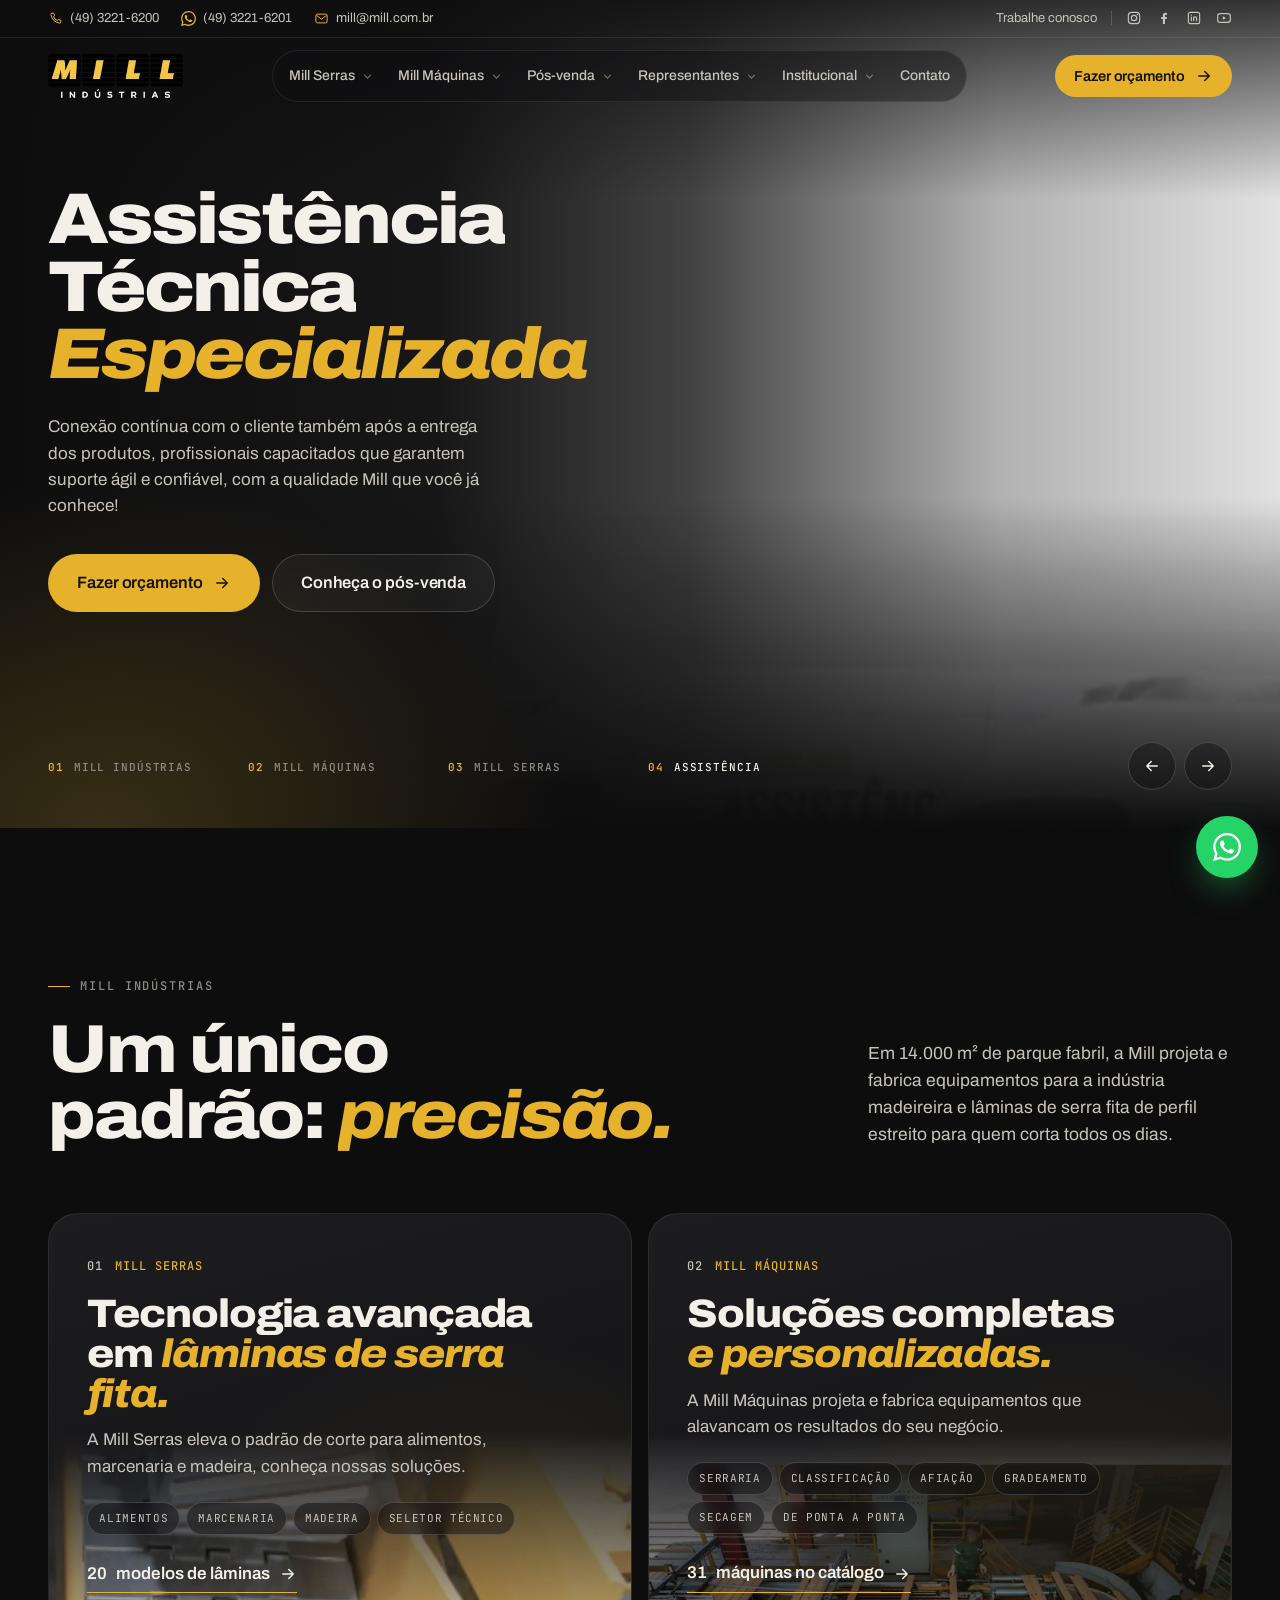
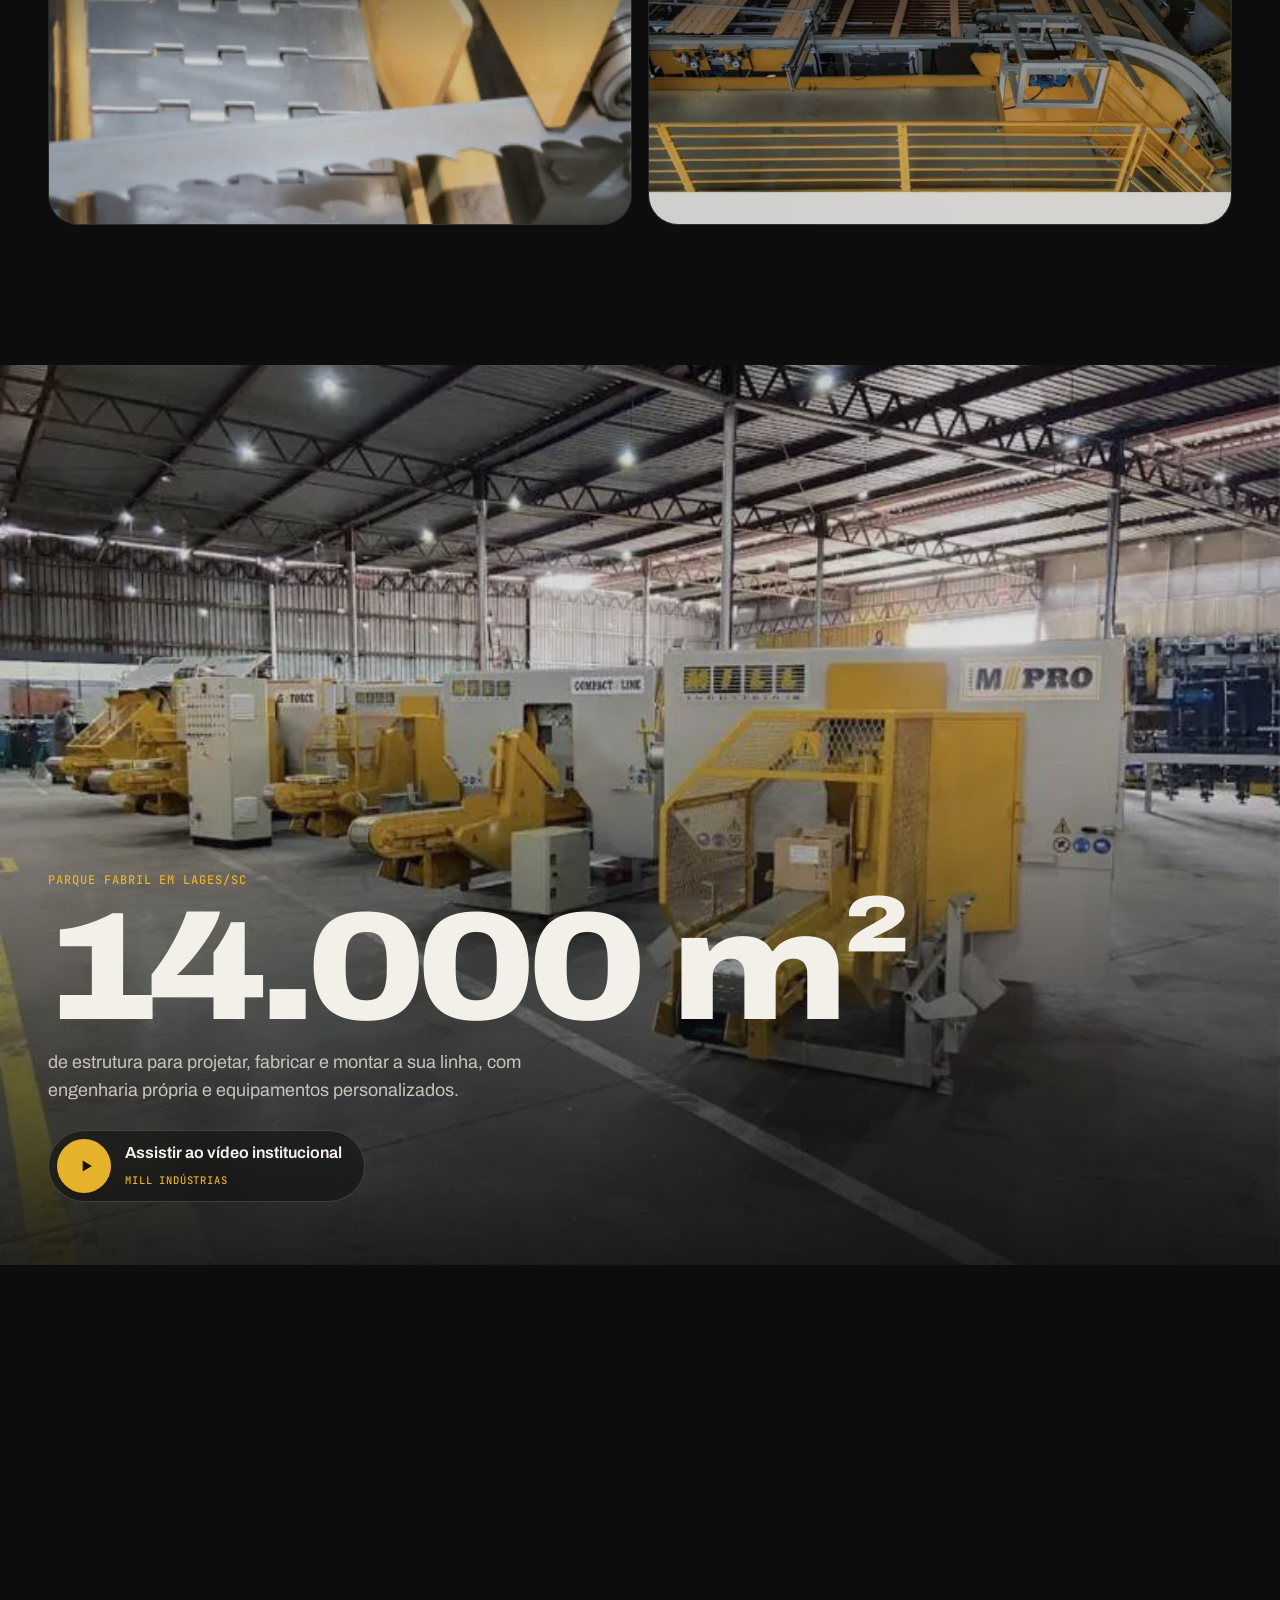
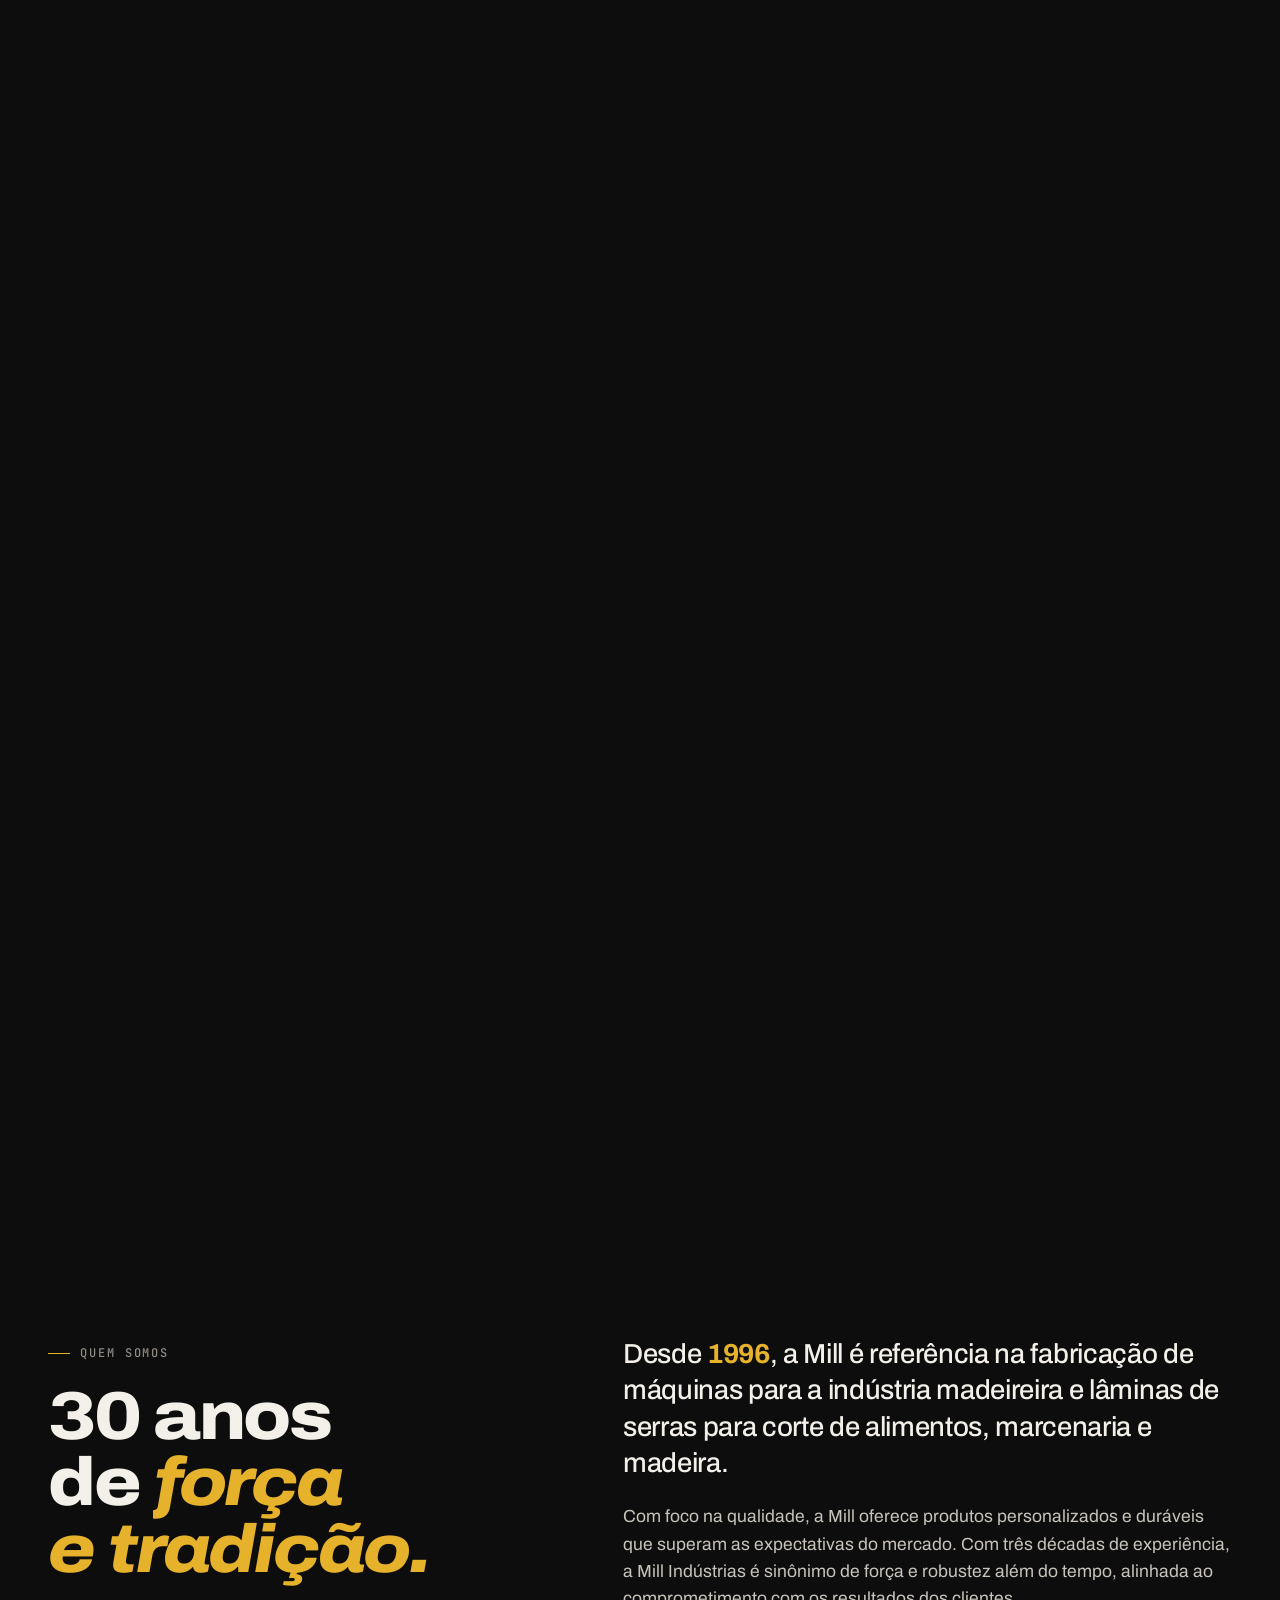
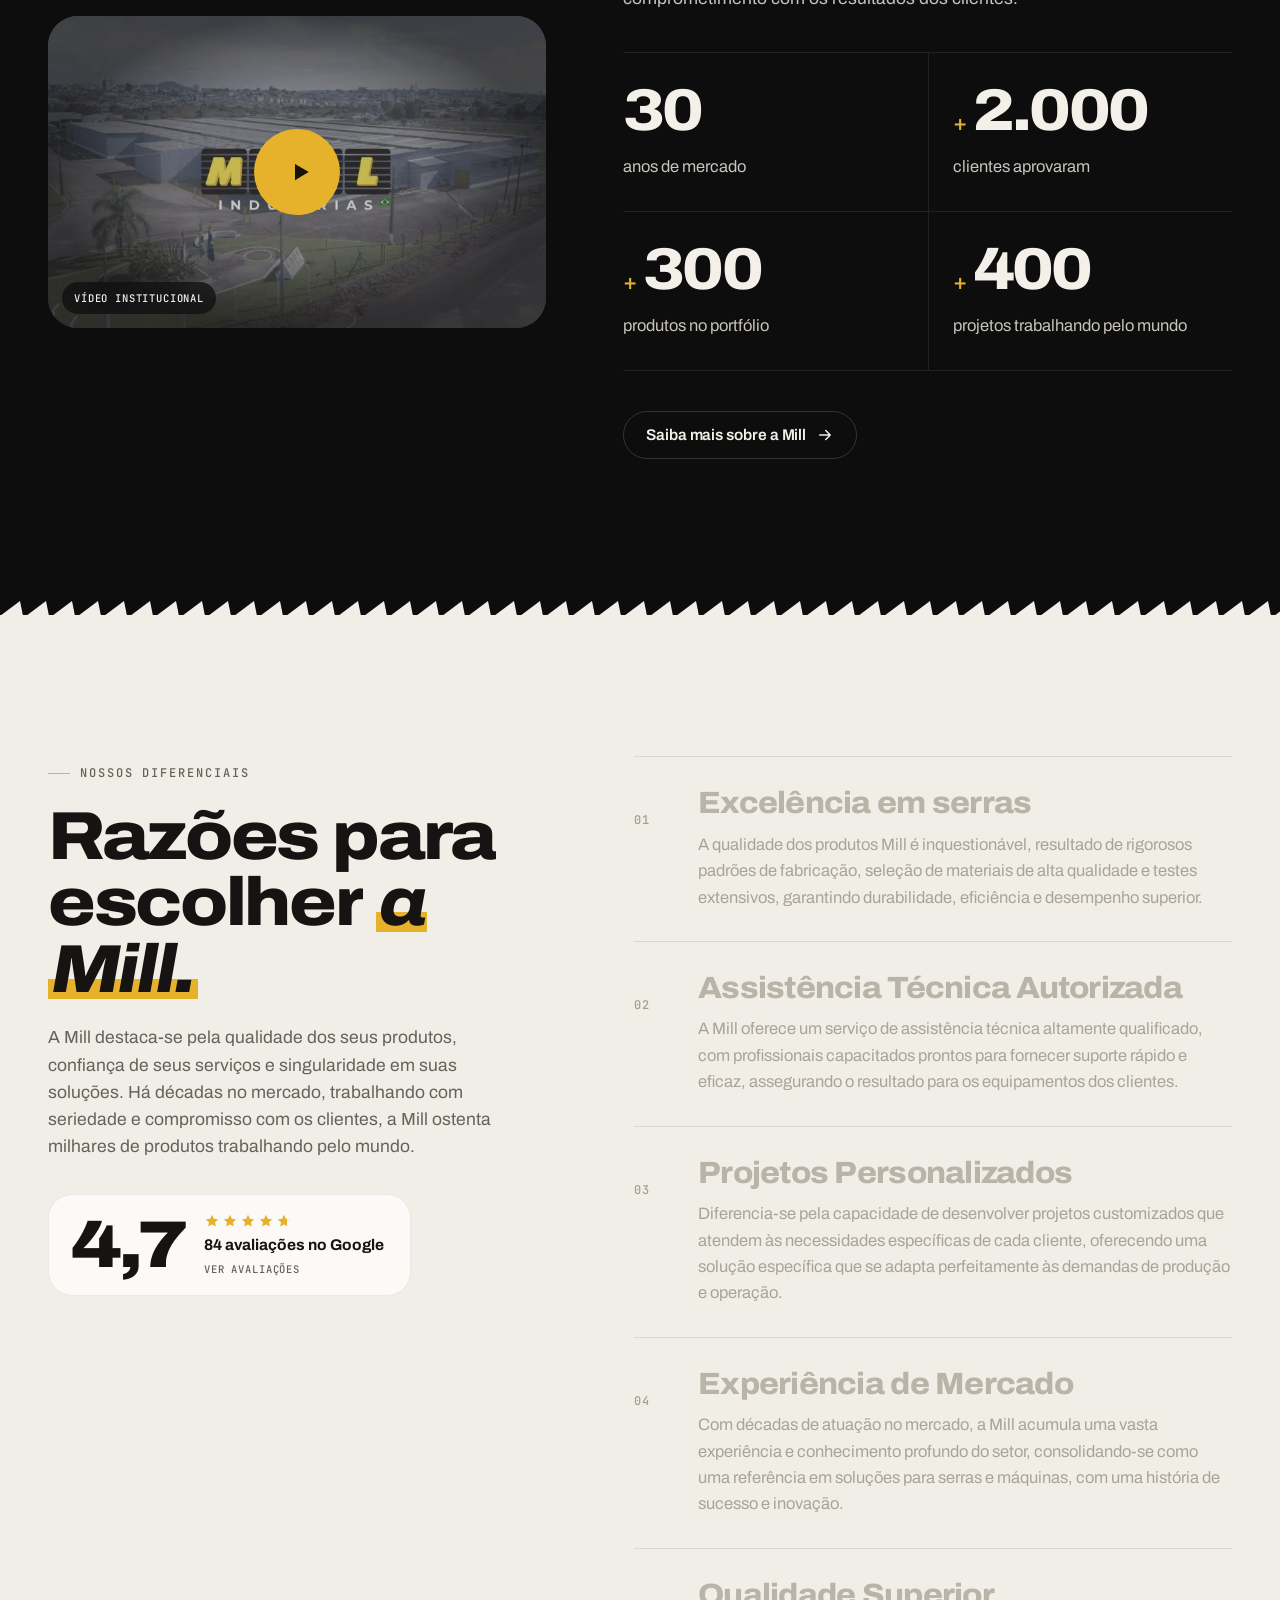
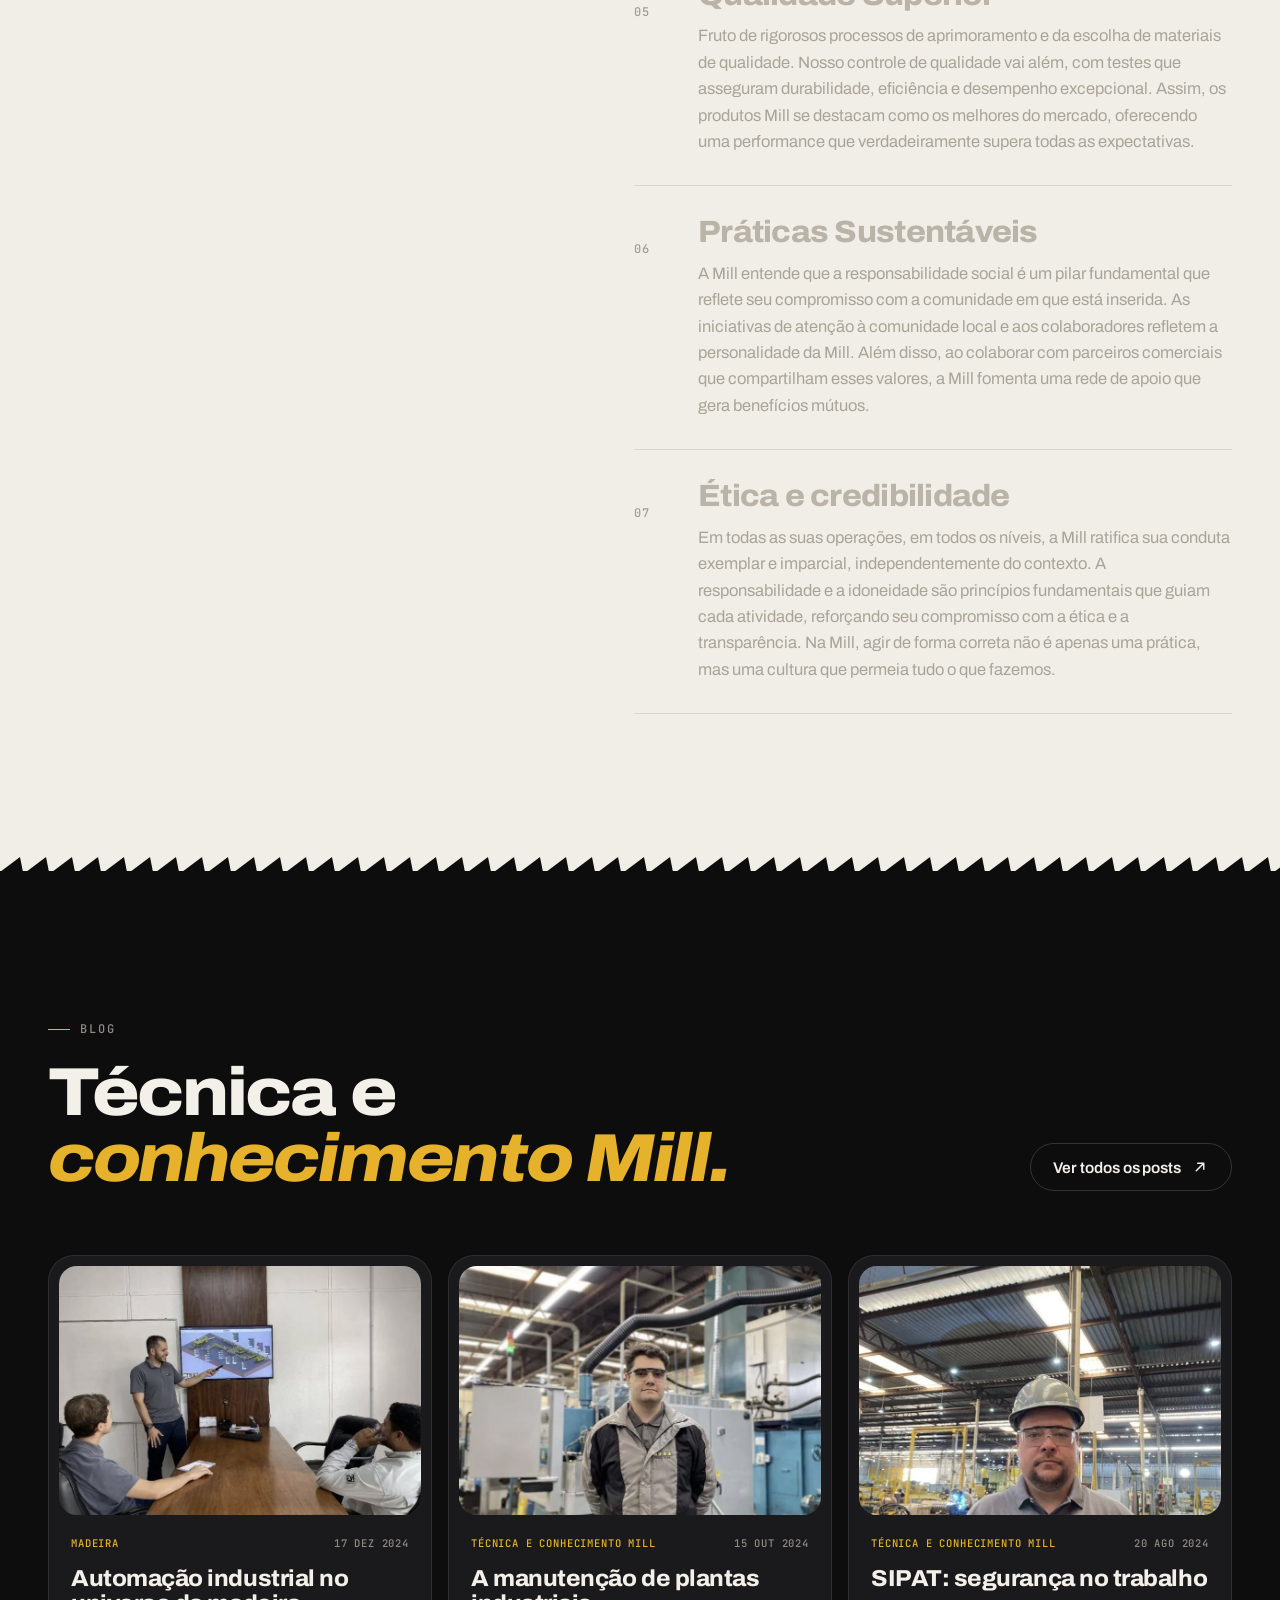
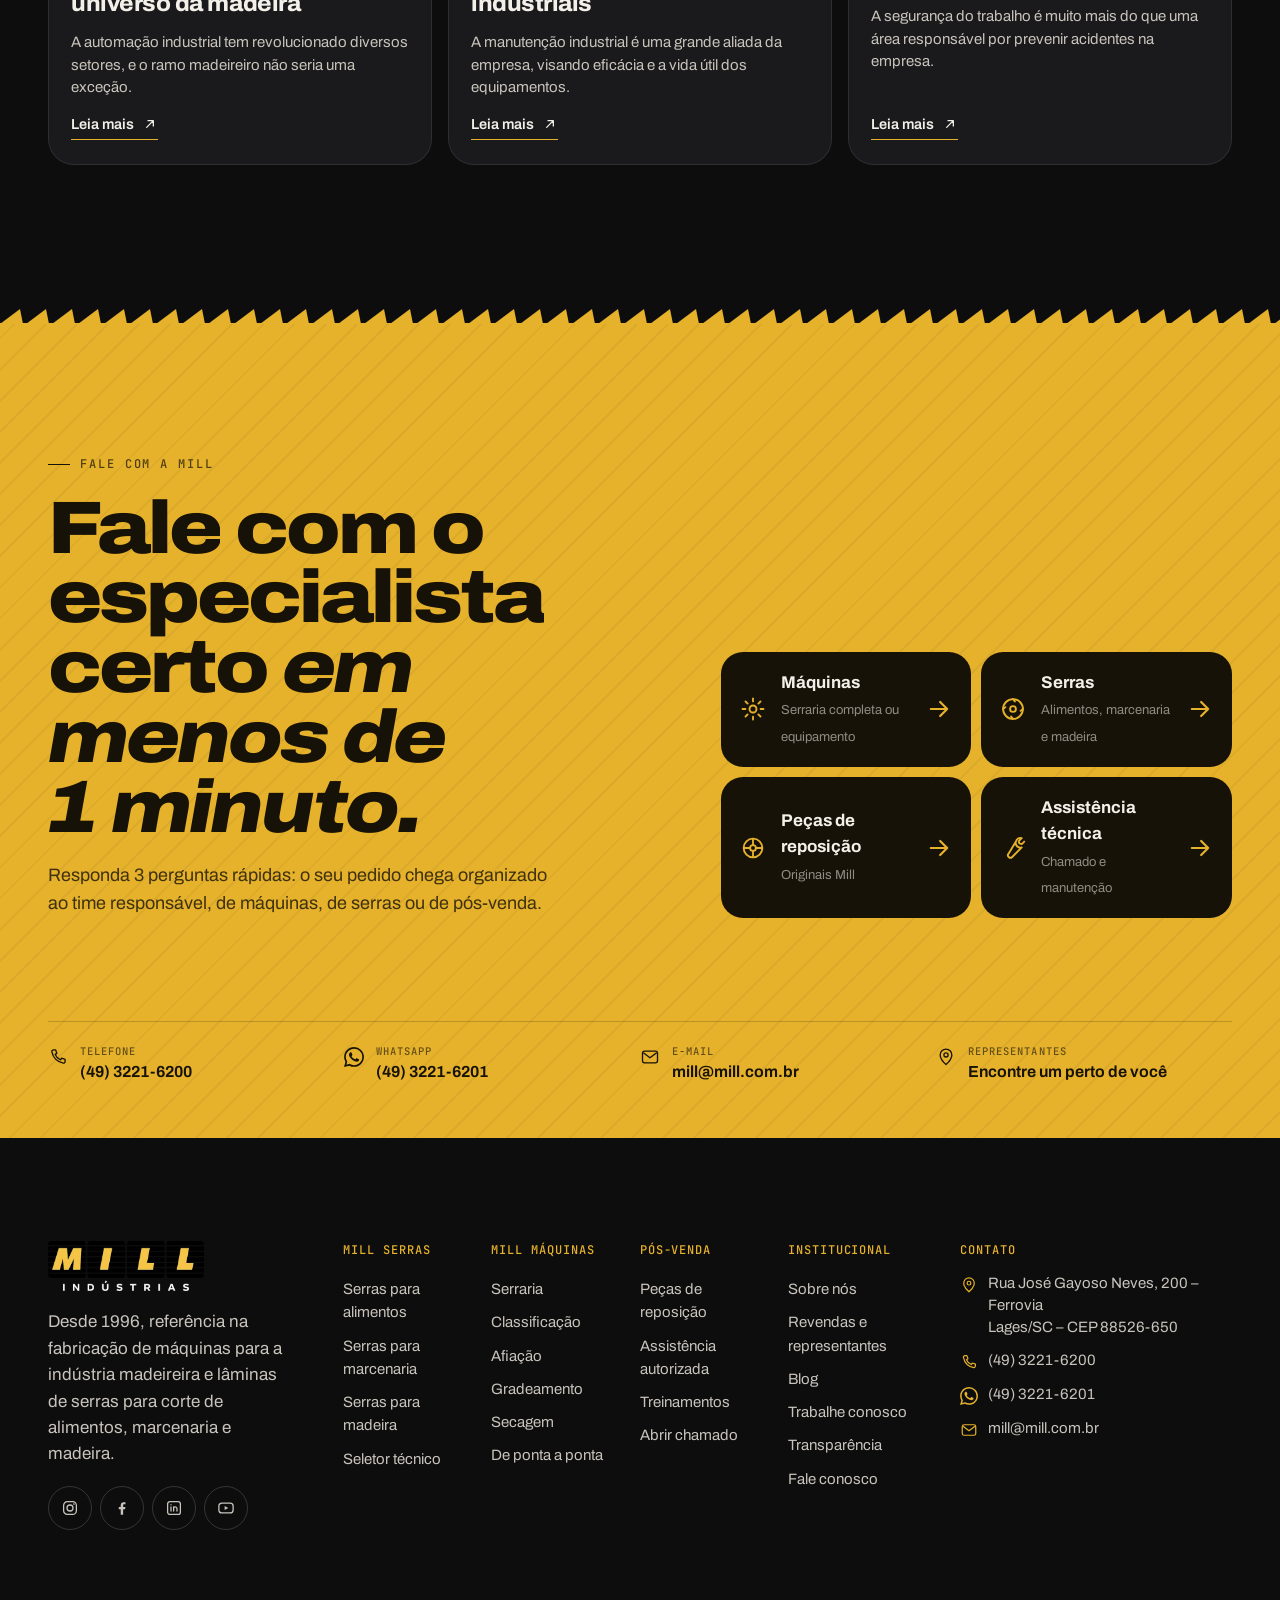
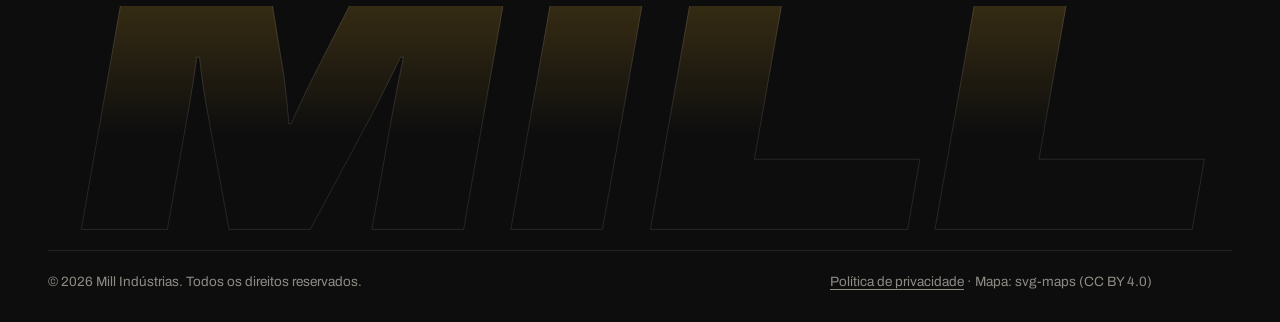
==== index.html @ fd24c1f3 "Site Mill Indústrias v3 Página única com Mill Serras, Mill Máquinas, pós-venda, representantes, inst" ====
<!doctype html>
<html lang="pt-BR">
<head>
<meta charset="utf-8">
<meta name="viewport" content="width=device-width, initial-scale=1, viewport-fit=cover">
<title>Mill Indústrias | Máquinas para serraria e lâminas de serra fita | Lages/SC</title>
<meta name="description" content="Máquinas para a indústria madeireira, de ponta a ponta, e lâminas de serra fita para alimentos, marcenaria e madeira. Assistência técnica autorizada, peças de reposição e treinamentos. Desde 1996 em Lages/SC.">
<link rel="canonical" href="https://mill.com.br/">
<meta name="theme-color" content="#0d0d0e">
<meta property="og:type" content="website">
<meta property="og:locale" content="pt_BR">
<meta property="og:site_name" content="Mill Indústrias">
<meta property="og:title" content="Mill Indústrias | Força e Tradição">
<meta property="og:description" content="Máquinas para serrarias e lâminas de serra fita para alimentos, marcenaria e madeira. Desde 1996 em Lages/SC.">
<meta property="og:image" content="https://mill.com.br/wp-content/uploads/2025/04/IMG_4962.webp">
<meta name="twitter:card" content="summary_large_image">
<link rel="icon" type="image/png" href="assets/favicon.png">
<!--
  Google Tag Manager: cole aqui o snippet do contêiner (GTM-XXXXXXX).
  O site já envia para window.dataLayer: page_view_virtual, generate_lead, lead_form_open,
  whatsapp_click, phone_click, email_click, product_view, finder_result, video_play, rep_state_select.
-->
<script>document.documentElement.classList.add('js');window.dataLayer = window.dataLayer || [];</script>
<script type="application/ld+json">
{
  "@context": "https://schema.org",
  "@graph": [
    {
      "@type": ["Organization", "LocalBusiness"],
      "@id": "https://mill.com.br/#org",
      "name": "Mill Indústrias",
      "url": "https://mill.com.br/",
      "logo": "https://mill.com.br/wp-content/uploads/2024/05/logomill.webp",
      "image": "https://mill.com.br/wp-content/uploads/2025/04/IMG_4962.webp",
      "foundingDate": "1996",
      "description": "Fabricante de máquinas para a indústria madeireira e de lâminas de serra fita para alimentos, marcenaria e madeira.",
      "telephone": "+55 49 3221-6200",
      "email": "mill@mill.com.br",
      "address": {"@type": "PostalAddress", "streetAddress": "Rua José Gayoso Neves, 200 – Ferrovia", "addressLocality": "Lages", "addressRegion": "SC", "postalCode": "88526-650", "addressCountry": "BR"},
      "contactPoint": [
        {"@type": "ContactPoint", "contactType": "sales", "telephone": "+55 49 3221-6201", "availableLanguage": ["Portuguese", "Spanish"]},
        {"@type": "ContactPoint", "contactType": "technical support", "telephone": "+55 49 99971-0668", "areaServed": "BR"}
      ],
      "sameAs": ["https://www.instagram.com/millindustrias/", "https://www.facebook.com/millindustrias", "https://www.linkedin.com/company/millindustrias", "https://www.youtube.com/@millindustrias2673"]
    },
    {"@type": "WebSite", "@id": "https://mill.com.br/#site", "url": "https://mill.com.br/", "name": "Mill Indústrias", "inLanguage": "pt-BR", "publisher": {"@id": "https://mill.com.br/#org"}}
  ]
}
</script>
<style>
/* =========================================================================
   MILL INDÚSTRIAS — estilos
   Paleta: grafite + amarelo Mill (#E6B22C) + papel quente
   Tipografia: Archivo (variável: peso e largura) + JetBrains Mono
   ========================================================================= */
@font-face { font-family: 'Archivo'; font-style: normal; font-weight: 100 900; font-stretch: 62% 125%; font-display: swap; src: url(fonts/archivo.woff2) format('woff2'); }
@font-face { font-family: 'Archivo'; font-style: italic; font-weight: 100 900; font-stretch: 62% 125%; font-display: swap; src: url(fonts/archivo-italic.woff2) format('woff2'); }
@font-face { font-family: 'JetBrains Mono'; font-style: normal; font-weight: 100 800; font-display: swap; src: url(fonts/jetbrains-mono.woff2) format('woff2'); }
:root {
  --ink: #0d0d0e; --ink-2: #141415; --ink-3: #1a1a1c; --ink-4: #232326;
  --line: rgba(255,255,255,.085); --line-2: rgba(255,255,255,.16);
  --fg: #f3f0e9; --fg-2: #c8c4bc; --muted: #8f8b84;
  --paper: #f1eee7; --paper-2: #e8e4db; --plate: #ebe7de; --card: #fbfaf7;
  --on-paper: #151413; --muted-on-paper: #66625b;
  --y: #e6b22c; --y-2: #f4c745; --y-3: #b98712; --y-ink: #171207;
  --ok: #3ecf72; --danger: #ef5b5b; --wa: #25d366;
  --r: 16px; --r-lg: 24px; --r-xl: 30px;
  --ff: 'Archivo', system-ui, -apple-system, 'Segoe UI', Roboto, Helvetica, Arial, sans-serif;
  --fm: 'JetBrains Mono', ui-monospace, SFMono-Regular, Menlo, Consolas, monospace;
  --ease: cubic-bezier(.2,.7,.1,1); --ease-out: cubic-bezier(.16,1,.3,1);
  --container: 1320px; --pad: clamp(20px, 4vw, 48px);
  --nav-h: 76px; --top-h: 38px;
}

/* ---------- base ---------- */
*, *::before, *::after { box-sizing: border-box; }
* { margin: 0; padding: 0; }
html { -webkit-text-size-adjust: 100%; scroll-behavior: smooth; scroll-padding-top: 96px; }
body { background: var(--ink); color: var(--fg); font-family: var(--ff); font-size: 17px; line-height: 1.55; -webkit-font-smoothing: antialiased; -moz-osx-font-smoothing: grayscale; text-rendering: optimizeLegibility; overflow-x: hidden; }
img, svg, video, canvas { display: block; max-width: 100%; }
img { height: auto; }
a { color: inherit; text-decoration: none; }
button { font: inherit; color: inherit; background: none; border: 0; cursor: pointer; }
input, select, textarea { font: inherit; color: inherit; }
ul, ol { list-style: none; }
fieldset { border: 0; min-width: 0; }
legend { padding: 0; }
::selection { background: var(--y); color: #000; }
:focus-visible { outline: 2px solid var(--y); outline-offset: 3px; border-radius: 8px; }
.ic { width: 18px; height: 18px; flex: none; }
.container { width: 100%; max-width: var(--container); margin-inline: auto; padding-inline: var(--pad); }
.mono { font-family: var(--fm); font-size: 12px; font-weight: 500; letter-spacing: .08em; text-transform: uppercase; }
.skip { position: absolute; left: -9999px; top: 12px; z-index: 300; background: var(--y); color: #000; padding: 10px 16px; border-radius: 10px; font-weight: 600; }
.skip:focus { left: 16px; }
.linklike { text-decoration: underline; text-underline-offset: 3px; color: inherit; font-size: inherit; }
[hidden] { display: none !important; }

.progress { position: fixed; inset: 0 0 auto 0; height: 2px; z-index: 120; pointer-events: none; }
.progress span { display: block; height: 100%; background: var(--y); transform-origin: left; transform: scaleX(var(--sp, 0)); }

/* ---------- tipografia ---------- */
.h2 { font-size: clamp(38px, 5.3vw, 78px); line-height: .98; letter-spacing: -.034em; font-weight: 820; font-stretch: 112%; text-wrap: balance; }
.h2 em, .hero__title em, .cta__t em, .dcard__t em { font-style: italic; }
.h2 em, .hero__title em { color: var(--y); }
.paper .h2 em { color: var(--on-paper); background: linear-gradient(transparent 64%, var(--y) 64%, var(--y) 90%, transparent 90%) no-repeat 0 0 / var(--mk, 0%) 100%; transition: background-size 1.1s var(--ease-out) .35s; padding-inline: .04em; -webkit-box-decoration-break: clone; box-decoration-break: clone; }
.paper .h2.is-in em, html:not(.js) .paper .h2 em { --mk: 100%; }
.eyebrow { display: inline-flex; align-items: center; gap: 10px; font-family: var(--fm); font-size: 12px; font-weight: 500; letter-spacing: .16em; text-transform: uppercase; color: var(--muted); margin-bottom: 20px; }
.eyebrow::before { content: ""; width: 22px; height: 1px; background: var(--y); }
.hero .eyebrow::before { display: none; }
.eyebrow__dot { width: 8px; height: 8px; border-radius: 50%; background: var(--y); box-shadow: 0 0 0 0 rgba(230,178,44,.6); animation: ping 2.4s infinite; }
.paper .eyebrow { color: var(--muted-on-paper); }
.eyebrow--dark { color: rgba(23,18,7,.72); }
.eyebrow--dark::before { background: var(--y-ink); }
@keyframes ping { 0% { box-shadow: 0 0 0 0 rgba(230,178,44,.55); } 70%, 100% { box-shadow: 0 0 0 12px rgba(230,178,44,0); } }

/* ---------- reveal ---------- */
.js [data-reveal] { opacity: 0; transform: translateY(28px); transition: opacity 1s var(--ease-out) var(--d, 0s), transform 1s var(--ease-out) var(--d, 0s); }
.js [data-reveal].is-in { opacity: 1; transform: none; }
.js .reveal-up { opacity: 0; transform: translateY(22px); transition: opacity 1s var(--ease-out) var(--d, 0s), transform 1s var(--ease-out) var(--d, 0s); }
.js .reveal-fade { opacity: 0; transition: opacity 1.6s var(--ease-out) var(--d, 0s); }
.is-loaded .reveal-up, .is-loaded .reveal-fade { opacity: 1; transform: none; }
.sw { display: inline-block; overflow: hidden; vertical-align: top; padding-bottom: .12em; margin-bottom: -.12em; }
.sw > span { display: inline-block; transform: translateY(108%); transition: transform 1.05s var(--ease-out); transition-delay: calc(var(--i, 0) * 38ms + var(--d, 0s)); }
.is-in .sw > span, .is-loaded .hero__title .sw > span { transform: none; }
em .sw { padding-right: .12em; margin-right: -.12em; }

/* ---------- botões ---------- */
.btn { --h: 48px; position: relative; display: inline-flex; align-items: center; justify-content: center; gap: 10px; height: var(--h); padding: 0 22px; border-radius: 999px; border: 1px solid transparent; font: 600 15.5px/1 var(--ff); letter-spacing: -.005em; white-space: nowrap; cursor: pointer; transition: background .3s, color .3s, border-color .3s, box-shadow .4s, transform .35s var(--ease-out); }
.btn .ic { transition: transform .35s var(--ease-out); }
.btn:hover .ic { transform: translateX(3px); }
.btn--sm { --h: 42px; padding: 0 18px; font-size: 14.5px; }
.btn--lg { --h: 58px; padding: 0 28px; font-size: 16.5px; }
.btn--primary { background: var(--y); color: var(--y-ink); }
.btn--primary:hover { background: var(--y-2); box-shadow: 0 14px 44px -12px rgba(230,178,44,.65); }
.btn--ghost { background: rgba(255,255,255,.035); border-color: var(--line-2); color: var(--fg); backdrop-filter: blur(8px); }
.btn--ghost:hover { background: rgba(255,255,255,.08); border-color: rgba(255,255,255,.3); }
.btn--line { border-color: var(--line-2); color: var(--fg); }
.btn--line:hover { border-color: var(--y); color: var(--y); }
.btn--dark { background: var(--ink); color: var(--fg); }
.btn--dark:hover { background: #000; }
.btn--wa { background: var(--wa); color: #05210f; }
.btn--wa:hover { filter: brightness(1.06); box-shadow: 0 14px 40px -12px rgba(37,211,102,.6); }
.paper .btn--ghost { background: transparent; color: var(--on-paper); border-color: rgba(0,0,0,.16); }
.paper .btn--ghost:hover { border-color: var(--on-paper); }
.magnetic { will-change: transform; }

/* ---------- chips ---------- */
.chips { display: flex; flex-wrap: wrap; gap: 6px; }
.chips li { font-family: var(--fm); font-size: 11px; letter-spacing: .06em; text-transform: uppercase; padding: 6px 10px; border: 1px solid var(--line-2); border-radius: 999px; color: var(--fg-2); }

/* =========================================================== NAV */
.nav { position: fixed; inset: 0 0 auto 0; z-index: 60; transition: transform .55s var(--ease-out), background .35s, border-color .35s; border-bottom: 1px solid transparent; }
.topbar { height: var(--top-h); border-bottom: 1px solid var(--line); font-size: 13px; color: var(--fg-2); }
.topbar__in { height: 100%; display: flex; align-items: center; justify-content: space-between; gap: 16px; }
.topbar__links { display: flex; align-items: center; gap: 22px; }
.topbar__links a { display: inline-flex; align-items: center; gap: 7px; transition: color .2s; }
.topbar__links a:hover { color: var(--fg); }
.topbar__links .ic { width: 15px; height: 15px; color: var(--y); }
.nav__bar { height: var(--nav-h); display: flex; align-items: center; justify-content: space-between; gap: 24px; }
.nav__logo img { height: 42px; width: auto; }
/* sem backdrop-filter aqui: ele prenderia o mega menu (position: absolute) dentro da pílula */
.nav__links { display: flex; align-items: center; gap: 2px; padding: 5px; border-radius: 999px; background: rgba(16,16,18,.42); border: 1px solid var(--line); }
.nav__cta { display: flex; align-items: center; gap: 10px; }
.nav.is-scrolled { background: rgba(13,13,14,.78); backdrop-filter: blur(16px) saturate(140%); -webkit-backdrop-filter: blur(16px) saturate(140%); border-bottom-color: var(--line); transform: translateY(calc(var(--top-h) * -1)); }
.nav.is-scrolled .nav__links { background: transparent; border-color: transparent; }
.nav.is-hidden { transform: translateY(-100%); }
.burger { display: none; width: 46px; height: 46px; border-radius: 50%; border: 1px solid var(--line-2); flex-direction: column; align-items: center; justify-content: center; gap: 6px; }
.burger span { width: 18px; height: 1.6px; background: var(--fg); border-radius: 2px; transition: transform .4s var(--ease-out); }
.burger[aria-expanded="true"] span:first-child { transform: translateY(3.8px) rotate(45deg); }
.burger[aria-expanded="true"] span:last-child { transform: translateY(-3.8px) rotate(-45deg); }

.mnav { position: fixed; inset: 0; z-index: 55; background: var(--ink); padding: calc(var(--nav-h) + var(--top-h) + 20px) var(--pad) calc(28px + env(safe-area-inset-bottom)); display: flex; flex-direction: column; justify-content: space-between; clip-path: circle(0% at calc(100% - 44px) 56px); transition: clip-path .7s var(--ease-out); visibility: hidden; }
.mnav.is-open { clip-path: circle(150% at calc(100% - 44px) 56px); visibility: visible; }
.mnav__links a { display: flex; align-items: baseline; gap: 16px; padding: 12px 0; font-size: clamp(30px, 8vw, 44px); font-weight: 800; font-stretch: 110%; letter-spacing: -.03em; border-bottom: 1px solid var(--line); }
.mnav__links span { font-family: var(--fm); font-size: 12px; color: var(--y); font-weight: 500; letter-spacing: .08em; }
.mnav__foot { display: grid; gap: 10px; }

/* =========================================================== SEÇÕES */
.section { position: relative; padding-block: clamp(92px, 11vw, 168px); }
.paper { background: var(--paper); color: var(--on-paper); }
.sec-head { margin-bottom: clamp(40px, 5vw, 76px); }
.sec-head--split { display: grid; grid-template-columns: 1.35fr .65fr; gap: 28px 64px; align-items: end; }
.sec-head__p { color: var(--fg-2); font-size: 17.5px; max-width: 440px; justify-self: end; }
.paper .sec-head__p { color: var(--muted-on-paper); }

/* serrilhado entre seções (dente de serra fita) */
.teeth { position: relative; z-index: 3; height: 18px; margin-block: -1px; background-repeat: repeat-x; background-size: 26px 18px; background-position: calc(var(--sx, 0) * 1px) 100%; }
.teeth--paper { background-color: var(--ink); background-image: url("data:image/svg+xml,%3Csvg xmlns='http://www.w3.org/2000/svg' width='26' height='18'%3E%3Cpath d='M0 18 20 3 23 18Z' fill='%23f1eee7'/%3E%3Crect y='17' width='26' height='1' fill='%23f1eee7'/%3E%3C/svg%3E"); }
.teeth--ink { background-color: var(--paper); background-image: url("data:image/svg+xml,%3Csvg xmlns='http://www.w3.org/2000/svg' width='26' height='18'%3E%3Cpath d='M0 18 20 3 23 18Z' fill='%230d0d0e'/%3E%3Crect y='17' width='26' height='1' fill='%230d0d0e'/%3E%3C/svg%3E"); }
.teeth--ink2 { background-color: var(--paper); background-image: url("data:image/svg+xml,%3Csvg xmlns='http://www.w3.org/2000/svg' width='26' height='18'%3E%3Cpath d='M0 18 20 3 23 18Z' fill='%23141415'/%3E%3Crect y='17' width='26' height='1' fill='%23141415'/%3E%3C/svg%3E"); }

/* =========================================================== DIVISÕES */
.dcards { display: flex; gap: 16px; min-height: clamp(540px, 68vh, 660px); }
.dcard { position: relative; flex: 1 1 0; display: flex; flex-direction: column; padding: clamp(28px, 3vw, 46px); border-radius: var(--r-xl); background: linear-gradient(165deg, #1d1d20 0%, #121213 70%); border: 1px solid var(--line); overflow: hidden; isolation: isolate; transition: flex-grow .9s var(--ease-out), border-color .5s; }
.dcard:hover { border-color: rgba(230,178,44,.38); }
@media (hover: hover) and (min-width: 901px) { .dcard:hover { flex-grow: 1.45; } }
.dcard__glow { position: absolute; inset: 0; z-index: -1; background: radial-gradient(640px circle at var(--mx, 75%) var(--my, 85%), rgba(230,178,44,.17), transparent 62%); transition: opacity .5s; }
.dcard__body { position: relative; z-index: 2; max-width: 450px; }
.dcard__k { color: var(--y); }
.dcard__t { font-size: clamp(30px, 3.1vw, 46px); line-height: 1; letter-spacing: -.028em; font-weight: 820; font-stretch: 110%; margin: 16px 0 14px; }
.dcard__p { color: var(--fg-2); margin-bottom: 22px; max-width: 400px; }
.dcard__link { display: inline-flex; align-items: center; gap: 9px; margin-top: 26px; padding-bottom: 5px; border-bottom: 1px solid var(--y); font-weight: 600; }
.dcard:hover .dcard__link .ic { transform: translateX(4px); }
.dcard__link .ic { transition: transform .35s var(--ease-out); }
.dcard__img { position: absolute; z-index: 1; right: -5%; bottom: -3%; width: 80%; max-width: 760px; filter: drop-shadow(0 34px 44px rgba(0,0,0,.55)); transition: transform 1.1s var(--ease-out); pointer-events: none; }
.dcard__img--blade { width: min(52%, 400px); right: 4%; bottom: 4%; border-radius: 12px; }
.dcard:hover .dcard__img { transform: translate(-2%, -2%) scale(1.04); }

/* =========================================================== ZOOM REVEAL */
.rz { position: relative; height: 270vh; background: var(--ink); }
.rz__sticky { position: sticky; top: 0; height: 100vh; height: 100svh; overflow: hidden; display: grid; place-items: center; }
.rz__media { position: absolute; inset: 0; clip-path: inset(var(--ct, 42%) var(--cl, 40%) var(--ct, 42%) var(--cl, 40%) round var(--cr, 200px)); will-change: clip-path; background: #222; }
.rz__media img { width: 100%; height: 100%; object-fit: cover; transform: scale(var(--sc, 1.3)); will-change: transform; }
.rz__shade { position: absolute; inset: 0; background: linear-gradient(180deg, rgba(13,13,14,.2), rgba(13,13,14,.1) 40%, rgba(13,13,14,.88)); opacity: var(--sh, 0); }
.rz__words { position: relative; z-index: 2; display: flex; align-items: center; gap: var(--gap, 22vw); font-size: clamp(34px, 5.4vw, 92px); font-weight: 860; font-stretch: 116%; letter-spacing: -.045em; line-height: 1; white-space: nowrap; pointer-events: none; opacity: var(--wo, 1); }
.rz__w--l { transform: translateX(calc(var(--wx, 0px) * -1)); }
.rz__w--r { transform: translateX(var(--wx, 0px)); color: var(--y); font-style: italic; }
.rz__cap { position: absolute; z-index: 3; left: 0; right: 0; bottom: clamp(36px, 7vh, 84px); max-width: var(--container); margin-inline: auto; padding-inline: var(--pad); opacity: var(--co, 0); transform: translateY(calc((1 - var(--co, 0)) * 40px)); }
.rz__cap .mono { color: var(--y); }
.rz__big { font-size: clamp(72px, 12vw, 190px); font-weight: 860; font-stretch: 120%; letter-spacing: -.05em; line-height: .88; margin: 10px 0 14px; }
.rz__txt { max-width: 520px; font-size: clamp(17px, 1.4vw, 21px); color: var(--fg-2); }

/* =========================================================== STATS */
.stats { padding-block: clamp(72px, 9vw, 128px); }
.stats__grid { display: grid; grid-template-columns: repeat(3, minmax(0, 1fr)); border-top: 1px solid var(--line); }
.stats__grid li { padding: 38px 28px 42px; border-bottom: 1px solid var(--line); }
.stats__grid li:nth-child(3n+1) { padding-left: 0; }
.stats__grid li:not(:nth-child(3n+1)) { border-left: 1px solid var(--line); }
.stats__n { display: flex; align-items: baseline; gap: 6px; font-size: clamp(50px, 5.6vw, 92px); font-weight: 820; font-stretch: 112%; letter-spacing: -.045em; line-height: .95; font-variant-numeric: tabular-nums; }
.stats__n small { font-size: .36em; color: var(--y); font-weight: 600; letter-spacing: 0; }
.stats__l { display: block; margin-top: 16px; color: var(--fg-2); font-size: 16.5px; line-height: 1.45; }
.stats__l .mono { color: var(--muted); font-size: 11px; }

/* =========================================================== CATÁLOGO */
.cat-ui { display: flex; align-items: center; justify-content: space-between; flex-wrap: wrap; gap: 14px; }
.seg { display: inline-flex; gap: 2px; padding: 5px; border-radius: 999px; background: var(--paper-2); border: 1px solid rgba(0,0,0,.05); }
.seg button { height: 46px; padding: 0 22px; border-radius: 999px; font-weight: 600; font-size: 15.5px; color: #57534b; transition: background .35s, color .35s; }
.seg button:hover { color: var(--on-paper); }
.seg button[aria-selected="true"] { background: var(--ink); color: var(--fg); }
.seg sup { font-family: var(--fm); font-size: 10.5px; opacity: .6; margin-left: 3px; }
.search { display: flex; align-items: center; gap: 10px; height: 54px; padding: 0 18px; min-width: min(400px, 100%); border-radius: 999px; background: var(--card); border: 1px solid rgba(0,0,0,.08); transition: border-color .25s, box-shadow .25s; }
.search .ic { color: #8a857b; }
.search input { flex: 1; border: 0; outline: 0; background: transparent; font-size: 15.5px; min-width: 0; }
.search:focus-within { border-color: var(--on-paper); box-shadow: 0 0 0 4px rgba(230,178,44,.28); }
.cat-filters { display: flex; flex-wrap: wrap; gap: 8px; margin: 20px 0 6px; }
.fchip { height: 40px; padding: 0 16px; border-radius: 999px; border: 1px solid rgba(0,0,0,.13); font-size: 14.5px; font-weight: 500; color: #3d3a34; transition: all .25s; }
.fchip:hover { border-color: var(--on-paper); }
.fchip[aria-pressed="true"] { background: var(--y); border-color: var(--y); color: var(--y-ink); font-weight: 600; }
.fchip span { font-family: var(--fm); font-size: 11px; opacity: .55; margin-left: 6px; }
.cat-count { color: var(--muted-on-paper); margin: 14px 0 22px; font-size: 11.5px; }
.cat-grid { display: grid; grid-template-columns: repeat(auto-fill, minmax(272px, 1fr)); gap: 16px; }
.pcard { position: relative; display: flex; flex-direction: column; padding: 10px; border-radius: 24px; background: var(--card); border: 1px solid rgba(0,0,0,.06); cursor: pointer; transition: transform .55s var(--ease-out), box-shadow .55s var(--ease-out), border-color .3s; animation: cardIn .7s var(--ease-out) both; animation-delay: calc(var(--i, 0) * 32ms); }
@keyframes cardIn { from { opacity: 0; transform: translateY(18px) scale(.985); } to { opacity: 1; transform: none; } }
.pcard:hover { transform: translateY(-5px); box-shadow: 0 30px 60px -30px rgba(30,22,4,.38); border-color: rgba(0,0,0,.1); }
.pcard__plate { position: relative; aspect-ratio: 4 / 3; border-radius: 16px; background: var(--plate); overflow: hidden; display: grid; place-items: center; }
.pcard__plate img { width: 90%; height: 88%; object-fit: contain; mix-blend-mode: multiply; transition: transform .9s var(--ease-out); }
.pcard__plate--t img { mix-blend-mode: normal; filter: drop-shadow(0 16px 18px rgba(0,0,0,.18)); }
.pcard__plate--p img { width: 100%; height: 100%; object-fit: cover; mix-blend-mode: normal; }
.pcard:hover .pcard__plate img { transform: scale(1.05); }
.pcard__tag { position: absolute; top: 10px; left: 10px; font-family: var(--fm); font-size: 10.5px; letter-spacing: .08em; text-transform: uppercase; padding: 5px 9px; border-radius: 999px; background: rgba(251,250,247,.86); backdrop-filter: blur(6px); color: #48443d; }
.pcard__star { position: absolute; top: 10px; right: 10px; font-family: var(--fm); font-size: 10px; letter-spacing: .08em; text-transform: uppercase; padding: 5px 9px; border-radius: 999px; background: var(--ink); color: var(--y); }
.pcard__body { display: flex; flex-direction: column; gap: 10px; flex: 1; padding: 16px 10px 6px; }
.pcard__name { font-size: 19px; font-weight: 720; font-stretch: 104%; letter-spacing: -.015em; line-height: 1.15; }
.pcard__size { font-family: var(--fm); font-size: 12.5px; color: #6c675e; margin-top: -4px; }
.pcard__lines { display: flex; flex-wrap: wrap; gap: 5px; }
.pcard__lines span { font-family: var(--fm); font-size: 10.5px; padding: 4px 7px; border-radius: 6px; background: #efebe3; color: #4a463e; }
.pcard__desc { font-size: 14.5px; color: #5e5a53; line-height: 1.45; display: -webkit-box; -webkit-line-clamp: 3; -webkit-box-orient: vertical; overflow: hidden; }
.pcard__key { display: grid; grid-template-columns: 1fr 1fr; gap: 8px; margin-top: auto; padding-top: 12px; border-top: 1px dashed rgba(0,0,0,.13); }
.pcard__key dt { font-family: var(--fm); font-size: 9.5px; letter-spacing: .07em; text-transform: uppercase; color: #8b867c; }
.pcard__key dd { font-weight: 650; font-size: 14px; }
.pcard__actions { display: flex; gap: 8px; padding: 10px 4px 4px; }
.pcard__btn { flex: 1; height: 42px; border-radius: 999px; font-weight: 600; font-size: 14px; display: inline-flex; align-items: center; justify-content: center; gap: 6px; transition: background .25s, color .25s, border-color .25s; }
.pcard__btn--more { border: 1px solid rgba(0,0,0,.14); }
.pcard__btn--more:hover { border-color: var(--on-paper); }
.pcard__btn--quote { background: var(--ink); color: var(--fg); }
.pcard__btn--quote:hover { background: var(--y); color: var(--y-ink); }
.cat-empty { text-align: center; padding: 56px 20px; border: 1px dashed rgba(0,0,0,.15); border-radius: var(--r-xl); display: grid; justify-items: center; gap: 18px; color: var(--muted-on-paper); }

/* =========================================================== LINHA (steps) */
.line__grid { display: grid; grid-template-columns: .95fr 1.05fr; gap: clamp(40px, 6vw, 104px); }
.line__sticky { position: sticky; top: calc(var(--nav-h) + 28px); align-self: start; }
.line .h2 { font-size: clamp(34px, 4.1vw, 62px); }
.line__p { color: var(--fg-2); font-size: 17.5px; max-width: 520px; margin-top: 20px; }
.line__fig { position: relative; margin: 26px 0 24px; padding: 14px; border-radius: var(--r-lg); background: var(--plate); }
.line__fig img { width: 100%; max-height: 30vh; object-fit: contain; mix-blend-mode: multiply; }
.line__fig figcaption { position: absolute; left: 14px; bottom: 14px; padding: 7px 12px; border-radius: 999px; background: var(--ink); color: var(--fg); font-size: 11px; }
.line__fig figcaption span:first-child { color: var(--y); }
.steps { position: relative; padding-left: 64px; }
.steps__track { position: absolute; left: 19px; top: 10px; bottom: 30px; width: 2px; background: var(--line-2); border-radius: 2px; }
.steps__fill { position: absolute; inset: 0; border-radius: 2px; background: linear-gradient(var(--y), var(--y-2)); transform-origin: top; transform: scaleY(var(--lp, 0)); box-shadow: 0 0 18px rgba(230,178,44,.5); }
.step { position: relative; padding: 2px 0 64px; }
.step:last-child { padding-bottom: 0; }
.step__n { position: absolute; left: -64px; top: 0; width: 40px; height: 40px; border-radius: 50%; display: grid; place-items: center; font-family: var(--fm); font-size: 12px; background: var(--ink-3); border: 1px solid var(--line-2); color: var(--muted); transition: all .45s var(--ease-out); }
.step.is-on .step__n { background: var(--y); border-color: var(--y); color: var(--y-ink); box-shadow: 0 0 0 7px rgba(230,178,44,.14); }
.step__t { font-size: clamp(24px, 2.3vw, 32px); font-weight: 760; font-stretch: 106%; letter-spacing: -.022em; line-height: 1.08; color: var(--muted); transition: color .5s; }
.step.is-on .step__t { color: var(--fg); }
.step__p { color: var(--muted); margin: 10px 0 18px; max-width: 540px; transition: color .5s; }
.step.is-on .step__p { color: var(--fg-2); }
.step__m { display: flex; flex-wrap: wrap; gap: 8px; }
.mchip { display: inline-flex; align-items: center; gap: 8px; height: 38px; padding: 0 14px 0 6px; border-radius: 999px; border: 1px solid var(--line-2); background: rgba(255,255,255,.02); font-size: 14px; color: var(--fg-2); transition: border-color .25s, color .25s, background .25s; }
.mchip img { width: 28px; height: 28px; border-radius: 50%; object-fit: contain; background: var(--plate); padding: 2px; }
.mchip:hover { border-color: var(--y); color: var(--fg); background: rgba(230,178,44,.07); }

/* =========================================================== SELETOR */
.finder__box { display: grid; grid-template-columns: 1fr 1fr; border-radius: var(--r-xl); overflow: hidden; background: var(--card); border: 1px solid rgba(0,0,0,.07); box-shadow: 0 50px 90px -60px rgba(30,22,4,.45); }
.finder__q { padding: clamp(24px, 3.2vw, 48px); }
.finder__n { color: #8b867c; margin-bottom: 14px; }
.finder__opts { display: flex; flex-wrap: wrap; gap: 8px; margin-bottom: 30px; }
.finder__opts:last-child { margin-bottom: 0; }
.fopt { min-height: 46px; padding: 10px 16px; border-radius: 14px; border: 1px solid rgba(0,0,0,.13); font-size: 15px; text-align: left; line-height: 1.3; transition: background .25s, color .25s, border-color .25s, transform .25s; }
.fopt:hover { border-color: var(--on-paper); }
.fopt[aria-checked="true"] { background: var(--ink); color: var(--fg); border-color: var(--ink); }
.fopt--big { font-weight: 650; font-size: 16px; padding: 12px 18px; }
.finder__res { position: relative; display: flex; flex-direction: column; gap: 14px; min-height: 460px; padding: clamp(24px, 3.2vw, 48px); background: var(--ink); color: var(--fg); overflow: hidden; isolation: isolate; }
.finder__res::before { content: ""; position: absolute; inset: auto -20% -40% auto; width: 420px; height: 420px; background: radial-gradient(closest-side, rgba(230,178,44,.22), transparent); z-index: -1; }
.fres__k { color: var(--y); }
.fres__name { font-size: clamp(28px, 2.8vw, 40px); font-weight: 820; font-stretch: 108%; letter-spacing: -.03em; line-height: 1; }
.fres__size { font-family: var(--fm); font-size: 14px; color: var(--fg-2); }
.fres__img { width: 100%; height: 170px; object-fit: cover; border-radius: 16px; background: var(--ink-3); }
.fres__why { color: var(--fg-2); font-size: 15.5px; }
.fres__teeth { display: grid; gap: 8px; }
.fres__teeth li { display: grid; grid-template-columns: auto 1fr; gap: 12px; align-items: baseline; font-size: 14.5px; color: var(--fg-2); }
.fres__teeth b { font-family: var(--fm); font-size: 11.5px; font-weight: 600; color: var(--y-ink); background: var(--y); padding: 3px 7px; border-radius: 6px; white-space: nowrap; }
.fres__actions { display: flex; flex-wrap: wrap; gap: 10px; margin-top: auto; padding-top: 6px; }
.fres__alt { font-size: 13.5px; color: var(--muted); }
.fres__alt button { color: var(--fg); text-decoration: underline; text-underline-offset: 3px; }
.finder__res .btn--ghost { color: var(--fg); border-color: var(--line-2); background: rgba(255,255,255,.04); }
.finder__res .btn--ghost:hover { border-color: rgba(255,255,255,.35); background: rgba(255,255,255,.08); }
.fres__empty { margin: auto; text-align: center; color: var(--muted); display: grid; justify-items: center; gap: 14px; max-width: 300px; }
.fres__empty svg { width: 120px; height: 46px; color: var(--y); }
.saw-anim path { stroke-dasharray: 6 4; animation: dash 1s linear infinite; }
@keyframes dash { to { stroke-dashoffset: -20; } }
.tech { margin-top: clamp(56px, 7vw, 104px); }
.tech__head { display: flex; justify-content: space-between; align-items: end; gap: 24px; flex-wrap: wrap; padding-bottom: 22px; border-bottom: 1px solid rgba(0,0,0,.12); }
.tech__head .mono { color: var(--muted-on-paper); }
.tech__claim { font-size: clamp(24px, 2.4vw, 34px); font-weight: 760; letter-spacing: -.02em; line-height: 1.1; max-width: 640px; }
.tech__claim b { background: linear-gradient(transparent 62%, var(--y) 62%, var(--y) 92%, transparent 92%); padding-inline: .05em; }
.tech__list { display: grid; grid-template-columns: repeat(5, 1fr); }
.tech__list li { padding: 24px 22px 6px 0; }
.tech__list li + li { padding-left: 22px; border-left: 1px solid rgba(0,0,0,.1); }
.tech__list svg { width: 64px; height: 30px; color: var(--on-paper); margin-bottom: 18px; }
.tech__list b { display: block; font-size: 17px; font-weight: 700; letter-spacing: -.01em; margin-bottom: 6px; }
.tech__list p { font-size: 14.5px; color: var(--muted-on-paper); line-height: 1.45; }

/* =========================================================== PÓS-VENDA */
.after { background: var(--ink); }
.bento { display: grid; grid-template-columns: repeat(12, 1fr); gap: 16px; }
.tile { position: relative; display: flex; flex-direction: column; gap: 12px; padding: clamp(24px, 2.6vw, 36px); border-radius: var(--r-xl); background: var(--ink-3); border: 1px solid var(--line); overflow: hidden; }
.tile h3 { font-size: clamp(23px, 2.1vw, 30px); font-weight: 760; font-stretch: 105%; letter-spacing: -.022em; line-height: 1.08; }
.tile p { color: var(--fg-2); }
.tile__ic { width: 46px; height: 46px; border-radius: 14px; display: grid; place-items: center; background: rgba(230,178,44,.12); color: var(--y); margin-bottom: 4px; }
.tile__ic .ic { width: 22px; height: 22px; }
.tile--assist { grid-column: span 7; grid-row: span 2; padding: 0; background: var(--ink-3); }
.tile--assist .tile__bg { width: 100%; flex: 1 1 auto; height: 0; min-height: clamp(220px, 24vw, 300px); object-fit: cover; object-position: 92% 62%; background: #e9e9e8; }
.tile--assist .tile__in { display: flex; flex-direction: column; gap: 12px; padding: clamp(24px, 2.6vw, 36px); flex: 0 0 auto; }
.tile__actions { display: flex; flex-wrap: wrap; gap: 10px; margin-top: 10px; }
.tile--parts, .tile--train { grid-column: span 5; }
.tile--parts .btn, .tile--train .btn { align-self: flex-start; margin-top: auto; }
.parts-list { display: flex; flex-wrap: wrap; gap: 6px; margin: 4px 0 8px; }
.parts-list button { padding: 7px 12px; border-radius: 999px; border: 1px solid var(--line-2); font-size: 13.5px; color: var(--fg-2); transition: all .25s; }
.parts-list button:hover { border-color: var(--y); color: var(--fg); background: rgba(230,178,44,.08); }
.services { grid-column: 1 / -1; display: grid; grid-template-columns: repeat(4, 1fr); gap: 16px; }
.svc { padding: 24px; border-radius: 22px; border: 1px solid var(--line); background: linear-gradient(180deg, rgba(255,255,255,.035), rgba(255,255,255,0)); transition: border-color .3s, transform .45s var(--ease-out); }
.svc:hover { border-color: rgba(230,178,44,.35); transform: translateY(-3px); }
.svc .mono { color: var(--y); font-size: 11px; }
.svc h4 { font-size: 19px; font-weight: 720; letter-spacing: -.01em; margin: 12px 0 6px; }
.svc p { color: var(--muted); font-size: 15px; line-height: 1.45; }
.ticket { margin-top: 16px; display: grid; grid-template-columns: 1.3fr auto auto; gap: 28px; align-items: center; padding: 24px 28px; border-radius: var(--r-xl); background: linear-gradient(100deg, rgba(230,178,44,.14), rgba(230,178,44,.02) 70%); border: 1px solid rgba(230,178,44,.26); }
.ticket .mono { color: var(--y); }
.ticket__t { font-size: 18px; font-weight: 560; margin-top: 6px; max-width: 520px; }
.ticket__steps { display: flex; gap: 16px; color: var(--fg-2); font-size: 11.5px; }
.ticket__steps li { display: flex; align-items: center; gap: 8px; }
.ticket__steps span { width: 24px; height: 24px; border-radius: 50%; display: grid; place-items: center; border: 1px solid rgba(230,178,44,.5); color: var(--y); }

/* =========================================================== REPRESENTANTES */
.reps { background: var(--ink-2); }
.reps__grid { display: grid; grid-template-columns: 1.05fr .95fr; gap: clamp(24px, 4vw, 60px); align-items: start; }
.reps__map { position: sticky; top: calc(var(--nav-h) + 24px); }
.reps__map svg { width: 100%; height: auto; max-height: 76vh; overflow: visible; }
.reps__map path { fill: #222226; stroke: var(--ink-2); stroke-width: 1.2; cursor: pointer; transition: fill .3s; outline: none; }
.reps__map path.is-on { fill: #3b3322; }
.reps__map path:hover, .reps__map path:focus-visible { fill: #6a5422; }
.reps__map path.is-sel { fill: var(--y); }
.reps__map text { font-family: var(--fm); font-size: 9.5px; fill: rgba(243,240,233,.55); pointer-events: none; text-anchor: middle; dominant-baseline: middle; letter-spacing: .04em; }
.reps__map text.is-sel { fill: var(--y-ink); font-weight: 600; }
.reps__legend { display: flex; align-items: center; gap: 8px; color: var(--muted); font-size: 10.5px; margin-top: 10px; }
.lg { width: 12px; height: 12px; border-radius: 3px; display: inline-block; }
.lg--on { background: #3b3322; } .lg--sel { background: var(--y); }
.reps__panel { padding: 22px; border-radius: var(--r-xl); background: var(--ink-3); border: 1px solid var(--line); }
.reps__ctrl { display: grid; gap: 14px; padding-bottom: 18px; border-bottom: 1px solid var(--line); }
.reps__lines { display: flex; flex-wrap: wrap; gap: 6px; }
.lchip { height: 36px; padding: 0 13px; border-radius: 999px; border: 1px solid var(--line-2); font-size: 13.5px; color: var(--fg-2); transition: all .25s; }
.lchip:hover { border-color: rgba(255,255,255,.35); color: var(--fg); }
.lchip[aria-pressed="true"] { background: var(--y); border-color: var(--y); color: var(--y-ink); font-weight: 600; }
.reps__list { display: grid; gap: 10px; margin-top: 18px; max-height: 620px; overflow: auto; padding-right: 4px; scrollbar-width: thin; scrollbar-color: #3a3a3e transparent; }
.reps__head { display: flex; justify-content: space-between; align-items: baseline; gap: 10px; }
.reps__head b { font-size: 22px; font-weight: 760; letter-spacing: -.02em; }
.reps__head .mono { color: var(--muted); font-size: 11px; }
.rcard { padding: 16px 18px; border-radius: 18px; border: 1px solid var(--line); background: rgba(255,255,255,.02); animation: cardIn .55s var(--ease-out) both; animation-delay: calc(var(--i, 0) * 45ms); }
.rcard__top { display: flex; justify-content: space-between; gap: 10px; align-items: flex-start; }
.rcard__n { font-weight: 720; font-size: 17px; line-height: 1.25; }
.rcard__c { color: var(--muted); font-size: 14px; margin-top: 2px; }
.rcard__role { font-family: var(--fm); font-size: 9.5px; letter-spacing: .07em; text-transform: uppercase; color: var(--y); border: 1px solid rgba(230,178,44,.35); padding: 4px 7px; border-radius: 999px; white-space: nowrap; }
.rcard__l { display: flex; flex-wrap: wrap; gap: 5px; margin: 10px 0 12px; }
.rcard__l span { font-family: var(--fm); font-size: 10px; letter-spacing: .04em; padding: 4px 7px; border-radius: 6px; background: rgba(255,255,255,.06); color: var(--fg-2); }
.rcard__area { font-size: 13px; color: var(--muted); margin: -6px 0 10px; }
.rcard__a { display: flex; flex-wrap: wrap; gap: 6px; }
.rcard__a a { display: inline-flex; align-items: center; gap: 6px; height: 36px; padding: 0 12px; border-radius: 999px; font-size: 13.5px; border: 1px solid var(--line-2); color: var(--fg-2); transition: all .25s; }
.rcard__a a:hover { border-color: rgba(255,255,255,.4); color: var(--fg); }
.rcard__a a.is-wa { background: var(--wa); border-color: var(--wa); color: #05210f; font-weight: 600; }
.rcard__a .ic { width: 15px; height: 15px; }
.reps__note { font-size: 14px; color: var(--muted); padding: 6px 2px; }
.intl { margin-top: 56px; padding-top: 34px; border-top: 1px solid var(--line); display: grid; grid-template-columns: auto 1fr; gap: 18px 36px; align-items: center; }
.intl__k { color: var(--y); }
.intl__chips { display: flex; flex-wrap: wrap; gap: 8px; }
.intl__card { grid-column: 1 / -1; }
.intl__card .rcard { max-width: 640px; }
.partner { margin-top: 44px; display: flex; align-items: center; justify-content: space-between; gap: 24px; flex-wrap: wrap; padding: 26px 30px; border-radius: var(--r-xl); border: 1px dashed var(--line-2); }
.partner__t { font-size: 22px; font-weight: 720; letter-spacing: -.015em; }
.partner__p { color: var(--muted); }

/* =========================================================== FORM FIELDS */
.field { display: flex; flex-direction: column; gap: 7px; }
.field__l { font-family: var(--fm); font-size: 11px; letter-spacing: .08em; text-transform: uppercase; color: var(--muted); }
.field input, .field select, .field textarea { width: 100%; height: 52px; padding: 0 15px; border-radius: 14px; border: 1px solid var(--line-2); background: rgba(255,255,255,.03); color: var(--fg); font-size: 16px; outline: none; transition: border-color .2s, box-shadow .2s, background .2s; }
.field textarea { height: 96px; padding: 12px 15px; resize: vertical; }
.field select { appearance: none; -webkit-appearance: none; padding-right: 40px; background-image: url("data:image/svg+xml,%3Csvg xmlns='http://www.w3.org/2000/svg' width='12' height='8'%3E%3Cpath d='M1 1l5 5 5-5' fill='none' stroke='%23e6b22c' stroke-width='1.6'/%3E%3C/svg%3E"); background-repeat: no-repeat; background-position: right 15px center; }
.field select option { background: var(--ink-2); color: var(--fg); }
.field input:focus, .field select:focus, .field textarea:focus { border-color: var(--y); box-shadow: 0 0 0 4px rgba(230,178,44,.16); background: rgba(255,255,255,.05); }
.field.is-invalid input, .field.is-invalid select { border-color: var(--danger); }

/* =========================================================== PROVA SOCIAL */
.proof { overflow: hidden; }
.proof__grid { display: grid; grid-template-columns: .5fr 1.5fr; gap: 56px; align-items: center; }
.proof__score { font-size: clamp(104px, 12vw, 184px); font-weight: 860; font-stretch: 120%; letter-spacing: -.055em; line-height: .84; }
.stars--lg svg { width: 26px; height: 26px; }
.stars__part { -webkit-mask: linear-gradient(90deg, #000 70%, rgba(0,0,0,.18) 70%); mask: linear-gradient(90deg, #000 70%, rgba(0,0,0,.18) 70%); }
.proof__rating .stars { margin: 30px 0 8px; }
.proof__count { font-weight: 650; margin-bottom: 24px; }
.marquee { overflow: hidden; -webkit-mask-image: linear-gradient(90deg, transparent, #000 7%, #000 93%, transparent); mask-image: linear-gradient(90deg, transparent, #000 7%, #000 93%, transparent); }
.marquee__track { display: flex; gap: 16px; width: max-content; animation: marquee var(--dur, 46s) linear infinite; }
.marquee:hover .marquee__track { animation-play-state: paused; }
@keyframes marquee { to { transform: translateX(-50%); } }
.review { width: 360px; flex: none; display: flex; flex-direction: column; gap: 18px; padding: 26px; border-radius: 24px; background: var(--card); border: 1px solid rgba(0,0,0,.07); }
.review q { font-size: 18.5px; line-height: 1.45; font-weight: 520; letter-spacing: -.01em; quotes: "“" "”"; }
.review__by { display: flex; align-items: center; gap: 12px; margin-top: auto; }
.review__av { width: 40px; height: 40px; border-radius: 50%; display: grid; place-items: center; background: var(--ink); color: var(--y); font-weight: 750; font-size: 15px; }
.review__by b { display: block; font-size: 15px; }
.review__by small { font-family: var(--fm); font-size: 10.5px; letter-spacing: .05em; color: #8b867c; text-transform: uppercase; }
.review .stars svg { width: 14px; height: 14px; }
.fairs { margin-top: clamp(64px, 8vw, 112px); }
.fairs__k { color: var(--muted-on-paper); margin-bottom: 22px; }
.marquee--fairs .marquee__track { gap: 0; --dur: 38s; }
.fair { display: flex; align-items: center; gap: 48px; padding-right: 48px; white-space: nowrap; font-size: clamp(34px, 4.4vw, 64px); font-weight: 840; font-stretch: 122%; letter-spacing: -.035em; color: transparent; -webkit-text-stroke: 1.2px #a8a297; }
.fair::after { content: ""; width: 12px; height: 12px; background: var(--y); transform: rotate(45deg); }

/* =========================================================== SOBRE */
.about__grid { display: grid; grid-template-columns: .9fr 1.1fr; gap: clamp(40px, 6vw, 104px); }
.about__head { position: sticky; top: calc(var(--nav-h) + 28px); align-self: start; }
.about__fig { position: relative; margin-top: 34px; border-radius: var(--r-xl); overflow: hidden; }
.about__fig img { width: 100%; aspect-ratio: 4 / 3; object-fit: cover; filter: saturate(.85) contrast(1.04); }
.about__fig figcaption { position: absolute; left: 14px; bottom: 14px; padding: 8px 12px; border-radius: 999px; background: rgba(13,13,14,.72); backdrop-filter: blur(8px); font-size: 10.5px; }
.about__lead { font-size: clamp(22px, 2.15vw, 31px); line-height: 1.32; font-weight: 480; letter-spacing: -.012em; }
.about__lead b { color: var(--y); font-weight: 700; }
.about__cols { display: grid; grid-template-columns: 1fr 1fr; gap: 28px; margin: 44px 0; padding-top: 30px; border-top: 1px solid var(--line); }
.about__cols h3 { color: var(--y); margin-bottom: 10px; }
.about__cols p { color: var(--fg-2); }
.timeline { display: grid; grid-template-columns: repeat(3, 1fr); border-top: 1px solid var(--line); }
.timeline li { position: relative; padding: 24px 22px 0 0; }
.timeline li::before { content: ""; position: absolute; top: -5px; left: 0; width: 9px; height: 9px; border-radius: 50%; background: var(--y); box-shadow: 0 0 0 4px var(--ink); }
.timeline .mono { color: var(--y); font-size: 13px; }
.timeline p { color: var(--fg-2); font-size: 15px; margin-top: 8px; }
.values { display: flex; flex-wrap: wrap; gap: 8px; margin-top: 40px; }
.values li { padding: 10px 17px; border-radius: 999px; border: 1px solid var(--line-2); font-weight: 600; font-size: 15px; transition: all .3s; cursor: default; }
.values li:hover { background: var(--y); border-color: var(--y); color: var(--y-ink); }
.inst { display: grid; grid-template-columns: repeat(3, 1fr); gap: 16px; margin-top: clamp(72px, 9vw, 128px); }
.inst__card { display: flex; flex-direction: column; gap: 10px; padding: 28px; border-radius: var(--r-xl); border: 1px solid var(--line); background: var(--ink-2); }
.inst__card .mono { color: var(--y); }
.inst__card h3 { font-size: 24px; font-weight: 740; letter-spacing: -.02em; line-height: 1.15; }
.inst__card p { color: var(--fg-2); font-size: 15.5px; }
.inst__links { display: flex; flex-wrap: wrap; gap: 8px; margin-top: auto; padding-top: 10px; }
.inst__links--col { flex-direction: column; align-items: stretch; }
.inst__links a { display: inline-flex; align-items: center; justify-content: space-between; gap: 8px; min-height: 42px; padding: 0 14px; border-radius: 999px; border: 1px solid var(--line-2); font-size: 14.5px; color: var(--fg-2); transition: all .25s; }
.inst__links a:hover { border-color: var(--y); color: var(--fg); }
.inst__links .ic { width: 16px; height: 16px; }

/* =========================================================== CTA */
.cta { position: relative; background: var(--y); color: var(--y-ink); padding: clamp(96px, 11vw, 160px) 0 clamp(36px, 4vw, 56px); overflow: hidden; isolation: isolate; }
.cta::before { content: ""; position: absolute; inset: 0 0 auto 0; height: 18px; background-color: var(--ink); background-image: url("data:image/svg+xml,%3Csvg xmlns='http://www.w3.org/2000/svg' width='26' height='18'%3E%3Cpath d='M0 18 20 3 23 18Z' fill='%23e6b22c'/%3E%3Crect y='17' width='26' height='1' fill='%23e6b22c'/%3E%3C/svg%3E"); background-size: 26px 18px; background-repeat: repeat-x; background-position: calc(var(--sx, 0) * -1px) 100%; }
.cta::after { content: ""; position: absolute; inset: 0; z-index: -1; opacity: .045; background: repeating-linear-gradient(135deg, #000 0 2px, transparent 2px 22px); }
.cta__grid { display: grid; grid-template-columns: 1.1fr .9fr; gap: 48px; align-items: end; }
.cta__t { font-size: clamp(42px, 5.8vw, 88px); font-weight: 860; font-stretch: 114%; letter-spacing: -.04em; line-height: .94; text-wrap: balance; }
.cta__t em { font-weight: 860; }
.cta__p { max-width: 520px; margin-top: 20px; font-size: 18px; color: rgba(23,18,7,.8); }
.cta__picks { display: grid; grid-template-columns: 1fr 1fr; gap: 10px; }
.pick { display: flex; align-items: center; gap: 14px; padding: 18px; border-radius: 22px; background: var(--y-ink); color: var(--fg); text-align: left; transition: transform .45s var(--ease-out), background .3s, box-shadow .45s; }
.pick:hover { transform: translateY(-4px); background: #000; box-shadow: 0 24px 40px -24px rgba(0,0,0,.6); }
.pick > .ic { width: 28px; height: 28px; color: var(--y); }
.pick b { display: block; font-size: 17px; font-weight: 700; }
.pick small { color: var(--muted); font-size: 13px; }
.pick__a { margin-left: auto; transition: transform .35s var(--ease-out); }
.pick:hover .pick__a { transform: translateX(4px); }
.cta__contacts { position: relative; display: grid; grid-template-columns: repeat(4, 1fr); margin-top: clamp(64px, 8vw, 104px); }
.cta__contacts::before { content: ""; position: absolute; top: 0; left: var(--pad); right: var(--pad); height: 1px; background: rgba(23,18,7,.2); }
.cta__contacts a { display: flex; gap: 12px; align-items: flex-start; padding: 24px 18px 4px 0; font-weight: 650; font-size: 16px; line-height: 1.3; transition: opacity .2s; }
.cta__contacts a:hover { opacity: .7; }
.cta__contacts .ic { width: 20px; height: 20px; margin-top: 2px; }
.cta__contacts small { display: block; font-family: var(--fm); font-size: 10.5px; letter-spacing: .1em; text-transform: uppercase; font-weight: 500; opacity: .62; margin-bottom: 4px; }

/* =========================================================== FOOTER */
.footer { position: relative; background: var(--ink); padding-top: clamp(72px, 8vw, 120px); overflow: hidden; }
.footer__top { display: grid; grid-template-columns: 1fr 2.3fr 1.1fr; gap: 48px; }
.footer__brand img { width: 156px; }
.footer__brand p { color: var(--fg-2); margin: 18px 0; max-width: 260px; }
.social { display: flex; gap: 8px; }
.social a { width: 44px; height: 44px; border-radius: 50%; border: 1px solid var(--line-2); display: grid; place-items: center; color: var(--fg-2); transition: all .25s; }
.social a:hover { border-color: var(--y); color: var(--y); }
.footer__cols { display: grid; grid-template-columns: repeat(4, 1fr); gap: 24px; }
.footer__cols .mono, .footer__contact .mono { color: var(--y); margin-bottom: 14px; }
.footer__cols a { display: block; padding: 5px 0; color: var(--fg-2); font-size: 15px; transition: color .2s; }
.footer__cols a:hover { color: var(--fg); }
.footer__contact p:not(.mono) { display: flex; gap: 10px; color: var(--fg-2); font-size: 15px; margin-bottom: 12px; line-height: 1.45; }
.footer__contact .ic { color: var(--y); margin-top: 3px; }
.footer__contact a:hover { color: var(--fg); }
.footer__mark { margin-top: clamp(48px, 6vw, 88px); height: clamp(96px, 19vw, 300px); overflow: hidden; display: flex; justify-content: center; }
.footer__mark span { display: block; font-size: clamp(150px, 29vw, 460px); font-weight: 900; font-stretch: 125%; font-style: italic; letter-spacing: -.02em; line-height: .8; color: transparent; -webkit-text-stroke: 1px rgba(255,255,255,.1); background: linear-gradient(180deg, rgba(230,178,44,.22) 10%, rgba(230,178,44,0) 75%); -webkit-background-clip: text; background-clip: text; transform: translateY(calc(6% + var(--fm-y, 0px))); user-select: none; }
.footer__bottom { position: relative; display: flex; justify-content: space-between; flex-wrap: wrap; gap: 12px; padding-block: 22px 30px; color: var(--muted); font-size: 13.5px; }
.footer__bottom::before { content: ""; position: absolute; top: 0; left: var(--pad); right: var(--pad); height: 1px; background: var(--line); }
@media (min-width: 769px) { .footer__bottom { padding-right: calc(var(--pad) + 80px); } }

/* =========================================================== FAB + MOBILE BAR */
.fab { position: fixed; right: 22px; bottom: 22px; z-index: 65; }
.fab__btn { position: relative; width: 62px; height: 62px; border-radius: 50%; display: grid; place-items: center; background: var(--wa); color: #fff; box-shadow: 0 14px 34px -10px rgba(37,211,102,.6); transition: transform .35s var(--ease-out); }
.fab__btn:hover { transform: scale(1.06); }
.fab__btn .ic { width: 28px; height: 28px; }
.fab__ic-x { display: none; }
.fab.is-open .fab__ic-wa { display: none; }
.fab.is-open .fab__ic-x { display: block; }
.fab__pulse { position: absolute; top: 4px; right: 4px; width: 14px; height: 14px; border: 2px solid var(--ink); }
.fab__panel { position: absolute; right: 0; bottom: 76px; width: 336px; padding: 12px; border-radius: 24px; background: var(--ink-2); border: 1px solid var(--line-2); box-shadow: 0 40px 90px -24px rgba(0,0,0,.7); transform-origin: bottom right; transform: translateY(10px) scale(.92); opacity: 0; visibility: hidden; transition: all .4s var(--ease-out); }
.fab.is-open .fab__panel { transform: none; opacity: 1; visibility: visible; }
.fab__head { padding: 8px 10px 12px; }
.fab__head b { font-size: 17px; }
.fab__st { display: flex; align-items: center; gap: 8px; font-size: 13px; color: var(--muted); margin-top: 2px; }
.fab__opt { display: flex; align-items: center; gap: 12px; padding: 11px 10px; border-radius: 14px; transition: background .2s; }
.fab__opt:hover { background: rgba(255,255,255,.06); }
.fab__opt > .ic { width: 22px; height: 22px; color: var(--y); }
.fab__opt b { display: block; font-size: 15px; }
.fab__opt small { color: var(--muted); font-size: 12.5px; }
.fab__guided { width: 100%; display: flex; justify-content: space-between; align-items: center; margin-top: 6px; padding: 12px; border-radius: 14px; border: 1px dashed var(--line-2); font-size: 14px; color: var(--fg-2); transition: all .25s; }
.fab__guided:hover { border-color: var(--y); color: var(--fg); }
.mbar { display: none; }

/* =========================================================== DRAWER */
.scrim { position: fixed; inset: 0; z-index: 70; background: rgba(4,4,5,.62); backdrop-filter: blur(5px); opacity: 0; transition: opacity .4s; }
.scrim.is-on { opacity: 1; }
.drawer { position: fixed; top: 0; right: 0; bottom: 0; z-index: 71; width: min(780px, 100vw); display: flex; flex-direction: column; background: var(--ink-2); border-left: 1px solid var(--line); transform: translateX(104%); transition: transform .6s var(--ease-out); visibility: hidden; }
.drawer.is-open { transform: none; visibility: visible; }
.drawer__bar { display: flex; align-items: center; justify-content: space-between; gap: 12px; padding: 14px 16px 14px 24px; border-bottom: 1px solid var(--line); }
.drawer__crumb { color: var(--muted); font-size: 11px; white-space: nowrap; overflow: hidden; text-overflow: ellipsis; }
.drawer__nav { display: flex; gap: 6px; }
.iconbtn { width: 42px; height: 42px; border-radius: 50%; border: 1px solid var(--line-2); display: grid; place-items: center; color: var(--fg); flex: none; transition: background .2s, border-color .2s; }
.iconbtn:hover { background: rgba(255,255,255,.07); border-color: rgba(255,255,255,.3); }
.drawer__scroll { flex: 1; overflow: auto; overscroll-behavior: contain; padding: 22px 24px 36px; }
.dr__plate { position: relative; aspect-ratio: 16 / 10; border-radius: 22px; background: var(--plate); overflow: hidden; display: grid; place-items: center; }
.dr__plate img { width: 88%; height: 88%; object-fit: contain; mix-blend-mode: multiply; }
.dr__plate--t img { mix-blend-mode: normal; filter: drop-shadow(0 22px 22px rgba(0,0,0,.2)); }
.dr__plate--p img { width: 100%; height: 100%; object-fit: cover; mix-blend-mode: normal; }
.dr__head { margin: 26px 0 6px; }
.dr__cat { color: var(--y); }
.dr__name { font-size: clamp(30px, 3.6vw, 46px); font-weight: 830; font-stretch: 108%; letter-spacing: -.032em; line-height: 1; margin: 10px 0 10px; }
.dr__size { font-family: var(--fm); font-size: 14px; color: var(--fg-2); }
.dr__desc { color: var(--fg-2); font-size: 17.5px; margin-top: 14px; }
.dr__lines { display: flex; flex-wrap: wrap; gap: 6px; margin-top: 16px; }
.dr__lines span { font-family: var(--fm); font-size: 11.5px; padding: 6px 10px; border-radius: 8px; background: rgba(230,178,44,.12); color: var(--y); }
.dr__sec { margin-top: 30px; }
.dr__h { color: var(--muted); margin-bottom: 14px; display: flex; align-items: center; gap: 10px; }
.dr__h::after { content: ""; flex: 1; height: 1px; background: var(--line); }
.dr__feats { display: grid; grid-template-columns: 1fr 1fr; gap: 10px 18px; }
.dr__feats li { display: flex; gap: 10px; font-size: 15px; color: var(--fg-2); line-height: 1.4; }
.dr__feats .ic { width: 17px; height: 17px; color: var(--y); margin-top: 2px; }
.dr__opts { display: flex; flex-wrap: wrap; gap: 6px; }
.dr__opts span { padding: 7px 12px; border-radius: 999px; border: 1px dashed var(--line-2); font-size: 13.5px; color: var(--fg-2); }
.spec-wrap { overflow-x: auto; border: 1px solid var(--line); border-radius: 18px; }
.spec { width: 100%; border-collapse: collapse; font-size: 14px; min-width: 420px; }
.spec th, .spec td { text-align: left; padding: 12px 14px; border-bottom: 1px solid var(--line); vertical-align: top; }
.spec tr:last-child th, .spec tr:last-child td { border-bottom: 0; }
.spec thead th { font-family: var(--fm); font-size: 11px; letter-spacing: .08em; text-transform: uppercase; color: var(--y); font-weight: 600; background: rgba(230,178,44,.06); }
.spec tbody th { color: var(--muted); font-weight: 500; font-size: 14px; }
.spec td { font-family: var(--fm); font-size: 13px; color: var(--fg); }
.dr__note { font-size: 13px; color: var(--muted); margin-top: 10px; }
.yt { position: relative; aspect-ratio: 16 / 9; border-radius: 18px; overflow: hidden; background: #000; cursor: pointer; }
.yt img { width: 100%; height: 100%; object-fit: cover; opacity: .72; transition: opacity .3s, transform .8s var(--ease-out); }
.yt:hover img { opacity: .9; transform: scale(1.03); }
.yt__play { position: absolute; inset: 0; display: grid; place-items: center; }
.yt__play span { width: 76px; height: 76px; border-radius: 50%; display: grid; place-items: center; background: var(--y); color: var(--y-ink); box-shadow: 0 0 0 10px rgba(230,178,44,.2); }
.yt__play .ic { width: 28px; height: 28px; margin-left: 4px; }
.yt iframe { position: absolute; inset: 0; width: 100%; height: 100%; border: 0; }
.dr__teeth { display: grid; gap: 10px; }
.dr__teeth li { display: grid; grid-template-columns: 96px 1fr; gap: 14px; padding: 14px; border-radius: 14px; background: rgba(255,255,255,.03); border: 1px solid var(--line); color: var(--fg-2); font-size: 15px; }
.dr__teeth b { font-family: var(--fm); font-size: 12px; color: var(--y); }
.drawer__foot { display: flex; gap: 10px; padding: 14px 16px calc(14px + env(safe-area-inset-bottom)); border-top: 1px solid var(--line); background: var(--ink-2); }
.drawer__foot .btn { flex: 1; }
.drawer__foot .iconbtn { height: 48px; width: 48px; }

/* =========================================================== MODAL */
.modal { position: fixed; inset: 0; z-index: 90; display: grid; place-items: center; padding: 20px; background: rgba(4,4,5,.68); backdrop-filter: blur(7px); opacity: 0; visibility: hidden; transition: opacity .35s, visibility .35s; }
.modal.is-open { opacity: 1; visibility: visible; }
.modal__box { width: min(700px, 100%); max-height: calc(100vh - 40px); max-height: calc(100svh - 40px); overflow: auto; overscroll-behavior: contain; padding: 22px clamp(20px, 3vw, 36px) 28px; border-radius: 30px; background: var(--ink-2); border: 1px solid var(--line-2); box-shadow: 0 50px 140px -30px rgba(0,0,0,.85); transform: translateY(18px) scale(.98); transition: transform .5s var(--ease-out); }
.modal.is-open .modal__box { transform: none; }
.modal--sm .modal__box { width: min(580px, 100%); }
.modal__top { display: flex; align-items: center; gap: 14px; margin-bottom: 24px; }
.modal__top .mono { color: var(--muted); flex: 1; }
.modal__prog { flex: 1; height: 4px; border-radius: 4px; background: rgba(255,255,255,.08); overflow: hidden; }
.modal__prog span { display: block; height: 100%; width: 33%; background: var(--y); border-radius: 4px; transition: width .6s var(--ease-out); }
.modal__step { color: var(--muted); white-space: nowrap; font-size: 11px; }
.modal__t { display: block; font-size: clamp(26px, 3vw, 36px); font-weight: 820; font-stretch: 106%; letter-spacing: -.028em; line-height: 1.05; }
.modal__s { color: var(--muted); margin: 8px 0 22px; }
.opts { display: grid; grid-template-columns: 1fr 1fr; gap: 10px; }
.opt { position: relative; display: block; }
.opt input { position: absolute; opacity: 0; pointer-events: none; }
.opt > span { display: flex; align-items: center; gap: 13px; min-height: 66px; padding: 13px 16px; border-radius: 17px; border: 1px solid var(--line-2); background: rgba(255,255,255,.02); cursor: pointer; transition: border-color .2s, background .2s, transform .25s var(--ease-out); }
.opt > span:hover { border-color: rgba(255,255,255,.32); }
.opt input:checked + span { border-color: var(--y); background: rgba(230,178,44,.1); }
.opt input:focus-visible + span { outline: 2px solid var(--y); outline-offset: 2px; }
.opt .ic { width: 24px; height: 24px; color: var(--y); }
.opt b { display: block; font-size: 15.5px; font-weight: 650; line-height: 1.2; }
.opt small { display: block; color: var(--muted); font-size: 13px; margin-top: 2px; line-height: 1.3; }
.opts--sm { display: flex; flex-wrap: wrap; gap: 8px; }
.opts--sm .opt > span { min-height: 46px; padding: 10px 15px; border-radius: 14px; font-size: 15px; }
.q { margin-bottom: 22px; }
.q__l { display: block; font-weight: 620; font-size: 15.5px; margin-bottom: 10px; }
.q__l small { color: var(--muted); font-weight: 400; }
.fgrid { display: grid; grid-template-columns: 1fr 1fr; gap: 12px; }
.consent { display: flex; gap: 12px; align-items: flex-start; margin-top: 18px; font-size: 13.5px; color: var(--muted); line-height: 1.5; cursor: pointer; }
.consent input { width: 20px; height: 20px; margin-top: 1px; accent-color: var(--y); flex: none; }
.consent.is-invalid { color: var(--danger); }
.form-err { margin-top: 14px; color: #ff9b9b; font-size: 14px; }
.modal__foot { display: flex; justify-content: space-between; gap: 10px; margin-top: 26px; padding-top: 18px; border-top: 1px solid var(--line); }
.modal__foot .btn--primary { min-width: 170px; }
.lstep--done { text-align: center; padding: 18px 0 4px; display: grid; justify-items: center; }
.lstep--done .modal__s { max-width: 440px; }
.done__ic { width: 76px; height: 76px; border-radius: 50%; display: grid; place-items: center; background: rgba(62,207,114,.14); color: var(--ok); margin-bottom: 18px; animation: pop .6s var(--ease-out); }
.done__ic .ic { width: 36px; height: 36px; }
@keyframes pop { from { transform: scale(.4); opacity: 0; } to { transform: none; opacity: 1; } }
.done__alt { margin-top: 16px; color: var(--muted); font-size: 14px; }
.done__alt a { color: var(--fg); text-decoration: underline; text-underline-offset: 3px; }
.prose p { color: var(--fg-2); margin-top: 14px; font-size: 15.5px; }
.prose a { color: var(--y); }

/* =========================================================== RESPONSIVO */
@media (max-width: 1180px) {
  .nav__links { display: none; }
  .burger { display: flex; }
  .footer__top { grid-template-columns: 1fr 1fr; }
  .footer__cols { grid-column: 1 / -1; order: 3; }
  .tech__list { grid-template-columns: repeat(3, 1fr); row-gap: 8px; }
  .tech__list li:nth-child(4) { padding-left: 0; border-left: 0; }
}
@media (max-width: 1024px) {
  .sec-head--split { grid-template-columns: 1fr; }
  .sec-head__p { justify-self: start; }
  .line__grid { grid-template-columns: 1fr; }
  .line__sticky { position: relative; top: 0; }
  .reps__grid { grid-template-columns: 1fr; }
  .reps__map { position: relative; top: 0; max-width: 600px; margin-inline: auto; width: 100%; }
  .about__grid { grid-template-columns: 1fr; }
  .about__head { position: relative; top: 0; }
  .cta__grid { grid-template-columns: 1fr; }
  .proof__grid { grid-template-columns: 1fr; gap: 36px; }
  .ticket { grid-template-columns: 1fr; gap: 16px; }
}
@media (max-width: 900px) {
  .dcards { flex-direction: column; min-height: 0; }
  .dcard { min-height: 560px; }
  .bento { grid-template-columns: 1fr; }
  .tile--assist, .tile--parts, .tile--train { grid-column: auto; grid-row: auto; }
  .services { grid-template-columns: 1fr 1fr; }
  .finder__box { grid-template-columns: 1fr; }
  .finder__res { min-height: 0; }
  .stats__grid { grid-template-columns: repeat(2, minmax(0, 1fr)); }
  .stats__grid li, .stats__grid li:nth-child(3n+1) { padding: 30px 20px 32px; border-left: 0; }
  .stats__grid li:nth-child(odd) { padding-left: 0; }
  .stats__grid li:nth-child(even) { border-left: 1px solid var(--line); }
  .inst { grid-template-columns: 1fr; }
  .cta__contacts { grid-template-columns: 1fr 1fr; }
  .timeline { grid-template-columns: 1fr; border-top: 0; border-left: 1px solid var(--line); margin-left: 4px; }
  .timeline li { padding: 0 0 22px 22px; }
  .timeline li::before { top: 6px; left: -5px; }
  .intl { grid-template-columns: 1fr; }
}
@media (max-width: 768px) {
  :root { --nav-h: 64px; --top-h: 0px; }
  body { font-size: 16px; padding-bottom: calc(76px + env(safe-area-inset-bottom)); }
  .topbar { display: none; }
  .nav__logo img { height: 34px; }
  .nav__cta .btn { display: none; }
  .fab { display: none; }
  .mbar { display: grid; grid-template-columns: 1.25fr 1fr .8fr; gap: 6px; position: fixed; left: 10px; right: 10px; bottom: calc(10px + env(safe-area-inset-bottom)); z-index: 64; padding: 6px; border-radius: 20px; background: rgba(22,22,24,.9); backdrop-filter: blur(16px); -webkit-backdrop-filter: blur(16px); border: 1px solid var(--line-2); box-shadow: 0 20px 50px -20px rgba(0,0,0,.7); transition: transform .5s var(--ease-out); }
  .mbar.is-hidden { transform: translateY(140%); }
  .mbar__b { height: 48px; border-radius: 15px; display: flex; align-items: center; justify-content: center; gap: 7px; font-weight: 650; font-size: 14.5px; color: var(--fg); background: rgba(255,255,255,.06); }
  .mbar__b .ic { width: 17px; height: 17px; }
  .mbar__b--y { background: var(--y); color: var(--y-ink); }
  .mbar__b--g { background: var(--wa); color: #05210f; }
  .rz { height: 220vh; }
  .rz__words { flex-direction: column; gap: var(--gapv, 120px); font-size: clamp(34px, 10.5vw, 52px); }
  .rz__w--l { transform: translateY(calc(var(--wy, 0px) * -1)); }
  .rz__w--r { transform: translateY(var(--wy, 0px)); }
  .dcard { min-height: 520px; }
  .dcard__img { width: 100%; right: -14%; }
  .modal { padding: 0; place-items: end center; }
  .modal__box { width: 100%; max-height: 94vh; max-height: 94svh; border-radius: 26px 26px 0 0; padding-bottom: calc(22px + env(safe-area-inset-bottom)); transform: translateY(40px); }
  .opts { grid-template-columns: 1fr; }
  .fgrid { grid-template-columns: 1fr; }
  .drawer__foot .btn span.long { display: none; }
  .dr__feats { grid-template-columns: 1fr; }
  .partner { padding: 22px; }
}
@media (max-width: 560px) {
  .cat-ui { flex-direction: column; align-items: stretch; }
  .seg { display: grid; grid-template-columns: repeat(3, 1fr); }
  .seg button { padding: 0 8px; font-size: 14.5px; }
  .search { min-width: 0; }
  .cat-filters { flex-wrap: nowrap; overflow-x: auto; margin-inline: calc(var(--pad) * -1); padding-inline: var(--pad); scrollbar-width: none; }
  .cat-filters::-webkit-scrollbar { display: none; }
  .fchip { flex: none; }
  .cat-grid { grid-template-columns: 1fr 1fr; gap: 10px; }
  .pcard { padding: 7px; border-radius: 20px; }
  .pcard__plate { border-radius: 14px; }
  .pcard__body { padding: 12px 6px 4px; gap: 7px; }
  .pcard__name { font-size: 15.5px; }
  .pcard__desc, .pcard__key, .pcard__lines, .pcard__btn--more { display: none; }
  .pcard__actions { padding: 6px 0 0; }
  .pcard__btn { height: 38px; font-size: 13.5px; }
  .pcard__tag { font-size: 9px; padding: 4px 7px; top: 7px; left: 7px; }
  .pcard__star { display: none; }
  .services { grid-template-columns: 1fr; }
  .tech__list { grid-template-columns: 1fr 1fr; }
  .tech__list li, .tech__list li + li { padding: 20px 14px 4px 0; border-left: 0; }
  .stats__n { font-size: clamp(32px, 9vw, 44px); }
  .stats__grid li, .stats__grid li:nth-child(3n+1) { padding: 26px 12px 28px; }
  .stats__grid li:nth-child(odd) { padding-left: 0; }
  .eyebrow { letter-spacing: .1em; font-size: 11px; }
  .stats__l { font-size: 14.5px; }
  .cta__picks { grid-template-columns: 1fr; }
  .cta__contacts { grid-template-columns: 1fr; }
  .cta__contacts a { padding: 18px 0 2px; }
  .footer__top { grid-template-columns: 1fr; }
  .footer__cols { grid-template-columns: 1fr 1fr; }
  .review { width: 290px; }
  .review q { font-size: 16.5px; }
  .about__cols { grid-template-columns: 1fr; }
  .ticket__steps { display: none; }
  .reps__panel { padding: 16px; }
  .steps { padding-left: 54px; }
  .step__n { left: -54px; width: 36px; height: 36px; }
  .steps__track { left: 17px; }
}

/* =========================================================== MOVIMENTO REDUZIDO */
@media (prefers-reduced-motion: reduce) {
  html { scroll-behavior: auto; }
  *, *::before, *::after { animation-duration: .001ms !important; animation-iteration-count: 1 !important; transition-duration: .001ms !important; }
  .js [data-reveal], .js .reveal-up, .js .reveal-fade { opacity: 1; transform: none; }
  .sw > span { transform: none; }
  .rz { height: auto; }
  .rz__sticky { position: relative; height: 82vh; }
  .rz__media { clip-path: none; }
  .rz__media img { transform: none; }
  .rz__words { display: none; }
  .rz__cap { opacity: 1; transform: none; }
  .rz__shade { opacity: 1; }
  .marquee__track { animation: none; flex-wrap: wrap; width: auto; }
}


/* =========================================================================
   MILL INDÚSTRIAS v3: páginas, menu com filtros, banners e novas seções
   (complementa base.css, o sistema visual do site)
   ========================================================================= */
html { scroll-padding-top: 88px; }
.flip { transform: scaleX(-1); }
.view.is-entering { animation: viewin .7s var(--ease-out); }
@keyframes viewin { from { opacity: 0; } }

/* ---------------------------------------------------------------- topo */
.topbar__links--r { gap: 14px; }
.topbar__links--r .ic { width: 16px; height: 16px; color: var(--fg-2); }
.topbar__links--r a:hover .ic { color: var(--fg); }
.topbar__sep { width: 1px; height: 14px; background: var(--line-2); }
.nav__logo img { height: 44px; }
.nav__bar { position: relative; }
.nav__links { padding: 5px; }
.nav__list { display: flex; align-items: center; gap: 2px; margin: 0; padding: 0; list-style: none; }
.nav__item { position: static; display: flex; }
.nav__link { display: inline-flex; align-items: center; gap: 6px; padding: 9px 14px; border-radius: 999px; font-size: 14.5px; font-weight: 500; color: var(--fg-2); white-space: nowrap; transition: color .25s, background .25s; }
.nav__link .ic { width: 13px; height: 13px; opacity: .55; transition: transform .35s var(--ease-out), opacity .25s; }
.nav__link:hover, .nav__item.is-open > .nav__link, .nav__link.is-active { color: var(--fg); background: rgba(255,255,255,.08); }
.nav__link.is-active::before { content: ""; width: 6px; height: 6px; border-radius: 50%; background: var(--y); box-shadow: 0 0 10px rgba(230,178,44,.8); }
.nav__item.is-open > .nav__link .ic { transform: rotate(180deg); opacity: 1; }
.nav.has-mega { background: rgba(13,13,14,.94); backdrop-filter: blur(16px); -webkit-backdrop-filter: blur(16px); }

/* mega menu */
.mega { position: absolute; top: calc(100% - 2px); left: var(--pad); right: var(--pad); padding: 24px; border-radius: 26px; background: #141416; border: 1px solid var(--line-2); box-shadow: 0 50px 120px -30px rgba(0,0,0,.9); opacity: 0; visibility: hidden; transform: translateY(-10px) scale(.985); transform-origin: top center; transition: opacity .25s, transform .4s var(--ease-out), visibility 0s .4s; }
.nav__item.is-open .mega { opacity: 1; visibility: visible; transform: none; transition: opacity .25s, transform .4s var(--ease-out); }
.mega::before { content: ""; position: absolute; left: 0; right: 0; top: -14px; height: 14px; }
.mega__in { display: grid; grid-template-columns: repeat(var(--cols, 2), minmax(0, 1fr)) 300px; gap: 24px; }
.mega__group--2 { grid-column: span 2; }
.mega__group--2 .mega__links { display: grid; grid-template-columns: 1fr 1fr; gap: 0 8px; }
.mega__h { margin: 4px 0 10px 12px; color: var(--muted); font-size: 11px; }
.mega__link { display: flex; align-items: flex-start; gap: 14px; padding: 11px 12px; border-radius: 16px; transition: background .25s; }
.mega__link:hover { background: rgba(255,255,255,.05); }
.mega__ic { width: 40px; height: 40px; flex: none; display: grid; place-items: center; border-radius: 12px; background: rgba(230,178,44,.1); color: var(--y); transition: background .25s, color .25s, transform .35s var(--ease-out); }
.mega__link:hover .mega__ic { background: var(--y); color: var(--y-ink); transform: rotate(-6deg); }
.mega__link b { display: block; font-size: 15px; font-weight: 650; line-height: 1.25; color: var(--fg); }
.mega__link small { display: block; margin-top: 3px; font-size: 13px; line-height: 1.35; color: var(--muted); }
.mega__promo { position: relative; isolation: isolate; display: flex; flex-direction: column; justify-content: flex-end; min-height: 230px; padding: 18px; overflow: hidden; border-radius: 20px; border: 1px solid var(--line); }
.mega__promo img { position: absolute; inset: 0; z-index: -2; width: 100%; height: 100%; object-fit: cover; transition: transform 1.1s var(--ease-out); }
.mega__promo:hover img { transform: scale(1.06); }
.mega__promo::before { content: ""; position: absolute; inset: 0; z-index: -1; background: linear-gradient(180deg, rgba(13,13,14,0) 35%, rgba(13,13,14,.92)); }
.mega__promo small { font-size: 10.5px; color: var(--y); }
.mega__promo b { display: flex; align-items: center; justify-content: space-between; gap: 10px; margin-top: 6px; font-size: 18px; font-weight: 760; letter-spacing: -.015em; line-height: 1.2; }
.mega__promo b .ic { transition: transform .35s var(--ease-out); }
.mega__promo:hover b .ic { transform: translateX(4px); }
.mega__promo--plate { background: var(--plate); }
.mega__promo--plate img { object-fit: contain; padding: 14px 14px 64px; mix-blend-mode: multiply; }
.mega__promo--plate::before { background: linear-gradient(180deg, rgba(235,231,222,0) 55%, rgba(235,231,222,.96) 80%); }
.mega__promo--plate small { color: #8b867c; }
.mega__promo--plate b { color: var(--on-paper); }
.mega__promo--text { justify-content: space-between; background: radial-gradient(120% 90% at 100% 100%, rgba(230,178,44,.22), transparent 60%), linear-gradient(165deg, #1d1d20, #121213); }
.mega__promo--text::before { display: none; }
.mega__promo--text .big { width: 40px; height: 40px; color: var(--y); }

/* menu do celular: grupos */
.mnav { overflow-y: auto; justify-content: flex-start; gap: 28px; }
.mgroup { border-bottom: 1px solid var(--line); }
.mgroup__row { display: flex; align-items: center; justify-content: space-between; gap: 12px; }
.mgroup__link { display: flex; align-items: baseline; gap: 14px; padding: 12px 0; font-size: clamp(27px, 7.4vw, 40px); font-weight: 800; font-stretch: 110%; letter-spacing: -.03em; line-height: 1.05; }
.mgroup__link span { font-family: var(--fm); font-size: 12px; font-weight: 500; letter-spacing: .08em; color: var(--y); }
.mgroup__tog { width: 42px; height: 42px; flex: none; display: grid; place-items: center; border-radius: 50%; border: 1px solid var(--line-2); color: var(--fg); transition: transform .45s var(--ease-out), background .3s, color .3s, border-color .3s; }
.mgroup__tog .ic { width: 16px; height: 16px; }
.mgroup__tog[aria-expanded="true"] { transform: rotate(45deg); background: var(--y); border-color: var(--y); color: var(--y-ink); }
.mgroup__sub { display: grid; grid-template-rows: 0fr; transition: grid-template-rows .5s var(--ease-out); }
.mgroup.is-open .mgroup__sub { grid-template-rows: 1fr; }
.mgroup__sub > div { min-height: 0; overflow: hidden; display: flex; flex-wrap: wrap; gap: 8px; }
.mgroup__sub a { padding: 9px 14px; border-radius: 999px; border: 1px solid var(--line-2); font-size: 14.5px; color: var(--fg-2); }
.mgroup__sub a:first-child { border-color: rgba(230,178,44,.45); color: var(--y); }
.mgroup__sub > div::after { content: ""; flex-basis: 100%; height: 10px; }

/* ================================================================= HERO */
.hero { position: relative; isolation: isolate; overflow: hidden; background: var(--ink); }
.hero__stage { display: grid; touch-action: pan-y; }
.hs { grid-area: 1 / 1; position: relative; display: flex; align-items: center; min-height: clamp(640px, 92vh, 880px); padding: calc(var(--nav-h) + var(--top-h) + 24px) 0 168px; opacity: 0; visibility: hidden; transition: opacity 1.1s var(--ease-out), visibility 0s 1.1s; }
.hs.is-active { z-index: 1; opacity: 1; visibility: visible; transition: opacity 1.1s var(--ease-out); }
.hs__media { position: absolute; inset: 0; z-index: -1; overflow: hidden; background: var(--ink); }
.hs__img { width: 100%; height: 100%; object-fit: cover; object-position: right center; transform-origin: 72% 50%; filter: saturate(.92) contrast(1.05); }
.hs.is-active .hs__img { animation: kenburns 12s var(--ease-out) both; }
@keyframes kenburns { from { transform: scale(1.14) translateX(2%); } to { transform: scale(1.02); } }
.hs__media::after { content: ""; position: absolute; inset: 0; background: linear-gradient(90deg, var(--ink) 0%, rgba(13,13,14,.97) 28%, rgba(13,13,14,.66) 48%, rgba(13,13,14,.16) 72%, rgba(13,13,14,.08) 100%), linear-gradient(180deg, rgba(13,13,14,.82) 0%, rgba(13,13,14,0) 24%, rgba(13,13,14,0) 60%, var(--ink) 100%); }
.hs__media::before { content: ""; position: absolute; inset: 0; z-index: 1; background: radial-gradient(60% 70% at 8% 100%, rgba(230,178,44,.2), transparent 60%); pointer-events: none; }
.hs__body { position: relative; z-index: 2; }
.hs__t { max-width: 14.5ch; font-size: clamp(42px, 5.6vw, 94px); line-height: .94; letter-spacing: -.042em; font-weight: 860; font-stretch: 112%; text-wrap: balance; }
.hs__t em { font-style: italic; color: var(--y); }
.hs .sw > span { transform: translateY(110%); transition: transform .9s var(--ease-out); transition-delay: calc(var(--i, 0) * 45ms + .15s); }
.hero.is-ready .hs.is-active .sw > span, html:not(.js) .hs .sw > span { transform: none; }
.hs__p { max-width: 580px; margin-top: 26px; color: var(--fg-2); font-size: clamp(17px, 1.3vw, 20px); line-height: 1.55; }
.hs__cta { display: flex; flex-wrap: wrap; gap: 12px; margin-top: 34px; }
.hs__p, .hs__cta { opacity: 0; transform: translateY(18px); transition: opacity .8s var(--ease-out), transform .8s var(--ease-out); }
.hero.is-ready .hs.is-active .hs__p { opacity: 1; transform: none; transition-delay: .45s; }
.hero.is-ready .hs.is-active .hs__cta { opacity: 1; transform: none; transition-delay: .58s; }
html:not(.js) .hs__p, html:not(.js) .hs__cta { opacity: 1; transform: none; }
.hero__ctrl { position: absolute; left: 0; right: 0; bottom: 38px; z-index: 3; display: flex; align-items: flex-end; justify-content: space-between; gap: 24px; pointer-events: none; }
.hero__ctrl > * { pointer-events: auto; }
.hero__tabs { display: flex; flex: 1; gap: 20px; max-width: 780px; }
.hero__tabs button { flex: 1; display: flex; flex-direction: column; gap: 12px; padding-top: 8px; text-align: left; color: var(--muted); transition: color .3s; }
.hero__tabs button:hover, .hero__tabs button[aria-selected="true"] { color: var(--fg); }
.hero__lbl { display: flex; gap: 10px; font-size: 11px; }
.hero__lbl b { color: var(--y); font-weight: 600; }
.hero__bar { display: block; height: 2px; overflow: hidden; border-radius: 2px; background: var(--line-2); }
.hero__bar i { display: block; height: 100%; background: var(--y); transform: scaleX(0); transform-origin: left; box-shadow: 0 0 12px rgba(230,178,44,.7); }
.hero__tabs button.is-done .hero__bar i { transform: scaleX(1); background: rgba(243,240,233,.32); box-shadow: none; }
.hero__tabs button[aria-selected="true"] .hero__bar i { animation: heroprog 7.5s linear forwards; }
.hero.is-paused .hero__tabs button[aria-selected="true"] .hero__bar i { animation-play-state: paused; }
@keyframes heroprog { to { transform: scaleX(1); } }
.hero__arrows { display: flex; gap: 8px; }
.hero__arrows .iconbtn { width: 48px; height: 48px; background: rgba(13,13,14,.4); backdrop-filter: blur(8px); }

/* ==================================================== CABEÇALHO DAS PÁGINAS */
.phero { position: relative; isolation: isolate; overflow: hidden; padding: calc(var(--nav-h) + var(--top-h) + clamp(40px, 6vw, 84px)) 0 clamp(56px, 7vw, 100px); background: var(--ink); }
.phero__img { position: absolute; inset: 0; z-index: -2; width: 100%; height: 100%; object-fit: cover; object-position: right center; filter: saturate(.9) contrast(1.04); animation: kenburns 14s var(--ease-out) both; }
.phero::before { content: ""; position: absolute; inset: 0; z-index: -1; background: linear-gradient(90deg, var(--ink) 0%, rgba(13,13,14,.95) 34%, rgba(13,13,14,.58) 58%, rgba(13,13,14,.2) 100%), linear-gradient(180deg, rgba(13,13,14,.8) 0%, rgba(13,13,14,0) 30%, rgba(13,13,14,0) 72%, var(--ink) 100%); }
.phero--plain::before { background: radial-gradient(60% 90% at 88% 110%, rgba(230,178,44,.22), transparent 60%), radial-gradient(50% 60% at 6% 0%, rgba(140,146,156,.1), transparent 60%); }
.phero--plain::after { content: ""; position: absolute; right: -6vw; top: 50%; z-index: -1; width: min(560px, 60vw); aspect-ratio: 1; transform: translateY(-46%); border-radius: 50%; border: 1px dashed rgba(230,178,44,.28); animation: spin 60s linear infinite; }
@keyframes spin { to { transform: translateY(-46%) rotate(360deg); } }
.crumbs { display: flex; flex-wrap: wrap; align-items: center; gap: 10px; margin-bottom: 26px; font-size: 11px; color: var(--muted); }
.crumbs a { transition: color .2s; }
.crumbs a:hover { color: var(--fg); }
.crumbs [aria-current] { color: var(--y); }
.phero__t { max-width: 15ch; font-size: clamp(40px, 5.4vw, 88px); line-height: .94; letter-spacing: -.042em; font-weight: 860; font-stretch: 112%; text-wrap: balance; }
.phero__t em { font-style: italic; color: var(--y); }
.phero__p { max-width: 600px; margin-top: 24px; color: var(--fg-2); font-size: clamp(16.5px, 1.25vw, 19px); }
.phero__cta { display: flex; flex-wrap: wrap; gap: 12px; margin-top: 32px; }
.phero__jump { display: flex; flex-wrap: wrap; gap: 8px; margin-top: 42px; padding-top: 24px; border-top: 1px solid var(--line); max-width: 860px; }
.phero__jump a { display: inline-flex; align-items: center; height: 36px; padding: 0 14px; border-radius: 999px; border: 1px solid var(--line-2); font-size: 11px; color: var(--fg-2); background: rgba(13,13,14,.35); backdrop-filter: blur(6px); transition: border-color .25s, color .25s, background .25s; }
.phero__jump a:hover { border-color: var(--y); color: var(--fg); background: rgba(230,178,44,.1); }

/* ============================================================== DIVISÕES */
.dcard__over { position: absolute; inset: 0; z-index: 1; border-radius: inherit; }
.dcard__photo { position: absolute; z-index: 0; left: 0; right: 0; bottom: 0; width: 100%; height: 64%; object-fit: cover; opacity: .8; filter: saturate(.95) contrast(1.05); -webkit-mask-image: linear-gradient(180deg, transparent 0%, #000 58%); mask-image: linear-gradient(180deg, transparent 0%, #000 58%); transition: transform 1.3s var(--ease-out), opacity .6s; pointer-events: none; }
.dcard:hover .dcard__photo { transform: scale(1.06); opacity: 1; }
.dcard__body { pointer-events: none; }
.dcard__body a { pointer-events: auto; }
.dcard__k b { margin-right: 12px; color: var(--fg-2); font-weight: 500; }
.dcard__t em { color: var(--y); }
.chips--links li { padding: 0; border: 0; }
.chips--links a { display: inline-block; padding: 7px 11px; border-radius: 999px; border: 1px solid var(--line-2); background: rgba(13,13,14,.45); backdrop-filter: blur(6px); -webkit-backdrop-filter: blur(6px); font-family: var(--fm); font-size: 11px; letter-spacing: .06em; text-transform: uppercase; color: var(--fg-2); transition: background .25s, border-color .25s, color .25s; }
.chips--links a:hover { background: var(--y); border-color: var(--y); color: var(--y-ink); }

/* zoom: vídeo */
.rz__play { visibility: hidden; display: inline-flex; align-items: center; gap: 14px; margin-top: 26px; padding: 8px 22px 8px 8px; border-radius: 999px; border: 1px solid var(--line-2); background: rgba(13,13,14,.55); backdrop-filter: blur(10px); -webkit-backdrop-filter: blur(10px); text-align: left; transition: border-color .3s, background .3s; }
.rz.is-cap .rz__play { visibility: visible; }
.rz__play:hover { border-color: var(--y); background: rgba(13,13,14,.75); }
.rz__play-ic { width: 54px; height: 54px; flex: none; display: grid; place-items: center; border-radius: 50%; background: var(--y); color: var(--y-ink); animation: ping 2.4s infinite; }
.rz__play-ic .ic { width: 20px; height: 20px; margin-left: 3px; }
.rz__play b { display: block; font-size: 16px; font-weight: 650; }
.rz__play small { font-size: 10.5px; color: var(--muted); }

/* ============================================================ QUEM SOMOS */
.vcard { position: relative; isolation: isolate; display: block; width: 100%; margin-top: 34px; overflow: hidden; aspect-ratio: 16 / 10; border-radius: var(--r-xl); background: #000; cursor: pointer; }
.vcard img { width: 100%; height: 100%; object-fit: cover; opacity: .8; filter: saturate(.9); transition: transform 1.2s var(--ease-out), opacity .4s; }
.vcard:hover img { transform: scale(1.05); opacity: .95; }
.vcard::after { content: ""; position: absolute; inset: 0; background: radial-gradient(closest-side, transparent 50%, rgba(0,0,0,.5)); pointer-events: none; }
.vcard__play { position: absolute; left: 50%; top: 50%; z-index: 2; width: 86px; height: 86px; margin: -43px 0 0 -43px; display: grid; place-items: center; border-radius: 50%; background: var(--y); color: var(--y-ink); animation: ping 2.4s infinite; transition: transform .45s var(--ease-out); }
.vcard:hover .vcard__play { transform: scale(1.08); }
.vcard__play .ic { width: 30px; height: 30px; margin-left: 5px; }
.vcard__cap { position: absolute; left: 14px; bottom: 14px; z-index: 2; padding: 8px 12px; border-radius: 999px; background: rgba(13,13,14,.72); backdrop-filter: blur(8px); font-size: 10.5px; color: var(--fg); }
.vcard--lg { aspect-ratio: 16 / 9; margin-top: 0; }
.vcard--lg .vcard__play { width: 110px; height: 110px; margin: -55px 0 0 -55px; }
.about__txt { margin-top: 22px; color: var(--fg-2); font-size: 17.5px; }
.about__body > .btn { margin-top: 6px; }
.stats__grid--2 { grid-template-columns: repeat(2, minmax(0, 1fr)); margin: 40px 0 34px; }
.stats__grid--2 li { padding: 30px 24px 32px; }
.stats__grid--2 li:nth-child(odd) { padding-left: 0; border-left: 0; }
.stats__grid--2 li:nth-child(even) { padding-left: 24px; border-left: 1px solid var(--line); }
.stats__grid--2 .stats__n { font-size: clamp(44px, 4.6vw, 76px); }

/* ================================================================ RAZÕES */
.reasons__grid { display: grid; grid-template-columns: .92fr 1.08fr; gap: clamp(40px, 6vw, 104px); }
.reasons__head { position: sticky; top: calc(var(--nav-h) + 28px); align-self: start; }
.reasons__p { max-width: 480px; margin-top: 22px; color: var(--muted-on-paper); font-size: 17.5px; }
.score { display: inline-flex; align-items: center; gap: 20px; margin-top: 34px; padding: 18px 26px 18px 22px; border-radius: 24px; background: var(--card); border: 1px solid rgba(0,0,0,.07); transition: transform .45s var(--ease-out), box-shadow .45s var(--ease-out); }
.score:hover { transform: translateY(-3px); box-shadow: 0 30px 60px -30px rgba(30,22,4,.38); }
.score__n { font-size: 66px; font-weight: 860; font-stretch: 120%; letter-spacing: -.05em; line-height: .9; }
.score__s { display: grid; gap: 4px; }
.score__s b { font-size: 15.5px; }
.score__s small { font-size: 10.5px; color: var(--muted-on-paper); }
.score .stars svg { width: 16px; height: 16px; }
.rlist { margin: 0; padding: 0; }
.ritem { display: grid; grid-template-columns: 64px 1fr; padding: 30px 0; border-top: 1px solid rgba(0,0,0,.1); }
.ritem:last-child { border-bottom: 1px solid rgba(0,0,0,.1); }
.ritem__n { padding-top: 12px; font-size: 12px; color: #a39d92; transition: color .5s; }
.ritem__n::before { content: ""; display: block; width: 0; height: 2px; margin-bottom: 10px; background: var(--y); transition: width .7s var(--ease-out); }
.ritem__t { font-size: clamp(24px, 2.4vw, 34px); font-weight: 780; font-stretch: 106%; letter-spacing: -.024em; line-height: 1.06; color: #b9b3a8; transition: color .6s var(--ease-out); }
.ritem__p { max-width: 620px; margin-top: 12px; color: #aaa498; font-size: 16.5px; line-height: 1.6; transition: color .6s var(--ease-out); }
.ritem.is-on .ritem__n { color: var(--y-3); }
.ritem.is-on .ritem__n::before { width: 28px; }
.ritem.is-on .ritem__t { color: var(--on-paper); }
.ritem.is-on .ritem__p { color: var(--muted-on-paper); }

/* ================================================================== BLOG */
.sec-head__a { justify-self: end; align-self: end; }
.posts { display: grid; grid-template-columns: repeat(3, 1fr); gap: 16px; }
.post { display: flex; flex-direction: column; gap: 14px; padding: 10px 10px 24px; border-radius: 26px; background: var(--ink-3); border: 1px solid var(--line); transition: transform .55s var(--ease-out), border-color .4s, box-shadow .55s var(--ease-out); }
.post:hover { transform: translateY(-6px); border-color: rgba(230,178,44,.35); box-shadow: 0 40px 80px -40px rgba(0,0,0,.85); }
.post__img { display: block; aspect-ratio: 16 / 11; overflow: hidden; border-radius: 18px; background: #222; }
.post__img img { width: 100%; height: 100%; object-fit: cover; filter: saturate(.9); transition: transform 1.1s var(--ease-out); }
.post:hover .post__img img { transform: scale(1.06); }
.post__meta { display: flex; justify-content: space-between; gap: 10px; padding: 6px 12px 0; font-size: 10.5px; color: var(--muted); }
.post__meta span { color: var(--y); }
.post__t { padding: 0 12px; font-size: clamp(21px, 1.8vw, 25px); font-weight: 760; font-stretch: 104%; letter-spacing: -.02em; line-height: 1.12; }
.post__p { padding: 0 12px; color: var(--fg-2); font-size: 15px; line-height: 1.5; }
.post__more { align-self: flex-start; display: inline-flex; align-items: center; gap: 8px; margin: auto 12px 0; padding-bottom: 4px; border-bottom: 1px solid var(--y); font-weight: 600; font-size: 14.5px; }
.post__more .ic { width: 16px; height: 16px; transition: transform .35s var(--ease-out); }
.post:hover .post__more .ic { transform: translate(3px, -3px); }

/* =========================================================== CATÁLOGO */
.cat-ui .cat-filters { margin: 0; }
.catalog + .finder { padding-top: 0; }
.tile--assist .tile__bg { object-position: 50% 30%; background: #222; }
.parts-list button { cursor: pointer; }

/* ============================================================ DESTAQUE */
.statement { background: var(--ink); }
.statement--train { background: var(--ink-2); }
.statement__grid { display: grid; grid-template-columns: 1.08fr .92fr; gap: clamp(40px, 6vw, 96px); align-items: center; }
.statement__p { max-width: 560px; margin-top: 24px; color: var(--fg-2); font-size: 18px; }
.statement__cta { display: flex; flex-wrap: wrap; gap: 12px; margin-top: 34px; }
.statement__fig { position: relative; overflow: hidden; aspect-ratio: 4 / 3.3; border-radius: var(--r-xl); border: 1px solid var(--line); }
.statement__fig img { width: 100%; height: 115%; object-fit: cover; transform: translateY(var(--py, 0px)); will-change: transform; filter: saturate(.92); }
.statement__fig::after { content: ""; position: absolute; inset: 0; background: linear-gradient(180deg, transparent 55%, rgba(13,13,14,.55)); }

/* ================================================================= SOBRE */
.video-sec { background: var(--ink-2); }
.inst-sec .inst { margin-top: 0; }

/* =============================================================== CONTATO */
.contact__grid { display: grid; grid-template-columns: 1fr 1.05fr; gap: clamp(36px, 5vw, 80px); align-items: start; }
.clist { border-top: 1px solid var(--line); }
.clist a { display: grid; grid-template-columns: 1fr auto; gap: 6px 16px; padding: 22px 0; border-bottom: 1px solid var(--line); transition: padding .45s var(--ease-out); }
.clist small { grid-column: 1; font-size: 10.5px; color: var(--y); }
.clist b { grid-column: 1; font-size: clamp(20px, 2vw, 28px); font-weight: 760; font-stretch: 106%; letter-spacing: -.02em; line-height: 1.18; }
.clist .ic { grid-column: 2; grid-row: 1 / span 2; align-self: center; width: 22px; height: 22px; color: var(--muted); transition: color .3s, transform .35s var(--ease-out); }
.clist a:hover { padding-left: 10px; }
.clist a:hover .ic { color: var(--y); transform: translate(3px, -3px); }
.contact__k { margin: 38px 0 14px; color: var(--muted); }
.depts { display: grid; gap: 10px; }
.depts a { display: flex; align-items: center; gap: 14px; padding: 16px 18px; border-radius: 18px; border: 1px solid var(--line); background: rgba(255,255,255,.02); transition: border-color .3s, background .3s; }
.depts a:hover { border-color: rgba(37,211,102,.55); background: rgba(37,211,102,.05); }
.depts .ic { width: 22px; height: 22px; color: var(--y); }
.depts b { display: block; font-size: 16px; }
.depts small { font-family: var(--fm); font-size: 12px; color: var(--muted); }
.cform { padding: clamp(24px, 3vw, 40px); border-radius: var(--r-xl); background: var(--ink-3); border: 1px solid var(--line); }
.cform__t { margin-bottom: 22px; font-size: clamp(24px, 2.2vw, 32px); font-weight: 800; font-stretch: 108%; letter-spacing: -.025em; }
.field--full { grid-column: 1 / -1; }
.cform__actions { display: flex; flex-wrap: wrap; gap: 10px; margin-top: 22px; }
.form-ok { color: #8be0a9 !important; }

/* ============================================================ VÍDEO */
.vmodal { position: fixed; inset: 0; z-index: 95; display: grid; place-items: center; padding: 24px; background: rgba(4,4,5,.88); backdrop-filter: blur(10px); -webkit-backdrop-filter: blur(10px); opacity: 0; visibility: hidden; transition: opacity .4s, visibility .4s; }
.vmodal.is-open { opacity: 1; visibility: visible; }
.vmodal__box { position: relative; width: min(1100px, 100%); transform: scale(.94); transition: transform .55s var(--ease-out); }
.vmodal.is-open .vmodal__box { transform: none; }
.vmodal__frame { aspect-ratio: 16 / 9; overflow: hidden; border-radius: 22px; background: #000; box-shadow: 0 60px 120px -30px rgba(0,0,0,.9); }
.vmodal__frame iframe { display: block; width: 100%; height: 100%; border: 0; }
.vmodal__x { position: absolute; top: -58px; right: 0; background: rgba(13,13,14,.6); }
.vmodal__yt { display: inline-flex; align-items: center; gap: 8px; margin-top: 14px; font-size: 11px; color: var(--fg-2); transition: color .2s; }
.vmodal__yt:hover { color: var(--y); }
.vmodal__yt .ic { width: 14px; height: 14px; }

/* =========================================================== RESPONSIVO */
@media (max-width: 1280px) {
  .nav__link { padding: 9px 11px; font-size: 14px; }
  .mega__in { grid-template-columns: repeat(var(--cols, 2), minmax(0, 1fr)) 250px; }
}
@media (max-width: 1024px) {
  .reasons__grid, .statement__grid, .contact__grid { grid-template-columns: 1fr; }
  .reasons__head { position: relative; top: 0; }
  .posts { grid-template-columns: 1fr 1fr; }
  .posts .post:last-child { display: none; }
  .sec-head__a { justify-self: start; }
}
@media (max-width: 768px) {
  .nav__logo img { height: 34px; }
  .hs { flex-direction: column; align-items: stretch; min-height: 0; padding: calc(var(--nav-h) + 28px) 0 0; }
  .hs__media { position: relative; inset: auto; order: 2; z-index: 0; margin-top: auto; aspect-ratio: 500 / 400; }
  .hs__img { object-position: center bottom; }
  .hs__media::after { background: linear-gradient(180deg, var(--ink) 0%, rgba(13,13,14,.55) 26%, rgba(13,13,14,0) 52%, rgba(13,13,14,.45) 100%); }
  .hs__body { order: 1; padding-bottom: 8px; }
  .hs__t { font-size: clamp(38px, 11vw, 52px); }
  .hs__p { margin-top: 16px; font-size: 16.5px; }
  .hs__cta { margin-top: 24px; }
  .hs__cta .btn { flex: 1 1 auto; }
  .hero__ctrl { position: relative; bottom: auto; padding-block: 16px 22px; }
  .hero__tabs { gap: 8px; }
  .hero__lbl, .hero__arrows { display: none; }
  .phero__img { opacity: .55; object-position: 80% center; }
  .phero::before { background: linear-gradient(180deg, rgba(13,13,14,.82) 0%, rgba(13,13,14,.55) 45%, var(--ink) 100%); }
  .phero__jump { margin-top: 30px; }
  .phero__cta .btn { flex: 1 1 auto; }
  .dcard__photo { height: 56%; }
  .posts { grid-template-columns: 1fr; }
  .posts .post:last-child { display: flex; }
  .stats__grid--2 li { padding: 24px 14px 26px; }
  .statement__fig { aspect-ratio: 16 / 11; }
  .vmodal { padding: 12px; }
  .vmodal__x { top: -54px; }
}
@media (max-width: 560px) {
  .ritem { grid-template-columns: 44px 1fr; padding: 24px 0; }
  .score { gap: 14px; padding: 14px 18px; }
  .score__n { font-size: 52px; }
  .clist b { font-size: 19px; }
}
@media (prefers-reduced-motion: reduce) {
  .hs .sw > span, .hs__p, .hs__cta { transform: none; opacity: 1; }
  .hero__tabs button[aria-selected="true"] .hero__bar i { animation: none; transform: scaleX(1); }
  .phero__img, .hs.is-active .hs__img { animation: none; }
  .phero--plain::after { animation: none; }
}

/* estrelas (avaliações) */
.stars { display: inline-flex; gap: 2px; color: var(--y); }
.stars svg { width: 14px; height: 14px; }
.score .stars svg { width: 16px; height: 16px; }

/* catálogo no celular: filtros numa linha que rola, sem alargar a página */
@media (max-width: 560px) {
  .cat-ui { flex-wrap: nowrap; }
  .cat-ui .cat-filters { margin-inline: calc(var(--pad) * -1); min-width: 0; }
}
.rz__big { white-space: nowrap; }
@media (max-width: 560px) { .rz__big { font-size: 15.5vw; } }

/* hero em notebooks e tablets: texto sempre sobre a área escura do banner */
@media (min-width: 769px) and (max-width: 1280px) {
  .hs__media::after { background: linear-gradient(90deg, var(--ink) 0%, rgba(13,13,14,.96) 34%, rgba(13,13,14,.78) 54%, rgba(13,13,14,.32) 78%, rgba(13,13,14,.12) 100%), linear-gradient(180deg, rgba(13,13,14,.82) 0%, rgba(13,13,14,0) 24%, rgba(13,13,14,0) 60%, var(--ink) 100%); }
  .hs__p { max-width: 460px; }
}

/* representantes em telas estreitas: o select de estados não alarga a coluna */
.reps__grid > * { min-width: 0; }
.field select { min-width: 0; max-width: 100%; }
@media (max-width: 1024px) { .reps__grid { grid-template-columns: minmax(0, 1fr); } }

</style>
</head>
<body>
<a class="skip" href="#main">Pular para o conteúdo</a>
<svg width="0" height="0" style="position:absolute" aria-hidden="true" focusable="false">
  <defs>
    <symbol id="i-arrow" viewBox="0 0 24 24"><path d="M5 12h14M13 6l6 6-6 6" fill="none" stroke="currentColor" stroke-width="1.9" stroke-linecap="round" stroke-linejoin="round"/></symbol>
    <symbol id="i-arrow-ur" viewBox="0 0 24 24"><path d="M7 17 17 7M9 7h8v8" fill="none" stroke="currentColor" stroke-width="1.9" stroke-linecap="round" stroke-linejoin="round"/></symbol>
    <symbol id="i-chev" viewBox="0 0 24 24"><path d="m6.5 9.5 5.5 5.5 5.5-5.5" fill="none" stroke="currentColor" stroke-width="2" stroke-linecap="round" stroke-linejoin="round"/></symbol>
    <symbol id="i-wa" viewBox="0 0 24 24"><path fill="currentColor" d="M17.47 14.38c-.3-.15-1.76-.87-2.03-.97-.27-.1-.47-.15-.67.15-.2.3-.77.97-.94 1.16-.17.2-.35.22-.64.07-.3-.15-1.26-.46-2.39-1.47-.88-.79-1.48-1.76-1.65-2.06-.17-.3-.02-.46.13-.6.13-.14.3-.35.45-.52.15-.17.2-.3.3-.5.1-.2.05-.37-.03-.52-.07-.15-.67-1.61-.92-2.2-.24-.58-.49-.5-.67-.51h-.57c-.2 0-.52.07-.79.37-.27.3-1.04 1.02-1.04 2.48 0 1.46 1.07 2.88 1.21 3.07.15.2 2.1 3.2 5.08 4.49.71.3 1.26.49 1.7.63.71.22 1.36.19 1.87.12.57-.09 1.76-.72 2.01-1.41.25-.7.25-1.29.17-1.41-.07-.13-.27-.2-.57-.35m-5.42 7.4h-.01a9.87 9.87 0 0 1-5.03-1.38l-.36-.21-3.74.98 1-3.65-.24-.37a9.86 9.86 0 0 1-1.51-5.26c0-5.45 4.44-9.88 9.89-9.88 2.64 0 5.12 1.03 6.99 2.9a9.83 9.83 0 0 1 2.89 6.99c0 5.45-4.44 9.88-9.88 9.88m8.41-18.3A11.82 11.82 0 0 0 12.05 0C5.5 0 .16 5.34.16 11.89c0 2.1.55 4.14 1.59 5.95L.06 24l6.3-1.65a11.88 11.88 0 0 0 5.69 1.45h.01c6.55 0 11.89-5.34 11.89-11.89 0-3.18-1.24-6.17-3.48-8.41"/></symbol>
    <symbol id="i-phone" viewBox="0 0 24 24"><path d="M6.6 3.5h2.6l1.4 4.1-2 1.3a12 12 0 0 0 6.5 6.5l1.3-2 4.1 1.4v2.6a2 2 0 0 1-2.2 2A17.5 17.5 0 0 1 4.6 5.7a2 2 0 0 1 2-2.2Z" fill="none" stroke="currentColor" stroke-width="1.6" stroke-linejoin="round"/></symbol>
    <symbol id="i-mail" viewBox="0 0 24 24"><g fill="none" stroke="currentColor" stroke-width="1.6" stroke-linejoin="round"><rect x="3" y="5" width="18" height="14" rx="2.5"/><path d="m4 7 8 6 8-6"/></g></symbol>
    <symbol id="i-pin" viewBox="0 0 24 24"><g fill="none" stroke="currentColor" stroke-width="1.6"><path d="M12 21s-7-6.2-7-11.5A7 7 0 0 1 19 9.5C19 14.8 12 21 12 21Z"/><circle cx="12" cy="9.5" r="2.5"/></g></symbol>
    <symbol id="i-close" viewBox="0 0 24 24"><path d="M6 6l12 12M18 6 6 18" fill="none" stroke="currentColor" stroke-width="1.9" stroke-linecap="round"/></symbol>
    <symbol id="i-search" viewBox="0 0 24 24"><g fill="none" stroke="currentColor" stroke-width="1.8" stroke-linecap="round"><circle cx="11" cy="11" r="6.5"/><path d="m16 16 4 4"/></g></symbol>
    <symbol id="i-play" viewBox="0 0 24 24"><path d="M8 5.5v13l11-6.5Z" fill="currentColor"/></symbol>
    <symbol id="i-check" viewBox="0 0 24 24"><path d="m5 12.5 4.2 4.2L19 7" fill="none" stroke="currentColor" stroke-width="2" stroke-linecap="round" stroke-linejoin="round"/></symbol>
    <symbol id="i-star" viewBox="0 0 24 24"><path d="m12 2.8 2.8 5.9 6.4.8-4.7 4.4 1.2 6.4L12 17.2l-5.7 3.1 1.2-6.4-4.7-4.4 6.4-.8Z" fill="currentColor"/></symbol>
    <symbol id="i-link" viewBox="0 0 24 24"><path d="M10 14a4 4 0 0 0 5.7 0l3-3a4 4 0 0 0-5.7-5.7l-1 1M14 10a4 4 0 0 0-5.7 0l-3 3a4 4 0 0 0 5.7 5.7l1-1" fill="none" stroke="currentColor" stroke-width="1.7" stroke-linecap="round"/></symbol>
    <symbol id="i-saw" viewBox="0 0 24 24"><path d="M3 15h18v3H3zM3 15l2-3 2 3 2-3 2 3 2-3 2 3 2-3 2 3 2-3v3" fill="none" stroke="currentColor" stroke-width="1.5" stroke-linejoin="round"/></symbol>
    <symbol id="i-gear" viewBox="0 0 24 24"><g fill="none" stroke="currentColor" stroke-width="1.6" stroke-linecap="round"><circle cx="12" cy="12" r="3"/><path d="M12 3v2.5M12 18.5V21M3 12h2.5M18.5 12H21M5.6 5.6l1.8 1.8M16.6 16.6l1.8 1.8M5.6 18.4l1.8-1.8M16.6 7.4l1.8-1.8"/></g></symbol>
    <symbol id="i-wrench" viewBox="0 0 24 24"><path d="M14.5 6.5a4 4 0 0 0 5 5l-8.2 8.2a2.1 2.1 0 0 1-3-3Zm0 0a4 4 0 0 1 5-3l-2.6 2.6.6 2 2 .6 2.6-2.6" fill="none" stroke="currentColor" stroke-width="1.6" stroke-linejoin="round"/></symbol>
    <symbol id="i-part" viewBox="0 0 24 24"><g fill="none" stroke="currentColor" stroke-width="1.6"><circle cx="12" cy="12" r="8"/><circle cx="12" cy="12" r="2.5"/><path d="M12 4v5.5M12 14.5V20M4 12h5.5M14.5 12H20"/></g></symbol>
    <symbol id="i-cap" viewBox="0 0 24 24"><path d="m2.5 9.5 9.5-4.5 9.5 4.5-9.5 4.5Z M6.5 11.5v4.2c1.6 1.6 3.4 2.3 5.5 2.3s3.9-.7 5.5-2.3v-4.2M21.5 9.5v5" fill="none" stroke="currentColor" stroke-width="1.6" stroke-linejoin="round"/></symbol>
    <symbol id="i-shield" viewBox="0 0 24 24"><g fill="none" stroke="currentColor" stroke-width="1.6" stroke-linecap="round" stroke-linejoin="round"><path d="M12 3 4.5 6v5.5c0 4.6 3.2 8 7.5 9.5 4.3-1.5 7.5-4.9 7.5-9.5V6Z"/><path d="m8.8 12 2.2 2.2 4.4-4.4"/></g></symbol>
    <symbol id="i-handshake" viewBox="0 0 24 24"><path d="M3 12.5 7.5 8l3 1 2.5-2 7.5 6M7 14l2.6 2.6a1.4 1.4 0 0 0 2-2M10 12.6l3 3a1.4 1.4 0 0 0 2-2M12.8 11.4l2.6 2.6a1.4 1.4 0 0 0 2-2l-1.4-1.4" fill="none" stroke="currentColor" stroke-width="1.5" stroke-linecap="round" stroke-linejoin="round"/></symbol>
    <symbol id="i-blade" viewBox="0 0 24 24"><g fill="none" stroke="currentColor" stroke-width="1.6" stroke-linecap="round"><circle cx="12" cy="12" r="8.5"/><circle cx="12" cy="12" r="2.5"/><path d="M12 3.5l1.6 2M20.5 12l-2 1.6M12 20.5l-1.6-2M3.5 12l2-1.6"/></g></symbol>
    <symbol id="i-meat" viewBox="0 0 24 24"><g fill="none" stroke="currentColor" stroke-width="1.6" stroke-linejoin="round"><path d="M14.6 4c3.2 0 5.4 2.4 5.4 5.2 0 3.9-3.6 6.3-7.2 6.3-1.2 0-2.2.4-3 1.2l-1.5 1.5a1.9 1.9 0 1 1-2.6 1.4 1.9 1.9 0 1 1 1.4-2.6l1.5-1.5c.8-.8 1.2-1.8 1.2-3C9.8 8 11.4 4 14.6 4Z"/><path d="M14.4 7.6c1.6 0 2.6 1 2.6 2.2"/></g></symbol>
    <symbol id="i-log" viewBox="0 0 24 24"><g fill="none" stroke="currentColor" stroke-width="1.6"><ellipse cx="7.5" cy="12" rx="4" ry="6.5"/><path d="M7.5 5.5h9.5a4 6.5 0 0 1 0 13H7.5"/><ellipse cx="7.5" cy="12" rx="1.5" ry="2.6"/></g></symbol>
    <symbol id="i-target" viewBox="0 0 24 24"><g fill="none" stroke="currentColor" stroke-width="1.6" stroke-linecap="round"><circle cx="12" cy="12" r="8"/><circle cx="12" cy="12" r="4"/><path d="M12 1.8v3.4M12 18.8v3.4M1.8 12h3.4M18.8 12h3.4"/></g></symbol>
    <symbol id="i-grid" viewBox="0 0 24 24"><g fill="none" stroke="currentColor" stroke-width="1.6" stroke-linejoin="round"><rect x="3" y="4.5" width="18" height="3.4" rx=".6"/><rect x="3" y="10.3" width="18" height="3.4" rx=".6"/><rect x="3" y="16.1" width="18" height="3.4" rx=".6"/></g></symbol>
    <symbol id="i-heat" viewBox="0 0 24 24"><path d="M7.5 20c-2-2.6 2-4.4 0-7s2-4.4 0-7M12 20c-2-2.6 2-4.4 0-7s2-4.4 0-7M16.5 20c-2-2.6 2-4.4 0-7s2-4.4 0-7" fill="none" stroke="currentColor" stroke-width="1.6" stroke-linecap="round"/></symbol>
    <symbol id="i-layers" viewBox="0 0 24 24"><g fill="none" stroke="currentColor" stroke-width="1.6" stroke-linejoin="round"><path d="m12 3.5 9 4.8-9 4.8-9-4.8Z"/><path d="m3 12.3 9 4.8 9-4.8M3 16.3l9 4.8 9-4.8"/></g></symbol>
    <symbol id="i-route" viewBox="0 0 24 24"><g fill="none" stroke="currentColor" stroke-width="1.6" stroke-linecap="round"><circle cx="5.5" cy="18" r="2"/><circle cx="18.5" cy="6" r="2"/><path d="M7.5 18H15a3 3 0 0 0 0-6H9a3 3 0 0 1 0-6h7.5"/></g></symbol>
    <symbol id="i-chat" viewBox="0 0 24 24"><g fill="none" stroke="currentColor" stroke-width="1.6" stroke-linejoin="round" stroke-linecap="round"><path d="M4 5h16v10.5H10L5.5 19v-3.5H4Z"/><path d="M8 9h8M8 12h5"/></g></symbol>
    <symbol id="i-globe" viewBox="0 0 24 24"><g fill="none" stroke="currentColor" stroke-width="1.6"><circle cx="12" cy="12" r="8.5"/><path d="M3.5 12h17M12 3.5c2.4 2.5 3.5 5.4 3.5 8.5s-1.1 6-3.5 8.5c-2.4-2.5-3.5-5.4-3.5-8.5s1.1-6 3.5-8.5Z"/></g></symbol>
    <symbol id="i-factory" viewBox="0 0 24 24"><g fill="none" stroke="currentColor" stroke-width="1.6" stroke-linejoin="round"><path d="M3 20.5V10l5 3v-3l5 3v-3l5 3V3.5h3v17Z"/><path d="M7 17h2M11.5 17h2"/></g></symbol>
    <symbol id="i-doc" viewBox="0 0 24 24"><g fill="none" stroke="currentColor" stroke-width="1.6" stroke-linejoin="round" stroke-linecap="round"><path d="M6 3.5h8l4 4v13H6Z"/><path d="M14 3.5v4h4M9 12h6M9 15.5h6"/></g></symbol>
    <symbol id="i-user" viewBox="0 0 24 24"><g fill="none" stroke="currentColor" stroke-width="1.6" stroke-linecap="round"><circle cx="12" cy="8.5" r="3.6"/><path d="M5 20c.8-3.6 3.6-5.6 7-5.6s6.2 2 7 5.6"/></g></symbol>
    <symbol id="i-ig" viewBox="0 0 24 24"><g fill="none" stroke="currentColor" stroke-width="1.7"><rect x="3.5" y="3.5" width="17" height="17" rx="5"/><circle cx="12" cy="12" r="4"/></g><circle cx="17.2" cy="6.8" r="1.1" fill="currentColor"/></symbol>
    <symbol id="i-fb" viewBox="0 0 24 24"><path d="M13.5 21v-7.5h2.6l.4-3h-3V8.6c0-.9.3-1.5 1.5-1.5h1.6V4.4a21 21 0 0 0-2.4-.1c-2.3 0-3.9 1.4-3.9 4v2.2H7.7v3h2.6V21" fill="currentColor"/></symbol>
    <symbol id="i-in" viewBox="0 0 24 24"><g fill="none" stroke="currentColor" stroke-width="1.7" stroke-linecap="round"><rect x="3.5" y="3.5" width="17" height="17" rx="3"/><path d="M8 10.5V16M8 7.6v.1M11.5 16v-5.5M11.5 13c0-1.7 1-2.6 2.3-2.6s2.2.9 2.2 2.6V16"/></g></symbol>
    <symbol id="i-yt" viewBox="0 0 24 24"><rect x="2.5" y="5.5" width="19" height="13" rx="4" fill="none" stroke="currentColor" stroke-width="1.7"/><path d="m10.2 9.3 4.8 2.7-4.8 2.7Z" fill="currentColor"/></symbol>
    <symbol id="i-van" viewBox="0 0 24 24"><path d="M2.5 16.5V7.5a1 1 0 0 1 1-1H14v10M14 9.5h4l3.5 3.5v3.5H14" fill="none" stroke="currentColor" stroke-width="1.6" stroke-linejoin="round"/><circle cx="7" cy="17" r="1.8" fill="none" stroke="currentColor" stroke-width="1.6"/><circle cx="17.5" cy="17" r="1.8" fill="none" stroke="currentColor" stroke-width="1.6"/></symbol>
    <symbol id="i-plus" viewBox="0 0 24 24"><path d="M12 5v14M5 12h14" fill="none" stroke="currentColor" stroke-width="1.9" stroke-linecap="round"/></symbol>
  </defs>
</svg>

<div class="progress" aria-hidden="true"><span></span></div>

<!-- =============================================================== TOPO -->
<header class="nav" id="nav">
  <div class="topbar">
    <div class="container topbar__in">
      <div class="topbar__links">
        <a href="tel:+554932216200" data-track="phone_click"><svg class="ic"><use href="#i-phone"/></svg>(49) 3221-6200</a>
        <a class="js-wa" data-dept="geral" href="#"><svg class="ic"><use href="#i-wa"/></svg>(49) 3221-6201</a>
        <a href="mailto:mill@mill.com.br" data-track="email_click"><svg class="ic"><use href="#i-mail"/></svg>mill@mill.com.br</a>
      </div>
      <div class="topbar__links topbar__links--r">
        <a href="#/sobre/trabalhe-conosco">Trabalhe conosco</a>
        <span class="topbar__sep" aria-hidden="true"></span>
        <a href="https://www.instagram.com/millindustrias/" target="_blank" rel="noopener" aria-label="Instagram da Mill"><svg class="ic"><use href="#i-ig"/></svg></a>
        <a href="https://www.facebook.com/millindustrias" target="_blank" rel="noopener" aria-label="Facebook da Mill"><svg class="ic"><use href="#i-fb"/></svg></a>
        <a href="https://www.linkedin.com/company/millindustrias" target="_blank" rel="noopener" aria-label="LinkedIn da Mill"><svg class="ic"><use href="#i-in"/></svg></a>
        <a href="https://www.youtube.com/@millindustrias2673" target="_blank" rel="noopener" aria-label="YouTube da Mill"><svg class="ic"><use href="#i-yt"/></svg></a>
      </div>
    </div>
  </div>
  <div class="container nav__bar">
    <a class="nav__logo" href="#/" aria-label="Mill Indústrias, página inicial"><img src="assets/logo-mill.webp" data-key="logo-mill.webp" alt="Mill Indústrias" width="500" height="163"></a>
    <nav class="nav__links" aria-label="Principal"><ul class="nav__list" id="navList"></ul></nav>
    <div class="nav__cta">
      <button class="btn btn--primary btn--sm magnetic" data-lead><span>Fazer orçamento</span><svg class="ic"><use href="#i-arrow"/></svg></button>
      <button class="burger" id="burger" aria-label="Abrir menu" aria-expanded="false" aria-controls="mnav"><span></span><span></span></button>
    </div>
  </div>
</header>

<div class="mnav" id="mnav" aria-hidden="true">
  <nav class="mnav__links" id="mnavLinks" aria-label="Menu"></nav>
  <div class="mnav__foot">
    <button class="btn btn--primary btn--lg" data-lead><span>Fazer orçamento</span><svg class="ic"><use href="#i-arrow"/></svg></button>
    <a class="btn btn--ghost btn--lg" href="tel:+554932216200" data-track="phone_click"><svg class="ic"><use href="#i-phone"/></svg>(49) 3221-6200</a>
  </div>
</div>

<main id="main" tabindex="-1">

<!-- ================================================================= INÍCIO -->
<div class="view" data-view="home">

  <section class="hero" id="inicio" aria-roledescription="carrossel" aria-label="Destaques da Mill">
    <div class="hero__stage">
      <article class="hs is-active" aria-roledescription="slide" aria-label="1 de 4">
        <picture class="hs__media">
          <source media="(max-width: 720px)" srcset="assets/hero-1m.webp">
          <img class="hs__img" src="assets/hero-1.webp" data-key="hero-1.webp" alt="Vista aérea do parque fabril da Mill em Lages/SC" width="1600" height="500" fetchpriority="high" decoding="async">
        </picture>
        <div class="container hs__body">
          <h1 class="hs__t" data-split>Força <em>e Tradição</em></h1>
          <p class="hs__p">Conheça as soluções completas que a Mill proporciona para o seu negócio!</p>
          <div class="hs__cta">
            <button class="btn btn--primary btn--lg magnetic" data-lead><span>Fazer orçamento</span><svg class="ic"><use href="#i-arrow"/></svg></button>
            <a class="btn btn--ghost btn--lg" href="#/sobre">Conheça a Mill</a>
          </div>
        </div>
      </article>
      <article class="hs" aria-roledescription="slide" aria-label="2 de 4" aria-hidden="true">
        <picture class="hs__media">
          <source media="(max-width: 720px)" srcset="assets/hero-2m.webp">
          <img class="hs__img" src="assets/hero-2.webp" data-key="hero-2.webp" alt="Equipamento Mill transportado por empilhadeira na fábrica" width="1600" height="498" decoding="async">
        </picture>
        <div class="container hs__body">
          <h2 class="hs__t" data-split>Experiência inigualável <em>em projetos personalizados</em></h2>
          <p class="hs__p">Equipamentos de alta performance que otimizam seus resultados.</p>
          <div class="hs__cta">
            <button class="btn btn--primary btn--lg" data-lead="maquinas" tabindex="-1"><span>Fazer orçamento</span><svg class="ic"><use href="#i-arrow"/></svg></button>
            <a class="btn btn--ghost btn--lg" href="#/mill-maquinas" tabindex="-1">Ver máquinas</a>
          </div>
        </div>
      </article>
      <article class="hs" aria-roledescription="slide" aria-label="3 de 4" aria-hidden="true">
        <picture class="hs__media">
          <source media="(max-width: 720px)" srcset="assets/hero-3m.webp">
          <img class="hs__img" src="assets/hero-3.webp" data-key="hero-3.webp" alt="Lâminas de serra fita Mill" width="1500" height="467" decoding="async">
        </picture>
        <div class="container hs__body">
          <h2 class="hs__t" data-split>Qualidade e <em>durabilidade comprovada</em></h2>
          <p class="hs__p">Conheça as lâminas de serras com o corte do mais fino do mercado e aumente a sua rentabilidade com os produtos Mill.</p>
          <div class="hs__cta">
            <button class="btn btn--primary btn--lg" data-lead="serras" tabindex="-1"><span>Fazer orçamento</span><svg class="ic"><use href="#i-arrow"/></svg></button>
            <a class="btn btn--ghost btn--lg" href="#/mill-serras" tabindex="-1">Ver serras</a>
          </div>
        </div>
      </article>
      <article class="hs" aria-roledescription="slide" aria-label="4 de 4" aria-hidden="true">
        <picture class="hs__media">
          <source media="(max-width: 720px)" srcset="assets/hero-4m.webp">
          <img class="hs__img" src="assets/hero-4.webp" data-key="hero-4.webp" alt="Vans da assistência técnica Mill" width="1600" height="500" decoding="async">
        </picture>
        <div class="container hs__body">
          <h2 class="hs__t" data-split>Assistência Técnica <em>Especializada</em></h2>
          <p class="hs__p">Conexão contínua com o cliente também após a entrega dos produtos, profissionais capacitados que garantem suporte ágil e confiável, com a qualidade Mill que você já conhece!</p>
          <div class="hs__cta">
            <button class="btn btn--primary btn--lg" data-lead="assistencia" tabindex="-1"><span>Fazer orçamento</span><svg class="ic"><use href="#i-arrow"/></svg></button>
            <a class="btn btn--ghost btn--lg" href="#/pos-venda" tabindex="-1">Conheça o pós-venda</a>
          </div>
        </div>
      </article>
    </div>
    <div class="container hero__ctrl">
      <div class="hero__tabs" role="tablist" aria-label="Escolher destaque">
        <button role="tab" aria-selected="true" data-slide="0"><span class="mono hero__lbl"><b>01</b>Mill Indústrias</span><span class="hero__bar"><i></i></span></button>
        <button role="tab" aria-selected="false" data-slide="1"><span class="mono hero__lbl"><b>02</b>Mill Máquinas</span><span class="hero__bar"><i></i></span></button>
        <button role="tab" aria-selected="false" data-slide="2"><span class="mono hero__lbl"><b>03</b>Mill Serras</span><span class="hero__bar"><i></i></span></button>
        <button role="tab" aria-selected="false" data-slide="3"><span class="mono hero__lbl"><b>04</b>Assistência</span><span class="hero__bar"><i></i></span></button>
      </div>
      <div class="hero__arrows">
        <button class="iconbtn" data-hero="prev" aria-label="Destaque anterior"><svg class="ic flip"><use href="#i-arrow"/></svg></button>
        <button class="iconbtn" data-hero="next" aria-label="Próximo destaque"><svg class="ic"><use href="#i-arrow"/></svg></button>
      </div>
    </div>
  </section>

  <section class="section divisions" id="divisoes">
    <div class="container">
      <header class="sec-head sec-head--split">
        <div>
          <p class="eyebrow" data-reveal>Mill Indústrias</p>
          <h2 class="h2" data-split>Um único padrão: <em>precisão.</em></h2>
        </div>
        <p class="sec-head__p" data-reveal>Em 14.000 m² de parque fabril, a Mill projeta e fabrica equipamentos para a indústria madeireira e lâminas de serra fita de perfil estreito para quem corta todos os dias.</p>
      </header>
      <div class="dcards">
        <article class="dcard" data-reveal>
          <a class="dcard__over" href="#/mill-serras" aria-label="Mill Serras: ver as lâminas"></a>
          <div class="dcard__glow" aria-hidden="true"></div>
          <img class="dcard__photo" data-asset="p-202405-bimetalica01.webp" alt="" width="786" height="590" loading="lazy" decoding="async">
          <div class="dcard__body">
            <span class="mono dcard__k"><b>01</b>Mill Serras</span>
            <h3 class="dcard__t">Tecnologia avançada em <em>lâminas de serra fita.</em></h3>
            <p class="dcard__p">A Mill Serras eleva o padrão de corte para alimentos, marcenaria e madeira, conheça nossas soluções.</p>
            <ul class="chips chips--links">
              <li><a href="#/mill-serras/alimentos">Alimentos</a></li>
              <li><a href="#/mill-serras/marcenaria">Marcenaria</a></li>
              <li><a href="#/mill-serras/madeira">Madeira</a></li>
              <li><a href="#/mill-serras/seletor">Seletor técnico</a></li>
            </ul>
            <span class="dcard__link"><span class="js-count-ser">20</span> modelos de lâminas<svg class="ic"><use href="#i-arrow"/></svg></span>
          </div>
        </article>
        <article class="dcard" data-reveal style="--d:.08s">
          <a class="dcard__over" href="#/mill-maquinas" aria-label="Mill Máquinas: ver as máquinas"></a>
          <div class="dcard__glow" aria-hidden="true"></div>
          <img class="dcard__photo" data-asset="p-202406-0cf91262-f1e1-4397-ab99-8d577874e284.webp" alt="" width="786" height="590" loading="lazy" decoding="async">
          <div class="dcard__body">
            <span class="mono dcard__k"><b>02</b>Mill Máquinas</span>
            <h3 class="dcard__t">Soluções completas <em>e personalizadas.</em></h3>
            <p class="dcard__p">A Mill Máquinas projeta e fabrica equipamentos que alavancam os resultados do seu negócio.</p>
            <ul class="chips chips--links">
              <li><a href="#/mill-maquinas/serraria">Serraria</a></li>
              <li><a href="#/mill-maquinas/classificador">Classificação</a></li>
              <li><a href="#/mill-maquinas/afiacao">Afiação</a></li>
              <li><a href="#/mill-maquinas/gradeamento">Gradeamento</a></li>
              <li><a href="#/mill-maquinas/secagem">Secagem</a></li>
              <li><a href="#/mill-maquinas/ponta-a-ponta">De ponta a ponta</a></li>
            </ul>
            <span class="dcard__link"><span class="js-count-maq">31</span> máquinas no catálogo<svg class="ic"><use href="#i-arrow"/></svg></span>
          </div>
        </article>
      </div>
    </div>
  </section>

  <section class="rz" id="fabrica" aria-label="Parque fabril Mill">
    <div class="rz__sticky">
      <div class="rz__media">
        <img src="assets/fabrica.webp" data-key="fabrica.webp" alt="Linha de máquinas amarelas Mill no parque fabril em Lages/SC" width="786" height="590" loading="lazy" decoding="async">
        <div class="rz__shade"></div>
      </div>
      <p class="rz__words" aria-hidden="true"><span class="rz__w rz__w--l">Do projeto</span><span class="rz__w rz__w--r">à operação.</span></p>
      <div class="rz__cap">
        <p class="mono">Parque fabril em Lages/SC</p>
        <p class="rz__big">14.000 m²</p>
        <p class="rz__txt">de estrutura para projetar, fabricar e montar a sua linha, com engenharia própria e equipamentos personalizados.</p>
        <button class="rz__play" data-video="P-NwIe_NeiM"><span class="rz__play-ic"><svg class="ic"><use href="#i-play"/></svg></span><span><b>Assistir ao vídeo institucional</b><small class="mono">Mill Indústrias</small></span></button>
      </div>
    </div>
  </section>

  <section class="section about" id="quem-somos">
    <div class="container about__grid">
      <div class="about__head">
        <p class="eyebrow" data-reveal>Quem somos</p>
        <h2 class="h2" data-split><span class="js-years">30</span> anos de <em>força e tradição.</em></h2>
        <button class="vcard" data-video="P-NwIe_NeiM" data-reveal aria-label="Assistir ao vídeo institucional da Mill Indústrias">
          <img src="assets/video.webp" data-key="video.webp" alt="Vista aérea da fábrica da Mill Indústrias" width="786" height="442" loading="lazy" decoding="async">
          <span class="vcard__play"><svg class="ic"><use href="#i-play"/></svg></span>
          <span class="mono vcard__cap">Vídeo institucional</span>
        </button>
      </div>
      <div class="about__body">
        <p class="about__lead" data-reveal>Desde <b>1996</b>, a Mill é referência na fabricação de máquinas para a indústria madeireira e lâminas de serras para corte de alimentos, marcenaria e madeira.</p>
        <p class="about__txt" data-reveal>Com foco na qualidade, a Mill oferece produtos personalizados e duráveis que superam as expectativas do mercado. Com três décadas de experiência, a Mill Indústrias é sinônimo de força e robustez além do tempo, alinhada ao comprometimento com os resultados dos clientes.</p>
        <ul class="stats__grid stats__grid--2">
          <li data-reveal><span class="stats__n"><span class="js-years" data-count="30">30</span></span><span class="stats__l">anos de mercado</span></li>
          <li data-reveal style="--d:.05s"><span class="stats__n"><small>+</small><span data-count="2000" data-fmt="dot">2.000</span></span><span class="stats__l">clientes aprovaram</span></li>
          <li data-reveal style="--d:.1s"><span class="stats__n"><small>+</small><span data-count="300">300</span></span><span class="stats__l">produtos no portfólio</span></li>
          <li data-reveal style="--d:.15s"><span class="stats__n"><small>+</small><span data-count="400">400</span></span><span class="stats__l">projetos trabalhando pelo mundo</span></li>
        </ul>
        <a class="btn btn--line" href="#/sobre" data-reveal><span>Saiba mais sobre a Mill</span><svg class="ic"><use href="#i-arrow"/></svg></a>
      </div>
    </div>
  </section>

  <div class="teeth teeth--paper" aria-hidden="true"></div>
  <section class="section paper reasons" id="razoes">
    <div class="container reasons__grid">
      <div class="reasons__head">
        <p class="eyebrow" data-reveal>Nossos diferenciais</p>
        <h2 class="h2" data-split>Razões para escolher <em>a Mill.</em></h2>
        <p class="reasons__p" data-reveal>A Mill destaca-se pela qualidade dos seus produtos, confiança de seus serviços e singularidade em suas soluções. Há décadas no mercado, trabalhando com seriedade e compromisso com os clientes, a Mill ostenta milhares de produtos trabalhando pelo mundo.</p>
        <a class="score" href="https://www.google.com/search?q=mill+industrias#lrd=0x94e01ee501a88e0d:0x3645053b221cf076,1,,,," target="_blank" rel="noopener" data-reveal>
          <span class="score__n">4,7</span>
          <span class="score__s"><span class="stars" aria-hidden="true"><svg><use href="#i-star"/></svg><svg><use href="#i-star"/></svg><svg><use href="#i-star"/></svg><svg><use href="#i-star"/></svg><svg class="stars__part"><use href="#i-star"/></svg></span><b>84 avaliações no Google</b><small class="mono">Ver avaliações</small></span>
        </a>
      </div>
      <ol class="rlist" id="reasons">
        <li class="ritem"><span class="ritem__n mono">01</span><div><h3 class="ritem__t">Excelência em serras</h3><p class="ritem__p">A qualidade dos produtos Mill é inquestionável, resultado de rigorosos padrões de fabricação, seleção de materiais de alta qualidade e testes extensivos, garantindo durabilidade, eficiência e desempenho superior.</p></div></li>
        <li class="ritem"><span class="ritem__n mono">02</span><div><h3 class="ritem__t">Assistência Técnica Autorizada</h3><p class="ritem__p">A Mill oferece um serviço de assistência técnica altamente qualificado, com profissionais capacitados prontos para fornecer suporte rápido e eficaz, assegurando o resultado para os equipamentos dos clientes.</p></div></li>
        <li class="ritem"><span class="ritem__n mono">03</span><div><h3 class="ritem__t">Projetos Personalizados</h3><p class="ritem__p">Diferencia-se pela capacidade de desenvolver projetos customizados que atendem às necessidades específicas de cada cliente, oferecendo uma solução específica que se adapta perfeitamente às demandas de produção e operação.</p></div></li>
        <li class="ritem"><span class="ritem__n mono">04</span><div><h3 class="ritem__t">Experiência de Mercado</h3><p class="ritem__p">Com décadas de atuação no mercado, a Mill acumula uma vasta experiência e conhecimento profundo do setor, consolidando-se como uma referência em soluções para serras e máquinas, com uma história de sucesso e inovação.</p></div></li>
        <li class="ritem"><span class="ritem__n mono">05</span><div><h3 class="ritem__t">Qualidade Superior</h3><p class="ritem__p">Fruto de rigorosos processos de aprimoramento e da escolha de materiais de qualidade. Nosso controle de qualidade vai além, com testes que asseguram durabilidade, eficiência e desempenho excepcional. Assim, os produtos Mill se destacam como os melhores do mercado, oferecendo uma performance que verdadeiramente supera todas as expectativas.</p></div></li>
        <li class="ritem"><span class="ritem__n mono">06</span><div><h3 class="ritem__t">Práticas Sustentáveis</h3><p class="ritem__p">A Mill entende que a responsabilidade social é um pilar fundamental que reflete seu compromisso com a comunidade em que está inserida. As iniciativas de atenção à comunidade local e aos colaboradores refletem a personalidade da Mill. Além disso, ao colaborar com parceiros comerciais que compartilham esses valores, a Mill fomenta uma rede de apoio que gera benefícios mútuos.</p></div></li>
        <li class="ritem"><span class="ritem__n mono">07</span><div><h3 class="ritem__t">Ética e credibilidade</h3><p class="ritem__p">Em todas as suas operações, em todos os níveis, a Mill ratifica sua conduta exemplar e imparcial, independentemente do contexto. A responsabilidade e a idoneidade são princípios fundamentais que guiam cada atividade, reforçando seu compromisso com a ética e a transparência. Na Mill, agir de forma correta não é apenas uma prática, mas uma cultura que permeia tudo o que fazemos.</p></div></li>
      </ol>
    </div>
  </section>
  <div class="teeth teeth--ink" aria-hidden="true"></div>

  <section class="section blog" id="blog">
    <div class="container">
      <header class="sec-head sec-head--split">
        <div>
          <p class="eyebrow" data-reveal>Blog</p>
          <h2 class="h2" data-split>Técnica e <em>conhecimento Mill.</em></h2>
        </div>
        <a class="btn btn--line sec-head__a" href="https://mill.com.br/blog/" target="_blank" rel="noopener" data-reveal><span>Ver todos os posts</span><svg class="ic"><use href="#i-arrow-ur"/></svg></a>
      </header>
      <div class="posts">
        <a class="post" href="https://mill.com.br/automacao-industrial-no-universo-da-madeira/" target="_blank" rel="noopener" data-reveal>
          <span class="post__img"><img src="assets/reuniao.webp" data-key="reuniao.webp" alt="Equipe Mill apresentando o projeto 3D de uma serraria" width="786" height="590" loading="lazy" decoding="async"></span>
          <span class="post__meta mono"><span>Madeira</span><time datetime="2024-12-17">17 dez 2024</time></span>
          <span class="post__t">Automação industrial no universo da madeira</span>
          <span class="post__p">A automação industrial tem revolucionado diversos setores, e o ramo madeireiro não seria uma exceção.</span>
          <span class="post__more">Leia mais<svg class="ic"><use href="#i-arrow-ur"/></svg></span>
        </a>
        <a class="post" href="https://mill.com.br/a-manutencao-de-plantas-industriais/" target="_blank" rel="noopener" data-reveal style="--d:.06s">
          <span class="post__img"><img src="assets/blog-2.webp" data-key="blog-2.webp" alt="Colaborador da Mill no parque fabril" width="786" height="590" loading="lazy" decoding="async"></span>
          <span class="post__meta mono"><span>Técnica e conhecimento Mill</span><time datetime="2024-10-15">15 out 2024</time></span>
          <span class="post__t">A manutenção de plantas industriais</span>
          <span class="post__p">A manutenção industrial é uma grande aliada da empresa, visando eficácia e a vida útil dos equipamentos.</span>
          <span class="post__more">Leia mais<svg class="ic"><use href="#i-arrow-ur"/></svg></span>
        </a>
        <a class="post" href="https://mill.com.br/sipat-seguranca-no-trabalho/" target="_blank" rel="noopener" data-reveal style="--d:.12s">
          <span class="post__img"><img src="assets/blog-3.webp" data-key="blog-3.webp" alt="Colaborador da Mill com equipamentos de proteção na fábrica" width="786" height="590" loading="lazy" decoding="async"></span>
          <span class="post__meta mono"><span>Técnica e conhecimento Mill</span><time datetime="2024-08-20">20 ago 2024</time></span>
          <span class="post__t">SIPAT: segurança no trabalho</span>
          <span class="post__p">A segurança do trabalho é muito mais do que uma área responsável por prevenir acidentes na empresa.</span>
          <span class="post__more">Leia mais<svg class="ic"><use href="#i-arrow-ur"/></svg></span>
        </a>
      </div>
    </div>
  </section>
</div>

<!-- ============================================================= MILL SERRAS -->
<div class="view" data-view="serras" hidden>
  <header class="phero">
    <img class="phero__img" data-asset="hero-3.webp" alt="" width="1500" height="467" decoding="async">
    <div class="container phero__body">
      <nav class="crumbs mono" aria-label="Você está em"><a href="#/">Início</a><span aria-hidden="true">/</span><span aria-current="page">Mill Serras</span></nav>
      <h1 class="phero__t" data-split>Precisão e economia em <em>cada corte</em></h1>
      <p class="phero__p">As serras Mill oferecem cortes excepcionais e altamente eficientes, elevando a qualidade do seu trabalho a um novo patamar. Com tecnologia de ponta, nossas serras garantem resultados impecáveis, tornando-se a escolha ideal para profissionais que buscam excelência.</p>
      <div class="phero__cta">
        <button class="btn btn--primary btn--lg magnetic" data-lead="serras"><span>Fazer orçamento</span><svg class="ic"><use href="#i-arrow"/></svg></button>
        <a class="btn btn--ghost btn--lg js-wa" data-dept="serras" data-msg="Olá! Vim pelo site e quero falar sobre lâminas de serra." href="#"><svg class="ic"><use href="#i-wa"/></svg>WhatsApp Mill Serras</a>
      </div>
      <ul class="phero__jump mono" aria-label="Atalhos">
        <li><a href="#/mill-serras/alimentos">Alimentos</a></li><li><a href="#/mill-serras/marcenaria">Marcenaria</a></li><li><a href="#/mill-serras/madeira">Madeira</a></li><li><a href="#/mill-serras/seletor">Seletor técnico</a></li><li><a href="#/mill-serras/tecnologia">Tecnologia</a></li>
      </ul>
    </div>
  </header>
  <div class="teeth teeth--paper" aria-hidden="true"></div>
  <section class="section paper catalog" id="serras-catalogo">
    <div class="container">
      <header class="sec-head sec-head--split">
        <div>
          <p class="eyebrow" data-reveal>Catálogo Mill Serras</p>
          <h2 class="h2" data-split>Linha completa de serras para alimentos, marcenaria <em>e madeira.</em></h2>
        </div>
        <p class="sec-head__p" data-reveal>Na Mill, oferecemos lâminas de serra fita de alta performance, projetadas para os setores de alimentos, marcenaria e madeira. Nossas lâminas garantem cortes precisos e eficientes, combinando durabilidade e desempenho.</p>
      </header>
      <div class="cat-ui">
        <div class="cat-filters" role="group" aria-label="Filtrar lâminas por aplicação" data-filters="serras"></div>
        <label class="search"><svg class="ic"><use href="#i-search"/></svg><input type="search" placeholder="Buscar: 1.1/4″, congelado, inox…" aria-label="Buscar lâminas" data-search="serras" autocomplete="off"></label>
      </div>
      <p class="cat-count mono" data-count-for="serras" aria-live="polite"></p>
      <div class="cat-grid" data-grid="serras"></div>
      <div class="cat-empty" data-empty="serras" hidden>
        <p>Não encontrou a medida? A Mill fabrica lâminas sob medida para a sua serra.</p>
        <button class="btn btn--dark" data-lead="serras"><span>Falar com um especialista</span><svg class="ic"><use href="#i-arrow"/></svg></button>
      </div>
    </div>
  </section>
  <section class="section paper finder" id="serras-seletor">
    <div class="container">
      <header class="sec-head sec-head--split">
        <div>
          <p class="eyebrow" data-reveal>Seletor técnico</p>
          <h2 class="h2" data-split>Qual lâmina é a certa <em>para o seu corte?</em></h2>
        </div>
        <p class="sec-head__p" data-reveal>Escolha o segmento e a aplicação para ver a lâmina e o dente indicados pela Mill. A confirmação final da medida é feita com o especialista.</p>
      </header>
      <div class="finder__box" data-reveal>
        <div class="finder__q">
          <p class="mono finder__n">1 · Segmento</p>
          <div class="finder__opts" id="fSeg" role="radiogroup" aria-label="Segmento"></div>
          <p class="mono finder__n">2 · O que você corta?</p>
          <div class="finder__opts" id="fUse" role="radiogroup" aria-label="Aplicação"></div>
        </div>
        <div class="finder__res" id="fRes" aria-live="polite"></div>
      </div>
      <div class="tech" id="serras-tecnologia">
        <div class="tech__head" data-reveal>
          <p class="mono">Tecnologia avançada</p>
          <p class="tech__claim">Inovação e qualidade <b>muito acima da média</b> de mercado.</p>
        </div>
        <ul class="tech__list" id="techList"></ul>
      </div>
    </div>
  </section>
  <div class="teeth teeth--ink" aria-hidden="true"></div>
  <section class="section statement">
    <div class="container statement__grid">
      <div>
        <p class="eyebrow" data-reveal>Mill Serras</p>
        <h2 class="h2" data-split>Durabilidade e <em>Desempenho.</em></h2>
        <p class="statement__p" data-reveal>Conheça as lâminas Mill, projetadas para proporcionar desempenho superior e qualidade perfeita. Cada lâmina é desenvolvida para suportar os desafios mais exigentes, garantindo cortes precisos e duradouros em qualquer aplicação.</p>
        <div class="statement__cta" data-reveal>
          <button class="btn btn--primary btn--lg magnetic" data-lead="serras"><span>Orçar lâminas</span><svg class="ic"><use href="#i-arrow"/></svg></button>
          <a class="btn btn--ghost btn--lg" href="#/representantes/alimentos">Encontrar uma revenda</a>
        </div>
      </div>
      <figure class="statement__fig" data-reveal style="--d:.08s"><img data-asset="p-202405-estileta.webp" alt="Detalhe dos dentes de uma lâmina de serra fita Mill" width="786" height="590" loading="lazy" decoding="async"></figure>
    </div>
  </section>
</div>

<!-- =========================================================== MILL MÁQUINAS -->
<div class="view" data-view="maquinas" hidden>
  <header class="phero">
    <img class="phero__img" data-asset="hero-2.webp" alt="" width="1600" height="498" decoding="async">
    <div class="container phero__body">
      <nav class="crumbs mono" aria-label="Você está em"><a href="#/">Início</a><span aria-hidden="true">/</span><span aria-current="page">Mill Máquinas</span></nav>
      <h1 class="phero__t" data-split>Máquinas de alta performance para a <em>Indústria Madeireira</em></h1>
      <p class="phero__p">Soluções robustas e eficientes que atendem às demandas específicas do seu negócio, com a tradicional qualidade Mill.</p>
      <div class="phero__cta">
        <button class="btn btn--primary btn--lg magnetic" data-lead="maquinas"><span>Fazer orçamento</span><svg class="ic"><use href="#i-arrow"/></svg></button>
        <a class="btn btn--ghost btn--lg js-wa" data-dept="maquinas" data-msg="Olá! Vim pelo site e quero falar sobre máquinas." href="#"><svg class="ic"><use href="#i-wa"/></svg>WhatsApp Mill Máquinas</a>
      </div>
      <ul class="phero__jump mono" aria-label="Atalhos">
        <li><a href="#/mill-maquinas/serraria">Serraria</a></li><li><a href="#/mill-maquinas/classificador">Classificação</a></li><li><a href="#/mill-maquinas/afiacao">Afiação</a></li><li><a href="#/mill-maquinas/gradeamento">Gradeamento</a></li><li><a href="#/mill-maquinas/secagem">Secagem</a></li><li><a href="#/mill-maquinas/ponta-a-ponta">De ponta a ponta</a></li>
      </ul>
    </div>
  </header>
  <div class="teeth teeth--paper" aria-hidden="true"></div>
  <section class="section paper catalog" id="maquinas-catalogo">
    <div class="container">
      <header class="sec-head sec-head--split">
        <div>
          <p class="eyebrow" data-reveal>Catálogo Mill Máquinas</p>
          <h2 class="h2" data-split>Linha completa de máquinas para sua serraria, <em>de ponta a ponta!</em></h2>
        </div>
        <p class="sec-head__p" data-reveal>Na Mill, oferecemos uma variedade de produtos que atendem às demandas mais específicas de cada cliente. Desde o processo de entrada de toras, passando por linhas principais ou secundárias de aproveitamento, indo até aos sistemas de empacotamento e secagem.</p>
      </header>
      <div class="cat-ui">
        <div class="cat-filters" role="group" aria-label="Filtrar máquinas por etapa" data-filters="maquinas"></div>
        <label class="search"><svg class="ic"><use href="#i-search"/></svg><input type="search" placeholder="Buscar: refilador, G/FORCE, secagem…" aria-label="Buscar máquinas" data-search="maquinas" autocomplete="off"></label>
      </div>
      <p class="cat-count mono" data-count-for="maquinas" aria-live="polite"></p>
      <div class="cat-grid" data-grid="maquinas"></div>
      <div class="cat-empty" data-empty="maquinas" hidden>
        <p>Não encontrou o que procura? A Mill desenvolve projetos e equipamentos personalizados.</p>
        <button class="btn btn--dark" data-lead="maquinas"><span>Falar com um especialista</span><svg class="ic"><use href="#i-arrow"/></svg></button>
      </div>
    </div>
  </section>
  <div class="teeth teeth--ink" aria-hidden="true"></div>
  <section class="section line" id="maquinas-ponta-a-ponta">
    <div class="container line__grid">
      <div class="line__sticky">
        <p class="eyebrow" data-reveal>Planejamento de ponta a ponta</p>
        <h2 class="h2" data-split>Projetamos, fabricamos e montamos <em>a sua serraria inteira.</em></h2>
        <p class="line__p" data-reveal>Da entrada das toras à secagem: cada etapa do fluxo da madeira com equipamentos pensados para trabalhar juntos, com a qualidade Mill do início ao fim.</p>
        <figure class="line__fig" data-reveal>
          <img data-asset="p-202503-isometrica-1-e1742473275466.webp" alt="Projeto isométrico de uma serraria completa Mill" width="786" height="590" loading="lazy" decoding="async">
          <figcaption class="mono"><span class="js-line-step">01</span> / 07 · <span class="js-line-name">Entrada e classificação</span></figcaption>
        </figure>
        <button class="btn btn--primary btn--lg magnetic" data-lead="maquinas" data-project="Serraria completa (nova)"><span>Planejar minha serraria</span><svg class="ic"><use href="#i-arrow"/></svg></button>
      </div>
      <ol class="steps" id="steps">
        <li class="steps__track" aria-hidden="true"><span class="steps__fill"></span></li>
      </ol>
    </div>
  </section>
</div>

<!-- =============================================================== PÓS-VENDA -->
<div class="view" data-view="posvenda" hidden>
  <header class="phero">
    <img class="phero__img" data-asset="hero-4.webp" alt="" width="1600" height="500" decoding="async">
    <div class="container phero__body">
      <nav class="crumbs mono" aria-label="Você está em"><a href="#/">Início</a><span aria-hidden="true">/</span><span aria-current="page">Pós-venda</span></nav>
      <h1 class="phero__t" data-split>Assistência Técnica <em>Especializada</em></h1>
      <p class="phero__p">Conexão contínua com o cliente também após a entrega dos produtos, profissionais capacitados que garantem suporte ágil e confiável, com a qualidade Mill que você já conhece!</p>
      <div class="phero__cta">
        <button class="btn btn--primary btn--lg magnetic" data-lead="assistencia"><span>Abrir chamado técnico</span><svg class="ic"><use href="#i-arrow"/></svg></button>
        <a class="btn btn--ghost btn--lg js-wa" data-dept="posvenda" data-msg="Olá! Vim pelo site e preciso de peças ou assistência técnica." href="#"><svg class="ic"><use href="#i-wa"/></svg>WhatsApp pós-venda</a>
      </div>
      <ul class="phero__jump mono" aria-label="Atalhos">
        <li><a href="#/pos-venda/pecas">Peças de reposição</a></li><li><a href="#/pos-venda/assistencia">Assistência autorizada</a></li><li><a href="#/pos-venda/treinamentos">Treinamentos</a></li>
      </ul>
    </div>
  </header>
  <section class="section after" id="pos-venda-servicos">
    <div class="container">
      <header class="sec-head sec-head--split">
        <div>
          <p class="eyebrow" data-reveal>Pós-venda Mill</p>
          <h2 class="h2" data-split>Nosso compromisso continua <em>depois da entrega.</em></h2>
        </div>
        <p class="sec-head__p" data-reveal>A Mill mantém canais de atendimento e suporte técnico para auxiliar em dúvidas, necessidades de manutenção, peças e serviços, proporcionando maior segurança e confiabilidade durante toda a vida útil do equipamento.</p>
      </header>
      <div class="bento">
        <article class="tile tile--assist" id="pv-assistencia" data-reveal>
          <img class="tile__bg" data-asset="blog-2.webp" alt="Colaborador da Mill no parque fabril" width="786" height="590" loading="lazy" decoding="async">
          <div class="tile__in">
            <span class="tile__ic"><svg class="ic"><use href="#i-van"/></svg></span>
            <h3>Assistência autorizada</h3>
            <p>A Mill conta com assistência técnica autorizada para oferecer suporte especializado aos seus equipamentos, garantindo orientação, manutenção e atendimento de acordo com os padrões de qualidade da fabricante.</p>
            <div class="tile__actions">
              <button class="btn btn--primary" data-lead="assistencia"><span>Abrir chamado técnico</span><svg class="ic"><use href="#i-arrow"/></svg></button>
              <a class="btn btn--ghost js-wa" data-dept="posvenda" data-msg="Olá! Vim pelo site e preciso de assistência técnica." href="#"><svg class="ic"><use href="#i-wa"/></svg>(49) 99971-0668</a>
            </div>
          </div>
        </article>
        <article class="tile tile--parts" data-reveal style="--d:.05s">
          <span class="tile__ic"><svg class="ic"><use href="#i-part"/></svg></span>
          <h3>Peças de reposição</h3>
          <p>A Mill fornece peças de reposição de alta qualidade, desenvolvidas para preservar o desempenho, a confiabilidade e a eficiência dos equipamentos.</p>
          <ul class="parts-list" id="partsList"></ul>
          <a class="btn btn--line" href="#/pos-venda/pecas"><span>Ver todas as peças</span><svg class="ic"><use href="#i-arrow"/></svg></a>
        </article>
        <article class="tile tile--train" id="pv-treinamentos" data-reveal style="--d:.1s">
          <span class="tile__ic"><svg class="ic"><use href="#i-cap"/></svg></span>
          <h3>Treinamentos</h3>
          <p>A Mill oferece treinamento e capacitação para operadores e equipes técnicas, compartilhando seu know-how para garantir o melhor aproveitamento dos equipamentos, segurança na operação e eficiência nos processos.</p>
          <button class="btn btn--line" data-lead="treinamento"><span>Solicitar treinamento</span><svg class="ic"><use href="#i-arrow"/></svg></button>
        </article>
        <div class="services" id="services"></div>
      </div>
      <div class="ticket" data-reveal>
        <div class="ticket__l">
          <p class="mono">Máquina parada?</p>
          <p class="ticket__t">Abra o chamado com a situação “máquina parada”: o pedido chega ao pós-venda identificado como prioridade.</p>
        </div>
        <ol class="ticket__steps mono"><li><span>1</span>Situação</li><li><span>2</span>Equipamento</li><li><span>3</span>Contato</li></ol>
        <button class="btn btn--primary btn--lg magnetic" data-lead="assistencia" data-situacao="Máquina parada"><span>Abrir chamado</span><svg class="ic"><use href="#i-arrow"/></svg></button>
      </div>
    </div>
  </section>
  <div class="teeth teeth--paper" aria-hidden="true"></div>
  <section class="section paper catalog" id="pv-pecas">
    <div class="container">
      <header class="sec-head sec-head--split">
        <div>
          <p class="eyebrow" data-reveal>Peças de reposição</p>
          <h2 class="h2" data-split>Peças originais <em>Mill.</em></h2>
        </div>
        <p class="sec-head__p" data-reveal>Com componentes que atendem às exigências das operações industriais, a Mill contribui para manter as máquinas em pleno funcionamento, reduzir as paradas não programadas para manutenção e minimizar os reflexos na produção.</p>
      </header>
      <p class="cat-count mono" data-count-for="pecas" aria-live="polite"></p>
      <div class="cat-grid" data-grid="pecas"></div>
    </div>
  </section>
  <div class="teeth teeth--ink" aria-hidden="true"></div>
  <section class="section statement statement--train">
    <div class="container statement__grid">
      <div>
        <p class="eyebrow" data-reveal>Treinamentos</p>
        <h2 class="h2" data-split>O conhecimento da fábrica <em>no dia a dia da sua equipe.</em></h2>
        <p class="statement__p" data-reveal>Sempre que necessário, o cliente pode contar com o suporte da Mill para orientar, capacitar e aperfeiçoar sua equipe, com treinamentos personalizados de acordo com as necessidades de cada operação. Um atendimento especializado que aproxima o conhecimento da fábrica da realidade de quem está no dia a dia com o equipamento.</p>
        <div class="statement__cta" data-reveal><button class="btn btn--primary btn--lg magnetic" data-lead="treinamento"><span>Solicitar treinamento</span><svg class="ic"><use href="#i-arrow"/></svg></button></div>
      </div>
      <figure class="statement__fig" data-reveal style="--d:.08s"><img data-asset="reuniao.webp" alt="Equipe Mill apresentando o projeto 3D de uma serraria" width="786" height="590" loading="lazy" decoding="async"></figure>
    </div>
  </section>
</div>

<!-- ========================================================== REPRESENTANTES -->
<div class="view" data-view="reps" hidden>
  <header class="phero phero--plain">
    <div class="container phero__body">
      <nav class="crumbs mono" aria-label="Você está em"><a href="#/">Início</a><span aria-hidden="true">/</span><span aria-current="page">Revendas e representantes</span></nav>
      <h1 class="phero__t" data-split>Um especialista Mill <em>perto de você.</em></h1>
      <p class="phero__p">Encontre um representante Mill perto de você! Acesso direto aos nossos especialistas para soluções personalizadas e suporte dedicado.</p>
      <ul class="phero__jump mono" aria-label="Linhas">
        <li><a href="#/representantes/alimentos">Serras para alimentos</a></li><li><a href="#/representantes/marcenaria">Serras para marcenaria</a></li><li><a href="#/representantes/madeira">Serras para madeira</a></li><li><a href="#/representantes/maquinas">Máquinas e equipamentos</a></li><li><a href="#/representantes/internacional">Internacional</a></li>
      </ul>
    </div>
  </header>
  <section class="section reps" id="reps-mapa">
    <div class="container">
      <div class="reps__grid">
        <div class="reps__map" data-reveal>
          <svg id="brMap" role="group" aria-label="Mapa do Brasil por estado"></svg>
          <p class="reps__legend mono"><span class="lg lg--on"></span>com representante · <span class="lg lg--sel"></span>selecionado</p>
        </div>
        <div class="reps__panel" data-reveal style="--d:.06s">
          <div class="reps__ctrl">
            <label class="field field--select"><span class="field__l">Estado</span><select id="ufSelect" aria-label="Selecione o estado"></select></label>
            <div class="reps__lines" id="repLines" role="group" aria-label="Linha de produto"></div>
          </div>
          <div class="reps__list" id="repList" aria-live="polite"></div>
        </div>
      </div>
      <div class="intl" id="reps-internacional" data-reveal>
        <p class="mono intl__k">Fora do Brasil</p>
        <div class="intl__chips" id="intlChips" role="group" aria-label="Países"></div>
        <div class="intl__card" id="intlCard" aria-live="polite"></div>
      </div>
      <div class="partner" data-reveal>
        <div>
          <p class="partner__t">Quer representar a Mill na sua região?</p>
          <p class="partner__p">Parcerias comerciais para máquinas e serras no Brasil e no exterior.</p>
        </div>
        <button class="btn btn--line" data-lead="representante"><svg class="ic"><use href="#i-handshake"/></svg><span>Quero ser representante</span></button>
      </div>
    </div>
  </section>
</div>

<!-- ================================================================== SOBRE -->
<div class="view" data-view="sobre" hidden>
  <header class="phero">
    <img class="phero__img" data-asset="hero-1.webp" alt="" width="1600" height="500" decoding="async">
    <div class="container phero__body">
      <nav class="crumbs mono" aria-label="Você está em"><a href="#/">Início</a><span aria-hidden="true">/</span><span aria-current="page">Sobre nós</span></nav>
      <h1 class="phero__t" data-split>Uma trajetória marcada por <em>força e tradição.</em></h1>
      <p class="phero__p">Desde 1996, a Mill fabrica máquinas e lâminas de serra para a indústria madeireira, hoje com um parque fabril de 14.000 m² e duas divisões: Mill Máquinas e Mill Serras.</p>
      <div class="phero__cta">
        <button class="btn btn--primary btn--lg magnetic" data-video="P-NwIe_NeiM"><svg class="ic"><use href="#i-play"/></svg><span>Assistir ao vídeo</span></button>
        <button class="btn btn--ghost btn--lg" data-lead>Fazer orçamento</button>
      </div>
    </div>
  </header>
  <section class="section about" id="sobre-historia">
    <div class="container about__grid">
      <div class="about__head">
        <p class="eyebrow" data-reveal>Conheça mais sobre a Mill</p>
        <h2 class="h2" data-split><span class="js-years">30</span> anos de <em>força e tradição.</em></h2>
        <figure class="about__fig" data-reveal>
          <img data-asset="fabrica.webp" alt="Linha de montagem de máquinas no parque fabril da Mill" width="786" height="590" loading="lazy" decoding="async">
          <figcaption class="mono">Parque fabril · Lages/SC</figcaption>
        </figure>
      </div>
      <div class="about__body">
        <p class="about__lead" data-reveal>A Mill tem sua trajetória marcada por força e tradição. Desde <b>1996</b>, quando iniciamos a fabricação de máquinas e lâminas de serra para a indústria madeireira, temos evoluído constantemente. Hoje, contamos com um parque fabril de <b>14.000 m²</b> e duas divisões distintas, que refletem nossa expertise e capacidade de inovação.</p>
        <div class="about__cols" data-reveal>
          <div><h3 class="mono">Mill Máquinas</h3><p>É sinônimo de força e destaca-se no desenvolvimento de soluções personalizadas para o setor madeireiro, oferecendo produtos que atendem às necessidades específicas de cada cliente. Com um compromisso firme com o desenvolvimento técnico e projetos completos, a Mill Máquinas é reconhecida pela qualidade de suas soluções, sendo uma escolha confiável para profissionais exigentes.</p></div>
          <div><h3 class="mono">Mill Serras</h3><p>Eleva conceitos de durabilidade a outro nível ao utilizar tecnologia de ponta para produzir lâminas de serra de perfil estreito. Com equipamentos modernos, garantimos a fabricação de serras para diversos segmentos, como corte de alimentos, marcenaria e madeira, consolidando nossa tradição e liderança no mercado.</p></div>
        </div>
        <p class="about__txt" data-reveal>Juntas como Mill Indústrias, oferecemos produtos de alta qualidade que combinam inovação com durabilidade. Nosso foco no aprimoramento contínuo e no suporte técnico especializado, aliado a um atendimento pós-venda dedicado, garante o sucesso de nossos clientes. Nossa história é construída sobre uma base sólida de excelência, posicionando-nos como referência no setor para que juntos sigamos focados no presente, mas olhando para o futuro.</p>
        <ol class="timeline" data-reveal>
          <li><span class="mono">1996</span><p>Início da fabricação de máquinas e lâminas de serra para a indústria madeireira, em Lages/SC.</p></li>
          <li><span class="mono">Hoje</span><p>Parque fabril de 14.000 m² e duas divisões: Mill Máquinas e Mill Serras.</p></li>
          <li><span class="mono">2026</span><p><span class="js-years">30</span> anos de força e tradição.</p></li>
        </ol>
        <ul class="values" data-reveal aria-label="O que move a Mill">
          <li>Força</li><li>Tradição</li><li>Qualidade</li><li>Durabilidade</li><li>Inovação</li><li>Ética</li><li>Credibilidade</li>
        </ul>
      </div>
    </div>
  </section>
  <section class="section video-sec" id="sobre-video">
    <div class="container">
      <header class="sec-head sec-head--split">
        <div>
          <p class="eyebrow" data-reveal>Vídeo institucional</p>
          <h2 class="h2" data-split>Conheça a fábrica <em>por dentro.</em></h2>
        </div>
        <a class="btn btn--line sec-head__a" href="https://www.youtube.com/@millindustrias2673" target="_blank" rel="noopener" data-reveal><svg class="ic"><use href="#i-yt"/></svg><span>Canal no YouTube</span></a>
      </header>
      <button class="vcard vcard--lg" data-video="P-NwIe_NeiM" data-reveal aria-label="Assistir ao vídeo institucional da Mill Indústrias">
        <img data-asset="video.webp" alt="Vista aérea da fábrica da Mill Indústrias" width="786" height="442" loading="lazy" decoding="async">
        <span class="vcard__play"><svg class="ic"><use href="#i-play"/></svg></span>
        <span class="mono vcard__cap">Mill Indústrias · institucional</span>
      </button>
    </div>
  </section>
  <div class="teeth teeth--paper" aria-hidden="true"></div>
  <section class="section paper proof" id="sobre-diferenciais">
    <div class="container proof__grid">
      <div class="proof__rating" data-reveal>
        <p class="eyebrow">Quem compra, recomenda</p>
        <p class="proof__score">4,7</p>
        <p class="stars stars--lg" aria-label="Nota 4,7 de 5"><svg><use href="#i-star"/></svg><svg><use href="#i-star"/></svg><svg><use href="#i-star"/></svg><svg><use href="#i-star"/></svg><svg class="stars__part"><use href="#i-star"/></svg></p>
        <p class="proof__count">84 avaliações no Google</p>
        <a class="btn btn--dark" href="https://www.google.com/search?q=mill+industrias#lrd=0x94e01ee501a88e0d:0x3645053b221cf076,1,,,," target="_blank" rel="noopener"><span>Ver avaliações no Google</span><svg class="ic"><use href="#i-arrow-ur"/></svg></a>
      </div>
      <div class="proof__reviews" data-reveal style="--d:.06s">
        <div class="marquee marquee--reviews"><div class="marquee__track" id="reviewsTrack"></div></div>
      </div>
    </div>
    <div class="fairs" aria-label="Feiras e eventos">
      <p class="container mono fairs__k">Presença nas principais feiras do setor</p>
      <div class="marquee marquee--fairs"><div class="marquee__track" id="fairsTrack"></div></div>
    </div>
  </section>
  <div class="teeth teeth--ink" aria-hidden="true"></div>
  <section class="section inst-sec" id="sobre-trabalhe-conosco">
    <div class="container inst">
      <article class="inst__card" data-reveal>
        <p class="mono">Trabalhe conosco</p>
        <h3>Venha fazer parte da Mill.</h3>
        <p>Oportunidades nas áreas administrativa e industrial. Envie o seu currículo em PDF indicando a área:</p>
        <div class="inst__links">
          <a class="js-cv" data-area="Área administrativa" href="#"><svg class="ic"><use href="#i-mail"/></svg>Área administrativa</a>
          <a class="js-cv" data-area="Área industrial" href="#"><svg class="ic"><use href="#i-mail"/></svg>Área industrial</a>
        </div>
      </article>
      <article class="inst__card" id="sobre-transparencia" data-reveal style="--d:.05s">
        <p class="mono">Transparência</p>
        <h3>Relatórios de igualdade salarial.</h3>
        <div class="inst__links inst__links--col">
          <a href="https://mill.com.br/wp-content/uploads/2025/11/RELATORIO-TRANSPARENCIA-08-2025.pdf" target="_blank" rel="noopener">2º semestre de 2025<svg class="ic"><use href="#i-arrow-ur"/></svg></a>
          <a href="https://mill.com.br/wp-content/uploads/2025/06/Relatorio-Igualdade-Salarial-1-Ciclo-2025-rel-igualdade-01307668000149-2025-1.pdf" target="_blank" rel="noopener">1º semestre de 2025<svg class="ic"><use href="#i-arrow-ur"/></svg></a>
        </div>
      </article>
      <article class="inst__card" data-reveal style="--d:.1s">
        <p class="mono">Conteúdo</p>
        <h3>Blog e canal no YouTube.</h3>
        <p>Automação, manutenção industrial, segurança no trabalho e os equipamentos Mill em operação.</p>
        <div class="inst__links">
          <a href="#/inicio/blog">Blog<svg class="ic"><use href="#i-arrow"/></svg></a>
          <a href="https://www.youtube.com/@millindustrias2673" target="_blank" rel="noopener"><svg class="ic"><use href="#i-yt"/></svg>YouTube</a>
        </div>
      </article>
    </div>
  </section>
</div>

<!-- ================================================================ CONTATO -->
<div class="view" data-view="contato" hidden>
  <header class="phero phero--plain">
    <div class="container phero__body">
      <nav class="crumbs mono" aria-label="Você está em"><a href="#/">Início</a><span aria-hidden="true">/</span><span aria-current="page">Fale conosco</span></nav>
      <h1 class="phero__t" data-split>Fale <em>conosco.</em></h1>
      <p class="phero__p">Escolha o canal ou envie sua mensagem. Para orçamentos, o atendimento guiado leva o seu pedido direto ao setor responsável.</p>
      <div class="phero__cta"><button class="btn btn--primary btn--lg magnetic" data-lead><span>Fazer orçamento</span><svg class="ic"><use href="#i-arrow"/></svg></button></div>
    </div>
  </header>
  <section class="section contact" id="contato-dados">
    <div class="container contact__grid">
      <div class="contact__info" data-reveal>
        <p class="eyebrow">Dados para contato</p>
        <ul class="clist">
          <li><a href="tel:+554932216200" data-track="phone_click"><small class="mono">Telefone</small><b>(49) 3221-6200</b><svg class="ic"><use href="#i-arrow-ur"/></svg></a></li>
          <li><a class="js-wa" data-dept="geral" href="#"><small class="mono">WhatsApp</small><b>(49) 3221-6201</b><svg class="ic"><use href="#i-arrow-ur"/></svg></a></li>
          <li><a href="mailto:mill@mill.com.br" data-track="email_click"><small class="mono">E-mail</small><b>mill@mill.com.br</b><svg class="ic"><use href="#i-arrow-ur"/></svg></a></li>
          <li><a href="https://www.google.com/maps/search/?api=1&query=Mill+Ind%C3%BAstrias+Lages" target="_blank" rel="noopener"><small class="mono">Endereço</small><b>Rua José Gayoso Neves, 200 – Ferrovia<br>Lages/SC – CEP 88526-650</b><svg class="ic"><use href="#i-arrow-ur"/></svg></a></li>
        </ul>
        <p class="mono contact__k">WhatsApp por setor</p>
        <div class="depts">
          <a class="js-wa" data-dept="maquinas" data-msg="Olá! Vim pelo site e quero falar sobre máquinas." href="#"><svg class="ic"><use href="#i-gear"/></svg><span><b>Mill Máquinas</b><small>(49) 99982-8888</small></span></a>
          <a class="js-wa" data-dept="serras" data-msg="Olá! Vim pelo site e quero falar sobre lâminas de serra." href="#"><svg class="ic"><use href="#i-blade"/></svg><span><b>Mill Serras</b><small>(49) 99971-0783</small></span></a>
          <a class="js-wa" data-dept="posvenda" data-msg="Olá! Vim pelo site e preciso de peças ou assistência técnica." href="#"><svg class="ic"><use href="#i-wrench"/></svg><span><b>Pós-venda</b><small>(49) 99971-0668</small></span></a>
        </div>
      </div>
      <form class="cform" id="contactForm" novalidate data-reveal style="--d:.06s">
        <p class="cform__t">Envie sua mensagem</p>
        <div class="fgrid">
          <label class="field"><span class="field__l">Nome *</span><input name="nome" autocomplete="name" required></label>
          <label class="field"><span class="field__l">E-mail *</span><input name="email" type="email" autocomplete="email" required></label>
          <label class="field"><span class="field__l">WhatsApp</span><input name="whatsapp" inputmode="tel" autocomplete="tel-national" placeholder="(00) 00000-0000"></label>
          <label class="field field--select"><span class="field__l">Assunto *</span>
            <select name="assunto" required>
              <option value="">Selecione</option>
              <option value="maquinas">Máquinas e equipamentos</option>
              <option value="serras">Lâminas de serra</option>
              <option value="posvenda">Peças, assistência ou treinamento</option>
              <option value="geral">Representação comercial</option>
              <option value="geral">Outros assuntos</option>
            </select>
          </label>
          <label class="field field--full"><span class="field__l">Mensagem *</span><textarea name="mensagem" rows="5" required></textarea></label>
        </div>
        <label class="consent"><input type="checkbox" name="lgpd" required><span>Concordo em ser contatado pela Mill sobre esta mensagem, conforme a <button type="button" class="linklike" data-open="privacy">política de privacidade</button>.</span></label>
        <p class="form-err" id="cErr" role="alert" hidden></p>
        <div class="cform__actions">
          <button type="submit" class="btn btn--primary" data-via="wa"><svg class="ic"><use href="#i-wa"/></svg><span>Enviar pelo WhatsApp</span></button>
          <button type="submit" class="btn btn--ghost" data-via="mail"><svg class="ic"><use href="#i-mail"/></svg><span>Enviar por e-mail</span></button>
        </div>
      </form>
    </div>
  </section>
</div>

<!-- ============================================================== CTA FINAL -->
<section class="cta" id="fale">
  <div class="container cta__grid">
    <div>
      <p class="eyebrow eyebrow--dark">Fale com a Mill</p>
      <h2 class="cta__t" data-split>Fale com o especialista certo <em>em menos de 1 minuto.</em></h2>
      <p class="cta__p">Responda 3 perguntas rápidas: o seu pedido chega organizado ao time responsável, de máquinas, de serras ou de pós-venda.</p>
    </div>
    <div class="cta__picks">
      <button class="pick" data-lead="maquinas"><svg class="ic"><use href="#i-gear"/></svg><span><b>Máquinas</b><small>Serraria completa ou equipamento</small></span><svg class="ic pick__a"><use href="#i-arrow"/></svg></button>
      <button class="pick" data-lead="serras"><svg class="ic"><use href="#i-blade"/></svg><span><b>Serras</b><small>Alimentos, marcenaria e madeira</small></span><svg class="ic pick__a"><use href="#i-arrow"/></svg></button>
      <button class="pick" data-lead="pecas"><svg class="ic"><use href="#i-part"/></svg><span><b>Peças de reposição</b><small>Originais Mill</small></span><svg class="ic pick__a"><use href="#i-arrow"/></svg></button>
      <button class="pick" data-lead="assistencia"><svg class="ic"><use href="#i-wrench"/></svg><span><b>Assistência técnica</b><small>Chamado e manutenção</small></span><svg class="ic pick__a"><use href="#i-arrow"/></svg></button>
    </div>
  </div>
  <div class="container cta__contacts">
    <a href="tel:+554932216200" data-track="phone_click"><svg class="ic"><use href="#i-phone"/></svg><span><small>Telefone</small>(49) 3221-6200</span></a>
    <a class="js-wa" data-dept="geral" href="#"><svg class="ic"><use href="#i-wa"/></svg><span><small>WhatsApp</small>(49) 3221-6201</span></a>
    <a href="mailto:mill@mill.com.br" data-track="email_click"><svg class="ic"><use href="#i-mail"/></svg><span><small>E-mail</small>mill@mill.com.br</span></a>
    <a href="#/representantes"><svg class="ic"><use href="#i-pin"/></svg><span><small>Representantes</small>Encontre um perto de você</span></a>
  </div>
</section>
</main>

<!-- ================================================================= RODAPÉ -->
<footer class="footer">
  <div class="container footer__top">
    <div class="footer__brand">
      <img data-asset="logo-mill.webp" alt="Mill Indústrias" width="500" height="163" loading="lazy">
      <p>Desde 1996, referência na fabricação de máquinas para a indústria madeireira e lâminas de serras para corte de alimentos, marcenaria e madeira.</p>
      <div class="social">
        <a href="https://www.instagram.com/millindustrias/" target="_blank" rel="noopener" aria-label="Instagram"><svg class="ic"><use href="#i-ig"/></svg></a>
        <a href="https://www.facebook.com/millindustrias" target="_blank" rel="noopener" aria-label="Facebook"><svg class="ic"><use href="#i-fb"/></svg></a>
        <a href="https://www.linkedin.com/company/millindustrias" target="_blank" rel="noopener" aria-label="LinkedIn"><svg class="ic"><use href="#i-in"/></svg></a>
        <a href="https://www.youtube.com/@millindustrias2673" target="_blank" rel="noopener" aria-label="YouTube"><svg class="ic"><use href="#i-yt"/></svg></a>
      </div>
    </div>
    <nav class="footer__cols" aria-label="Rodapé">
      <div><p class="mono">Mill Serras</p><a href="#/mill-serras/alimentos">Serras para alimentos</a><a href="#/mill-serras/marcenaria">Serras para marcenaria</a><a href="#/mill-serras/madeira">Serras para madeira</a><a href="#/mill-serras/seletor">Seletor técnico</a></div>
      <div><p class="mono">Mill Máquinas</p><a href="#/mill-maquinas/serraria">Serraria</a><a href="#/mill-maquinas/classificador">Classificação</a><a href="#/mill-maquinas/afiacao">Afiação</a><a href="#/mill-maquinas/gradeamento">Gradeamento</a><a href="#/mill-maquinas/secagem">Secagem</a><a href="#/mill-maquinas/ponta-a-ponta">De ponta a ponta</a></div>
      <div><p class="mono">Pós-venda</p><a href="#/pos-venda/pecas">Peças de reposição</a><a href="#/pos-venda/assistencia">Assistência autorizada</a><a href="#/pos-venda/treinamentos">Treinamentos</a><a href="#/orcamento/assistencia">Abrir chamado</a></div>
      <div><p class="mono">Institucional</p><a href="#/sobre">Sobre nós</a><a href="#/representantes">Revendas e representantes</a><a href="#/inicio/blog">Blog</a><a href="#/sobre/trabalhe-conosco">Trabalhe conosco</a><a href="#/sobre/transparencia">Transparência</a><a href="#/contato">Fale conosco</a></div>
    </nav>
    <div class="footer__contact">
      <p class="mono">Contato</p>
      <p><svg class="ic"><use href="#i-pin"/></svg><a href="https://www.google.com/maps/search/?api=1&query=Mill+Ind%C3%BAstrias+Lages" target="_blank" rel="noopener">Rua José Gayoso Neves, 200 – Ferrovia<br>Lages/SC – CEP 88526-650</a></p>
      <p><svg class="ic"><use href="#i-phone"/></svg><a href="tel:+554932216200" data-track="phone_click">(49) 3221-6200</a></p>
      <p><svg class="ic"><use href="#i-wa"/></svg><a class="js-wa" data-dept="geral" href="#">(49) 3221-6201</a></p>
      <p><svg class="ic"><use href="#i-mail"/></svg><a href="mailto:mill@mill.com.br" data-track="email_click">mill@mill.com.br</a></p>
    </div>
  </div>
  <div class="footer__mark" aria-hidden="true"><span>MILL</span></div>
  <div class="container footer__bottom">
    <p>© <span class="js-year">2026</span> Mill Indústrias. Todos os direitos reservados.</p>
    <p><button class="linklike" data-open="privacy">Política de privacidade</button> · Mapa: svg-maps (CC BY 4.0)</p>
  </div>
</footer>

<!-- ============================================================= FLUTUANTES -->
<div class="fab" id="fab">
  <div class="fab__panel" id="fabPanel" role="dialog" aria-label="Fale com a Mill pelo WhatsApp" aria-hidden="true">
    <div class="fab__head"><b>Fale com a Mill</b><p class="fab__st">Escolha o setor para ir direto ao especialista.</p></div>
    <a class="fab__opt js-wa" data-dept="maquinas" data-msg="Olá! Vim pelo site e quero falar sobre máquinas." href="#"><svg class="ic"><use href="#i-gear"/></svg><span><b>Mill Máquinas</b><small>Serrarias e equipamentos</small></span></a>
    <a class="fab__opt js-wa" data-dept="serras" data-msg="Olá! Vim pelo site e quero falar sobre lâminas de serra." href="#"><svg class="ic"><use href="#i-blade"/></svg><span><b>Mill Serras</b><small>Alimentos, marcenaria e madeira</small></span></a>
    <a class="fab__opt js-wa" data-dept="posvenda" data-msg="Olá! Vim pelo site e preciso de peças ou assistência técnica." href="#"><svg class="ic"><use href="#i-wrench"/></svg><span><b>Pós-venda</b><small>Peças e assistência técnica</small></span></a>
    <a class="fab__opt js-wa" data-dept="geral" href="#"><svg class="ic"><use href="#i-chat"/></svg><span><b>Outros assuntos</b><small>Central (49) 3221-6201</small></span></a>
    <button class="fab__guided" data-lead>Prefere o orçamento guiado?<svg class="ic"><use href="#i-arrow"/></svg></button>
  </div>
  <button class="fab__btn" id="fabBtn" aria-expanded="false" aria-controls="fabPanel" aria-label="Abrir atendimento por WhatsApp">
    <svg class="ic fab__ic-wa"><use href="#i-wa"/></svg><svg class="ic fab__ic-x"><use href="#i-close"/></svg>
  </button>
</div>

<nav class="mbar" aria-label="Ações rápidas">
  <button class="mbar__b mbar__b--y" data-lead><svg class="ic"><use href="#i-chat"/></svg>Orçamento</button>
  <button class="mbar__b mbar__b--g" data-fab><svg class="ic"><use href="#i-wa"/></svg>WhatsApp</button>
  <a class="mbar__b" href="tel:+554932216200" data-track="phone_click"><svg class="ic"><use href="#i-phone"/></svg>Ligar</a>
</nav>

<!-- ================================================================ PRODUTO -->
<div class="scrim" id="scrim" hidden></div>
<aside class="drawer" id="drawer" role="dialog" aria-modal="true" aria-labelledby="drTitle" aria-hidden="true">
  <div class="drawer__bar">
    <p class="mono drawer__crumb" id="drCrumb"></p>
    <div class="drawer__nav">
      <button class="iconbtn" id="drPrev" aria-label="Produto anterior"><svg class="ic flip"><use href="#i-arrow"/></svg></button>
      <button class="iconbtn" id="drNext" aria-label="Próximo produto"><svg class="ic"><use href="#i-arrow"/></svg></button>
      <button class="iconbtn" id="drClose" aria-label="Fechar"><svg class="ic"><use href="#i-close"/></svg></button>
    </div>
  </div>
  <div class="drawer__scroll" id="drBody"></div>
  <div class="drawer__foot" id="drFoot"></div>
</aside>

<!-- ============================================================== ORÇAMENTO -->
<div class="modal" id="lead" role="dialog" aria-modal="true" aria-labelledby="leadTitle" aria-hidden="true">
  <div class="modal__box">
    <div class="modal__top">
      <div class="modal__prog" aria-hidden="true"><span id="leadProg"></span></div>
      <p class="mono modal__step" id="leadStep">Etapa 1 de 3</p>
      <button class="iconbtn" data-close aria-label="Fechar"><svg class="ic"><use href="#i-close"/></svg></button>
    </div>
    <form id="leadForm" novalidate>
      <fieldset class="lstep" data-step="1">
        <legend class="modal__t" id="leadTitle">Como podemos ajudar?</legend>
        <p class="modal__s">Escolha uma opção para falar com o setor certo.</p>
        <div class="opts opts--types" id="leadTypes"></div>
      </fieldset>
      <fieldset class="lstep" data-step="2" hidden>
        <legend class="modal__t" id="lead2Title">Conte um pouco mais</legend>
        <p class="modal__s">Leva menos de 30 segundos.</p>
        <div id="lead2Fields"></div>
      </fieldset>
      <fieldset class="lstep" data-step="3" hidden>
        <legend class="modal__t">Para quem enviamos a resposta?</legend>
        <p class="modal__s">Seus dados vão direto para o time responsável.</p>
        <div class="fgrid">
          <label class="field"><span class="field__l">Nome *</span><input name="nome" autocomplete="name" required minlength="2"></label>
          <label class="field"><span class="field__l">Empresa</span><input name="empresa" autocomplete="organization"></label>
          <label class="field"><span class="field__l">WhatsApp *</span><input name="whatsapp" inputmode="tel" autocomplete="tel-national" placeholder="(00) 00000-0000" required></label>
          <label class="field"><span class="field__l">E-mail</span><input name="email" type="email" autocomplete="email"></label>
          <label class="field"><span class="field__l">Cidade *</span><input name="cidade" autocomplete="address-level2" required></label>
          <label class="field field--select"><span class="field__l">Estado *</span><select name="uf" required id="leadUf"></select></label>
        </div>
        <label class="consent"><input type="checkbox" name="lgpd" required><span>Concordo em ser contatado pela Mill sobre esta solicitação, conforme a <button type="button" class="linklike" data-open="privacy">política de privacidade</button>.</span></label>
      </fieldset>
      <div class="lstep lstep--done" data-step="4" hidden>
        <span class="done__ic"><svg class="ic"><use href="#i-check"/></svg></span>
        <p class="modal__t">Pedido pronto!</p>
        <p class="modal__s" id="doneText">Abrimos o WhatsApp do time responsável com o seu pedido organizado. É só tocar em enviar.</p>
        <a class="btn btn--wa btn--lg" id="doneWa" href="#" target="_blank" rel="noopener"><svg class="ic"><use href="#i-wa"/></svg>Abrir WhatsApp</a>
        <p class="done__alt">Prefere ligar? <a href="tel:+554932216200" data-track="phone_click">(49) 3221-6200</a></p>
      </div>
      <p class="form-err" id="leadErr" role="alert" hidden></p>
      <div class="modal__foot" id="leadFoot">
        <button type="button" class="btn btn--ghost" id="leadBack">Voltar</button>
        <button type="submit" class="btn btn--primary" id="leadNext"><span>Continuar</span><svg class="ic"><use href="#i-arrow"/></svg></button>
      </div>
    </form>
  </div>
</div>

<div class="modal modal--sm" id="privacy" role="dialog" aria-modal="true" aria-labelledby="privTitle" aria-hidden="true">
  <div class="modal__box">
    <div class="modal__top"><p class="mono">LGPD</p><button class="iconbtn" data-close aria-label="Fechar"><svg class="ic"><use href="#i-close"/></svg></button></div>
    <p class="modal__t" id="privTitle">Política de privacidade</p>
    <div class="prose">
      <p>Os dados enviados pelos formulários deste site (nome, empresa, telefone, e-mail, cidade e detalhes da solicitação) são usados apenas para responder ao seu contato, elaborar propostas e prestar atendimento técnico.</p>
      <p>A Mill não vende nem compartilha os seus dados com terceiros para fins de marketing. Podemos usar ferramentas de medição de audiência (como Google Analytics e Meta) para entender o uso do site.</p>
      <p>Você pode pedir acesso, correção ou exclusão dos seus dados a qualquer momento pelo e-mail <a href="mailto:mill@mill.com.br">mill@mill.com.br</a>.</p>
    </div>
  </div>
</div>

<div class="vmodal" id="vmodal" role="dialog" aria-modal="true" aria-label="Vídeo institucional Mill Indústrias" aria-hidden="true">
  <div class="vmodal__box">
    <button class="iconbtn vmodal__x" data-vclose aria-label="Fechar vídeo"><svg class="ic"><use href="#i-close"/></svg></button>
    <div class="vmodal__frame" id="vframe"></div>
    <a class="vmodal__yt mono" id="vlink" href="https://www.youtube.com/watch?v=P-NwIe_NeiM" target="_blank" rel="noopener">Abrir no YouTube<svg class="ic"><use href="#i-arrow-ur"/></svg></a>
  </div>
</div>

<script>
const ASSETS = null;
const PMAP = {"2024/06/62-1.webp": "p-202406-62-1.webp", "2024/06/123.webp": "p-202406-123.webp", "2024/06/FOM1125-ok.webp": "p-202406-fom1125-ok.webp", "2024/06/4.webp": "p-202406-4.webp", "2024/06/sfgtc.webp": "p-202406-sfgtc.webp", "2024/06/01-1.webp": "p-202406-01-1.webp", "2024/06/68d8ef3a-54e6-43ba-8e9e-9d02e5b1a616.webp": "p-202406-68d8ef3a-54e6-43ba-8e9e-9d02e5b1a616.webp", "2024/06/Isometrica-2-1-e1737049671395.webp": "p-202406-isometrica-2-1-e1737049671395.webp", "2024/06/7-1.webp": "p-202406-7-1.webp", "2024/06/2.webp": "p-202406-2.webp", "2024/06/5.webp": "p-202406-5.webp", "2024/06/85.webp": "p-202406-85.webp", "2024/06/2e08fae2-d89e-4d22-aa86-41f34e8babd5.webp": "p-202406-2e08fae2-d89e-4d22-aa86-41f34e8babd5.webp", "2024/06/dogueira1-px8j58u6amweumemv0quoku74qxk3mrrl8q8tbzzw0.jpg": "p-202406-dogueira1-px8j58u6amweumemv0quoku74qxk3.webp", "2024/06/7.webp": "p-202406-7.webp", "2024/06/Design-sem-nome.webp": "p-202406-design-sem-nome.webp", "2024/06/a2aebe2b-0a92-4108-910c-51b6f5c64577.webp": "p-202406-a2aebe2b-0a92-4108-910c-51b6f5c64577.webp", "2024/06/Imunizador-1024x576-1.jpg": "p-202406-imunizador-1024x576-1.webp", "2024/06/5c84f571-c4df-433b-9566-f1f18ccc1331.webp": "p-202406-5c84f571-c4df-433b-9566-f1f18ccc1331.webp", "2024/06/3.webp": "p-202406-3.webp", "2024/06/8-1.webp": "p-202406-8-1.webp", "2024/06/3d-travadeira.png": "p-202406-3d-travadeira.webp", "2024/06/Foto-Medidor-1024x608-1.jpg": "p-202406-foto-medidor-1024x608-1.webp", "2024/06/6.webp": "p-202406-6.webp", "2024/06/cd97c3d5-e000-40f3-bd08-85c8dceaadfa-1.webp": "p-202406-cd97c3d5-e000-40f3-bd08-85c8dceaadfa-1.webp", "2024/06/0cf91262-f1e1-4397-ab99-8d577874e284.webp": "p-202406-0cf91262-f1e1-4397-ab99-8d577874e284.webp", "2024/06/Gradeador-G21_00491.webp": "p-202406-gradeador-g21-00491.webp", "2024/06/Desgradeador-2.jpg": "p-202406-desgradeador-2.webp", "2025/03/Perspectiva-Estufa-1.webp": "p-202503-perspectiva-estufa-1.webp", "2025/03/Isometrica-1-e1742473275466.webp": "p-202503-isometrica-1-e1742473275466.webp", "2024/11/Volante-de-Serrras.webp": "p-202411-volante-de-serrras.webp", "2025/02/Sistema-Soft.webp": "p-202502-sistema-soft.webp", "2025/04/1.webp": "p-202504-1.webp", "2024/09/Rebolo-de-Borazon.webp": "p-202409-rebolo-de-borazon.webp", "2025/02/Corrente-de-Inox.webp": "p-202502-corrente-de-inox.webp", "2025/02/Polia.webp": "p-202502-polia.webp", "2025/02/Raspadores.webp": "p-202502-raspadores.webp", "2025/02/Reservatorio.webp": "p-202502-reservatorio.webp", "2025/02/Batente-Amortecedor-de-Borracha-com-Parafuso.webp": "p-202502-batente-amortecedor-de-borracha-com-par.webp", "2024/05/Corte-de-carne-em-mesa-de-corte-683x1024.webp": "p-202405-corte-de-carne-em-mesa-de-corte-683x102.webp", "2024/05/carne-02.jpg": "p-202405-carne-02.webp", "2024/05/63147da3-f942-41d7-af4d-4aa815e1a671.jpg": "p-202405-63147da3-f942-41d7-af4d-4aa815e1a671.webp", "2024/05/WhatsApp-Image-2026-02-25-at-16.34.32.webp": "p-202405-whatsapp-image-2026-02-25-at-16-34-32.webp", "2024/05/carne-06.jpg": "p-202405-carne-06.webp", "2024/05/600dab29-b8c2-42a7-956e-0090f9d8b1a1.jpg": "p-202405-600dab29-b8c2-42a7-956e-0090f9d8b1a1.webp", "2024/05/marcenaria02.jpg": "p-202405-marcenaria02.webp", "2024/05/marcenaria03.jpg": "p-202405-marcenaria03.webp", "2024/05/marcenaria04.jpg": "p-202405-marcenaria04.webp", "2024/05/marcenaria05.jpg": "p-202405-marcenaria05.webp", "2024/05/marcenaria08-515x1024-1.jpg": "p-202405-marcenaria08-515x1024-1.webp", "2024/05/blade.jpg": "p-202405-blade.webp", "2024/05/5.png": "p-202405-5.webp", "2024/05/4.png": "p-202405-4.webp", "2024/05/3.png": "p-202405-3.webp", "2024/05/bimetalica01.jpg": "p-202405-bimetalica01.webp", "2024/05/estileta.jpg": "p-202405-estileta.webp"};
/* =========================================================================
   MILL INDÚSTRIAS — Dados do site
   Fonte: conteúdo do site atual (mill.com.br), LinkedIn, Instagram e Google.
   Para editar textos, produtos, representantes ou números de WhatsApp,
   altere apenas este arquivo.
   ========================================================================= */

const CONFIG = {
  founded: 1996,
  phone: '(49) 3221-6200',
  phoneHref: 'tel:+554932216200',
  email: 'mill@mill.com.br',
  address: 'Rua José Gayoso Neves, 200, Ferrovia, Lages/SC, CEP 88526-650',
  mapsUrl: 'https://www.google.com/maps/search/?api=1&query=Mill+Ind%C3%BAstrias+Lages',
  reviewsUrl: 'https://www.google.com/search?q=mill+industrias#lrd=0x94e01ee501a88e0d:0x3645053b221cf076,1,,,,',
  rating: '4,7', reviewsCount: 84,
  // WhatsApp por setor: os mesmos números dos botões do site atual
  // (geral: topo e rodapé · máquinas: banner de Mill Máquinas · serras: banner de Mill Serras · pós-venda: banner de Peças de reposição)
  wa: {
    geral: '554932216201',
    maquinas: '554999828888',
    serras: '554999710783',
    posvenda: '554999710668'
  },
  waShow: { geral: '(49) 3221-6201', maquinas: '(49) 99982-8888', serras: '(49) 99971-0783', posvenda: '(49) 99971-0668' },
  // Currículos: o site atual recebe por formulário. Se houver e-mail do RH, troque aqui.
  rhEmail: 'mill@mill.com.br',
  // Opcional: URL que recebe os leads em JSON (RD Station, n8n, Make, Google Apps Script…)
  webhook: '',
  social: {
    instagram: 'https://www.instagram.com/millindustrias/',
    facebook: 'https://www.facebook.com/millindustrias',
    linkedin: 'https://www.linkedin.com/company/millindustrias',
    youtube: 'https://www.youtube.com/@millindustrias2673'
  }
};

/* ---------------------------------------------------------------- MÁQUINAS */
const MACHINE_CATS = {
  serraria: 'Serraria',
  classificador: 'Classificação',
  afiacao: 'Afiação',
  gradeamento: 'Gradeamento',
  secagem: 'Secagem',
  linhas: 'Linhas completas'
};

// bg: 'w' = render com fundo branco · 't' = fundo transparente · 'p' = foto
const MACHINES = [
  { id: 'serra-fita-horizontal', name: 'Serra Fita Horizontal', cat: 'serraria', img: '2024/06/62-1.webp', bg: 'w', star: true,
    desc: 'Recebe costaneiras, blocos ou semiblocos e os fatia em tábuas, com 1 a 12 cabeçotes em linha.',
    lines: ['M/PRO', 'L/PRO', 'G/FORCE'],
    feats: ['De 1 a 12 cabeçotes em linha', 'Esteira de avanço em aço inox', 'Sistema soft de tensionamento com manômetro', 'Sensores de segurança na serra e na capota', 'Lubrificação automática e limpeza direto na serra', 'Alto aproveitamento: corte fino'],
    opts: ['Kit rolos mecânicos ou pneumáticos', 'Limpador de fiapos com tupia', 'Bitolador eletrônico com CLP'],
    key: [['Altura máx. do bloco', 'até 380 mm'], ['Espessura mín.', '5 mm']],
    specs: [['', 'M/PRO', 'L/PRO', 'G/FORCE'], ['Espessura mín. da tábua', '5 mm', '5 mm', '5 mm'], ['Altura máx. do bloco', '310 mm', '310 mm', '380 mm'], ['Largura da madeira', '50 a 210 mm', '100 a 350 mm', '100 a 450 mm'], ['Comprimento da madeira', '1 a 3 m', '1 a 3 m', '1 a 3 m'], ['Avanço madeira macia', '20–30 m/min', '10–20 m/min', '10–30 m/min'], ['Avanço madeira dura', '5–10 m/min', '3–8 m/min', '5–15 m/min']],
    video: 'FgC0nFnp_4s' },
  { id: 'serra-fita-1o-corte', name: 'Serra Fita 1º Corte', cat: 'serraria', img: '2024/06/123.webp', bg: 'w',
    desc: 'Faz um corte horizontal na parte inferior da tora, deixando uma base reta para as próximas etapas.',
    lines: ['M/PRO', 'L/PRO', 'G/FORCE'],
    feats: ['Base do bloco 100% no esquadro', 'Alimentação contínua', 'Sistema soft de tensionamento com manômetro', 'Lubrificação automática e limpeza direto na serra', 'Proteções em conformidade com a NR-12'],
    opts: ['Madeiras acima de 3 m', 'Bitolador automático', 'Posicionador automático de toras'],
    key: [['Ø máx. da tora', 'até 500 mm'], ['Avanço', '9–27 m/min']],
    specs: [['', 'M/PRO', 'L/PRO', 'G/FORCE'], ['Diâmetro máx. das toras', '300 mm', '500 mm', '500 mm'], ['Diâmetro mín. das toras', '100 mm', '100 mm', '120 mm'], ['Comprimento da madeira', '1 a 3 m', '1 a 3 m', '1 a 3 m'], ['Velocidade de avanço', '9–27 m/min', '9–27 m/min', '9–27 m/min'], ['Comprimento do equipamento', '8.555 mm', '8.555 mm', '8.555 mm'], ['Peso', '2.070 kg', '2.150 kg', '2.600 kg']] },
  { id: 'serra-fita-bloco', name: 'Serra Fita Vertical Bloco', cat: 'serraria', img: '2024/06/FOM1125-ok.webp', bg: 't',
    desc: 'Serra toras com ao menos uma base reta, fazendo dois cortes verticais e retirando uma costaneira de cada lado.',
    lines: ['M/PRO', 'G/FORCE'],
    feats: ['Bloco 100% no esquadro', 'Extração automática de costaneiras', 'Ideal para pinus, eucalipto e teca', 'Sensores de segurança na serra e na capota', 'Proteções em conformidade com a NR-12'],
    opts: ['Madeiras acima de 3 m e abaixo de 1 m', 'Bitolador automático', 'Rolos prensores pneumáticos', 'Acoplamento ao centralizador de toras'],
    key: [['Ø máx. da tora', 'até 500 mm'], ['Avanço', '9,5–28,5 m/min']],
    specs: [['', 'M/PRO', 'G/FORCE'], ['Diâmetro máx. das toras', '460 mm', '500 mm'], ['Diâmetro mín. das toras', '100 mm', '100 mm'], ['Comprimento da madeira', '1 a 3 m', '1 a 3 m'], ['Velocidade de avanço', '9,5–28,5 m/min', '9,5–28,5 m/min'], ['Comprimento do equipamento', '8.000 mm', '8.000 mm'], ['Peso', '3.150 kg', '3.900 kg']] },
  { id: 'serra-fita-vertical-geminada', name: 'Serra Fita Vertical Geminada', cat: 'serraria', img: '2024/06/4.webp', bg: 'w',
    desc: 'Recebe toras e faz dois cortes verticais simultâneos, retirando uma costaneira de cada lado.',
    lines: ['M/PRO', 'G/FORCE'],
    feats: ['Ideal para pinus, eucalipto, teca e gmelina', 'Extração automática de costaneiras', 'Sensores de rompimento da serra', 'Sensores nas carenagens e acessos de operação', 'Lubrificação automática da serra'],
    opts: ['Bitolador eletrônico'],
    key: [['Ø das toras', '100 a 550 mm'], ['Avanço', '9–27 m/min']],
    specs: [['', 'M/PRO', 'G/FORCE'], ['Comprimento da madeira', '1 a 3 m', '1 a 3 m'], ['Ø das toras (fechamento 75 mm)', '100 a 240 mm', '100 a 240 mm'], ['Ø das toras (fechamento 90 mm)', '120 a 350 mm', '120 a 350 mm'], ['Ø das toras (fechamento 110 mm)', '140 a 400 mm', '140 a 550 mm'], ['Velocidade de avanço', '9–27 m/min', '9–27 m/min']] },
  { id: 'serra-fita-geminada-com-terceiro-corte', name: 'Serra Fita Geminada com 3º Corte', cat: 'serraria', img: '2024/06/sfgtc.webp', bg: 't',
    desc: 'Recebe toras e faz dois cortes verticais, retirando uma costaneira de cada lado, e mais um corte horizontal.',
    lines: ['Compact Line'],
    feats: ['Três cortes em uma passada', 'Extração automática de costaneiras no corte vertical', 'Sensores de rompimento da serra', 'Lubrificação automática e limpeza direto na serra', 'Ideal para pinus'],
    opts: ['Bitolador eletrônico com CLP'],
    key: [['Ø das toras', '100 a 200 mm'], ['Avanço', '10–20 m/min']],
    specs: [['', 'Compact Line'], ['Ø máx. das toras (fech. 75 mm)', '200 mm'], ['Ø mín. das toras (fech. 75 mm)', '100 mm'], ['Comprimento da madeira', '1 a 3 m'], ['Velocidade de avanço', '10–20 m/min'], ['Comprimento do equipamento', '13.250 mm'], ['Peso', '4.565 kg']] },
  { id: 'serra-fita-horizontal-com-duas-esteiras', name: 'Serra Fita Horizontal com Duas Esteiras', cat: 'serraria', img: '2024/06/01-1.webp', bg: 't',
    desc: 'Fatia blocos ou semiblocos em tábuas (1 a 4 cabeçotes) com duas esteiras de avanço: corta duas espessuras diferentes ao mesmo tempo.',
    lines: ['L/PRO', 'G/FORCE'],
    feats: ['Duas espessuras diferentes ao mesmo tempo', 'Esteiras de aço inox', 'Ideal para pinus, eucalipto e teca', 'Sensores de segurança na serra e na capota', 'Proteções em conformidade com a NR-12'],
    opts: [],
    key: [['Altura máx. do bloco', '200 mm'], ['Espessura mín.', '5 mm']],
    specs: [['', 'L/PRO', 'G/FORCE'], ['Espessura mín. da tábua', '5 mm', '5 mm'], ['Altura máx. do bloco', '200 mm', '200 mm'], ['Largura da madeira', '50 a 145 mm', '50 a 200 mm'], ['Comprimento da madeira', '1 a 3 m', '1 a 3 m'], ['Avanço madeira macia', '10–20 m/min', '10–30 m/min']],
    video: 'sLdHWPacG6o' },
  { id: 'serra-fita-horizontal-compact-line', name: 'Serra Fita Horizontal Compact Line', cat: 'serraria', img: '2024/06/68d8ef3a-54e6-43ba-8e9e-9d02e5b1a616.webp', bg: 't',
    desc: 'Recebe blocos ou semiblocos e faz de 1 a 4 cortes horizontais por vez, em um conjunto compacto.',
    lines: ['Compact Line'],
    feats: ['De 1 a 4 cortes por passada', 'Sistema soft de tensionamento da lâmina', 'Sensores de rompimento da serra', 'Lubrificação automática da serra', 'Ideal para pinus'],
    opts: ['Kit rolos mecânicos ou pneumáticos', 'Limpador de fiapos com tupia', 'Bitolador eletrônico com CLP'],
    key: [['Altura máx. do bloco', '250 mm'], ['Espessura mín.', '5 mm']],
    specs: [['', 'Compact Line'], ['Espessura mín. da tábua', '5 mm'], ['Altura máx. do bloco', '250 mm'], ['Largura da madeira', '50 a 200 mm'], ['Comprimento da madeira', '1 a 3 m'], ['Avanço madeira macia', '20–30 m/min'], ['Avanço madeira dura', '5–10 m/min'], ['Peso', '1.710 kg + 895 kg por cabeçote']] },
  { id: 'serra-fita-horizontal-angulo', name: 'Serra Fita Horizontal Ângulo', cat: 'serraria', img: '2024/06/Isometrica-2-1-e1737049671395.webp', bg: 'w',
    desc: 'Serra tábuas fazendo cortes em ângulo, com 1 a 3 cabeçotes em linha.',
    lines: ['M/PRO', 'G/FORCE'],
    feats: ['Ideal para molduras de madeira', 'Ângulo pela esteira (1 cabeçote) ou pelos cabeçotes (2 e 3)', 'Esteira de avanço em aço inox', 'Sensores de segurança na serra e na capota', 'Proteções em conformidade com a NR-12'],
    opts: ['Madeiras acima de 3 m', 'Bitolador automático', 'Rolos prensores pneumáticos'],
    key: [['Largura da madeira', 'até 155 mm'], ['Avanço', '30–50 m/min']],
    specs: [['', 'M/PRO', 'G/FORCE'], ['Espessura mín. do bloco', '50 mm', '50 mm'], ['Altura máx. do bloco', '100 mm', '100 mm'], ['Largura da madeira', '50 a 125 mm', '50 a 155 mm'], ['Comprimento da madeira', '1 a 3 m', '1 a 3 m'], ['Velocidade de avanço', '30–50 m/min', '30–50 m/min']] },
  { id: 'painel-split', name: 'Painel Split', cat: 'serraria', img: '2024/06/7-1.webp', bg: 'w',
    desc: 'Recebe painéis de madeira e os fatia em painéis de menor espessura, com 1 ou 2 cabeçotes em linha.',
    lines: ['L/PRO', 'G/FORCE'],
    feats: ['Ideal para painéis de madeira colada', 'Alta precisão de corte', 'Esteira de aço inox', 'Sistema soft de tensionamento com manômetro', 'Lubrificação automática da serra'],
    opts: ['Bitolador automático', 'Rolos prensores pneumáticos', 'Alimentação automática'],
    key: [['Altura máx. do painel', '120 mm'], ['Espessura mín.', '5 mm']],
    specs: [['', 'L/PRO', 'G/FORCE'], ['Espessura mín. do painel', '5 mm', '5 mm'], ['Altura máx. do painel', '120 mm', '120 mm'], ['Largura do painel', '200 a 500 mm', '200 a 600 mm'], ['Comprimento do painel', '0,5 a 3 m', '0,6 a 3 m'], ['Velocidade de avanço', '3–8 m/min', '5,5–16 m/min'], ['Altura do equipamento', '1.600 mm', '2.000 mm']] },
  { id: 'serra-circular-bloqueadeira', name: 'Serra Circular Bloqueadeira', cat: 'serraria', img: '2024/06/2.webp', bg: 'w',
    desc: 'Recebe toras de pequeno porte e faz dois cortes verticais com serras circulares, retirando uma costaneira de cada lado.',
    lines: ['SCB 180', 'SCB 220', 'SCB 250'],
    feats: ['Ideal para toras finas de pinus, eucalipto e teca', 'Fechamento mínimo de 65 mm', 'Alimentação contínua', 'Duas serras circulares inclusas', 'Sensores de segurança na serra e na capota'],
    opts: ['Bitolador automático', 'Motores mais potentes', 'Saída automática de costaneira', 'Rolos laterais pneumáticos'],
    key: [['Ø das toras', '90 a 250 mm'], ['Avanço', '9–29 m/min']],
    specs: [['', 'SCB 180', 'SCB 220', 'SCB 250'], ['Diâmetro máx. das toras', '180 mm', '220 mm', '250 mm'], ['Diâmetro mín. das toras', '90 mm', '90 mm', '90 mm'], ['Altura de corte', '170 mm', '210 mm', '240 mm'], ['Comprimento da madeira', '0,8 a 3 m', '0,8 a 3 m', '0,8 a 3 m'], ['Velocidade de avanço', '9–29 m/min', '9–29 m/min', '9–29 m/min']] },
  { id: 'serra-circular-multipla', name: 'Serra Circular Múltipla', cat: 'serraria', img: '2024/06/5.webp', bg: 'w',
    desc: 'Recebe blocos e, em uma única passada, faz vários cortes com serras circulares, produzindo tábuas de qualquer espessura.',
    lines: ['SCM 1.6', 'SCM 2.6', 'SCM 2.8'],
    feats: ['9 rolos tracionados com prensores pneumáticos', 'Inversor de frequência', 'Corta pinus, eucalipto, teca, gmelina e madeiras densas', 'Simples, robusta e de fácil instalação', 'Proteções em conformidade com a NR-12'],
    opts: ['Mesa centralizadora automática de entrada', 'Esteira roletada de saída'],
    key: [['Altura máx. de corte', 'até 205 mm'], ['Avanço', '10–30 m/min']],
    specs: [['', 'SCM 1.6', 'SCM 2.6', 'SCM 2.8'], ['Altura máx. de corte', '150 mm (6″)', '150 mm (6″)', '205 mm (8″)'], ['Largura útil da boca', '450 mm', '500 mm', '500 mm'], ['Comprimento da madeira', '1 a 5 m', '1 a 5 m', '1 a 5 m'], ['Velocidade de avanço', '10–30 m/min', '10–30 m/min', '10–30 m/min'], ['Diâmetro das serras', 'até 450 mm', 'até 260 mm', '200 a 315 mm'], ['Espessura de corte', '5 mm', '4,5 mm', '4,5 mm']] },
  { id: 'refilador', name: 'Refilador', cat: 'serraria', img: '2024/06/85.webp', bg: 'w',
    desc: 'Recebe costaneiras ou tábuas para refilar e aproveitar a melhor largura de cada peça.',
    lines: ['REF 600', 'REF 800', 'REF 800 HC', 'REF 1.300'],
    feats: ['Ideal para linha de aproveitamento', 'Alta precisão de corte', '6 rolos tracionadores', 'Até 60 m/min com variador', 'Motorização e painel elétrico automático inclusos'],
    opts: ['Serra móvel com bitolador automático', 'Laser indicador das linhas de corte'],
    key: [['Largura da boca', 'até 1.300 mm'], ['Avanço', '40–60 m/min']],
    specs: [['', 'REF 600', 'REF 800', '800 HC', 'REF 1.300'], ['Altura máx. de corte', '120 mm', '150 mm', '190 mm', '150 mm'], ['Largura da boca', '600 mm', '800 mm', '800 mm', '1.300 mm'], ['Comprimento da madeira', '1 a 6 m', '1 a 6 m', '1 a 6 m', '1 a 6 m'], ['Velocidade de avanço', '40–60 m/min', '40–60 m/min', '40–60 m/min', '40–60 m/min'], ['Serras circulares', '5 × 350 mm', '5 × 450 mm', '5 × 550 mm', '8 × 450 mm']],
    video: 'uXNlrTRjevk' },
  { id: 'destopador', name: 'Destopador', cat: 'serraria', img: '2024/06/2e08fae2-d89e-4d22-aa86-41f34e8babd5.webp', bg: 'w',
    desc: 'Recebe blocos ou tábuas e corta no comprimento desejado (destopo). Fabricado em vários modelos, com serras alinhadas ou desencontradas.',
    lines: ['Tábuas', 'Blocos'],
    feats: ['Para linha principal e de aproveitamento', 'Serras fixas ou ajustáveis manualmente', 'Serras circulares inclusas', 'Estrutura reforçada e baixa manutenção', 'Proteções em conformidade com a NR-12'],
    opts: ['Alimentação automática', 'Formatos e modelos especiais', 'Madeiras acima de 3 m'],
    key: [['Número de cortes', '2 a 5'], ['Serras', '450 / 600 mm']],
    specs: [['', 'Tábuas', 'Blocos'], ['Motores dos destopos', '5 cv', '10 cv'], ['Número de cortes', '2 a 5', '2 a 5'], ['Motor de acionamento', '1 a 3 cv', '1 a 3 cv'], ['Diâmetro das serras circulares', '450 mm', '600 mm']] },
  { id: 'dogueira', name: 'Dogueira', cat: 'serraria', img: '2024/06/dogueira1-px8j58u6amweumemv0quoku74qxk3mrrl8q8tbzzw0.jpg', bg: 'w',
    desc: 'Faz o destopo e, automaticamente, os 2 cortes do dogue. Ajusta-se sozinha a diferentes larguras de cerca.',
    lines: ['Dogue simples', 'Dogue duplo'],
    feats: ['Ideal para produção de cercas (fencing)', 'Ajuste automático da altura de corte do dogue', 'Serras circulares inclusas', 'Proteções em conformidade com a NR-12'],
    opts: ['Alimentação automática', 'Madeiras acima de 3 m', 'Dogue com 45° e/ou 21°'],
    key: [['Serras dos destopos', '600 mm'], ['Comprimento', '2.615 mm']],
    specs: [['', 'Dogue simples', 'Dogue duplo'], ['Motores dos destopos', '2 ou 3 × 10 cv', '3 ou 4 × 10 cv'], ['Motores dos dogues', '2 × 3 cv', '4 × 3 cv'], ['Motor de acionamento', '1 × 1,5 cv', '1 × 1,5 cv'], ['Serras dos destopos', '2 ou 3 × 600 mm', '3 ou 4 × 600 mm'], ['Serras dos dogues', '2 × 250 mm', '4 × 250 mm'], ['Altura do equipamento', '1.600 mm', '1.600 mm']] },
  { id: 'picador', name: 'Picador', cat: 'serraria', img: '2024/06/7.webp', bg: 'w',
    desc: 'Pica costaneiras e resíduos da serraria e florestais, transformando sobra em biocombustível.',
    lines: ['150×400', '200×500', '250×600 Gross', '350×600 Gross'],
    feats: ['Facas e contrafacas inclusas', 'Rolos tracionadores e chapas de desgaste temperados', 'Esteira alimentadora de 4 m com chave de segurança', 'Lubrificação nos modelos Gross', 'Proteções em conformidade com a NR-12'],
    opts: ['Detector de metais', 'Calha vibratória de alimentação', 'Peneira com malha especial', 'Rotor especial para micro chip'],
    key: [['Boca de entrada', 'até 350 × 600 mm'], ['Peso', '1.390 a 5.415 kg']],
    specs: [['', '150×400', '200×500', '250×600 G', '350×600 G'], ['Altura da boca', '150 mm', '200 mm', '250 mm', '350 mm'], ['Largura da boca', '400 mm', '500 mm', '600 mm', '600 mm'], ['Comprimento', '2.100 mm', '2.800 mm', '3.100 mm', '4.000 mm'], ['Peso', '1.390 kg', '2.120 kg', '3.290 kg', '5.415 kg'], ['Abertura da tampa', 'Manual', 'Manual', 'Hidráulica', 'Hidráulica']],
    video: 'CL8ES5KfNUg' },
  { id: 'separador-de-serragem', name: 'Separador de Serragem', cat: 'serraria', img: '2024/06/Design-sem-nome.webp', bg: 'w',
    desc: 'Separa a serragem misturada ao resíduo sólido da serraria antes da entrada no picador.',
    lines: ['12 rolos', '18 rolos'],
    feats: ['Rolos octogonais batedores', 'Ideal para o final das linhas de produção', 'Estrutura reforçada e baixa manutenção', 'Proteções em conformidade com a NR-12'],
    opts: ['Larguras e comprimentos especiais'],
    key: [['Avanço', '90 m/min'], ['Largura útil', '525 mm']],
    specs: [['', '12 rolos', '18 rolos'], ['Motor de acionamento', '5 cv', '5 cv'], ['Velocidade de avanço', '90 m/min', '90 m/min'], ['Comprimento das madeiras', 'até 4.000 mm', 'acima de 4.000 mm'], ['Comprimento do equipamento', '2.240 mm', '3.240 mm'], ['Largura interna útil', '525 mm', '525 mm']] },
  { id: 'limpador-de-serragem', name: 'Limpador de Serragem', cat: 'serraria', img: '2024/06/a2aebe2b-0a92-4108-910c-51b6f5c64577.webp', bg: 't',
    desc: 'Remove a serragem da superfície das tábuas ainda na linha de produção.',
    lines: ['240 mm', '355 mm'],
    feats: ['Duas ou quatro escovas', 'Velocidade de 290 m/min', 'Estrutura reforçada e baixa manutenção', 'Proteções em conformidade com a NR-12'],
    opts: ['Divisão de tábuas para alimentação dupla', 'Madeiras acima de 3 m'],
    key: [['Velocidade', '290 m/min'], ['Tábuas', 'até 320 mm']],
    specs: [['', '240 mm', '355 mm'], ['Motor de acionamento', '5 cv', '5 cv'], ['Número de escovas', '2 ou 4', '4'], ['Velocidade de avanço', '290 m/min', '290 m/min'], ['Altura do equipamento', '1.380 mm', '1.380 mm'], ['Largura das tábuas', '70 a 210 mm (8″)', '70 a 320 mm (12″)']] },
  { id: 'imunizador-de-madeira', name: 'Imunizador de Madeira', cat: 'serraria', img: '2024/06/Imunizador-1024x576-1.jpg', bg: 'w',
    desc: 'Recebe as tábuas e faz a imunização da madeira em banho contínuo, no final da linha.',
    lines: ['2 linhas', '3 linhas', '4 linhas'],
    feats: ['Ideal para o final das linhas de produção', 'Correntes ajustáveis para banhar ou não a madeira', 'Baixa manutenção', 'Proteções em conformidade com a NR-12'],
    opts: ['Largura especial conforme o comprimento das tábuas', 'Linhas de corrente extra'],
    key: [['Tábuas', 'até 4.800 mm'], ['Motor', '1,5 a 3 cv']],
    specs: [['', '2 linhas', '3 linhas', '4 linhas'], ['Motor de acionamento', '1,5 a 3 cv', '1,5 a 3 cv', '1,5 a 3 cv'], ['Comprimento', '2.400 mm', '2.400 mm', '2.400 mm'], ['Largura', '2.400 mm', '3.500 mm', '5.000 mm'], ['Comprimento máx. das tábuas', '2.200 mm', '3.300 mm', '4.800 mm']] },
  { id: 'esteiras', name: 'Esteiras', cat: 'serraria', img: '2024/06/5c84f571-c4df-433b-9566-f1f18ccc1331.webp', bg: 't',
    desc: 'Transporte dentro da linha de produção: toras, tábuas, costaneiras, cavaco, serragem e resíduos.',
    lines: ['Correia', 'Correntes', 'Roletadas'],
    feats: ['Correia emborrachada, correntes e roletes', 'Unitizadoras de toras e de tábuas', 'Baixa manutenção', 'Motorização e painel elétrico automático inclusos'],
    opts: ['Automações diversas', 'Linhas extras de correntes', 'Rolos extras nas roletadas', 'Batentes pneumáticos ou manuais'],
    key: [['Correia', '240 a 720 mm'], ['Correntes', '2 a 6 linhas']],
    specs: [['Tipo', 'Largura', 'Linhas'], ['Correia emborrachada', '240 a 720 mm · 36″ e 48″', '—'], ['Correntes para toras', 'Variável', '2 / 3 / 4'], ['Correntes unitizadoras de toras', 'Variável', '2 / 4'], ['Correntes para tábuas', 'Variável', '2 a 6'], ['Correntes unitizadoras de tábuas', 'Variável', '6'], ['Roletadas para pacotes', '1.300 a 1.800 mm', '—']] },
  { id: 'classificador-de-toras', name: 'Classificador de Toras', cat: 'classificador', img: '2024/06/3.webp', bg: 'w', star: true,
    desc: 'Recebe toras de diversos tamanhos e as classifica por diâmetro e/ou comprimento, medindo volume e produção.',
    lines: ['ECLA 500', 'ECLA 600'],
    feats: ['Leitura por barreira óptica ou scanner 3D', 'Medição do volume e da produção diária', 'Até 30 m/min', 'Braços expulsadores pneumáticos', 'Super reforçado'],
    opts: ['Scanner 3D', 'Esteiras de alimentação', 'Unitizador de toras', 'Box com estrutura metálica'],
    key: [['Ø das toras', '120 a 600 mm'], ['Avanço', 'até 30 m/min']],
    specs: [['', 'ECLA 500', 'ECLA 600'], ['Velocidade de avanço', 'até 30 m/min', 'até 30 m/min'], ['Diâmetro das toras', '120 a 500 mm', '200 a 600 mm'], ['Variação com barreira óptica', '15 a 20 mm', '15 a 20 mm'], ['Variação com scanner 3D', '0 mm', '0 mm'], ['Número de boxes', 'Variável', 'Variável']],
    video: 'dMV4HsoqdZ8' },
  { id: 'afiadeira-de-serras', name: 'Afiadeira de Serras', cat: 'afiacao', img: '2024/06/8-1.webp', bg: 'w',
    desc: 'Afia lâminas de perfil estreito com regulagem fácil do passo, precisão e ótimo acabamento.',
    lines: ['Rebolo diamantado / borazón'],
    feats: ['Rebolo diamantado ou de borazón', 'Contador de dentes com ciclo automático', 'Lubrificação e resfriamento da serra', 'Variador de velocidade', 'Proteções em conformidade com a NR-12'],
    opts: [],
    key: [['Largura da serra', '19 a 63 mm'], ['Passo', '8,5 a 25,4 mm']],
    specs: [['', 'Afiadeira'], ['Ø máx. do rebolo', '8″ (203,2 mm)'], ['Ø rebolo diamantado/borazón', '6″ (150 mm)'], ['Largura da serra', '3/4″ a 2.1/2″ (19 a 63 mm)'], ['Passo do dente', '8,5 mm (3 TPI) a 25,4 mm'], ['Lubrificação e resfriamento', 'Incluso']],
    video: '9QMi2Yt_p-w' },
  { id: 'travadeira-de-serras', name: 'Travadeira de Serras', cat: 'afiacao', img: '2024/06/3d-travadeira.png', bg: 't',
    desc: 'Trava dois dentes alternados (esquerda e direita), podendo deixar um dente reto, de forma prática e rápida.',
    lines: ['Manual', 'Automática'],
    feats: ['Regula o passo e a altura da trava', 'Automática: contador de dentes e parada na emenda', 'Alta precisão', 'Proteções em conformidade com a NR-12'],
    opts: [],
    key: [['Passo do dente', '8,5 a 25,4 mm'], ['Tensão', '220/380/440 V']],
    specs: [['', 'Manual', 'Automática'], ['Tensão', '—', '220 / 380 / 440 V'], ['Passo do dente', '8,5 a 25,4 mm', '8,5 a 25,4 mm'], ['Acionamento', 'Manual', 'Motor de 1/2 cv com variador'], ['Painel elétrico', '—', 'Contador de dentes e desligamento automático']],
    video: '7nsrIVc6IQ0' },
  { id: 'medidor-de-travas-de-serras', name: 'Medidor de Travas de Serras', cat: 'afiacao', img: '2024/06/Foto-Medidor-1024x608-1.jpg', bg: 'w',
    desc: 'Mede a trava do dente das serras de forma rápida, fácil e precisa: poucos décimos de milímetro fazem diferença no corte.',
    lines: ['Relógio comparador'],
    feats: ['Relógio comparador de alta precisão incluso', 'Resolução de 0,01 mm', 'Mais qualidade e durabilidade de corte', 'Fácil operação'],
    opts: [],
    key: [['Resolução', '0,01 mm'], ['Lâminas', '19 a 63,5 mm']],
    specs: [['', 'Medidor'], ['Espessura da lâmina', '0,5 a 2,0 mm'], ['Largura da lâmina', '19 a 63,5 mm'], ['Passo do dente', '8,5 mm (3 TPI) a 25,4 mm (1 TPI)'], ['Resolução de medição', '0,01 mm']],
    video: '7nsrIVc6IQ0' },
  { id: 'gradeador-manual', name: 'Gradeador Manual', cat: 'gradeamento', img: '2024/06/6.webp', bg: 'w',
    desc: 'Facilita o trabalho dos operadores ao gradear ou empacotar tábuas: mais produtividade e menos esforço físico.',
    lines: ['GM2', 'GM4'],
    feats: ['Ergonomia para o operador', 'Gradeia larguras variáveis ao mesmo tempo', 'Gradeia madeira sem destopar', 'Proteções em conformidade com a NR-12'],
    opts: ['Esteiras de entrada e saída de pacotes', 'Garfos extras'],
    key: [['Camadas', 'até 10/min'], ['Altura do pacote', 'até 1.500 mm']],
    specs: [['', 'GM2', 'GM4'], ['Garfos no elevador', '2', '4'], ['Espessura da madeira', '11 a 50 mm', '11 a 50 mm'], ['Largura dos pacotes', '800 a 1.300 mm', '800 a 1.300 mm'], ['Altura máx. dos pacotes', '1.500 mm', '1.500 mm'], ['Camadas por minuto', 'até 10', 'até 10']] },
  { id: 'gradeador-compact', name: 'Gradeador Compact', cat: 'gradeamento', img: '2024/06/cd97c3d5-e000-40f3-bd08-85c8dceaadfa-1.webp', bg: 't',
    desc: 'Equipamento compacto que recebe tábuas da linha e gradeia ou empacota de forma automática.',
    lines: ['GC2', 'GC2 Plus', 'GC4'],
    feats: ['Menor investimento', 'Unitizador de tábuas incluso', 'CLP com registro de produção', 'Gradeia madeira sem destopar'],
    opts: ['Esteiras de entrada e saída', 'Plataforma com elevação pantográfica', 'Garfos extras'],
    key: [['Madeira', '0,9 a 4 m'], ['Pacote', 'até 1.200 mm']],
    specs: [['', 'GC2', 'GC2 Plus', 'GC4'], ['Garfos no elevador', '2', '2', '4'], ['Linhas da unitizadora', '2', '2', '4'], ['Comprimento da madeira', '0,9 a 1,8 m', '1,8 a 3,1 m', '1,8 a 4 m'], ['Largura da madeira', '50 a 300 mm', '50 a 300 mm', '50 a 300 mm'], ['Largura máx. dos pacotes', '1.200 mm', '1.200 mm', '1.200 mm']],
    video: 'UFh_KWVooek' },
  { id: 'gradeador-de-garfos', name: 'Gradeador de Garfos', cat: 'gradeamento', img: '2024/06/0cf91262-f1e1-4397-ab99-8d577874e284.webp', bg: 'p',
    desc: 'Recebe tábuas da linha de produção e gradeia ou empacota de forma automática, com alto rendimento.',
    lines: ['GG2', 'GG2 Plus', 'GG4'],
    feats: ['Espaçamento de tábuas e unitizador', 'Plataforma de operação', 'CLP com registro de produção diária', 'Gradeia com ou sem destopo'],
    opts: ['Garfos extras'],
    key: [['Madeira', '0,9 a 4 m'], ['Pacote', 'até 1.200 mm']],
    specs: [['', 'GG2', 'GG2 Plus', 'GG4'], ['Garfos no elevador', '2', '2', '4'], ['Linhas da unitizadora', '4', '4', '6'], ['Comprimento da madeira', '0,9 a 1,8 m', '1,8 a 3,1 m', '1,8 a 4 m'], ['Largura da madeira', '50 a 300 mm', '50 a 300 mm', '50 a 300 mm'], ['Largura máx. dos pacotes', '1.200 mm', '1.200 mm', '1.200 mm']] },
  { id: 'gradeador-de-gaveta', name: 'Gradeador de Gaveta', cat: 'gradeamento', img: '2024/06/Gradeador-G21_00491.webp', bg: 'w',
    desc: 'Recebe tábuas destopadas e refiladas e gradeia ou empacota de forma automática.',
    lines: ['GR2', 'GR2 Plus', 'GR4'],
    feats: ['Super reforçado', 'CLP com registro de produção', 'Plataforma de trabalho e manutenção inclusa', 'Proteções em conformidade com a NR-12'],
    opts: ['Linhas extras no elevador'],
    key: [['Madeira', '0,9 a 3 m'], ['Unitizadora', '6 linhas']],
    specs: [['', 'GR2', 'GR2 Plus', 'GR4'], ['Garfos no elevador', '4', '4', '4'], ['Linhas na esteira superior', '2', '2', '4'], ['Comprimento da madeira', '0,9 a 2 m', '1,8 a 3 m', '1,2 a 3 m'], ['Unitizadora', '6 linhas', '6 linhas', '6 linhas'], ['Largura da madeira', '50 a 300 mm', '50 a 300 mm', '50 a 300 mm']],
    video: 'YSSv35q8Zog' },
  { id: 'desgradeador', name: 'Desgradeador', cat: 'gradeamento', img: '2024/06/Desgradeador-2.jpg', bg: 'w',
    desc: 'Recebe pacotes ou grades de madeira e faz o desgradeamento de forma automática.',
    lines: ['DES2', 'DES4', 'DES6'],
    feats: ['Madeira verde ou seca', 'Super reforçado', '15 a 20 camadas por minuto', 'Motorização e painel automático inclusos'],
    opts: ['Esteiras de entrada e saída de pacotes', 'Esteira para retirada de tabiques', 'Garfos extras', 'Elevação hidráulica'],
    key: [['Camadas', '15 a 20/min'], ['Madeira', 'até 6 m']],
    specs: [['', 'DES2', 'DES4', 'DES6'], ['Garfos da torre', '2', '4', '6'], ['Comprimento da madeira', '0,9 a 3 m', '2 a 4 m', '2 a 6 m'], ['Largura dos pacotes', '800 a 1.400 mm', '800 a 1.400 mm', '800 a 1.400 mm'], ['Camadas por minuto', '15 a 20', '15 a 20', '15 a 20'], ['Sistema operacional', 'CLP', 'CLP', 'CLP']] },
  { id: 'tunel-de-secagem', name: 'Túnel de Secagem com Piso Móvel', cat: 'secagem', img: '2025/03/Perspectiva-Estufa-1.webp', bg: 't', star: true,
    desc: 'Secagem contínua por módulos, com piso móvel e alimentação automática: mais produção que as estufas convencionais.',
    lines: ['Sistema modular'],
    feats: ['Seca até 3 espessuras diferentes ao mesmo tempo', 'Exaustores no lugar de ventiladores: menos energia', 'Sem perdas de carga/descarga nem picos de vapor', 'Aproveita o vapor da própria secagem', 'Estrutura 100% em alumínio'],
    opts: [],
    key: [['Estrutura', '100% alumínio'], ['Obra civil', 'só o piso']],
    specs: [] },
  { id: 'serraria-para-pinus', name: 'Serraria para Pinus', cat: 'linhas', img: '2025/03/Isometrica-1-e1742473275466.webp', bg: 'w', star: true,
    desc: 'Linha completa para pinus: alta precisão, rendimento otimizado e robustez para operação contínua. Projeto conforme a necessidade de cada cliente.',
    lines: ['Projeto sob medida'],
    feats: ['De pequenas madeireiras a indústrias de grande porte', 'Cortes uniformes e menos refugo', 'Guias reforçadas e lâminas de alto desempenho', 'Baixo custo de manutenção em larga escala'],
    opts: [],
    key: [['Projeto', 'sob medida'], ['Escala', 'pequena a grande']],
    specs: [],
    video: '2Q08Nk_LK6k' },
  { id: 'serraria-para-eucalipto', name: 'Serraria para Eucalipto', cat: 'linhas', img: '2025/03/Isometrica-1-e1742473275466.webp', bg: 'w',
    desc: 'Linha completa para eucalipto: estrutura robusta e alimentação reforçada para a tenacidade e a dureza da madeira.',
    lines: ['Projeto sob medida'],
    feats: ['Menos vibração, cortes limpos e uniformes', 'Estabilidade no desdobro', 'Afiação otimizada: lâminas duram mais', 'Configurações para pequenas e grandes indústrias'],
    opts: [],
    key: [['Projeto', 'sob medida'], ['Madeira', 'alta dureza']],
    specs: [],
    video: 'eENZwWBwo2c' }
];

/* ------------------------------------------------------------------ SERRAS */
const BLADE_SEGS = { alimentos: 'Alimentos', marcenaria: 'Marcenaria', madeira: 'Madeira' };
const BLADE_TECH = [
  ['Travas alternadas', 'Dentes travados em sequência, alternando direita e esquerda.'],
  ['Passo constante', 'Espaçamento uniforme entre as pontas dos dentes.'],
  ['Dentes temperados', 'Retificados e temperados para alta durabilidade.'],
  ['Aço especial', 'Liga modificada para longas horas de trabalho contínuo.'],
  ['Emenda alta fusão', 'Soldadas e revenidas em alta fusão.']
];

const BLADES = [
  // Alimentos
  { id: 'meat-blade-corte-leve', name: 'Meat Blade Corte Leve', size: '5/8″ × 0,45 mm', seg: 'alimentos', img: '2024/05/Corte-de-carne-em-mesa-de-corte-683x1024.webp', star: true,
    desc: 'As serras mais vendidas e usadas em frigoríficos, supermercados e açougues em todo o Brasil.',
    teeth: [['4 TPI', 'Carnes com muito osso: costela, paleta e pernil.'], ['6 TPI', 'Carne com ou sem osso, para cortes rápidos, limpos e muito finos.']] },
  { id: 'meat-blade-corte-pesado', name: 'Meat Blade Corte Pesado', size: '5/8″ × 0,55 mm', seg: 'alimentos', img: '2024/05/carne-02.jpg',
    desc: 'Maior espessura para cortes maiores, mais pesados ou com exigência de mais produção. Muito usada em grandes frigoríficos.',
    teeth: [['4 TPI', 'Cortes rápidos e pesados de carnes com muito osso.'], ['6 TPI', 'Carne com ou sem osso, cortes rápidos e precisos.']] },
  { id: 'meat-blade-carcaca-5-8', name: 'Meat Blade Corte Carcaça', size: '5/8″ × 0,55 mm', seg: 'alimentos', img: '2024/05/63147da3-f942-41d7-af4d-4aa815e1a671.jpg',
    desc: 'Carcaças de animais de pequeno e médio porte, como suínos e ovinos. Cortes suaves, sem desperdício.',
    teeth: [['3 TPI', 'Corte de carcaça de pequeno e médio porte.']] },
  { id: 'meat-blade-carcaca-3-4', name: 'Meat Blade Corte Carcaça', size: '3/4″ × 0,55 mm', seg: 'alimentos', img: '2024/05/63147da3-f942-41d7-af4d-4aa815e1a671.jpg',
    desc: 'Carcaças de animais de grande porte, como bovinos e bubalinos. Muito usada em grandes frigoríficos e abatedouros.',
    teeth: [['3 TPI', 'Corte de carcaça de grande porte.']] },
  { id: 'meat-blade-congelado-5-8', name: 'Meat Blade Corte Congelado', size: '5/8″ × 0,55 mm', seg: 'alimentos', img: '2024/05/WhatsApp-Image-2026-02-25-at-16.34.32.webp',
    desc: 'Carnes e pescados congelados até −20 °C, com excelente acabamento, grande produção e durabilidade.',
    teeth: [['3 TPI', 'Carnes grandes e pescados de médio e grande porte.'], ['4 TPI', 'Carnes e pescados de médio porte.'], ['6 TPI', 'Cortes congelados com acabamento fino.']] },
  { id: 'meat-blade-congelado-3-4', name: 'Meat Blade Corte Congelado', size: '3/4″ × 0,55 mm', seg: 'alimentos', img: '2024/05/WhatsApp-Image-2026-02-25-at-16.34.32.webp',
    desc: 'Maior largura para carnes e pescados congelados de grande porte, até −20 °C. Usada em peixarias, frigoríficos e abatedouros.',
    teeth: [['3 TPI', 'Grande porte congelado.'], ['4 TPI', 'Grande porte congelado, acabamento superior.']] },
  { id: 'laminas-inox', name: 'Lâminas de Serra Fita Inox', size: 'Aço inox AISI 420', seg: 'alimentos', img: '2024/05/carne-06.jpg',
    desc: 'Cortam carne, osso e carcaças de qualquer espécie com excelente acabamento. Ideais para mercados, frigoríficos e abatedouros.',
    teeth: [['Inox', 'Atende às normas sanitárias; lavável com água, sem risco de oxidação; dentes retificados e emenda alta fusão.']] },
  { id: 'lamina-arco-de-serra', name: 'Lâmina para Arco de Serra', size: 'Arco manual', seg: 'alimentos', img: '2024/05/600dab29-b8c2-42a7-956e-0090f9d8b1a1.jpg',
    desc: 'Para arco manual, com dentes temperados e endurecidos para maior durabilidade. Serve em qualquer arco.',
    teeth: [['Manual', 'Pescados, aves, bovinos e suínos; corta carne congelada, com ou sem osso.']] },
  // Marcenaria
  { id: 'wood-blade-marcenaria-3-8', name: 'Wood Blade Marcenaria', size: '3/8″ × 0,60 mm', seg: 'marcenaria', img: '2024/05/marcenaria02.jpg',
    desc: 'Para madeira de qualquer tipo, compensados e aglomerados. Cortes em curva e retos com alto acabamento.',
    teeth: [['4 TPI', 'Curvas e retos, alta durabilidade; equipamentos manuais, automáticos e CNC.']] },
  { id: 'wood-blade-marcenaria-1-2', name: 'Wood Blade Marcenaria', size: '1/2″ × 0,60 mm', seg: 'marcenaria', img: '2024/05/marcenaria03.jpg',
    desc: 'Versátil para marcenaria: de cortes em curva mais pesados a acabamentos finos em chapas.',
    teeth: [['3 TPI', 'Curvas pesadas, alta resistência, onde o acabamento não é prioridade.'], ['4 TPI', 'Curvas e retos com alto acabamento; compensados e aglomerados.']] },
  { id: 'wood-blade-marcenaria-5-8', name: 'Wood Blade Marcenaria', size: '5/8″ × 0,80 mm', seg: 'marcenaria', img: '2024/05/marcenaria04.jpg',
    desc: 'Corpo mais espesso para chapas e painéis de madeira sólida em equipamentos manuais, automáticos e CNC.',
    teeth: [['3 TPI', 'Cortes em curva pesados, alta durabilidade.'], ['4 TPI', 'Curvas e retos com alto acabamento.']] },
  { id: 'wood-blade-marcenaria-3-4', name: 'Wood Blade Marcenaria', size: '3/4″ × 0,80 mm', seg: 'marcenaria', img: '2024/05/marcenaria05.jpg',
    desc: 'Mais largura e estabilidade para chapas, painéis e cortes retos com alto acabamento.',
    teeth: [['3 TPI', 'Cortes pesados, alta resistência.'], ['4 TPI', 'Compensados e aglomerados com alto acabamento.']] },
  { id: 'wood-blade-marcenaria-1-1-4', name: 'Wood Blade Marcenaria', size: '1.1/4″ × 0,90 mm', seg: 'marcenaria', img: '2024/05/marcenaria08-515x1024-1.jpg',
    desc: 'Madeiras sólidas, pallets com grampos, painéis finos, abertura de tábuas de madeira seca e colada.',
    teeth: [['3 TPI', 'Cortes pesados com alta precisão e melhor acabamento de superfície.']] },
  // Madeira
  { id: 'wood-blade-madeira-1-1-4-090', name: 'Wood Blade Madeira', size: '1.1/4″ × 0,90 mm', seg: 'madeira', img: '2024/05/blade.jpg', star: true,
    desc: 'Para madeiras macias como pinus. Material tenaz que permite várias afiações, com cortes finos e precisos.',
    teeth: [['Passo 20 mm', 'Retificado, ou retificado/temperado/endurecido para muito mais horas de trabalho.']] },
  { id: 'wood-blade-madeira-1-1-4-110', name: 'Wood Blade Madeira', size: '1.1/4″ × 1,10 mm', seg: 'madeira', img: '2024/05/5.png',
    desc: 'Corpo mais espesso para cortes maiores, mais largos e pesados em pinus, eucalipto e teca.',
    teeth: [['Passo 20 mm', 'Retificado, ou retificado/temperado/endurecido.']] },
  { id: 'wood-blade-madeira-2', name: 'Wood Blade Madeira', size: '2″ × 1,10 mm', seg: 'madeira', img: '2024/05/4.png',
    desc: 'Para tábuas mais pesadas de pinus, eucalipto e teca, com tecnologia de têmpera para muito mais horas de trabalho.',
    teeth: [['Passo 20 mm', 'Retificado/temperado/endurecido.']] },
  { id: 'wood-blade-madeira-2-1-2', name: 'Wood Blade Madeira', size: '2.1/2″ × 1,10 mm', seg: 'madeira', img: '2024/05/3.png',
    desc: 'Maior largura para toras de maior diâmetro e muito mais reafiações.',
    teeth: [['Passo 22 mm', 'Retificado/temperado/endurecido.']] },
  { id: 'wood-blade-bi-metalica', name: 'Wood Blade Bi-Metálica', size: '1.3/8″ × 1,10 mm', seg: 'madeira', img: '2024/05/bimetalica01.jpg',
    desc: 'Para madeira dura e abrasiva: ponta do dente em aço rápido M-42, para suportar muito mais horas de trabalho.',
    teeth: [['Passo 22 mm', 'Bimetálico M-42; cortes finos e precisos.']] },
  { id: 'wood-blade-estiletada', name: 'Wood Blade Estiletada', size: 'Passo 25 mm', seg: 'madeira', img: '2024/05/estileta.jpg',
    desc: 'Madeira dura e altamente abrasiva com ótimo acabamento de superfície. Muito usada em madeira seca e abertura de painéis.',
    teeth: [['Estiletado', 'Maior durabilidade de corte e acabamento superior.']] },
  { id: 'wood-blade-serra-larga', name: 'Wood Blade Serra Larga', size: '3″ a 8″ · 0,90 a 1,47 mm', seg: 'madeira', img: '2024/05/4.png',
    desc: 'Lâminas largas de alto desempenho para pinus, eucalipto e teca, com qualidade rastreada. Opção de dentes duplos e fabricação personalizada.',
    teeth: [['Passo 35 a 55 mm', 'Ideal para laminação e recalques sem trincas.']] }
];

/* ------------------------------------------------------------------- PEÇAS */
const PARTS = [
  { id: 'volante-de-serras', name: 'Volante de Serras', img: '2024/11/Volante-de-Serrras.webp', desc: 'Suporte da serra com formato abaulado para melhor fixação e estabilidade.', perks: ['Balanceamento: trabalho silencioso', 'Tensionamento ideal', 'Protege a serra contra danos'] },
  { id: 'sistema-soft', name: 'Sistema Soft', img: '2025/02/Sistema-Soft.webp', models: 'G/FORCE, M/PRO, L/PRO', desc: 'Tensiona a serra conforme a necessidade de cada equipamento, aliviando ou aumentando a pressão.', perks: ['Controle de pressão', 'Escala de fácil leitura no manômetro'] },
  { id: 'rolo-guia', name: 'Rolo Guia', img: '2025/04/1.webp', models: 'M/PRO, G/FORCE', desc: 'Pressiona a serra para mais estabilidade e precisão da lâmina durante todo o corte.', perks: ['Precisão', 'Durabilidade', 'Fácil manutenção'] },
  { id: 'rebolo-de-borazon', name: 'Rebolo de Borazón', img: '2024/09/Rebolo-de-Borazon.webp', models: 'M/PRO, L/PRO, G/FORCE', desc: 'Mantém o formato do dente da lâmina de serra Mill.', perks: ['Acabamento', 'Durabilidade'] },
  { id: 'corrente-de-inox', name: 'Corrente de Inox', img: '2025/02/Corrente-de-Inox.webp', models: '6″, 10″ e 13.1/2″', desc: 'Corrente das esteiras de avanço das serras fita horizontais e verticais.', perks: ['Resistente a trabalhos pesados', 'Controle no transporte pré e pós-corte'] },
  { id: 'polias', name: 'Polias', img: '2025/02/Polia.webp', desc: 'Acoplam a correia do volante ao motor para o giro perfeito.', perks: ['Fora da capota: menos desgaste por sujeira, óleo e resina'] },
  { id: 'raspadores', name: 'Raspadores', img: '2025/02/Raspadores.webp', desc: 'Mantêm os volantes limpos da serragem nos equipamentos com cabeçotes.', perks: ['Baixo custo', 'Fácil substituição', 'Alta durabilidade'] },
  { id: 'reservatorio', name: 'Reservatório', img: '2025/02/Reservatorio.webp', desc: 'Armazena o fluido de corte da lubrificação nos equipamentos multicabeçotes.', perks: ['Capacidade de 1,2 L', 'Aceita diversos fluidos lubrificantes'] },
  { id: 'batente-amortecedor', name: 'Batente Amortecedor de Borracha', img: '2025/02/Batente-Amortecedor-de-Borracha-com-Parafuso.webp', desc: 'Amortece o impacto do equipamento e adia o desgaste das peças envolvidas.', perks: ['Durabilidade das peças', 'Fácil manutenção'] }
];

/* ---------------------------------------------------------------- PÓS-VENDA */
const SERVICES = [
  ['Montagem e instalação', 'Montagem dos equipamentos Mill no padrão de qualidade da fábrica.'],
  ['Manutenção preventiva', 'Revisões programadas para evitar paradas não planejadas.'],
  ['Manutenção corretiva', 'Diagnóstico e reparo para a máquina voltar a produzir.'],
  ['Retífica de volantes', 'Recuperação dos volantes para tensionamento e balanceamento ideais.']
];

/* ---------------------------------------------------------- REPRESENTANTES */
// l: maq = Máquinas e equipamentos · ali = Serras p/ alimentos · mad = Serras p/ madeira · mar = Serras p/ marcenaria
const LINES = { maq: 'Máquinas', ali: 'Serras p/ alimentos', mad: 'Serras p/ madeira', mar: 'Serras p/ marcenaria' };
const REPS_BR = [
  { n: 'Bruno Steffen', role: 'Vendedor Mill', uf: ['SC'], l: ['ali', 'mad', 'mar'], e: 'vendas_sc1@millserras.com.br', t: ['(49) 99979-9222'] },
  { n: 'Guilherme Mesquita', role: 'Vendedor Mill', uf: ['SC'], l: ['ali', 'mad', 'mar'], e: 'vendas_sc2@millserras.com.br', t: ['(49) 9833-1169'] },
  { n: 'Douglas da Silva', role: 'Vendedor Mill', uf: ['AL', 'BA', 'CE', 'MA', 'MT', 'MS', 'PB', 'PE', 'PI', 'RN', 'SC', 'SP', 'SE'], l: ['maq'], e: 'douglas.silva@mill.com.br', t: ['(49) 99982-8888'] },
  { n: 'Alan Fabrício Pinheiro', role: 'Vendedor Mill', uf: ['AC', 'AP', 'AM', 'GO', 'MG', 'PA', 'PR', 'RO', 'RR', 'SP', 'TO'], l: ['maq'], e: 'negocios@mill.com.br', t: ['(49) 99982-2365'] },
  { n: 'Miguel Rafael Moraes Ferreira', role: 'Vendedor Mill', uf: ['SP'], l: ['maq', 'mad'], e: 'vendedor1sp@mill.com.br', t: ['(49) 99973-1008'] },
  { n: 'Danison Ivan Fresk', role: 'Vendedor Mill', uf: ['PR'], l: ['mad', 'mar'], e: 'danison@mill.com.br', t: ['(42) 99936-0593'] },
  { n: 'F T C Repr. Comercial', c: 'Fabio dos Reis Coelho', uf: ['PR'], l: ['ali', 'mar'], e: 'fabio@ftcpr.com.br', t: ['(44) 99159-2482'] },
  { n: 'Bomkoski Comércio e Serviços', c: 'João Bomkoski', uf: ['RS'], l: ['maq', 'ali', 'mad', 'mar'], e: 'bomkoski@gmail.com', t: ['(54) 3021-1905', '(54) 99976-0754'] },
  { n: 'Açoplast Comércio e Representações', c: 'Airton Horst', uf: ['RS'], l: ['ali', 'mar'], e: 'acoplast@terra.com.br', t: ['(55) 99913-0270'], area: 'Região das Missões e Planalto Médio' },
  { n: 'SR2 Serras e Ferramentas', c: 'Romildo', uf: ['MG'], l: ['maq', 'mad'], e: 'sr2.romildo@gmail.com', t: ['(34) 99922-3789', '(34) 99157-3789'] },
  { n: 'Avant Representação', c: 'Daniel Allison', uf: ['MG'], l: ['ali'], e: 'daniel@avantrep.com.br', t: ['(31) 99655-7061', '(31) 98844-3402'] },
  { n: 'Brunca Comércio e Representações', c: 'Nivaldo Martinho Brunca', uf: ['MT'], l: ['maq', 'mad'], e: 'brunca@rrmaquinasmt.com.br', t: ['(65) 3313-0100', '(65) 99677-6400'] },
  { n: 'BRA Negócios e Viagens', c: 'André Ricardo Barden', uf: ['AC', 'MT', 'RR'], l: ['ali'], e: 'vendas@branegociosrs.com.br', t: ['(51) 9805-9977', '(51) 3741-8377'] },
  { n: 'Vicente e Santana', c: 'Welber Vicente de Santana', uf: ['DF', 'GO'], l: ['ali'], e: 'centrooesterepres@gmail.com', t: ['(62) 3283-1239', '(62) 98600-1005'] },
  { n: 'Kazin Representações', c: 'Paulo Henrique de Vasconcelos', uf: ['MA', 'PI'], l: ['ali'], e: 'kazinrepres@gmail.com', t: ['(98) 98840-0430', '(98) 98840-0095'] },
  { n: 'Terra da Luz Representações', c: 'Iran Lima', uf: ['CE'], l: ['ali'], e: 'contato@terradaluzbrasil.com.br', t: ['(85) 98975-6565'] },
  { n: 'LAX Representações', c: 'Domingos José Ximenes Braga', uf: ['CE'], l: ['ali'], e: 'd.ximenesb@gmail.com', t: ['(85) 98723-8707'] },
  { n: 'Novos Caminhos Representações', c: 'Erivaldo João da Silva', uf: ['PB', 'PE', 'RN'], l: ['ali', 'mar'], e: 'novoscaminhosrep@outlook.com', t: ['(81) 98827-7220'], area: 'Também pelo e-mail ncrep07@gmail.com' }
];
const REP_DIRECT = { n: 'Mill Indústrias', role: 'Atendimento direto da fábrica', l: ['maq', 'ali', 'mad', 'mar'], e: 'mill@mill.com.br', t: ['(49) 3221-6200'] };
const REPS_INT = [
  { country: 'Argentina', wa: '5493764641177', n: 'Inglamiaux Representaciones', c: 'Ing. Christian E. P. Lamiaux', l: ['maq', 'ali', 'mad', 'mar'], e: 'inglamiaux@gmail.com', t: ['+54 9 376 464-1177'] },
  { country: 'Colômbia', wa: '573164955256', n: 'Maquinarias para Siempre S.A.S.', c: 'Hugo A. Escobar', l: ['maq', 'ali', 'mad', 'mar'], e: 'maquinariaspasiempre@gmail.com', t: ['+57 316 495 5256'] },
  { country: 'Equador', wa: '593993548930', n: 'Cecomex', c: 'Rodrigo Anda Pachano', l: ['maq', 'ali', 'mad', 'mar'], e: 'rodrigo.anda@cecomex.com.ec', t: ['+593 2 453 7502', '099 354 8930'] },
  { country: 'Guatemala', wa: '50256938268', n: 'Michael Mussack', c: 'Michael Mussack', l: ['maq', 'ali', 'mad', 'mar'], e: 'michael.mussack@gmail.com', t: ['+502 2441-8861', '+502 5693-8268'] },
  { country: 'Paraguai', wa: '595984243013', n: 'Denis Ybañez', c: 'Denis Ybañez', l: ['maq', 'ali', 'mad', 'mar'], e: 'dybanez@ybaro.com.py', t: ['+595 98424 3013'] },
  { country: 'Uruguai', wa: '59892556089', n: 'Ibice Importaciones', c: 'Juan Manuel Corsini Remédios', l: ['maq', 'ali', 'mad', 'mar'], e: 'milluruguay.ventas@gmail.com', t: ['+598 92 556 089'] },
  { country: 'África do Sul', n: 'Nukor Group', c: 'Andreas Maier', l: ['maq', 'mad', 'mar'], e: 'andreas@nukor.co.za', t: ['+27 11 610 2000', '+27 11 610 2026'] }
];

/* ------------------------------------------------- AVALIAÇÕES (Google, 5★) */
const REVIEWS = [
  ['Atendimento e agilidade nota 10! Materiais excelente.', 'Fabricio Pereira'],
  ['A Mill é uma marca nacional em serras e conjuntos/máquinas para a indústria madeireira. Pessoas confiáveis e que buscam otimizar o resultado do cliente.', 'Juliano Keller Alvez'],
  ['Indústria pioneira na região, fabricação serras, produtos excelentes, indico com certeza.', 'Julio Cesar'],
  ['Ótima empresa. Equipamentos de qualidade.', 'Adriano S.'],
  ['Excelente indústria, competência em todos os setores… parabéns.', 'Mateus Varela']
];
const FAIRS = ['Fispal 2025', 'Fimma 2025', 'HFN 2025', 'Lignum 2024', 'Fispal 2024', 'HFN 2024'];

/* =========================================================================
   MILL INDÚSTRIAS — Menu, planejamento de ponta a ponta e seletor de lâminas
   Os textos institucionais (banners, quem somos, razões, blog, pós-venda)
   estão direto no index.html, copiados do site atual em 17/11/2026.
   ========================================================================= */

/* Planejamento de ponta a ponta: etapas da serraria e os equipamentos de cada uma */
const STEPS = [
  ['Entrada e classificação', 'Recebimento, medição e separação das toras por diâmetro e comprimento, com registro de volume e produção diária.', ['classificador-de-toras', 'esteiras']],
  ['Desdobro principal', 'Os primeiros cortes que transformam a tora em bloco: base reta, costaneiras retiradas e bloco no esquadro.', ['serra-fita-1o-corte', 'serra-fita-bloco', 'serra-fita-vertical-geminada', 'serra-fita-geminada-com-terceiro-corte', 'serra-circular-bloqueadeira']],
  ['Desdobro secundário', 'Blocos e semiblocos fatiados em tábuas, com 1 a 12 cabeçotes em linha e corte fino para alto aproveitamento.', ['serra-fita-horizontal', 'serra-fita-horizontal-com-duas-esteiras', 'serra-fita-horizontal-compact-line', 'serra-circular-multipla', 'painel-split', 'serra-fita-horizontal-angulo']],
  ['Aproveitamento e resíduos', 'Refilo, destopo e reaproveitamento das sobras: costaneiras e resíduos viram cavaco para biocombustível.', ['refilador', 'destopador', 'dogueira', 'picador', 'separador-de-serragem', 'limpador-de-serragem']],
  ['Tratamento e gradeamento', 'Imunização em banho contínuo e formação automática dos pacotes, com registro de produção.', ['imunizador-de-madeira', 'gradeador-manual', 'gradeador-compact', 'gradeador-de-garfos', 'gradeador-de-gaveta', 'desgradeador']],
  ['Secagem', 'Secagem contínua com piso móvel: mais produção que estufas convencionais, com menos energia.', ['tunel-de-secagem']],
  ['Afiação das serras', 'Afiar, travar e medir com precisão: lâminas que duram mais e cortam melhor.', ['afiadeira-de-serras', 'travadeira-de-serras', 'medidor-de-travas-de-serras']]
];

/* Seletor técnico de lâminas: [aplicação, lâmina indicada, dente, alternativa] */
const FINDER = {
  alimentos: [
    ['Carnes com muito osso (costela, paleta, pernil)', 'meat-blade-corte-leve', '4 TPI', 'meat-blade-corte-pesado'],
    ['Cortes finos e rápidos, com ou sem osso', 'meat-blade-corte-leve', '6 TPI'],
    ['Alta produção e cortes pesados', 'meat-blade-corte-pesado', '4 TPI'],
    ['Carcaça de suínos e ovinos', 'meat-blade-carcaca-5-8', '3 TPI'],
    ['Carcaça de bovinos e bubalinos', 'meat-blade-carcaca-3-4', '3 TPI'],
    ['Carnes e pescados congelados (até −20 °C)', 'meat-blade-congelado-5-8', '3 TPI', 'meat-blade-congelado-3-4'],
    ['Máxima exigência sanitária (lavável, sem oxidação)', 'laminas-inox', 'Inox'],
    ['Corte manual com arco de serra', 'lamina-arco-de-serra', 'Manual']
  ],
  marcenaria: [
    ['Curvas e retos com alto acabamento', 'wood-blade-marcenaria-3-8', '4 TPI', 'wood-blade-marcenaria-1-2'],
    ['Curvas pesadas, com mais resistência', 'wood-blade-marcenaria-1-2', '3 TPI', 'wood-blade-marcenaria-5-8'],
    ['Chapas e painéis em CNC ou automáticos', 'wood-blade-marcenaria-5-8', '4 TPI', 'wood-blade-marcenaria-3-4'],
    ['Madeira sólida, pallets com grampos, madeira seca e colada', 'wood-blade-marcenaria-1-1-4', '3 TPI']
  ],
  madeira: [
    ['Pinus e madeiras macias', 'wood-blade-madeira-1-1-4-090', 'Passo 20 mm'],
    ['Pinus e eucalipto, cortes maiores', 'wood-blade-madeira-1-1-4-110', 'Passo 20 mm'],
    ['Tábuas pesadas de pinus, eucalipto e teca', 'wood-blade-madeira-2', 'Passo 20 mm'],
    ['Toras de maior diâmetro', 'wood-blade-madeira-2-1-2', 'Passo 22 mm'],
    ['Madeira dura e abrasiva', 'wood-blade-bi-metalica', 'Passo 22 mm', 'wood-blade-estiletada'],
    ['Madeira seca e abertura de painéis', 'wood-blade-estiletada', 'Estiletado'],
    ['Laminação e serras largas', 'wood-blade-serra-larga', 'Passo 35 a 55 mm']
  ]
};

/* Menu principal (desktop e celular): [link, título, descrição, ícone] */
const NAV = [
  { k: 'serras', label: 'Mill Serras', href: '#/mill-serras', groups: [
      { h: 'Serras por aplicação', items: [
        ['#/mill-serras/alimentos', 'Serras para alimentos', 'Carnes com e sem osso, carcaças e congelados', 'meat'],
        ['#/mill-serras/marcenaria', 'Serras para marcenaria', 'Cortes em curva e retos, chapas e painéis', 'saw'],
        ['#/mill-serras/madeira', 'Serras para madeira', 'Pinus, eucalipto e teca na serraria', 'log']] },
      { h: 'Para escolher a lâmina', items: [
        ['#/mill-serras/seletor', 'Seletor técnico de lâminas', 'Indique o corte e veja a lâmina indicada', 'target'],
        ['#/mill-serras/tecnologia', 'Tecnologia Mill', 'Travas, passo, têmpera, aço e emenda', 'blade'],
        ['#/representantes/alimentos', 'Revendas de serras', 'Representantes por estado', 'pin']] }],
    promo: { img: 'p-202405-bimetalica01.webp', s: 'Mill Serras', t: 'Ver todas as lâminas', href: '#/mill-serras', photo: true } },
  { k: 'maquinas', label: 'Mill Máquinas', href: '#/mill-maquinas', groups: [
      { h: 'Equipamentos', cols: 2, items: [
        ['#/mill-maquinas/serraria', 'Serraria', 'Desdobro, refilo, destopo e resíduos', 'saw'],
        ['#/mill-maquinas/classificador', 'Classificação', 'Classificador de toras', 'log'],
        ['#/mill-maquinas/afiacao', 'Afiação', 'Afiar, travar e medir as lâminas', 'blade'],
        ['#/mill-maquinas/gradeamento', 'Gradeamento', 'Gradeadores e desgradeador', 'grid'],
        ['#/mill-maquinas/secagem', 'Secagem', 'Túnel de secagem com piso móvel', 'heat'],
        ['#/mill-maquinas/linhas', 'Linhas completas', 'Serrarias para pinus e eucalipto', 'layers']] },
      { h: 'Projetos', items: [
        ['#/mill-maquinas/ponta-a-ponta', 'Planejamento de ponta a ponta', 'Da entrada de toras à secagem', 'route'],
        ['#/orcamento/maquinas', 'Solicitar projeto', 'Fale com o time de máquinas', 'chat']] }],
    promo: { img: 'p-202406-62-1.webp', s: 'Mill Máquinas', t: 'Ver todas as máquinas', href: '#/mill-maquinas' } },
  { k: 'posvenda', label: 'Pós-venda', href: '#/pos-venda', groups: [
      { h: 'Depois da entrega', items: [
        ['#/pos-venda/pecas', 'Peças de reposição', 'Componentes originais Mill', 'part'],
        ['#/pos-venda/assistencia', 'Assistência autorizada', 'Suporte técnico, manutenção e montagem', 'wrench'],
        ['#/pos-venda/treinamentos', 'Treinamentos', 'Operadores e equipes técnicas', 'cap'],
        ['#/orcamento/assistencia', 'Abrir chamado técnico', 'Atendimento do pós-venda', 'chat']] }],
    promo: { img: 'p-202411-volante-de-serrras.webp', s: 'Pós-venda', t: 'Peças originais Mill', href: '#/pos-venda/pecas' } },
  { k: 'reps', label: 'Representantes', href: '#/representantes', groups: [
      { h: 'Revendas e representantes', items: [
        ['#/representantes/alimentos', 'Serras para alimentos', '', 'meat'],
        ['#/representantes/marcenaria', 'Serras para marcenaria', '', 'saw'],
        ['#/representantes/madeira', 'Serras para madeira', '', 'log'],
        ['#/representantes/maquinas', 'Máquinas e equipamentos', '', 'gear'],
        ['#/representantes/internacional', 'Atendimento internacional', 'Argentina, Colômbia, Equador e outros', 'globe']] },
      { h: 'Parcerias', items: [
        ['#/orcamento/representante', 'Quero ser representante', 'Fale com o comercial da Mill', 'handshake']] }] },
  { k: 'sobre', label: 'Institucional', href: '#/sobre', groups: [
      { h: 'A Mill', items: [
        ['#/sobre', 'Sobre nós', 'Desde 1996 em Lages/SC', 'factory'],
        ['#/sobre/video', 'Vídeo institucional', 'Conheça a fábrica', 'play'],
        ['#/inicio/razoes', 'Razões para escolher a Mill', '', 'shield'],
        ['#/inicio/blog', 'Blog', 'Automação, manutenção e segurança', 'doc']] },
      { h: 'Para você', items: [
        ['#/sobre/trabalhe-conosco', 'Trabalhe conosco', 'Áreas administrativa e industrial', 'user'],
        ['#/sobre/transparencia', 'Transparência', 'Relatórios de igualdade salarial', 'doc'],
        ['#/contato', 'Fale conosco', 'Telefone, WhatsApp e e-mail', 'mail']] }] },
  { k: 'contato', label: 'Contato', href: '#/contato' }
];

/* Mapa do Brasil: @svg-maps/brazil (Victor Cazanave), licença CC BY 4.0 */
const BR_MAP = {"viewBox":"0 0 613 639","states":[{"id":"AC","name":"Acre","d":"m 30.7,238 -2.1,-0 0.5,-1.8 -0.2,-0.8 -0.3,-0.5 -1.3,-0.7 -0.1,-0.5 0.3,-1.1 -0.8,-1.9 -1.1,-0.6 -5.6,-1.3 -7.3,-0.2 0.3,-0.6 2.5,-2.3 0.9,-1.2 0.3,-1.2 -0.2,-1.2 -0.7,-0.9 -0.8,-0.4 -1.7,-3 -0.8,-0.4 -0.9,-0.2 -1.1,-1.1 -0.9,-2.4 -2,-1.5 -1,-3.6 -0.9,-1.6 -1.9,-1.1 -0.1,-1.2 0.8,0.1 0.4,-0.5 0.1,-0.7 -0.2,-0.4 -2.1,-0.9 -0.4,-0.7 -2.2,-1.9 0,-0.4 0.6,-0.1 0.5,-1.3 -0,-1.3 3,-0.4 0.5,-0.4 -0.2,-1.4 -1.2,-1.6 0,0 17.9,7.5 23.7,5.7 12.1,3.1 26.4,14.2 28.5,12.1 0,0 3,1.3 0,0 -0.3,0.5 -1.6,0.7 -2.1,1.6 -2.9,2.8 -1.6,0.9 -0.7,-0.2 -1.5,0.2 -0.1,0.6 -1.9,1.3 -2.1,1 -1.4,1.8 -0.4,1.2 -0.6,0.3 -1.2,-0.8 -0.8,-0.1 -2.4,0.1 -0.7,0.3 -0.6,0.5 -0.4,0.9 -2.4,3.5 -3.8,1.3 -0.8,0.7 -1.9,0.5 -1,0 0.1,-2.1 -1.4,0.2 -3.5,-0.8 -5.2,-0.5 -5.1,0.4 -0.7,-0.6 -2.3,-0.2 -3.6,1.8 -2.7,0.6 -1.7,-0.7 -1.4,-1.4 -1.6,1.2 0,-17.6 0.1,-1.1 0.5,-0.7 0.1,-2.4 -0.3,-0.9 1,-1.2 0.5,-1.1 -1.2,0.2 -3,2.6 -1.6,1 -2.1,2.4 -1.9,0.7 -0.7,1.1 -1.8,1 z"},{"id":"AL","name":"Alagoas","d":"m 562.2,230.6 -0.2,-0.7 -1.4,-0.8 -0.5,0.1 -1,-0.3 -0.5,-1.4 0,0 1.3,-1.1 0.6,-1.1 2.2,-0.8 2.4,-3.3 0.1,-0.7 0.8,-0.6 1,1.2 1.7,0.3 1.1,-0.1 2.5,2 1.9,2.1 1.8,1.1 1.9,0.5 2.5,-0.7 3.1,0.3 1.2,-0.1 1.9,-1.1 1.2,0.1 1.8,-1.1 2.2,-2.3 0.1,-0.5 1.6,-1.2 2,-0.2 2.2,0.8 2.6,-1.3 1.5,-0.2 1.9,0.8 2.9,0.3 0.3,0.2 0,0 -2.8,5 -4.5,5.1 -3.6,3.6 -3,4.6 -3.3,2.9 -1,2 -1.3,1.8 0,0 -0.6,-1.3 -3.6,-2.2 -0.5,-0 -1.7,-0.8 -1.8,-1.4 -1.3,-2.5 -5.4,-3.1 -3.7,-0.9 z"},{"id":"AP","name":"Amapá","d":"m 345.2,100 -0.9,-0.1 -0.8,0.3 -1.3,0.1 -2.8,-0.7 -1.4,-1 -0.4,-1.5 -1.9,-1.4 -0.1,-1.3 0.2,-0.7 -0.3,-1.6 -0.3,-0.5 -0.9,-0.2 -0.4,-0.9 0.1,-2.4 -2.9,-3.3 -0.8,0.4 -0.8,-0.2 -1.5,-3.5 0.1,-1.6 -0.6,-1.8 -0.6,-0.6 -0.7,-1.5 -0.2,-2.1 0.4,-3.1 -0.2,-0.3 -2.6,-0.7 -2,-2.3 -0.8,-2.8 0.2,-0.7 0.7,-0.2 -0.5,-1.2 -0.7,0 -2.8,-2.7 -0.9,0.1 -0.4,0.4 -1.3,0.1 -0.8,-0.3 -0.8,-1 -1.1,-0.8 -1.2,-0.1 -0.5,-1.3 -0.7,-0.8 -1.9,-1.1 -1.3,-0.5 -3.4,-0.4 -1.1,0.3 -1.2,-0 -0.3,-0.5 -0.2,-1.4 0.3,-4.5 0.6,-1.3 -0.4,-2.3 -0.6,-0.6 0,0 0.3,-0.2 1,0.3 -0,0.8 -0.3,0.2 0.3,1 1.5,-0.1 0.8,0.2 0.3,0.9 0.8,0.7 2.3,0.8 3.3,0.8 2.8,-1.8 0.3,-0.8 1.7,-1.2 0.8,-0.3 0.7,0.9 2.7,0.9 1.1,-0.1 1.7,-1 0.1,-0.4 0.3,0 1.5,1.3 -0.2,0.9 2.4,-0.2 0.5,0.5 0.9,0.2 0.6,-0 0.9,-0.5 1.7,-1.5 1.8,-1.1 1.8,-2.3 0.4,-1 -0.2,-0.5 3.1,-6.5 0.1,-1.8 1.1,-1.3 0.7,-0.2 3.6,-5.8 0.2,-1.1 0.8,-1.2 1.8,-1.6 0.6,-1.7 2.1,-1.1 0.5,-0.9 1,-0.6 0.6,1.5 0.9,1.4 -1.7,-4.8 -0.1,-1.3 0.2,-0.3 3.4,2.4 1.1,1.2 0.9,1.2 0.5,1.2 0,1.6 0.4,0.3 0.3,-0.5 0.4,-0.1 0.2,0.4 0.2,7.9 0.7,3.9 2.7,6 2.7,8.9 3.3,5 1,0.3 3.3,-0.1 2.8,0.9 1.3,0.8 0.8,2.6 -0.2,3.3 -1.3,1 -1.7,0.4 -0.4,0.3 1.8,-0.1 1,-0.4 0.3,0.2 0.1,0.6 -0.2,0.7 -5,4.1 -1.2,2.1 -2.1,1.4 -1.9,3.7 -2.9,3.5 -0.7,0.5 -0.9,-0.1 -1.4,0.5 -2.1,3 0,0 -1.3,0.1 -0.8,0.9 0,0 -1.5,1.7 -1,2.2 -1.1,1.9 -0.8,0.7 -3,3.5 -0.4,2.4 0.2,1.8 -1.9,1.8 -1,0.1 z m 23.4,-47 -0.5,-0.3 -1.1,-1.9 0.1,-0.9 0.2,-0.4 1.7,-0.5 0.4,0.4 0.8,2.3 -1,1.1 -0.7,0.2 z m 2.5,17.6 -0.4,-0.3 -0.1,-0.7 1.1,-1.1 0.9,-0.1 1.3,0.2 0.5,-0.1 0.4,-0.6 0.1,0.6 -1,1.4 -1,0.5 -1.8,0.2 z m 3.4,-2.9 -0.8,-0.2 0,-0.6 0.7,-1 1.3,-0.1 0.2,0.3 -0.1,0.5 -1.3,1.1 z m -7.2,-18.4 -0.8,-0.5 0.3,-0.8 0.9,-0.2 0.9,0.3 0,0.7 -1.3,0.5 z"},{"id":"AM","name":"Amazonas","d":"m 166.1,47.6 0.7,0.8 0.8,0.3 0.6,0 1.1,-0.4 0.6,0.1 0.1,1 1.2,1.2 1,0.4 0.9,-0.2 1.4,0.1 1.9,0.9 0.5,0.7 -0.9,3.3 -0.7,1.5 2.7,3.7 1.7,4.8 0.2,2.3 0.9,1.1 0.1,0.5 -1.6,1.5 0.4,1.6 0.7,1.6 -0.8,3 -0.6,1 0.3,5 0.9,2.2 1.2,0.8 0.6,0.9 1.1,4.3 -0.1,0.6 -1.1,1.3 -1.8,-0.3 -0.1,1.1 5,4.4 0.5,0 2,1.3 1.5,1.6 1,2 0.5,0.1 1.3,-0.4 2.4,1 -0.4,-2.1 0.8,-2.3 0.3,-1.7 -0.4,-1.8 0.8,-3 1,-1.3 1.3,-0.7 2.1,-0.7 0.6,-0.9 1.6,-0.1 2.8,0.9 1.9,2 0.9,2.5 1.8,0.2 1.3,-0.5 1.4,-1.4 2,-0.6 0.4,-0.4 0,-0.5 -1.1,-1.4 -0.2,-0.7 0.1,-0.7 1.1,-2.6 0.1,-1.1 1.7,-3 2.3,-3.3 -0,-0.7 18.5,0.1 0,0 0.4,4.9 -0.4,1.4 0.2,2.3 0.2,0.7 1.7,0.8 0.2,0.4 -0.3,0.7 -0.1,2.1 1.8,2 0.4,0.2 0.7,-0.2 1.8,1.2 0.6,1.8 0,0.9 0.3,0.5 4.6,3.8 4.6,2.5 0.6,0.9 1.4,1.1 1.9,0.7 2.4,1.3 2.3,0.7 1.4,0.1 1.3,0.8 0.1,0.6 1.3,1.3 2.7,1.4 1.1,2.2 1.9,0.8 0.8,-0.6 1.4,-0.3 0.2,0.5 -0.1,0.8 1.8,1.7 -29.9,64.2 -0.8,1.3 -1.4,1.1 -0.6,1 -0,1.1 0.8,2.3 0.4,0.6 1.1,0.6 1.6,1.6 0.6,1.3 0.1,2 0.6,0.6 0,0 -1.2,1.2 -0.2,0.6 -0.1,0.8 0.3,0.8 -0.3,1 -1.2,1.8 -0.9,0.6 -0.4,0.8 0.1,0.8 0.7,1.4 0.5,1.9 -1.4,4.2 -1.2,5.2 -1.2,0.7 -47.9,0.3 0,0 0,-0.7 -0.4,-0.4 -1.4,-0.3 -1.9,1.1 -0.5,1.7 -0.7,0.2 -3.2,-1.5 -0.7,-2.9 -0.6,-0.2 -1,0.1 -0.5,-0.2 -1.3,-3.3 -2.5,-1 -1.3,-1.3 -0.8,-1.9 -0.5,-0.5 -2.1,-1.1 -10.8,0.1 -1.4,2.6 -1.7,0.5 0.1,1.2 -0.3,0.2 -2.5,0.5 -1.2,1.6 -0.1,0.7 0.9,0.7 0.2,0.5 -0.4,1 -0.8,1.1 -2.1,1.2 -0.1,1.8 0.2,1.5 -3.9,-0.5 -2.1,0.4 -1.2,1.1 -1.8,-0.1 -0.8,-0.6 -0.5,-0 -1.8,1.3 -0.5,0.8 0.3,1.8 -2.5,3.2 -0.7,0.1 -0.7,-0.5 -0.6,-2.3 -0.4,-0.1 -1.8,1 -1.3,1.2 -1.4,0.4 -0.8,-0.1 -1.1,0.5 -0.4,0.5 -0.1,0.7 -1.2,0.8 -0.4,0 -2.3,-2.3 -0.7,-0.4 -2.9,0.3 -4,-0.3 0.2,1.3 -0.1,0.6 -1.6,1.8 -1.9,0.6 -3.3,2.6 0,0 -28.5,-12.1 -26.4,-14.2 -12.1,-3.1 -23.7,-5.7 -17.9,-7.5 0,0 -0.1,-0.7 0.7,-2.9 1.2,-1.4 4.9,-3.5 2.3,-0.2 0.5,-0.3 1,-1.6 0.1,-1 -1.7,-4.5 0.4,-1.2 1.2,-2.2 1.3,-1.3 0.9,-1.3 0.4,-1 0.3,-1.7 -0.3,-1.3 0.7,-2 0.3,-2.3 0.7,-0.8 3.7,-1.6 2.2,-1.2 1.1,-1 0.4,-1.4 0.8,-0.4 1.4,-0.1 1.6,-0.9 3.5,-2.7 2.4,-0.4 1.5,0.3 4.2,-1.2 1.5,-0.8 1.8,-0.4 3.3,0.4 1.3,-1.6 0.6,-1.4 1.1,-0.6 2.1,0.2 0.6,0.5 1.3,-0.2 1.1,-0.7 1.7,0.1 0.3,0.5 -0,1.2 1.6,1.3 2.8,0.1 0.6,-0.4 0.5,-0.8 -0.1,-0.4 1.2,-4.9 6.7,-37.2 1.2,-2.9 -1,-5 0.1,-0.3 -1.3,-1.1 -1.5,-2.8 -0,-0.5 0.7,-1.4 -0.5,-1.8 -0.4,-0.4 -1.7,-0.6 -3,-2.4 -1.9,-2.3 0.2,-11.5 3.9,-0.3 1.8,-1.2 3.5,-0.9 2.7,1.8 1.2,0.1 1.3,-0.4 -0.5,-1.7 0.3,-1.7 -1.4,-2.1 -0.6,-0.5 -1.1,-0.6 -1.5,0.5 -2.8,-0.6 -3.6,0.1 -0.1,-9.9 1,0 1.3,-0.6 2.3,-0.6 2.8,0.9 19,0.1 -0.5,-0.7 -0.8,-0.1 -0.4,-1.2 0.9,-1.9 1.4,0.4 0.6,1.5 0.9,1.3 0.7,0.3 0.8,0 1.6,-0.6 1.9,-2.1 0.3,-0.8 1.3,-1.2 2.5,-1.4 1.3,0.5 1.2,2.6 1.6,2 0.7,1.3 0.7,1.8 0.2,1.6 -0.5,3.6 0.2,1.8 3.2,-0.8 8.3,7.1 0.8,0.3 2.5,0.2 2.3,-1 1.7,-1.7 2.1,-1.2 2.2,-0.1 0.6,0.3 0.8,1.1 -0,1 -1.1,1.7 0.4,1 0.6,0.3 1.3,-0.7 0.6,-0.9 0.2,-1.3 1,-1.2 0.5,-0.2 1,0.2 0.6,-0.2 0.4,-0.7 0.5,-2.3 0.5,-0.4 1.5,-0.4 2.9,-1.8 1,0.6 0.9,-0.3 1.6,-1 1,-1.6 2.1,-1.2 2,0.6 2.4,-1.6 0.6,-0.8 0.4,-2.7 -0,-1.3 0.8,-0.9 1,-0.4 1.7,-0 1.3,-0.4 2.1,-1.6 1,-0.4 2.3,-0.3 z"},{"id":"BA","name":"Bahia","d":"m 527.8,365.6 -0.4,-0.8 0.7,-1.4 -0,-0.5 -0.5,-1 -4.1,-3 -0.1,-0.5 0.2,-1.5 -0.6,-1.2 -0.7,0.2 -0.2,0.5 -0.3,0.2 -0.2,-0.3 0.5,-4.4 0.8,-3.3 0.8,-0.9 2.5,0.2 1,-0.7 0,-0.4 -0.6,-1 0.2,-2.6 5,-4.2 1.5,-3.1 -0.4,-1.2 -0.8,-1 -0.9,-0.1 -0.7,-0.4 -2.8,-2.5 -2.1,0 -2.2,-0.6 -2.3,-1.1 -2.7,-0.6 -2,-0.1 -1.3,1 -1.5,0.5 -2.6,-0.5 -0.6,0.2 -0.4,-4 -6.5,-6.2 -0.4,-0.2 -4.4,1.2 -1.5,-1.2 -0.5,0.2 -0.9,-0.2 -2.5,-1.2 -2.2,-1.6 -1,0.2 -4.3,-3.6 -1.1,-0.5 -2.7,-0.8 -1.8,0.3 -1.9,0.9 -0.8,1.1 -0.6,0.2 -5.3,-1.5 -0.6,-0.5 -0.3,-1.5 0.1,-0.9 1.3,-2.7 -0.9,-0.5 -2.3,-0.5 -2.2,-0 -1.2,-0.5 -1.8,-0.1 -3.8,1.6 -4.3,3 -0.6,1.1 -3.4,1.9 -2,0.4 -0.9,1.2 -1.8,1.6 -1.4,0.5 -1,-0.1 -1.9,2.6 -1,0.8 -2.1,-0.4 -0.7,0.1 -0.7,1 -1.3,0.9 -0.4,-0.2 1.4,-3.4 -0.5,-2.4 0,0 1.5,-2 0.3,-0.8 -0.2,-1.3 -0.7,-1.7 0.1,-0.7 0.7,-1.4 -0.1,-0.5 -3.2,-2.6 -1.7,-3.5 -0.6,-3.5 0.1,-1.6 1.2,-3.8 1.6,-1 0.2,-0.4 0.1,-0.9 -1.6,-0.8 -0.1,-0.3 0.5,-2.5 1.4,-1.1 -0,-0.4 -2.7,-2.5 0,0 -0,-0.9 1.4,-2.4 -0,-1.1 -0.2,-0.4 -1.5,-0.5 -0.9,-0.7 -0.3,-1.3 0.1,-2.9 0.2,-0.8 1.9,-1.7 1.1,-0.4 1,-0.7 -0.3,-0.6 -0.6,-0.5 -0.9,-0.3 -1,0.2 -0.3,-0.3 -0.1,-0.5 0.4,-1 2,-0.8 0.6,-0.5 -0,-0.8 -1.9,-1 -3.6,-0.7 -1.9,-2 -0.2,-0.9 0.5,-1.2 1,-0.7 1.5,-3.5 0.9,-0.6 1,-0.3 0.3,-0.4 -1.3,-1.8 0.2,-0.4 3.2,-2.6 3.8,-2 0.6,-0.5 0.2,-1 0.7,-0.7 0,0 2.3,-0 1.4,1.3 0.7,1 0.5,2.2 1.8,2.5 4.2,1.9 1.8,-0.5 2.1,0.2 0.3,-0.2 0.8,-1.4 1.1,-0.4 0.7,-0.9 1.2,-0.9 2.2,-0.8 1.3,0.2 1.5,0.5 1.4,-0.4 3,-2.4 3,-5 0.7,-0.9 0.2,-0.9 0.3,-2.6 -0.1,-1.2 -2.2,-4.4 0.1,-0.9 3.2,-1.6 1.9,-0 1.5,0.5 0.4,0.9 0.3,0.2 2.1,-0.4 1.4,-0.5 1.3,0.4 1.7,1 -0.1,0.7 0.2,0.3 0.8,0.3 3,-0.1 1.5,-0.6 1.7,-0.1 0.8,-1.2 1.5,-1.3 2.7,-0.3 0.8,-0.4 0.8,-1 2.2,0 0.6,0.6 0.3,0.1 1.9,-1.8 -0.1,-2.4 2,-0.4 0.8,0.2 1.1,-0.7 1.5,-2.3 0.5,-1.1 0,0 0.9,0.4 1.2,-0.3 2.2,0.3 2.8,1.4 0.4,0.5 -0.1,2.7 0.7,1.9 2.2,0.9 0.3,2 -0.9,1.7 1.8,0.6 1,-0.2 0.8,-0.9 2.9,-0.9 0.8,-3.6 0.5,-0.9 0.8,-0.2 0.8,0.5 0.6,0.1 2.4,-1 1.1,-1.2 0.2,-0.6 -0.3,-1.4 0.3,-0.3 2.2,-0.5 0.8,-2 1.6,-0.4 2.5,-1.5 0.6,-0.1 1.5,0.6 0.8,1.4 1.4,0.8 2.4,0.8 3,0.4 1.6,1.1 0.5,1.6 0.4,0.3 0.4,-0.1 0.3,-1.8 0.4,-0.4 1,-0 0.5,0.3 0,0.6 -0.6,0.9 0.5,0.8 0.5,0.4 2.1,0.9 0,0.9 1.2,3 0,0 0.5,1.4 1,0.3 0.5,-0.1 1.4,0.8 0.2,0.7 0,0 -0.7,1.2 0.2,2.1 1.3,2.5 2,1.9 0.8,1.1 -0.1,3.1 -0.7,1.6 -0.1,0.9 0.8,2.8 -0.3,0.6 -0.7,0.6 -2.5,1 -1.1,-0.8 -1.7,-0 -0.3,0.3 -0.6,1.6 0,0.8 0.9,1.6 1.1,0.7 0.5,1.5 1.4,1.5 0.1,0.4 -0.1,1.4 -0.3,0.4 0.1,0.4 0.6,0.5 1.9,0.9 0.5,0.7 0.5,0.3 1.6,0.6 2.9,-0.9 0,0 0.6,-0 0.4,0.4 -4.1,8.8 -3.8,5.2 -1,2.3 -5,5.7 -2.5,1.3 -0.9,-0 0.3,-1.4 0.4,-0.1 0.1,-1.1 -0.5,-1.9 -1.9,-0.3 -0.4,-1.3 -0.7,-0.8 -0.4,0.6 -0.5,2.3 -0.5,0.9 -0.6,0.4 -0.6,-0.3 -0.5,-1.7 0.1,-0.3 0.3,-0.1 -0,-0.4 -0.9,1.3 0.9,1.7 0.5,0.2 0.4,-0.1 1.1,0.3 -0.5,1.8 -1.2,1.1 -0.3,1.8 -1.3,1 -0.3,0.7 -0.2,0.8 0.2,0.8 -1.4,-0.4 -0.2,0.4 -0.4,2.5 0.4,-0.7 0.8,0.2 0.2,0.5 -0.2,0.4 0.1,0.6 0.3,0.3 0.3,1 -1,2.5 0.6,3.4 -0.6,0.5 -0.6,-0.2 -0.1,1.1 0.6,0.5 1.2,-1.7 -0.5,-2.2 0.8,-0.6 0.3,0.5 -0.1,1.8 -1,2.6 -0.7,5.4 -0.5,1.8 0.2,2.5 0.8,2.9 0.2,4.5 0.9,6.4 1,3.4 -2.2,6.7 -1.4,6.7 -0.5,1 -0.2,2.9 -1.1,3.7 -0.1,2.3 0.4,4.4 0.9,1.7 -2.2,3 -1.8,0.7 -0.9,0.6 -2.7,3.9 -0.6,2 0,0 -8.1,-5.1 -0.3,-0.5 z m 22.3,-78 -0.2,-1.2 0.7,-0.4 1.1,-1 0.2,-0.6 -0.4,-0.7 0.8,0.1 0.8,1.1 -0.1,0.5 -2.9,2.3 z m -2.5,6.8 -0.6,-0 0,-0.7 0.3,-0.4 -0.8,-0.2 -0.4,-0.4 0.1,-1.1 1.9,-0.1 0.2,0.2 0.1,1.1 -0.7,1.6 z"},{"id":"CE","name":"Ceará","d":"m 574.1,157.1 -4.9,1.6 -2.6,2 -3.3,6.7 -0.8,1.1 -0.9,0.6 -0.7,1.7 0.1,0.7 -1.4,2.4 -1.5,1.5 -0.6,1.1 -1,0.3 -0.8,-0.5 -0.5,0.1 -0.8,0.9 -1.4,2.3 -0.3,2 0.6,0.2 0.7,-0.4 0,0 -0.1,0.5 -0.8,1.1 -1,3 0.5,1.3 -0.7,1.3 -1.1,0.6 -0.2,0.4 -0.1,0.9 0.2,0.4 0.6,0.3 0.3,0.7 -0,1.7 1.2,0.9 0.7,0.1 0.3,1.2 -1.6,3.5 -1.2,1.1 0.2,0.3 0,0 -1.6,0.5 -1.1,0.8 -1.5,2.3 -1.6,0.1 -0.6,-1.6 -0.8,-0.6 -1.4,-0.5 -1,-1.1 -0.5,-1 -1.8,-0.8 -2.9,-1.9 -3.1,-0.4 -1.3,0.1 -2.1,0.8 -1.6,0.2 -0.9,-0.2 -4.9,-0.2 0,0 0.1,-1.3 -0.7,-0.7 -0.1,-1 1.1,-3.1 1.5,-2.3 0,-0.7 -0.8,-1.2 -2.6,-0.5 -1.3,-0.7 -1,-2.7 -1.1,-5.2 -0.8,-2.6 0.2,-0.5 -0.9,-8.2 -0.1,-0.4 -0.9,-0.7 0.8,-0.6 0.6,-1.6 -0.6,-3 -1,-2 0.5,-1.6 -0.8,-3.9 0.7,-1.4 0,-0.8 -1.4,-1.6 -0.4,-1.7 -3.1,-6.4 -1.8,-4.7 -0.3,-1.3 0.2,-1.5 1.6,-2 1.1,-1.9 0.1,-0.8 0,0 0.2,-0.1 -0,-0.6 -0.4,-0.7 0.7,-0.8 6.7,-0.2 2.9,-0.4 2.1,-0.7 7.4,0.8 2.1,1.1 1.9,1.5 4.1,2.2 1.5,0.5 4.8,3 1.2,0.2 2.2,2.3 3,2.1 2.6,0.7 2.4,2.9 1.2,0.6 3,3.8 4.2,3.1 1.5,2 1,1 1.5,0.8 1.1,0 2.4,0.9 0.8,0.7 z"},{"id":"DF","name":"Distrito Federal","d":"m 417,334.1 -14.7,-0 -0.5,-3.3 0.9,-1.8 0.4,-3.7 11.9,0 1.8,2 0.1,2.2 -0.6,1.2 -0.2,2.4 z"},{"id":"ES","name":"Espírito Santo","d":"m 501.9,411.6 -0.3,-0.1 0.4,-2.3 0.6,-1.3 -0.6,-3.1 0.2,-0.4 1.7,-2.1 5.2,0 0.6,-0.3 1,-3.2 1.1,-1.3 0.9,-2.3 0.2,-1.7 0.3,-0.4 1.2,-0.9 1.7,-2.1 0.5,-3 -0.3,-2.4 -1.3,-2.8 -1.1,-1.3 -0.5,-0.1 -0.5,0.3 -0.8,-0.3 -0.5,-0.7 0.4,-0.6 1.5,-0.1 0.8,0.3 1,0 0.9,-0.2 0.3,-0.4 -0.2,-1.7 -1.3,-0.3 -0.2,-0.4 0.3,-1.5 0,-1.9 -0.5,-0.7 -1.3,-0.7 -0.3,-0.7 1.2,-1.9 2.2,-1.3 0.3,-0 1.1,0.7 1.1,0.1 0,-0.8 -1.7,-2.3 1.3,0.1 2.2,-0.3 0.8,-0.6 1.1,-0.3 1.6,-0.1 2.5,0.8 0.9,0.6 0,0 0,0 0,0 0.3,0.5 8.1,5.1 0,0 -0.9,3.4 -0.3,2.9 0.1,3.6 0.7,6.2 -0.3,2.5 -1.5,3.2 -2.8,1.4 -0.6,0.6 -1.7,3.3 -1,3.8 -0.8,1.5 -0.8,-0.7 -0.9,-0.1 -0.3,1.3 1.4,0.5 -1.9,4.2 -3.5,3.8 -0.2,-0.3 -1.9,0.7 -0.8,1.2 -0.1,1.4 -0.4,1.3 -1.6,2 -0.3,1.1 0,0 -1.6,-1.1 -3,0.4 -4.3,-1 -2.5,-1.1 -0.7,-4.7 z"},{"id":"GO","name":"Goiás","d":"m 417,334.1 -0.9,-1 0.2,-2.4 0.6,-1.2 -0.1,-2.2 -1.8,-2 -11.9,-0 -0.4,3.7 -0.9,1.8 0.5,3.3 14.7,0 0,0 0,0 0,0 -0.5,1.5 0.3,1.6 -0.7,1.6 -1,1.3 -0.4,1.5 0.8,1.2 0.8,0.3 1.4,1 1.6,4.6 0,0.6 -2.3,2.7 -3.2,3 -0.4,2.1 1.1,1.1 0.9,-0.5 1.6,0.6 0.5,0.6 0.2,1 -0.2,0.7 -0.7,0.9 -0.5,1.9 1.2,3.5 -3.1,2.1 -1.2,0.2 -0.9,0.9 -0.5,1.1 -4.9,2.7 -0.7,-0.8 -4.3,-1.9 -0.6,0.5 -0.6,0.1 -1.8,0 -1.5,-0.3 -3.9,0.2 -2,-0.9 -4.1,2.6 -2.9,2.9 -0.3,0 -1.3,-1.4 -1.5,-0.3 -3.2,1.6 -3.7,-0.6 -2.5,1 -2.2,0.5 -1.4,2.1 -1.2,2.5 0.1,1 -0.8,1.3 -0.8,0.3 -0.8,-0.2 -0.5,0.1 -0.9,0.7 -1.6,2.1 -0.6,1.9 0.6,0.6 -0,0.3 -0.4,0.2 -0.9,-0.5 0,0 -0.2,-0.5 -2.7,-2.2 -3.1,-0.6 -1.6,-1.6 -1.9,-0.4 -1.5,-0 -3.4,-1.3 -0.7,-0.8 -3.1,-1.6 -0.7,-0.6 -1.4,-0.7 -1.1,-0.2 -2.7,-1.7 -2.8,0.2 -3.8,-0.7 -0.1,-0.3 0.3,-0.8 0.6,-1.2 1.3,-1.8 -0.1,-0.4 -2.3,-0.9 -1.1,0.7 -0.7,-0.2 -0.3,-0.4 -0.2,-1.1 0.3,-2.6 -0.2,-1.8 0,0 -0.9,-2.2 -0.2,-3.4 -1.4,-2.2 -0.2,-0.7 0.4,-3.4 2.5,-3.9 0.4,-2.9 0.7,-0.8 2,-0.8 1.9,-1.8 1.3,-2 0.3,-1.9 0.5,-1 1.3,-1 0.8,-1.4 0.1,-1.5 1.8,-1 1.4,-2.6 2.6,-0.1 2.7,-0.9 0.3,-0.3 2,-4.2 0.7,-1 0.6,-4.1 0.4,-0.7 1.9,-1.9 1.6,-1 1.1,-0.3 1.2,0.7 1.2,-0.7 1.4,-1.4 0.8,-2.9 1.2,-2.9 -0,-0.8 -0.5,-1.1 0.6,-2.7 1.6,-3.1 -0.1,-5.2 1.2,-0.8 1,-2.6 2,-3.2 0.4,-1.1 -0.2,-2.7 0.3,-0.9 1,-0.9 0.3,-1.1 -0.1,-0.6 0,0 0.3,-0.5 0.2,-1.9 0.7,-1.2 1.8,-2.1 0.6,-0.3 -0,1.7 -1.2,1.9 -0.5,2.3 2.4,0.4 2.2,1 3.9,0.4 3.1,1.7 4.1,1.4 0.6,-0.2 1.6,-5.9 1.5,-2.4 1.2,-1 1.1,1.3 1,1.9 1.1,3.7 0.6,3.1 1.1,0.1 0.8,-0.8 0.3,-1 0.6,-0.5 2.8,0.3 4.5,-0.5 0.2,0.7 -0.6,1.6 3.1,1.5 3.4,0.7 0.7,-0.1 0.5,-3.3 0.6,0 1.5,2.6 0.5,0.2 1.8,-0.9 2.5,-2.1 4.5,-1 1.6,0 2.6,-1.1 1.7,-1.3 5.4,-1.4 0,0 2.7,2.5 0,0.4 -1.4,1.1 -0.5,2.5 0.1,0.3 1.6,0.8 -0.1,0.9 -0.2,0.4 -1.6,1 -1.2,3.8 -0.1,1.6 0.6,3.5 1.7,3.5 3.2,2.6 0.1,0.5 -0.7,1.4 -0.1,0.7 0.7,1.7 0.2,1.3 -0.3,0.8 -1.5,2 0,0 -1,1 -3.2,-0.3 -0.9,-1.8 -2.4,-1.5 -1.2,1.5 0.6,3.8 -0.6,0.5 -0.4,0.1 -2.8,-1.1 -1.2,0.2 -0.4,0.3 -0.7,3.2 0.7,0.1 0.5,1.2 -0.6,0.9 -0.7,0.7 0,1.9 0.4,0.6 0.5,0.2 0.7,4.3 -0.5,0.5 -3.4,0.9 -2.3,1.5 z"},{"id":"MA","name":"Maranhão","d":"m 458.8,129.2 -0,0.3 -2,2.1 -0.4,0.2 -0,1.4 2,-1.7 0.7,-1.2 2.1,-1.6 0.9,-1.1 1,-6.3 1.1,-0.7 1.1,-0.1 1.7,-0.9 0.7,-0.1 0.5,0.1 0.1,1.6 -0.2,0.5 -1.4,1.9 -3.2,1.8 -0,0.7 0.7,0.1 0.5,-0.8 1.1,-0.3 0.2,0.8 -0.6,0.5 0.3,0.3 4.2,-5 0.9,0.3 2.6,-0.9 4,0.4 -0.5,-2.4 0.6,-0.2 2.4,0.1 1.8,0.4 2.6,1.1 1,0.1 2.1,1.4 1.4,0 1.3,1.3 1.9,1.3 2.5,0.6 1.2,-0.2 0.6,0.8 0.3,0.1 1.6,-0.1 2.5,0.7 0.3,-0.9 -0.7,-0.5 1.7,-0.4 0.6,0.1 -0.1,0.4 0,0 -0.5,1.4 0.2,0.7 0.6,0.5 -0.4,1.5 -1.8,2.3 -4.1,4 -3.3,0.5 -0.8,-0.2 -2.9,3.4 0,1.8 -0.9,1.8 -1.9,1.9 -0.8,2 -0.6,0.2 -0.8,1.1 0.4,1.9 1.2,0.8 0.4,1.3 -0.3,1.5 -1.1,2.9 1.6,2.8 0.6,3 -0.1,2.4 -0.2,0.6 -4.1,4.4 -0.2,2.5 0.1,2.1 0.5,2.3 1.8,2 1.6,0.9 0.2,0.5 0.1,0.8 -0.4,2.2 -0.3,0.4 -0.1,1.2 -0.5,1.5 -1.2,1.3 -2.3,0.3 -0.7,-0.3 -0.8,0 -2.4,0.9 -1.5,0.1 -2.5,-1.8 -1,-0.2 -1.5,0.2 -1,0.6 -1.1,0.3 -0.2,-0.3 -0.8,0.2 -0.5,0.2 -1.9,1.9 0,0.5 -0.6,0.9 -2,2 -2.3,0.9 -2.9,2.6 -1.3,0.5 -1.1,0 -1.7,1.5 -1.1,0.4 -2.6,0.3 -2.7,0.8 -2.1,1.9 -1,3 -0.4,3 -0.6,2.3 -1.4,2.7 -0.3,0.2 -0.3,0.8 -0.1,1.5 -1.2,2.5 -1.7,1.4 -0.7,2 0.7,1.9 0.5,3.2 1.7,3.1 -0,0.5 -0.8,1.4 -0.1,6.4 -1.1,2.5 -0.3,1.1 -0.1,1.9 0,0 -1.3,-0.7 -0.6,-0.8 -0.8,-0.5 -1,-0.3 -1.8,0.2 -0.7,-0.2 -1.4,-2 -1,-2.9 -2.1,-1.6 -0.1,-1.6 1.6,-1.8 -0.1,-0.5 -3.9,-1.9 -0.6,-1.1 -0.1,-1.7 -0.8,-1.6 -0.9,-0.7 -2.1,-0.3 -0.2,-0.4 0.3,-0.7 2.6,-2.5 -0.4,-1.3 0.7,-2.7 0.7,-1.4 0.6,-0.6 1.3,-0.5 3.4,-0.3 -0.4,-1.4 0.6,-3.3 -0.1,-1.8 -1.8,-1.2 -4.3,0.9 -2.1,1.3 -2.3,-3 -0.9,-0.8 -3,-4.2 -0.9,0.1 -0.8,-1.4 0.6,-1.2 -0.1,-0.9 -0.3,-0.3 -1.4,-0.2 -0.4,0.3 -1.9,-1.3 0.2,-0.7 1.8,-0.7 1.8,-2 0.3,-1.6 -0.3,-1 0.3,-2.4 1.8,-6.2 0,-0.4 -0.7,-1.1 -0.2,-1.1 0.2,-3.7 -0.6,-1.5 -0.5,-3.5 -0.8,-1 -3.4,-1.4 -1.2,-0 -0.3,-0.3 -0.1,-1 -0.6,-0.7 -1.7,-0.3 -1,0.5 -1.4,-0.1 -2.8,-1.5 -0.9,-0.1 -2,0.5 -2.6,1.9 -0.5,0.6 0,0 -0.5,-0.1 14.7,-11.8 2.4,0.2 1.2,-0.9 1.6,-2.2 0.4,-1.1 1.6,-1.2 0.6,-2.9 1.1,-0.5 2.4,-2.3 0.5,-1.2 0.3,-1.9 1.6,-4.7 2,-1.5 1.5,-1.8 0.8,-1.4 0.5,-1.3 -0.2,-1.8 0.8,-0.8 -1,-1.6 3.7,-3.1 -0.1,-1.6 0.5,-2.4 1.7,-1.6 0.4,-0.7 0.9,-3 0.1,-1.6 -0.4,-0.5 -1,0.2 -0.3,-0.5 0.1,-0.6 1.1,-0.1 0.6,-0.7 0.7,-4.4 -0.2,-1.4 0.5,-1 0.8,-0.5 0,0 0.6,0 0.2,-0.2 -0.1,-0.5 0.3,-0.7 0.6,-0.5 1.3,1 0.5,1.8 1.2,0.1 0.8,-1.4 0.6,2.9 1,0 0.3,-0.5 0.1,-0.9 0.8,-0 1.7,0.5 0.5,0.7 -1.4,1.7 0.7,0.7 0,0.6 1.2,-2 0.5,-1.5 0.5,0 0.4,1 0,0.6 -0.9,0.9 -0.3,1 0.1,2.7 0.3,0.3 0.5,0.1 0.6,-0.1 1,-0.9 -0.5,-1 0.1,-0.6 1.3,-1.4 1.1,-0.3 2.1,0.6 1.5,-1.1 0.1,0.9 -0.4,0.2 -1.1,1.5 0.6,0.6 0.1,-0.4 1.3,-0.6 0.6,0.8 -0.1,1.2 1.6,1.8 0.9,-0.4 1.6,0.7 0.8,2.4 -0.1,0.9 -2.2,2.7 -0.4,0.9 0.1,0.7 0.6,-1 1.8,-1.7 0.8,-0 0.9,0.8 0.5,1.9 -0.3,1.2 -1,0.2 -1,0.9 -1.2,1.5 0.1,0.8 -1.2,2.4 -0.6,3.5 0.2,0.3 0.9,0.2 z m 0.5,0.5 -0.1,-0.8 0.5,-1.5 -0.4,-1.1 0.1,-0.7 0.9,-1.2 0.6,-0.2 0.1,2.4 -0.2,1.3 -0.8,0.6 -0.7,1.2 z m -6.3,-25.8 -0.4,-0.5 -0.1,-0.6 0.8,-1.1 0.8,-0 0.7,0.4 0.1,0.3 -0.2,0.4 -1.7,1.1 z m 3.5,4.2 -0.3,-0.3 0.1,-0.5 1.1,-0.9 0.5,0.1 0.5,0.8 -0.1,0.6 -0.4,-0.2 -1.3,0.4 z m -14.2,-4.8 -0.2,-0.1 0.9,-3.6 0.3,0.1 0,0.2 -0.4,3.1 -0.7,0.3 z"},{"id":"MT","name":"Mato Grosso","d":"m 207.2,296.3 1.5,-1.4 4.1,-2.6 0.5,-2.5 1.4,-3.8 0.9,-1.1 1.6,-0.5 0.4,-0.4 0.6,-0.8 0.5,-2.3 1.7,-2 0.6,-2.2 0.1,-1.7 -0.6,-1.5 0,-2 -1.5,-3.3 -0.9,0 -0.6,-0.5 -0.4,-3.3 0.1,-1.3 1.4,-1.1 1.4,-1.8 0.2,-0.8 -1.4,-3.6 -1.1,-0.4 -1.1,-0.1 -3.5,0.1 -1.2,-1.1 0.2,-0.6 -17.2,-0.1 0.9,-9 -1.5,-2.8 -0.3,-1.8 0,-0.8 1,-3.5 -0.4,-1.9 0.9,-1.7 -0.8,-2.3 -0.1,-1.4 -0.3,-0.6 -0.8,-0.5 -0.1,-0.3 1.3,-5 0.8,-1.4 -0.6,-1.2 -1.4,-1 0,0 47.9,-0.3 1.2,-0.7 1.2,-5.2 1.4,-4.2 -0.5,-1.9 -0.7,-1.4 -0.1,-0.8 0.4,-0.8 0.9,-0.6 1.2,-1.8 0.3,-1 -0.3,-0.8 0.1,-0.8 0.2,-0.6 1.2,-1.2 0,0 1.2,1.1 2.5,4.1 0.4,1.8 1.4,4 1.3,1.9 0.8,1.6 -0.2,2.4 0.5,2.4 0.7,2.2 1.5,1.1 3,2.8 3.4,1.7 0.2,0.9 -0,1.1 0.2,0.5 0.9,0.4 0.8,-0.2 1.6,0.5 0.5,0.7 0.2,1.1 0.3,0.3 1.4,-0.5 3.7,1.5 34,2.4 63,3.5 0,0 -0.7,1 -0.6,1.9 -1.1,1.3 -0.4,3.1 -0.4,0.8 -0.4,0.3 -1.9,5.3 -0.5,3 -0,3 -1.9,6 0.1,0.9 1.4,1.3 -0.2,0.9 -0.8,0.9 -0.1,0.5 1.1,2.3 -0.5,3.3 0,1.6 0.5,0.6 0.4,3 -0.7,2.8 1,3.3 1,0.5 0.8,0 0,0 0.1,0.6 -0.3,1.1 -1,0.9 -0.3,0.9 0.2,2.7 -0.4,1.1 -2,3.2 -1,2.6 -1.2,0.8 0.1,5.2 -1.6,3.1 -0.6,2.7 0.5,1.1 0,0.8 -1.2,2.9 -0.8,2.9 -1.4,1.4 -1.2,0.7 -1.2,-0.7 -1.1,0.3 -1.6,1 -1.9,1.9 -0.4,0.7 -0.6,4.1 -0.7,1 -2,4.2 -0.3,0.3 -2.7,0.9 -2.6,0.1 -1.4,2.6 -1.8,1 -0.1,1.5 -0.8,1.4 -1.3,1 -0.5,1 -0.3,1.9 -1.3,2 -1.9,1.8 -2,0.8 -0.7,0.8 -0.4,2.9 -2.5,3.9 -0.4,3.4 0.2,0.7 1.4,2.2 0.2,3.4 0.9,2.2 0,0 -1.6,0.3 -1.2,-0.6 -0.9,-0.1 -2.7,0.1 -0.6,0.6 -4.6,-0.3 -1.7,-1.3 -1.3,-0.1 -0.1,-0.5 0.2,-0.5 1.7,-2.8 1.8,-0.7 1.2,-6.6 -1.3,0.1 -5.6,6 -1,-0.1 -2.1,0.9 -1,-0 -0.2,-0.3 -0.3,-1.4 -1.6,-1 -2.4,-0.1 -1.4,0.6 -0.5,0.8 -1.3,0.8 -4.5,0.6 -1.2,-0.6 -1.3,-1.1 -3,-1.2 -0.8,-1 -0.3,-0.9 -0.7,-0.3 -2.6,-0.5 -2.8,-1.3 -0.8,-1.1 -1.3,-0.2 -2,0.5 -1.4,1.3 -1.7,0.5 -0.8,-0.3 -1.6,0.2 -2.6,-0 -1.4,1.4 -0.1,1.2 -2,3 -2,2 -5.6,2 -2.1,-1.5 -1,-1.1 -0.7,-0.2 0,0 -0.7,-0.7 -0.3,-0.8 0.5,-0.7 -2.4,-2.1 -1.3,0.6 -0.5,-0.1 -1.2,-0.7 -0.5,-0.7 -2,-1.4 -1.9,-0.8 -0.3,-0.3 -0.3,-1.1 -0.2,-2.9 -0.6,-1.8 -0.2,-3.7 0.9,-1.6 1.1,-1.1 0.3,-1.8 -0.1,-1.9 -1,0.1 -0.4,0.6 -0.4,0.2 -26.9,-1.1 -1.1,-12.7 -5.4,-6.1 4.9,-0.1 -0.3,-7.5 -2.6,-5.3 -0.5,-2 0.3,-1.1 0.6,-0.6 0.7,-1.3 -1.4,-2.9 -3.1,-1 z"},{"id":"MS","name":"Mato Grosso do Sul","d":"m 359.2,400.1 -0.4,2.5 -0.3,0.4 -1.5,0.8 -1.3,0 -0.5,0.2 -1.2,1 -2,2.7 -0.7,0.7 -1,0.3 -0.6,1.7 -0.2,2.9 -2.6,3.6 -1,0.5 -0.2,0.4 0.3,1.9 -0.1,0.9 -1.2,2.3 -2,2.3 0.3,0.8 -0.3,1.2 -1.4,1 -0.4,1.2 -1.7,1.7 -1.3,2.4 -1.9,1.9 -7.6,4.5 -1.3,1.1 -0.7,1.5 -0.8,1.1 0,0 -5.4,2.3 -1.1,0.8 -0.9,2.3 0,1.1 -1.4,3.6 -0.7,0.7 -1.7,1 -1.1,0.3 -0.3,0.3 -1.6,7.9 -0.4,0.8 -2.4,1.6 0,0 -2.5,-2.3 -3.4,-1.9 -4,2 -0.7,0.8 -1.7,0.5 -2.6,0.4 -2.4,-0.5 -1,-0.7 -0.5,-4.3 -0.3,-0.7 -0.9,-0.9 -0.2,-2.5 0.5,-1.3 -0.6,-0.8 -0.1,-0.4 0,-2.9 -0.9,-2 -0.6,-2.7 -0.1,-0.7 0.6,-1.4 0,-1.6 -1.6,-1.1 -0.4,-0.8 -0.2,-2.2 -1.6,-1.8 -2.2,-0.3 -1.5,0.3 -1.8,-0.3 -2.5,-2 -0.6,-1.5 -1.5,0.3 -2.2,2.7 -1,-0.6 -1.7,0.8 -1.1,0.2 -1.7,-0.7 -2.6,-0.5 -3.5,0.2 -3.7,-0.7 -0.5,-0.9 -2,-0.1 -0.9,0.5 -2.5,-0.9 0.9,-7.3 -0.4,-2.4 0.6,-1.4 1,-1.5 0.6,-6 -0.7,-2.3 -0.1,-1.7 -0.8,-1 -0.4,-0.1 -0.5,0.7 -0.6,-3.3 -0.8,-1.9 -1.2,-2 -0.3,-1.8 4,-2.3 0.8,-0.9 -4.2,-3.9 5.4,-11.4 1.1,-0.1 -0.3,-2.1 -0.7,-0.1 3.2,-10.3 0.7,-1.2 -3.1,-5.8 0,-1.9 0,0 0.7,0.2 1,1.1 2.1,1.5 5.6,-2 2,-2 2,-3 0.1,-1.2 1.4,-1.4 2.6,0 1.6,-0.2 0.8,0.3 1.7,-0.5 1.4,-1.3 2,-0.5 1.3,0.2 0.8,1.1 2.8,1.3 2.6,0.5 0.7,0.3 0.3,0.9 0.8,1 3,1.2 1.3,1.1 1.2,0.6 4.5,-0.6 1.3,-0.8 0.5,-0.8 1.4,-0.6 2.4,0.1 1.6,1 0.3,1.4 0.2,0.3 1,0 2.1,-0.9 1,0.1 5.6,-6 1.3,-0.1 -1.2,6.6 -1.8,0.7 -1.7,2.8 -0.2,0.5 0.1,0.5 1.3,0.1 1.7,1.3 4.6,0.3 0.6,-0.6 2.7,-0.1 0.9,0.1 1.2,0.6 1.6,-0.3 0,0 0.2,1.8 -0.3,2.6 0.2,1.1 0.3,0.4 0.7,0.2 1.1,-0.7 2.3,0.9 0.1,0.4 -1.3,1.8 -0.6,1.2 -0.3,0.8 0.1,0.3 3.8,0.7 2.8,-0.2 2.7,1.7 1.1,0.2 1.4,0.7 0.7,0.6 3.1,1.6 0.7,0.8 3.4,1.3 1.5,0 1.9,0.4 1.6,1.6 3.1,0.6 2.7,2.2 0.2,0.5 0,0 -0.6,0.3 -1,4.2 0.6,3.2 z"},{"id":"MG","name":"Minas Gerais","d":"m 527.8,365.6 -0.9,-0.6 -2.5,-0.8 -1.6,0.1 -1.1,0.3 -0.8,0.6 -2.2,0.3 -1.3,-0.1 1.7,2.3 -0,0.8 -1.1,-0.1 -1.1,-0.7 -0.3,0 -2.2,1.3 -1.2,1.9 0.3,0.7 1.3,0.7 0.5,0.7 -0,1.9 -0.3,1.5 0.2,0.4 1.3,0.3 0.2,1.7 -0.3,0.4 -0.9,0.2 -1,-0 -0.8,-0.3 -1.5,0.1 -0.4,0.6 0.5,0.7 0.8,0.3 0.5,-0.3 0.5,0.1 1.1,1.3 1.3,2.8 0.3,2.4 -0.5,3 -1.7,2.1 -1.2,0.9 -0.3,0.4 -0.2,1.7 -0.9,2.3 -1.1,1.3 -1,3.2 -0.6,0.3 -5.2,-0 -1.7,2.1 -0.2,0.4 0.6,3.1 -0.6,1.3 -0.4,2.3 0.3,0.1 0,0 -2.5,2.4 -1.2,0.3 -0.6,0.5 0.7,0.7 -2.4,6 -1.9,3.7 -0.1,0.8 1.4,0.1 0.3,0.6 -0.2,0.5 -2.5,1 -9.5,4.5 -1.4,0.2 0,-0.5 -0.5,-0.2 -2.5,-0.3 -0.6,0.1 -1.6,0.9 -1.3,0.2 -3.2,0.1 -0.4,-0.3 -0.5,0.1 -4.1,1.8 -1.1,0.8 -1.7,0.8 -0.5,-0.3 -2.6,0.2 -2.9,1.3 -2.4,0.7 -0.7,0.5 0,0 -1.3,0.7 -2.2,0.2 -1.9,1 -1.2,1.2 -1.8,0.7 -2.4,0.3 -2.3,-0.1 -0,-0.5 0.3,-0.5 -0.1,-0.3 -1.2,0.3 -0.2,2.3 0.2,0.2 -0.1,0.8 -0.8,1 -1.3,0.3 -0.6,-0.4 -3.6,1 -0.2,-0.5 -2,0.2 -1.1,-0.3 -2,-3.3 1.2,-0.7 -0.5,-1.7 -1.8,-0.8 -1.8,-1.2 -0.7,-1.6 0.5,-1.6 0.2,-3.5 -0.3,-2.9 1.9,-2.7 0.7,-2.2 0.1,-1.3 -0.2,-0.4 -3.7,-1.3 -1,0.1 -0.3,0.4 -0.8,0.3 -1.6,0.1 0,-0.8 -0.8,-2 -1.3,-1.8 -0.4,-2.2 -0.3,-0.6 -0.8,-0.7 0.2,-1.9 1.5,-2 0.1,-0.6 -0.4,-1.6 -1.9,-1.2 -0.6,-0.6 0.3,-2.4 0.6,-1 -0.2,-1 -3.3,-3.4 -1.3,0.3 -0.8,0.6 -1.6,-0.8 -2.4,0.1 -0.3,0.6 0.2,0.5 -0.4,1 -2.8,0.7 -1.1,-0.4 -1.5,-1.4 -1,1.3 -8.2,0.7 -0.5,0.5 -0.5,1.2 0.3,2.5 -0.4,0.4 -1.2,-0.5 -0,-2.8 -0.3,-1 -0.4,-0.4 -0.6,-0.1 -0.3,0.2 -0.4,1.1 -0.7,0.9 -0.5,0.3 -0.6,-0 -1.2,-2.1 -0.3,-1.4 0.1,-0.9 -1.7,-0.8 -2.2,-1.4 -2,0.6 -1.6,-0.2 -1.7,0.3 -4.3,-1 -2.5,-0.1 -1.7,-1.6 -0.8,-0.1 -1.5,0.6 -1.4,1.7 -1.9,0.4 -2.1,1.1 -1.2,1.1 0,0 0.3,-2.6 -0.6,-3.2 1,-4.2 0.6,-0.3 0,0 0.9,0.5 0.4,-0.2 0,-0.3 -0.6,-0.6 0.6,-1.9 1.6,-2.1 0.9,-0.7 0.5,-0.1 0.8,0.2 0.8,-0.3 0.8,-1.3 -0.1,-1 1.2,-2.5 1.4,-2.1 2.2,-0.5 2.5,-1 3.7,0.6 3.2,-1.6 1.5,0.3 1.3,1.4 0.3,0 2.9,-2.9 4.1,-2.6 2,0.9 3.9,-0.2 1.5,0.3 1.8,-0 0.6,-0.1 0.6,-0.5 4.3,1.9 0.7,0.8 4.9,-2.7 0.5,-1.1 0.9,-0.9 1.2,-0.2 3.1,-2.1 -1.2,-3.5 0.5,-1.9 0.7,-0.9 0.2,-0.7 -0.2,-1 -0.5,-0.6 -1.6,-0.6 -0.9,0.5 -1.1,-1.1 0.4,-2.1 3.2,-3 2.3,-2.7 0,-0.6 -1.6,-4.6 -1.4,-1 -0.8,-0.3 -0.8,-1.2 0.4,-1.5 1,-1.3 0.7,-1.6 -0.3,-1.6 0.5,-1.5 1.3,-0.1 2.3,-1.5 3.4,-0.9 0.5,-0.5 -0.7,-4.3 -0.5,-0.2 -0.4,-0.6 -0,-1.9 0.7,-0.7 0.6,-0.9 -0.5,-1.2 -0.7,-0.1 0.7,-3.2 0.4,-0.3 1.2,-0.2 2.8,1.1 0.4,-0.1 0.6,-0.5 -0.6,-3.8 1.2,-1.5 2.4,1.5 0.9,1.8 3.2,0.3 1,-1 0,0 0.5,2.4 -1.4,3.4 0.4,0.2 1.3,-0.9 0.7,-1 0.7,-0.1 2.1,0.4 1,-0.8 1.9,-2.6 1,0.1 1.4,-0.5 1.8,-1.6 0.9,-1.2 2,-0.4 3.4,-1.9 0.6,-1.1 4.3,-3 3.8,-1.6 1.8,0.1 1.2,0.5 2.2,0 2.3,0.5 0.8,0.5 -1.3,2.7 -0.1,0.9 0.3,1.5 0.6,0.5 5.3,1.5 0.6,-0.2 0.8,-1.1 1.9,-0.9 1.8,-0.3 2.7,0.8 1.1,0.5 4.3,3.6 1,-0.2 2.2,1.6 2.5,1.2 0.9,0.2 0.5,-0.2 1.5,1.2 4.4,-1.2 0.4,0.2 6.5,6.2 0.4,4 0.6,-0.2 2.6,0.5 1.5,-0.5 1.3,-1 2,0.1 2.7,0.6 2.3,1.1 2.2,0.6 2.1,-0 2.8,2.5 0.7,0.4 0.9,0.1 0.8,1 0.4,1.2 -1.5,3.1 -5,4.2 -0.1,2.6 0.6,1 0,0.4 -1,0.7 -2.5,-0.2 -0.8,0.9 -0.8,3.3 -0.5,4.4 0.2,0.3 0.3,-0.2 0.2,-0.5 0.6,-0.2 0.6,1.2 -0.2,1.5 0.1,0.5 4.1,3.1 0.5,1 0,0.5 -0.7,1.4 z"},{"id":"PA","name":"Pará","d":"m 371.3,235.5 -63,-3.5 -34,-2.4 -3.7,-1.5 -1.4,0.5 -0.3,-0.3 -0.2,-1.1 -0.6,-0.7 -1.6,-0.5 -0.8,0.2 -0.9,-0.4 -0.2,-0.5 0,-1.1 -0.2,-0.9 -3.4,-1.7 -3,-2.8 -1.5,-1.1 -0.7,-2.2 -0.5,-2.4 0.2,-2.4 -0.8,-1.6 -1.3,-1.9 -1.4,-4 -0.4,-1.8 -2.5,-4.1 -1.2,-1.1 0,0 -0.6,-0.6 -0.1,-2 -0.6,-1.3 -1.6,-1.6 -1.1,-0.6 -0.4,-0.6 -0.8,-2.3 0,-1.1 0.6,-1 1.4,-1.1 0.8,-1.3 29.9,-64.2 -1.8,-1.7 0.1,-0.8 -0.2,-0.5 -1.4,0.3 -0.8,0.6 -1.9,-0.8 -1.1,-2.2 -2.7,-1.4 -1.3,-1.3 -0.1,-0.6 -1.3,-0.8 -1.4,-0.1 -2.3,-0.7 -2.4,-1.3 -1.9,-0.7 -1.4,-1.1 -0.6,-0.9 -4.6,-2.5 -4.6,-3.8 -0.3,-0.4 -0,-0.9 -0.6,-1.8 -1.8,-1.2 -0.7,0.2 -0.4,-0.2 -1.8,-2 0.1,-2.1 0.3,-0.7 -0.2,-0.4 -1.7,-0.8 -0.2,-0.7 -0.2,-2.3 0.4,-1.4 -0.4,-4.9 0,0 -1.6,-17 0,0 0.8,0.3 0.4,0.6 -0,0.5 0.5,0.4 0.9,0.3 1.4,-0.7 0.5,-0.8 2.7,0.2 0.8,-1.1 -0.5,-1.8 1.8,-0.4 1.4,-1.6 2.6,1 1.9,0 0.5,-1.5 3.3,-1.6 2,0.4 1.2,-0.1 0.5,-0.3 1.2,-1.5 0.4,-1.4 1.5,-1.1 0.9,-0.1 0.7,0.5 2.1,-1.1 0.4,0.1 0.4,1 0.7,0.5 2,0.5 1.6,0.3 0.6,-0.6 1.7,-0.4 0.8,0.3 0.8,-0 0.9,-0.3 2.2,0.3 4.7,1.4 1,-0.1 1,-0.9 -0,-2.3 -2.1,-2.5 -1.2,-0.6 0.5,-1.7 1.3,-1.4 0.3,-1.1 0.3,-0.2 0.7,0.2 0.8,0.8 2.4,1.1 11.6,-2.3 1.6,1.7 1,0.1 0.4,-0.3 0,0 0.6,0.6 0.4,2.3 -0.6,1.3 -0.3,4.5 0.2,1.4 0.3,0.5 1.2,0 1.1,-0.3 3.4,0.4 1.3,0.5 1.9,1.1 0.7,0.8 0.5,1.3 1.2,0.1 1.1,0.8 0.8,1 0.8,0.3 1.3,-0.1 0.4,-0.4 0.9,-0.1 2.8,2.7 0.7,-0 0.5,1.2 -0.7,0.2 -0.2,0.7 0.8,2.8 2,2.3 2.6,0.7 0.2,0.3 -0.4,3.1 0.2,2.1 0.7,1.5 0.6,0.6 0.6,1.8 -0.1,1.6 1.5,3.5 0.8,0.2 0.8,-0.4 2.9,3.3 -0.1,2.4 0.4,0.9 0.9,0.2 0.3,0.5 0.3,1.6 -0.2,0.7 0.1,1.3 1.9,1.4 0.4,1.5 1.4,1 2.8,0.7 1.3,-0.1 0.8,-0.3 0.9,0.1 0,0 -0.5,0.7 0.3,1.6 -0.2,0.5 -1.3,1.1 -1.4,0.2 -0.5,-0.2 -0.8,-0.8 -0.7,-0.1 -3.4,1.6 -0.4,0.5 -1.6,0.7 -0.6,-0 -1.6,0.6 0,0.6 6.5,-1.1 0.9,0.7 0.1,0.5 0,0.7 -0.6,0.5 0.3,0.4 0.6,-0.2 0.9,-1 1,-0 0.5,-0.3 0.6,0.1 1.1,-0.4 1.1,-0.6 3.3,-2.3 1.5,-0.3 1.8,-0.8 3.2,-1.8 0.5,-1 0.7,-0.5 2.1,-1 0.7,-0.7 -0.3,-0.7 0.2,-0.4 1.1,-0.3 1.1,0.1 0.4,0.2 0.4,3.8 -0.5,2.6 0.3,1.6 0.8,1.6 1.3,1.4 0.3,1.6 -0.1,0.5 -1.8,1.8 -0.5,0.1 -0.9,-0.5 -1.8,-0.5 -1.3,-0.3 -0.9,0.1 -2.1,-1 -0.3,-1.1 -0.9,-0.5 -2.3,3.8 -0.6,2.4 0.7,3 0.5,0.6 0.9,0.6 -1,-1.1 -0.4,-2.7 0.1,-0.5 2.6,-4.2 2.3,1.2 0.1,0.5 2.5,2.5 -0.3,2 -0.7,0.6 0.4,2.3 0.5,1.1 1.1,0.8 0.7,0.1 0.5,0.5 -0.3,-0.6 -0.8,-0.2 -1.2,-1 -0.2,-0.7 0.3,-4.2 0.8,-1.2 1.4,0.7 0.8,1.2 -0.1,0.8 1.2,0.9 0.3,-0.3 -1,-1.3 -0.9,-2.1 0,-0.4 2.3,-2.3 1.6,0.1 1.9,0.6 0.3,0.6 -0.6,0.6 0.3,0.3 0.5,0 1,-0.2 1.3,-0.9 4.1,-1 0.8,0.2 1.7,1.1 3.2,-0.4 1.1,-0.4 1,-1 1,-0.6 1.7,-0.5 0.8,0.1 0.1,0.8 -2,4 -0.2,1.5 -0.5,1.1 -0.8,1 -0,0.9 0.6,1.4 -0.3,2.5 0.9,-1.2 0,-1.4 1.5,-3 1.1,-3.2 1.1,-1.6 0.3,-0.3 0.8,-0.1 0.6,-0.3 1.8,-0.2 0.9,-1.4 1.5,-1.7 1.4,-2.3 0.5,-0.5 0.8,0.5 0.6,-0.5 1.6,2.3 1.2,0.6 -0.1,-0.7 -0.3,-0.8 0.6,-1 3.5,-0.5 -1,-0.3 -3.5,0.5 -0.3,-0.2 0.3,-2.4 0.5,-0.3 0.7,0.4 1,0.1 1.1,-3.1 -0.7,-1.4 0,-0.7 1.2,-1.8 2.8,-2.5 0.4,-0.1 1.1,1.1 2.9,-2.1 0.5,-0.1 0.4,0.5 0.1,0.6 -0.3,0.7 1.1,-0.2 0.8,-0.6 0.4,-0.8 0.6,-0.2 0.3,0.1 0.7,1.4 1.3,1.2 0.2,-0.6 -0.1,-0.4 -1,-0.5 -0.1,-0.3 -0.1,-1.2 0.2,-0.4 0.4,-0.2 2.3,0.3 1.2,0.7 0.6,1 1.6,0.7 1.6,-0.8 0.5,2.1 -0.5,0.3 -0,0.6 0.9,-0.5 1.2,-2.4 0.4,0.2 -0.2,1.3 0.4,0.4 2.5,-0.3 0.5,0.7 0.5,1.7 -0.6,0.9 0.8,-0.5 0.3,0.4 1.9,0.1 3.5,-1.2 -0.3,1.6 -0.8,1.8 1.5,-0.5 0.6,-0.6 0.6,1.6 0,0 -0.8,0.5 -0.5,1 0.2,1.4 -0.7,4.4 -0.6,0.7 -1.1,0.1 -0.1,0.6 0.3,0.5 1,-0.2 0.4,0.5 -0.1,1.6 -0.9,3 -0.4,0.7 -1.7,1.6 -0.5,2.4 0.1,1.6 -3.7,3.1 1,1.6 -0.8,0.8 0.2,1.8 -0.5,1.3 -0.8,1.4 -1.5,1.8 -2,1.5 -1.6,4.7 -0.3,1.9 -0.5,1.2 -2.4,2.3 -1.1,0.5 -0.6,2.9 -1.6,1.2 -0.4,1.1 -1.6,2.2 -1.2,0.9 -2.4,-0.2 -14.7,11.8 0.5,0.1 0,0 2.3,0.8 1.9,-0.2 1.3,0.1 1,1.7 0.4,0.3 0.9,0.1 1.3,1.2 -0,0.6 -0.4,0.7 -0.7,0.4 -1,0.1 -0.3,0.3 0.1,1.4 1,1.3 -0.9,2.8 -0.6,0.5 -1.5,0.5 -0.3,0.5 0.3,1.2 -0.2,1.3 -1.3,0.1 -1.5,1.3 -0.8,1.3 0.1,1.5 -0.2,0.5 -2.5,1.2 -3.4,1.1 -2.5,1.8 -0.2,0.3 0.4,2.2 0.1,2.7 -1.3,2.1 -1.4,1.7 -0.1,0.6 0.2,0.9 0.6,1 1.7,1.7 0.8,0.3 0.1,0.3 -0.7,4 -1.8,5.2 -1.1,0.8 -1.7,3.2 -0.2,1 -0.9,1.5 -0.7,0.8 -1.1,0.2 -1.4,0.9 -1,1.9 -1.2,1.7 -1.2,1.1 -1.1,1.6 -1.1,4.5 -1.6,3.7 z m 21.2,-130.3 -4.5,2 -3.4,0.5 -2,-0.3 -0.7,1.1 -1.8,1.2 -0.7,-0.6 -0.6,-1.5 -0.2,0.3 0.4,1.2 -0.3,0.8 -0.7,0.4 -3.8,-1.6 -0.8,0.7 -4.2,1.3 -3.2,-0.6 -0.8,-0.6 -0.2,-1.9 -0.2,-0.4 -1.1,-1 -1.1,-1.6 -0.2,-1.8 0.5,-2.8 0.6,-0.4 1.8,0.4 0.9,-0.7 0.1,-0.6 -1.3,0.4 -1.2,-0.1 -0.9,-0.7 -0.2,-1.1 0.3,-5.1 0.7,-0.8 0.3,0.8 1.8,0.6 0.6,-0.1 -0.5,-0.4 -1.3,-0.2 -0.9,-2.2 0.4,-1.7 0.9,-2 1.3,-1.3 1,-0.6 1.3,-0.5 1.3,-0.1 3.5,0.5 7.2,1.8 3.7,-0.5 0.1,-0.3 1.1,-0.6 2.2,-0.4 2.9,0.3 2.8,0.8 6.5,0.8 0.6,0.5 -0.1,1.2 -0.7,0.7 -0.7,1.5 -0.4,2.6 -0.9,3.3 -1.3,0.7 -0.3,0.7 0.2,1.2 -2,2.6 -1.4,3.5 -0.5,0.5 z m -47.2,-0.2 -0.8,-0.5 1.1,-2.3 -0.1,-1.8 0.3,-0.2 2.3,-0.5 0.9,-0.9 0.1,-0.5 -0.2,-2.3 0.9,-2.6 1.3,-1.5 2.3,-1.5 2.9,-0.2 0.7,2.4 -1.1,2.2 -0.8,3 -1.1,0.7 -1.3,2 -0.8,0.7 -4.9,3.3 -1.6,0.4 z m 28.5,-22.9 -1,-0.3 -2.5,0.1 -0.8,-0.2 -0.3,-0.3 -0.4,-1.1 0,-1.2 1.5,-0.4 1.9,0 2.2,-1.3 4.8,-0.6 0.8,0.3 0.7,0.7 -0.2,1 -2.6,1.4 -1.8,2.5 -1.1,0.5 -1.3,-1.1 z m 4.8,0 1.9,-1.2 2,0 1.6,0.6 0.5,1 0.1,0.6 -0.9,0.8 -2.9,0.3 -1.2,0.3 -2.3,-0.9 -0.2,-0.5 1.3,-1 z m -17,4.4 -0.5,-0.3 -0.6,0 -1.5,-0.7 0.2,-1.2 0.6,-0.9 1.9,-0.4 2.4,-0.9 1.3,0.1 0.8,0.7 0.1,0.1 -1.9,1.6 -1.1,0.3 -1.7,1.4 z m 9.4,-9.7 -0.8,-0.3 -0.2,-1.7 0.1,-0.6 1.2,-1.3 2.5,-0.9 0.3,0.1 0.5,0.7 0,0.9 -1.9,2 -1.6,1.1 z m -13.8,20.2 -0.1,-0.4 0.2,-0.9 1,-2.8 2.6,-1.7 0.7,-0.3 0.7,0.1 -0.2,1.8 -1.6,0.4 -1.6,2.2 -1.8,1.6 z m 10.9,-17.6 -1.2,-0.3 -0.3,-0.5 0.9,-1 0.7,-4 0.9,-1.2 0.3,0.1 0.1,0.3 -0,2.5 0.6,1.9 -0.3,0.9 -1,0.4 -0.6,0.8 z m -14.8,10.2 -0.3,-0.2 0.1,-0.6 0.6,-0.4 1.2,-1.7 0.8,-1.5 0.7,-0.7 1.4,-0.5 -0.2,1.5 -0.4,1 -1.7,1.7 -2.2,1.5 z m 13.9,-7 -0.6,-0.1 -0.8,-0.7 -1,-1.6 -0.1,-0.4 0.2,-0.3 0.8,-0.6 1.9,0.8 0.3,0.4 0.2,2.1 -1,0.4 z m -5.4,30.6 -0.7,-0.1 -0.9,-0.5 -0.7,0.5 -0.8,-0.3 -1.7,-1.7 0,-0.6 1.3,-0 3.1,1.3 0.3,1.5 z m -21.1,-5.5 0,-1 -0.2,-0.3 0.6,-1 2.4,-0.9 0.8,0.4 0.9,0.9 -0.3,0.3 -1,0.5 -2.5,0.4 -0.6,0.7 z m 12.7,-6.7 -0.2,-0 0,-0.3 0.5,-0.9 1.8,-1.6 0.4,-1.2 0.1,-1.3 0.2,-0.3 0.3,0.4 0,1.5 -0.9,2.7 -0.6,0.6 -1.7,0.5 z m 6.3,-9.9 1.6,-3 0.9,-0.2 0.7,0.2 0.3,0.9 -0.6,0.7 -2.9,1.4 z m 31.4,19 -0.8,-0.3 -0.3,-1.1 1,-1.7 1.1,-0.3 0.2,0.1 -0,0.7 -0.7,2.2 -0.4,0.4 z m -33.5,-19.5 -0.5,-0.2 0.3,-2 1.3,-1.8 0.2,0 1.3,0.9 -0,0.3 -1.6,0.6 -1.1,2.2 z m 2.2,5 0.7,0 -0.4,0.5 -0.9,0.3 -0.1,1.1 -0.8,0.7 -1.7,0.8 -0.2,-0.2 0.3,-0.8 0.5,-0.6 1.7,-1.7 0.9,-0.1 z m -22.6,10.2 -0.6,-0.2 -0.1,-0.3 0.4,-0.4 3.6,-1.6 0.5,0.7 -0,0.2 -1.4,0.7 -2.5,0.9 z m 63.5,-4.8 -1,-0.2 -0.8,-0.8 0.9,-1.2 1.3,-0 0.2,1.2 -0.1,0.6 -0.5,0.5 z m -37.3,-18.9 -2.4,0.7 -0.6,0 -0.2,-0.2 1,-1 1,-0.5 1,0.2 0.4,0.3 0.1,0.2 -0.1,0.2 -0.4,0.1 z m -5.3,8.6 -0.1,-0.8 0.3,-0.5 2.5,-1.5 -0.9,2 -0.8,0.6 -0.9,0.1 z m 2.1,4.5 -0.5,-0.1 -0.1,-0.2 0.8,-1.5 1.2,0 -0.1,1.4 -1.3,0.5 z m 28,15.8 -0.3,-0.2 0.9,-1.6 0.7,-0.4 0.2,0.8 0.5,0.4 -0.3,0.5 -0.4,0.3 -0.6,-0.2 -0.7,0.4 z m -26.7,-23.3 -0.9,-0.1 0,-0.2 2.4,-1.8 0,1 -0.2,0.6 -0.3,0.3 -1.1,0.2 z m 67.5,10.2 -0.4,-0.5 0.2,-0.8 1,-0.9 0.3,0.1 0.2,1.8 -1.3,0.3 z"},{"id":"PB","name":"Paraíba","d":"m 610.7,199.4 -2.5,-2.1 -0.8,-0.3 -2.6,-0.2 -2.3,1.1 -1.5,1.3 -0.5,1.8 -1.9,1 -2,0.5 -1.1,-0 0,0.6 -0.8,0.5 -2.2,0.3 -3.9,-0.3 -1.6,0.9 -0.6,0.6 -1.8,0.1 -0.9,0.7 -0.5,0.8 0.4,0.7 0,0.5 -0.4,0.5 -1.8,1.5 -1.3,0.2 -1.6,0.8 -1.6,-0.8 -0.9,-0.9 -0.3,-2.2 0.2,-0.5 -0.2,-0.3 -1.1,-0.3 -0.4,0.3 -1.5,0.3 0,-0.5 2.5,-2.6 0.2,-0.4 -0.7,-1.9 -0,-0.5 0.4,-0.8 3,-1.1 0.1,-0.3 -0.5,-1.4 -3.5,-1.9 -1.5,0.4 -2.2,1.3 -0.9,1.5 -1.5,0.9 -1.1,0.3 -2.7,1.9 -1.5,1.6 -1.6,0.2 -2.6,1 -0.8,-0.3 0.1,-0.7 -0.6,-1.2 -0.4,-0.1 -0.9,0.7 -1.5,0.3 -1,-0.3 -1.4,-1.9 -0.4,-0.1 0,0 -0.2,-0.3 1.2,-1.1 1.6,-3.5 -0.3,-1.2 -0.7,-0.1 -1.2,-0.9 0,-1.7 -0.3,-0.7 -0.6,-0.3 -0.2,-0.4 0.1,-0.9 0.2,-0.4 1.1,-0.6 0.7,-1.3 -0.5,-1.3 1,-3 0.8,-1.1 0.1,-0.5 0,0 0.6,-0.5 1.9,1.6 0.9,0.4 2.9,0.6 1.2,-1.1 3.2,-1.7 0.8,-0.7 0.1,-1 0.4,-0.9 3.2,-1.2 1.4,-0.1 3.3,-1 0.6,0.1 0.5,0.4 0,1.2 -3,3.2 -0.4,1 -0.4,1.7 -0.4,0.4 -0.8,0.3 -0.2,0.3 -0.1,1.7 3.5,0.5 0.3,0.2 0.3,1.4 0.3,0.2 3.1,-1.3 1.8,-0.1 1.9,0.3 0.9,1.2 -0.5,1.5 0.8,0.7 2.4,-0.9 0.5,-0.7 0.6,-1.2 -0.5,-0.9 -0.2,-1.4 0.5,-0.6 1,0.3 -0.5,-1.5 -0.7,-0.8 0.3,-1.5 1.8,-1.4 1.4,-0.1 0.4,0.4 -0.1,1 0.6,0.5 3.4,0.4 0.5,0.3 5.8,-0.4 2.2,0.3 2.5,1.1 1,-0.4 3.5,0.2 0.9,-0.2 0,0 0.1,2.4 1.4,4.4 0.1,0.6 -0.2,0.9 -0.4,0.5 -0,0.9 0.6,-0.7 0.5,-1.5 0,2 0.6,1 -0.3,5.2 -0.4,0.6 z"},{"id":"PR","name":"Paraná","d":"m 397,499.7 -5.2,-0 -0.3,0.4 -1.7,0.2 -0.8,-0.1 -0.1,-0.4 -1.6,0.6 -1.4,1.4 -3.4,2.1 -1.4,-0.2 -1.2,-0.6 -3.1,-2.6 -1,-0.4 -0.8,-0 -2.8,0.7 -2.3,0.2 -0.8,-0 -1.4,-0.8 -1.1,0.1 -1.5,0.7 -0.6,1.5 -0.7,0.9 -1.9,1 -3.6,-0.4 -2,1.1 -0.7,0.8 -0.7,1.6 0.8,3 -0.9,0.9 -0.9,0 -0.8,0.4 -0.2,0.5 -1.3,-1.9 -4.3,0.1 -3.8,-0.4 -1.6,-1.2 -0.2,-0.4 -1,-0.6 -4.3,-0.4 -5.3,-1.7 -2.3,0.6 -2.7,-0 -2,-1.4 -0.3,-0.5 -1.1,-0.2 -0.5,-0 -0.7,0.4 -3.6,-0 0,0 -0.2,-1.2 -2.5,-4.2 0,-2.6 -1,-2.9 -3.4,-2.4 -1.1,1.1 -2.1,-0.1 -1.1,0.4 -1.1,0.9 -1.5,-1.1 -0.8,0.1 -0.3,-2.2 0.7,-1.6 1.1,-1.3 1.2,-2.2 0.1,-0.3 -0.5,-0.8 0,-1.2 0.9,-3.6 1.3,-3 -0.3,-2.3 1.3,-2.4 -0.2,-1 -0.8,-0.9 -0.3,-1.6 0.7,-1.1 0.8,-0.5 0,0 2.4,-1.6 0.4,-0.8 1.6,-7.9 0.3,-0.3 1.1,-0.3 1.7,-1 0.7,-0.7 1.4,-3.6 -0,-1.1 0.9,-2.3 1.1,-0.8 5.4,-2.3 0,0 3.3,-2.3 3.8,0.7 4,-0.1 3.3,0.3 1.2,-0.6 0.3,-0.6 0.7,-0.4 1.2,0.3 1.5,0.8 2.5,0.5 2.6,1.1 1.3,0.1 1.1,-0.5 2.6,-0 0.8,1 1.8,0.8 3.5,0.8 0.6,0.5 0.7,1.3 1.7,0.1 0.4,-0.3 1.6,0.1 0.7,0.5 5.3,0.1 3,-0.8 1.1,1.6 3.6,2.8 0.9,1.8 0,2.7 -0.4,0.6 -0.2,0.8 0.4,1.8 1.3,1.5 -0.1,1.8 -0.4,0.6 1.5,3 1.2,1.1 0.7,0.3 0.5,0.7 -0.1,0.9 0.9,2 0.6,0.3 0.3,0.4 -0.3,1.1 -1.3,2.1 0.3,2 0.6,0.4 1,0.2 2.4,-0.1 3.4,-0.5 0.5,0.4 1.6,-0.2 1.6,0.1 1.6,1.3 -0.1,0.4 -0.9,0.7 -0.7,3.3 0.3,0.8 1.1,0.5 0.7,-0.8 1.1,-2.8 0.8,-0.2 2.1,0.6 -0.4,1.9 0.7,3.3 1.4,0.6 0.2,1.3 0,0 -1.4,1 -0.6,1.5 -0.6,-0.1 0.3,-1.9 1.4,-0.9 -1.4,0.3 -0.9,0.5 -0.9,-0 -0.3,-0.4 -0.6,-0.2 -0.5,0.4 -0.3,0.9 0.5,0.8 -0.7,1 -0.3,0.1 -2.5,-0.5 -0.8,-0.5 -0.5,0.1 -0.2,0.9 0.3,0.4 1.6,0.6 1.4,-0.3 2.1,0.6 0.3,0.5 -1,0.7 -1.5,2.8 -1.2,0.8 -2.4,0.6 -0.2,0.5 3,-0.2 0.1,1.2 z"},{"id":"PE","name":"Pernambuco","d":"m 558.5,227.5 -1.2,-3 -0,-0.9 -2.1,-0.9 -0.5,-0.4 -0.5,-0.8 0.6,-0.9 -0,-0.6 -0.5,-0.3 -1,0 -0.4,0.4 -0.3,1.7 -0.4,0.1 -0.4,-0.3 -0.5,-1.6 -1.6,-1.1 -3,-0.4 -2.4,-0.8 -1.4,-0.8 -0.8,-1.4 -1.5,-0.6 -0.6,0.1 -2.5,1.5 -1.6,0.4 -0.8,2 -2.2,0.5 -0.3,0.3 0.3,1.4 -0.2,0.6 -1.1,1.2 -2.4,1 -0.6,-0.1 -0.8,-0.5 -0.8,0.2 -0.5,0.9 -0.8,3.6 -2.9,0.9 -0.8,0.9 -1,0.2 -1.8,-0.6 0.9,-1.7 -0.3,-2 -2.2,-0.9 -0.7,-1.9 0.1,-2.7 -0.4,-0.5 -2.8,-1.4 -2.2,-0.3 -1.2,0.3 -0.9,-0.4 0,0 2.6,-1.3 2,-1.7 0.5,-0.9 2.3,-1.3 1,-0.3 3.9,-3.9 0.7,-1.8 0.1,-2.3 -0.3,-0.5 -1.6,-1.6 0.1,-2.2 -0.6,-1.1 -0.1,-0.9 0.1,-0.5 0.5,-0.3 1.8,-0.2 0,0 4.9,0.2 0.9,0.2 1.6,-0.2 2.1,-0.8 1.3,-0.1 3.1,0.4 2.9,1.9 1.8,0.8 0.5,1 1,1.1 1.4,0.5 0.8,0.6 0.6,1.6 1.6,-0.1 1.5,-2.3 1.1,-0.8 1.6,-0.5 0,0 0.4,0.1 1.4,1.9 1,0.3 1.5,-0.3 0.9,-0.7 0.4,0.1 0.6,1.2 -0.1,0.7 0.8,0.3 2.6,-1 1.6,-0.2 1.5,-1.6 2.7,-1.9 1.1,-0.3 1.5,-0.9 0.9,-1.5 2.2,-1.3 1.5,-0.4 3.5,1.9 0.5,1.4 -0.1,0.3 -3,1.1 -0.4,0.8 0,0.5 0.7,1.9 -0.2,0.4 -2.5,2.6 -0,0.5 1.5,-0.3 0.4,-0.3 1.1,0.3 0.2,0.3 -0.2,0.5 0.3,2.2 0.9,0.9 1.6,0.8 1.6,-0.8 1.3,-0.2 1.8,-1.5 0.4,-0.5 -0,-0.5 -0.4,-0.7 0.5,-0.8 0.9,-0.7 1.8,-0.1 0.6,-0.6 1.6,-0.9 3.9,0.3 2.2,-0.3 0.8,-0.5 0,-0.6 1.1,0 2,-0.5 1.9,-1 0.5,-1.8 1.5,-1.3 2.3,-1.1 2.6,0.2 0.8,0.3 2.5,2.1 0,0 0.9,0.2 0.6,1.2 -1.3,1.7 -0.1,0.6 0,0.5 0.7,0.4 0.3,0.5 0.2,1.1 -2,6.4 -3.3,8.9 0,0 -0.3,-0.2 -2.9,-0.3 -1.9,-0.8 -1.5,0.2 -2.6,1.3 -2.2,-0.8 -2,0.2 -1.6,1.2 -0.1,0.5 -2.2,2.3 -1.8,1.1 -1.2,-0.1 -1.9,1.1 -1.2,0.1 -3.1,-0.3 -2.5,0.7 -1.9,-0.5 -1.8,-1.1 -1.9,-2.1 -2.5,-2 -1.1,0.1 -1.7,-0.3 -1,-1.2 -0.8,0.6 -0.1,0.7 -2.4,3.3 -2.2,0.8 -0.6,1.1 z"},{"id":"PI","name":"Piauí","d":"m 506,127.2 1.3,0.1 0.7,-0.2 2.2,0.5 1,0.8 0.3,0.6 0,0 -0.1,0.8 -1.1,1.9 -1.6,2 -0.2,1.5 0.3,1.3 1.8,4.7 3.1,6.4 0.4,1.7 1.4,1.6 -0,0.8 -0.7,1.4 0.8,3.9 -0.5,1.6 1,2 0.6,3 -0.6,1.6 -0.8,0.6 0.9,0.7 0.1,0.4 0.9,8.2 -0.2,0.5 0.8,2.6 1.1,5.2 1,2.7 1.3,0.7 2.6,0.5 0.8,1.2 -0,0.7 -1.5,2.3 -1.1,3.1 0.1,1 0.7,0.7 -0.1,1.3 0,0 -1.8,0.2 -0.5,0.3 -0.1,0.5 0.1,0.9 0.6,1.1 -0.1,2.2 1.6,1.6 0.3,0.5 -0.1,2.3 -0.7,1.8 -3.9,3.9 -1,0.3 -2.3,1.3 -0.5,0.9 -2,1.7 -2.6,1.3 0,0 -0.5,1.2 -1.5,2.3 -1.1,0.7 -0.8,-0.2 -2,0.4 0.1,2.4 -1.9,1.8 -0.3,-0.1 -0.6,-0.6 -2.2,-0 -0.8,1 -0.8,0.4 -2.7,0.3 -1.5,1.3 -0.8,1.2 -1.7,0.1 -1.5,0.6 -3,0.1 -0.8,-0.3 -0.2,-0.3 0.1,-0.7 -1.7,-1 -1.3,-0.4 -1.4,0.6 -2.1,0.4 -0.3,-0.2 -0.4,-0.9 -1.5,-0.5 -1.9,0 -3.2,1.6 -0.1,0.9 2.2,4.4 0.1,1.1 -0.3,2.6 -0.3,0.9 -0.7,0.9 -3,5 -3,2.4 -1.4,0.4 -1.5,-0.5 -1.3,-0.2 -2.2,0.8 -1.2,0.9 -0.7,0.9 -1.1,0.4 -0.8,1.4 -0.3,0.2 -2.1,-0.2 -1.8,0.5 -4.2,-1.9 -1.8,-2.5 -0.5,-2.2 -0.7,-1 -1.4,-1.3 -2.3,0 0,0 -2.9,-0.2 0,0 0.1,-1.9 0.3,-1.1 1.1,-2.5 0.1,-6.4 0.8,-1.4 0,-0.5 -1.7,-3.1 -0.5,-3.2 -0.7,-1.9 0.7,-2 1.7,-1.4 1.2,-2.5 0.1,-1.5 0.3,-0.8 0.3,-0.2 1.4,-2.7 0.6,-2.3 0.4,-3 1,-3 2.1,-1.9 2.7,-0.8 2.6,-0.3 1.1,-0.4 1.7,-1.5 1.1,-0 1.3,-0.5 2.9,-2.6 2.3,-0.9 2,-2 0.6,-0.9 0,-0.5 1.9,-1.9 0.5,-0.2 0.8,-0.2 0.2,0.3 1.1,-0.3 1,-0.6 1.5,-0.2 1,0.2 2.5,1.8 1.5,-0.1 2.4,-0.9 0.8,-0 0.7,0.3 2.3,-0.3 1.2,-1.3 0.5,-1.5 0.1,-1.2 0.3,-0.4 0.4,-2.2 -0.1,-0.8 -0.2,-0.5 -1.6,-0.9 -1.8,-2 -0.5,-2.3 -0.1,-2.1 0.2,-2.5 4.1,-4.4 0.2,-0.6 0.1,-2.4 -0.6,-3 -1.6,-2.8 1.1,-2.9 0.3,-1.5 -0.4,-1.3 -1.2,-0.8 -0.3,-1.9 0.8,-1.1 0.6,-0.2 0.8,-2 1.9,-1.9 0.9,-1.8 -0,-1.8 2.9,-3.4 0.8,0.2 3.3,-0.5 4.1,-4 1.8,-2.3 0.4,-1.5 -0.6,-0.5 -0.2,-0.7 0.5,-1.4 0,0 0.7,0.1 1.5,0.9 0.5,0.5 -0.1,0.3 z"},{"id":"RJ","name":"Rio de Janeiro","d":"m 468.6,450.5 -0.1,-0.8 0.4,-0.3 3.2,0.2 2.6,-0.6 -2.5,-1.6 -1.4,-0.5 -2.8,0.7 -1.4,1.6 -1,0.3 -0.7,-0.1 -1.4,-2.1 -0.5,0 -0.9,0.4 -1,1.1 -3.1,0.8 -0.3,0.9 -0.2,1.9 2.2,0.1 1.1,1 -1.1,1.1 -0.9,-0.2 -1.4,0.2 0,0 -0.5,-0.3 -1.6,-1.7 -0.1,-0.4 1.1,-3.5 1.1,-1.1 2.4,-1 0.5,0.1 2.8,-0.4 1.5,-0.7 1.6,-2.1 -0.8,-1.6 -1.7,-0 -3.1,0.5 -1.8,-0.4 -1.2,-1.6 -0.6,-1.2 -1.3,-0.5 0,0 0.7,-0.5 2.4,-0.7 2.9,-1.3 2.6,-0.2 0.5,0.3 1.7,-0.8 1.1,-0.8 4.1,-1.8 0.5,-0.1 0.4,0.3 3.2,-0.1 1.3,-0.2 1.6,-0.9 0.6,-0.1 2.5,0.3 0.5,0.2 -0,0.5 1.4,-0.2 9.5,-4.5 2.5,-1 0.2,-0.5 -0.3,-0.6 -1.4,-0.1 0.1,-0.8 1.9,-3.7 2.4,-6 -0.7,-0.7 0.6,-0.5 1.2,-0.3 2.5,-2.4 0,0 1.9,0.8 0.7,4.7 2.5,1.1 4.3,1 3,-0.4 1.6,1.1 0,0 -0.1,1.3 -0.9,1.6 -0.2,2.1 1.1,6.8 -0.5,0.7 -3.1,1.8 -6,1.9 -2.8,1.7 -3.5,3.7 -0.1,1.7 0.3,1.2 -0.2,1.6 -0.7,1.5 -1.8,0.5 -6.5,-0.2 -5.8,0.7 -2.4,-0.5 -0.5,-0.4 -0.1,-0.7 1,-1.5 0.7,-1.4 -0.1,-0.6 -0.8,-0.2 -2.8,1.1 -0.3,0.7 0.3,0.8 1.4,1.2 0.3,1 -0.6,0.5 -1.6,0.5 -1.6,-0 -8,1.1 -1.5,0.5 z m -5.1,2 -0.7,-1 2.1,-1.6 1.9,0.9 0.4,0.7 -2.5,0.5 -0.4,-0.3 -0.5,0 -0.4,0.7 z"},{"id":"RN","name":"Rio Grande do Norte","d":"m 609.6,183.2 -0.9,0.2 -3.5,-0.2 -1,0.4 -2.5,-1.1 -2.2,-0.3 -5.8,0.4 -0.5,-0.3 -3.4,-0.4 -0.6,-0.5 0.1,-1 -0.4,-0.4 -1.4,0.1 -1.8,1.4 -0.3,1.5 0.7,0.8 0.5,1.5 -1,-0.3 -0.5,0.6 0.2,1.4 0.5,0.9 -0.6,1.2 -0.5,0.7 -2.4,0.9 -0.8,-0.7 0.5,-1.5 -0.9,-1.2 -1.9,-0.3 -1.8,0.1 -3.1,1.3 -0.3,-0.2 -0.3,-1.4 -0.3,-0.2 -3.5,-0.5 0.1,-1.7 0.2,-0.3 0.8,-0.3 0.4,-0.4 0.4,-1.7 0.4,-1 3,-3.2 -0,-1.2 -0.5,-0.4 -0.6,-0.1 -3.3,1 -1.4,0.1 -3.2,1.2 -0.4,0.9 -0.1,1 -0.8,0.7 -3.2,1.7 -1.2,1.1 -2.9,-0.6 -0.9,-0.4 -1.9,-1.6 -0.6,0.5 0,0 -0.7,0.4 -0.6,-0.2 0.3,-2 1.4,-2.3 0.8,-0.9 0.5,-0.1 0.8,0.5 1,-0.3 0.6,-1.1 1.5,-1.5 1.4,-2.4 -0.1,-0.7 0.7,-1.7 0.9,-0.6 0.8,-1.1 3.3,-6.7 2.6,-2 4.9,-1.6 0,0 0.5,0.8 0.9,0.8 3.1,-0 1.2,0.4 1.7,1.8 1.3,0.5 3.3,-0.3 2.9,0.5 2.5,-0.2 2.3,-0.7 4.5,0.9 1.3,0 1.9,0.9 1,0.8 0.6,0.9 2.3,4.7 0.5,1.8 -0,0.8 1.5,5.4 0.2,1.7 0.7,0.5 1,2.7 z"},{"id":"RS","name":"Rio Grande do Sul","d":"m 322.3,638.8 -0.4,0 -1.9,-1.1 -0.2,-0.5 0.5,-4.3 -0.5,-4.3 0.1,-1.1 0.6,-1.2 2.8,-2.4 0.8,-1.6 2.3,-2.6 -1.5,-1.6 -1.1,-0.6 -2.3,-0.6 -2.3,-2.3 -1.2,-1.6 -0.1,-1.6 -0.4,-1.2 -1.2,-2 -2.1,-2.2 -0.7,-0.6 -2.4,-1.2 -1.4,0.2 -1.9,-1.5 -1.5,-1.6 -1.3,-0.8 -0.1,-1.7 -1.9,-2.2 -3.3,-0.5 -0.9,-0.5 -1.7,-1.7 -1.8,0.1 -2.2,-1.4 -1.9,-3.7 -1.1,-1.5 -2.5,-2.1 -0.7,0.1 -0.7,1.8 -2.6,2.2 -2.7,0.1 0.1,-2.9 0.4,-1.3 -0.4,-1 -3.6,-4.3 -2.4,-1.8 -2.2,-2.1 -1.8,-2.1 -2.7,-2.2 -1.9,-0.1 -2.1,0.2 -1.1,1.4 -0.1,1 -1,1 -1.1,0 -0.6,-0.5 -3.2,0.1 -0.7,-0.5 -0.2,-0.9 -0.5,-0.2 0.8,-0.2 1,-0.7 2.5,-2.8 0.1,-1.8 0.6,-1.3 0.8,-0.5 1.3,-0.1 0.6,-0.3 0.9,-1 5.5,-6.5 0.6,-1.4 0.2,-1.1 0.8,-1.1 1.2,-0.8 1.4,-0.4 2,-4.2 0.1,-0.6 0.3,-0.4 1.6,-0.9 1.6,-1.8 0.8,-1.1 0.5,-1.3 1.3,-2.1 0.9,-0.3 1.6,0.2 0.6,0.8 0.5,-1.3 -0.2,-0.6 -1.4,-0.8 -0.1,-0.4 0.3,-0.3 1.1,-0.4 0.8,-1 2.8,-0.9 1.1,-1.1 0.1,-0.9 0.8,-0.9 2.2,-1.1 2.5,-0.4 1.8,-1.8 0.1,-1.1 1.3,-2.4 0.3,-0 0.1,0.4 0.3,0.2 1.3,-0.2 2.4,-1.1 2.7,-0.6 1.2,-0.6 2.1,-2.4 0.5,0 0.7,-0.4 1,-1.4 2.3,-0.7 0.3,0.4 0,0 3.5,0.4 3.3,-1.1 0.6,-0.8 1.4,0.6 -0.1,0.9 3.1,-0 1.6,1 2.6,-0.4 1.9,1.1 2.6,-0.4 1.5,0.2 2.8,-0.2 2.3,0.9 2.5,1.4 1,2.4 1.6,0.2 0.1,-0.5 1.8,-0.3 5.6,3.5 1.4,1.6 0.7,-0 1.6,1 3,3.5 1.6,2.2 0.5,1.5 2.2,2.7 1.2,0.6 6.7,1.1 2.1,-0.4 3.4,0.3 0.9,2.3 -2.1,1.6 -1.3,0.4 -0.7,1.9 0.2,2.2 -0.4,1.6 -0.5,1.3 -1.2,0.2 -1.3,1.7 -0,1.4 1.8,1.2 0.3,-0.2 -0.3,-1 0,-1 1.5,-0.8 1.6,0.6 0.7,0.9 1.2,0.8 0.5,-0 0,0 -1.4,1.7 -3.9,7 -4.2,11.6 -6.3,10.5 -5.4,6.7 -6.5,6 -6.1,3.7 -3.1,4.3 -0.2,-0.4 0.7,-1.6 0.3,-2.2 -1.2,-1.7 0.1,-0.4 0.9,-0.2 1,0.4 0.6,0.6 1,0 2.6,-1.4 0.8,-0.7 2.9,-3.7 0.8,-0.7 0.5,0.2 1,-0.2 1.1,-0.8 0.9,-1.3 0.4,-1.5 0.2,-0.9 -0.2,-2.1 0.2,-1.4 1.6,-0.1 0.7,0.3 0.3,0.8 0.3,-0.3 -0.3,-1.4 0.5,-2.1 0.5,-0.6 2.7,-1.6 0.7,-1.1 0.5,-2.8 -0.2,-2.3 0.6,-0.7 0.5,0.8 0.4,0 0.4,-0.4 0.5,-3.1 -0.1,-0.4 -0.9,-1.2 -0.7,-0 -0.3,0.7 0.2,0.4 -0.1,0.6 -0.3,0.2 -1.5,-0 -2,0.4 -0.3,1.6 -0.5,0.1 -0.8,-0.4 0.1,-1.7 -0.8,-0.9 -1,0.3 -0.6,-0.5 -0.7,-1.3 -0.4,-1.4 0.1,-0.6 -0.6,-0.7 -0.6,2.7 0.4,2.3 1.3,2.1 -0.6,0.8 -0.7,2.5 0.4,3 -0.2,0.8 -0.5,-0.4 0.3,-0.2 -0,-0.7 -0.5,-1.3 -0.5,-0.4 -0.5,0.7 -0,1.4 -1.4,3.3 -0.1,1.9 0.2,0.5 -0.7,0.7 -1.6,0.6 -0.6,1.6 -4.1,1.6 -0.7,0.5 -0.5,1.6 -0.1,2.3 -1,2.3 -2.4,1.3 -0.1,1.8 0.5,0.8 0.3,1 -0.9,0.6 -0.3,1.5 0.4,0.6 0.7,-0.1 1.3,0.6 0.1,0.9 -2.1,1.6 -2.3,4.5 -1.9,6.9 -2,4.5 -1.7,2.5 -7.8,7.5 z"},{"id":"RO","name":"Rondônia","d":"m 187.6,291.2 -1.3,-1.4 -0.4,-1.9 -1.6,-0.5 -0.9,0.3 -1.8,0.1 -4.1,-1.8 -0,-0.4 -0.7,-0.6 -1.3,0.6 -2,-1.7 -1.5,-1 -0.9,-1.5 -0.3,-1.4 -1,-0.4 -1.8,1.1 -1.2,-0 -1.4,-0.8 -0.9,-1.3 -3.1,-1.6 -2,-0.2 -1.1,0.5 -0.9,0.8 -1.4,-0.2 -0.3,-0.3 -2.1,-0.5 -3.1,-0.3 -0.8,-0.4 -1.2,-1.2 -0.3,-2 -1.6,-0.5 -1.9,-1 -0.8,-1.7 -0.3,-0.2 -2.7,-0.3 -0.4,-0.3 -0.8,-3.7 -0.9,-0.9 -0.5,1.2 -0.7,-0.3 -0.3,-0.6 0.6,-1.5 -0.8,-1.5 -1.4,-0.4 -1.3,-3.5 -0.2,-1.7 1.6,-2.9 -0.2,-1.7 -1.2,-2 -0.8,-2.2 -0.1,-2.3 0.6,-0.5 0.4,-1.4 1,-1.1 0.4,-1.5 -0.2,-1.5 -0.4,-0.9 -0.1,-1.5 0.5,-1.6 -1.2,-2.2 -1,-0.4 -1.1,1 -0.1,0.5 -0.8,1 -0.6,0 -2.2,-1 -5.2,0.1 -5.6,1.8 -1.7,-0 -1.5,0.5 0,0 -3,-1.3 0,0 3.3,-2.6 1.9,-0.6 1.6,-1.8 0.1,-0.6 -0.2,-1.3 4,0.3 2.9,-0.3 0.7,0.4 2.3,2.3 0.4,-0 1.2,-0.8 0.1,-0.7 0.4,-0.5 1.1,-0.5 0.8,0.1 1.4,-0.4 1.3,-1.2 1.8,-1 0.4,0.1 0.6,2.3 0.7,0.5 0.7,-0.1 2.5,-3.2 -0.3,-1.8 0.5,-0.8 1.8,-1.3 0.5,0 0.8,0.6 1.8,0.1 1.2,-1.1 2.1,-0.4 3.9,0.5 -0.2,-1.5 0.1,-1.8 2.1,-1.2 0.8,-1.1 0.4,-1 -0.2,-0.5 -0.9,-0.7 0.1,-0.7 1.2,-1.6 2.5,-0.5 0.3,-0.2 -0.1,-1.2 1.7,-0.5 1.4,-2.6 10.8,-0.1 2.1,1.1 0.5,0.5 0.8,1.9 1.3,1.3 2.5,1 1.3,3.3 0.5,0.2 1,-0.1 0.6,0.2 0.7,2.9 3.2,1.5 0.7,-0.2 0.5,-1.7 1.9,-1.1 1.4,0.3 0.4,0.4 -0,0.7 0,0 1.4,1 0.6,1.2 -0.8,1.4 -1.3,5 0.1,0.3 0.8,0.5 0.3,0.6 0.1,1.4 0.8,2.3 -0.9,1.7 0.4,1.9 -1,3.5 -0,0.8 0.3,1.8 1.5,2.8 -0.9,9 17.2,0.1 -0.2,0.6 1.2,1.1 3.5,-0.1 1.1,0.1 1.1,0.4 1.4,3.6 -0.2,0.8 -1.4,1.8 -1.4,1.1 -0.1,1.3 0.4,3.3 0.6,0.5 0.9,-0 1.5,3.3 -0,2 0.6,1.5 -0.1,1.7 -0.6,2.2 -1.7,2 -0.5,2.3 -0.6,0.8 -0.4,0.4 -1.6,0.5 -0.9,1.1 -1.4,3.8 -0.5,2.5 -4.1,2.6 -1.5,1.4 0,0 -0.7,-0 -2.6,-1.6 -1.3,-1.4 -7.1,1 -1.3,-0.4 -0.3,-0.3 -3.4,0.7 -0.5,-0.2 -0.5,-1.4 z"},{"id":"RR","name":"Roraima","d":"m 234.9,61.7 1.6,17 0,0 -18.5,-0.1 0,0.7 -2.3,3.3 -1.7,3 -0.1,1.1 -1.1,2.6 -0.1,0.7 0.2,0.7 1.1,1.4 -0,0.5 -0.4,0.4 -2,0.6 -1.4,1.4 -1.3,0.5 -1.8,-0.2 -0.9,-2.5 -1.9,-2 -2.8,-0.9 -1.6,0.1 -0.6,0.9 -2.1,0.7 -1.3,0.7 -1,1.3 -0.8,3 0.4,1.8 -0.3,1.7 -0.8,2.3 0.4,2.1 -2.4,-1 -1.3,0.4 -0.5,-0.1 -1,-2 -1.5,-1.6 -2,-1.3 -0.5,-0 -5,-4.4 0.1,-1.1 1.8,0.3 1.1,-1.3 0.1,-0.6 -1.1,-4.3 -0.6,-0.9 -1.2,-0.8 -0.9,-2.2 -0.3,-5 0.6,-1 0.8,-3 -0.7,-1.6 -0.4,-1.6 1.6,-1.5 -0.1,-0.5 -0.9,-1.1 -0.2,-2.3 -1.7,-4.8 -2.7,-3.7 0.7,-1.5 0.9,-3.3 -0.5,-0.7 -1.9,-0.9 -1.4,-0.1 -0.9,0.2 -1,-0.4 -1.2,-1.2 -0.1,-1 -0.6,-0.1 -1.1,0.4 -0.6,-0 -0.8,-0.3 -0.7,-0.8 0,0 0.3,-0.5 0.2,-2.3 -0.3,-0.2 -3.4,-0.2 -3.8,0.1 -3.3,-0.7 -0.2,-0.6 0.8,-1.8 0.1,-1.5 -0.7,-1.8 -1.9,-3.5 -0.7,-2.1 -0.5,-3.7 0.8,-1.5 -0.1,-1 -1.8,-2 -2.2,-1.1 -2.8,-2.8 -1.1,-1.8 -0.3,-1 -1.1,-0.7 -0.3,-0.4 0,-0.8 0.3,-0.3 0.9,0.1 1.1,0.7 0.9,1.7 0.6,0.1 3.4,-0.5 1.4,0.1 1.9,0.6 0.6,1.2 0.6,1.9 0.5,0.3 1,-0.1 0.7,-0.7 0.9,-0.4 3.2,0.2 0.5,0.1 1.3,1.2 0.6,0.1 0.5,-0.1 0.6,-1.6 1.3,0.1 1.4,0.9 3.9,4.6 1.1,0.6 0.7,0.1 1.5,-0.7 0.7,-1.1 0.1,-0.8 -0.8,-2.8 0.4,-1.7 0.5,-0.3 1.9,-0.1 1,-1.1 1.6,-1.1 0.8,0.1 3.9,1.3 0.6,-0.2 0.8,-0.7 1,-0.3 1.1,0.3 1,-0.2 1.3,-1.3 1,-0.3 1.1,0.2 1.1,-0.1 0.7,-0.8 0.1,-1.4 3,-1.8 2.3,0.2 2.8,-0.4 0.9,-1.1 0.1,-0.7 0.6,-1.1 0.8,-0.1 1.9,-0.9 1.1,-1 1.1,-1.7 -1.2,-3.6 -1.2,-0.4 0.6,-0.2 1.4,0.1 0.8,0.3 3.6,-0.1 1.1,-0.9 0.7,-0.2 1.4,0.4 0.5,1.3 1,0.8 0.5,1.4 -0.7,4.9 -0.7,1.4 -1.3,0.7 0.1,0.8 1.6,0.4 1.6,-0.2 2.4,0.8 1.8,1.1 -0.9,1.4 -0,1.1 2.3,3.4 0.2,1.6 -1.5,2.9 -1.9,1.4 -0.7,1.5 0.3,0.4 0.1,2.2 -1.5,2.4 -0.9,2.8 -0.3,2.6 -0.1,2.7 1,1.9 0.5,1.8 -0,1.4 1.6,1 0.9,0.2 0.1,0.7 -0.5,5.2 0.1,0.7 1.8,0.3 -0.7,1.2 0.5,0.5 2.1,0.7 1.5,1.9 2.7,2.7 z"},{"id":"SC","name":"Santa Catarina","d":"m 379.6,558.3 -0.5,0 -1.2,-0.8 -0.7,-0.9 -1.6,-0.6 -1.5,0.8 -0,1 0.3,1 -0.3,0.2 -1.8,-1.2 0,-1.4 1.3,-1.7 1.2,-0.2 0.5,-1.3 0.4,-1.6 -0.2,-2.2 0.7,-1.9 1.3,-0.4 2.1,-1.6 -0.9,-2.3 -3.4,-0.3 -2.1,0.4 -6.7,-1.1 -1.2,-0.5 -2.2,-2.7 -0.5,-1.5 -1.6,-2.2 -3,-3.5 -1.6,-1 -0.7,0 -1.4,-1.6 -5.6,-3.5 -1.8,0.3 -0.1,0.5 -1.6,-0.2 -1,-2.4 -2.5,-1.4 -2.3,-0.9 -2.8,0.2 -1.5,-0.2 -2.6,0.4 -1.9,-1.1 -2.6,0.4 -1.6,-1 -3.1,0 0.1,-0.9 -1.4,-0.6 -0.6,0.8 -3.3,1.2 -3.5,-0.4 0,0 1.4,-2.9 0.7,-2.1 -0.6,-3.3 0.4,-3.2 -0,-2.5 1,-1.8 0,0 3.6,0 0.7,-0.4 0.5,0 1.1,0.2 0.3,0.5 2,1.4 2.7,0 2.3,-0.6 5.3,1.7 4.3,0.4 1,0.6 0.2,0.4 1.6,1.2 3.8,0.4 4.3,-0.1 1.3,1.9 0.2,-0.5 0.7,-0.4 0.9,-0 0.9,-0.9 -0.8,-3 0.7,-1.6 0.7,-0.8 2,-1.1 3.6,0.4 1.9,-1 0.7,-0.9 0.6,-1.5 1.5,-0.7 1.1,-0.1 1.4,0.8 0.8,0 2.3,-0.2 2.8,-0.7 0.8,0 1,0.4 3.1,2.6 1.2,0.6 1.4,0.2 3.4,-2.1 1.4,-1.4 1.6,-0.6 0.1,0.4 0.8,0.1 1.7,-0.2 0.3,-0.4 5.2,0 0,0 -0.4,1.3 0.5,1.6 -0.1,0.4 -1.5,1.1 -1,-0.5 -0.8,-2.5 -0,1.1 0.6,2.7 1.7,1.7 0.6,0.9 -1,2.3 -0.2,2.3 0.1,0.4 0.8,0.7 0.3,5.9 0.3,0.6 0.4,0.2 0.8,-0.5 0.3,0.7 0.1,0.9 -0.5,0.1 -0.4,-0.3 -1.2,0.6 -0.3,3.8 0.6,2.6 -0.6,0.8 0.3,1.9 0.9,1.9 -0.9,2.3 -0.5,4 -1.7,4.7 -0.3,-0.1 -0.4,-0.8 0.2,-1 -0.9,-1.2 -0.3,0.3 0.2,2.4 1.2,0.8 -0.9,1.7 -1.6,0.7 -4.1,3 -2.8,2.6 -3.8,4.4 -1,1.9 z m 17.9,-26.6 -0.1,-0.5 0.3,-1.8 0.8,-2.4 -0.4,-1.2 0.2,-1 1.4,-0.8 0.2,0.1 0.7,0.9 -0.5,2.6 -0.8,0.9 -0.6,1.2 0.2,1.2 -1.1,0.8 z m -0.5,-24.4 -1.9,-2 2.5,-2.4 0.3,0 0.7,1.1 -0.9,1.3 -0.7,2 z"},{"id":"SP","name":"São Paulo","d":"m 404.8,488.2 -0.2,-1.3 -1.4,-0.6 -0.7,-3.3 0.4,-1.9 -2.1,-0.6 -0.8,0.2 -1.1,2.8 -0.7,0.8 -1.1,-0.5 -0.3,-0.8 0.7,-3.3 0.9,-0.7 0.1,-0.4 -1.6,-1.3 -1.6,-0.1 -1.6,0.2 -0.5,-0.4 -3.4,0.5 -2.4,0.1 -1,-0.2 -0.6,-0.4 -0.3,-2 1.3,-2.1 0.3,-1.1 -0.3,-0.4 -0.6,-0.3 -0.9,-2 0.1,-0.9 -0.5,-0.7 -0.7,-0.3 -1.2,-1.1 -1.5,-3 0.4,-0.6 0.1,-1.8 -1.3,-1.5 -0.4,-1.8 0.2,-0.8 0.4,-0.6 -0,-2.7 -0.9,-1.8 -3.6,-2.8 -1.1,-1.6 -3,0.9 -5.3,-0.1 -0.7,-0.5 -1.6,-0.1 -0.4,0.3 -1.7,-0.1 -0.7,-1.3 -0.6,-0.5 -3.5,-0.8 -1.8,-0.8 -0.8,-1 -2.6,0 -1.1,0.5 -1.3,-0.1 -2.6,-1.1 -2.5,-0.5 -1.5,-0.8 -1.2,-0.3 -0.7,0.4 -0.3,0.6 -1.2,0.6 -3.3,-0.3 -4,0.1 -3.8,-0.7 -3.3,2.3 0,0 0.8,-1.1 0.7,-1.5 1.3,-1.1 7.6,-4.5 1.9,-1.9 1.3,-2.4 1.7,-1.7 0.4,-1.2 1.4,-1 0.3,-1.2 -0.3,-0.8 2,-2.3 1.2,-2.3 0.1,-0.9 -0.3,-1.9 0.2,-0.4 1,-0.5 2.6,-3.6 0.2,-2.9 0.6,-1.7 1,-0.3 0.7,-0.6 2,-2.7 1.2,-1 0.5,-0.2 1.3,-0 1.5,-0.8 0.3,-0.4 0.4,-2.5 0,0 1.2,-1.1 2.1,-1.1 1.9,-0.4 1.4,-1.7 1.5,-0.6 0.8,0.1 1.7,1.6 2.5,0.1 4.3,1 1.7,-0.4 1.6,0.2 2,-0.6 2.2,1.4 1.7,0.8 -0.1,0.9 0.3,1.4 1.2,2.1 0.6,0 0.5,-0.3 0.7,-0.9 0.4,-1.1 0.3,-0.2 0.6,0.1 0.4,0.4 0.3,1 0,2.8 1.2,0.5 0.4,-0.5 -0.3,-2.5 0.5,-1.2 0.5,-0.5 8.2,-0.7 1,-1.3 1.5,1.5 1.1,0.4 2.8,-0.7 0.4,-1 -0.2,-0.5 0.3,-0.6 2.4,-0.1 1.7,0.8 0.8,-0.6 1.3,-0.3 3.3,3.4 0.2,1 -0.6,1 -0.3,2.4 0.6,0.6 1.9,1.2 0.4,1.6 -0.1,0.6 -1.5,2 -0.2,1.9 0.8,0.7 0.3,0.6 0.4,2.2 1.3,1.8 0.8,2 -0,0.8 1.6,-0.1 0.8,-0.3 0.3,-0.4 1,-0.1 3.7,1.3 0.2,0.4 -0.1,1.3 -0.7,2.2 -1.9,2.7 0.3,2.9 -0.2,3.5 -0.5,1.6 0.7,1.6 1.8,1.2 1.8,0.8 0.5,1.7 -1.2,0.7 2,3.3 1.1,0.3 2,-0.2 0.2,0.5 3.6,-1 0.6,0.4 1.3,-0.3 0.8,-1 0.1,-0.8 -0.2,-0.2 0.2,-2.3 1.2,-0.3 0.1,0.3 -0.3,0.5 0,0.5 2.3,0.1 2.4,-0.3 1.8,-0.7 1.2,-1.2 1.9,-1 2.2,-0.2 1.2,-0.7 0,0 1.3,0.5 0.6,1.2 1.2,1.6 1.8,0.4 3.1,-0.5 1.7,0 0.8,1.6 -1.6,2.1 -1.5,0.7 -2.8,0.4 -0.5,-0.1 -2.4,1 -1.1,1.1 -1.1,3.5 0.1,0.4 1.6,1.7 0.5,0.3 0,0 -0.1,0.2 -1.7,0.4 -1.1,-0.8 -1.5,1.1 -0.4,0.7 0.3,0.2 -0.8,0.6 -3.2,1.6 -2.3,0.7 -0.3,0.4 0,1 0.5,1.6 -0.3,0.4 -1.4,0.3 -0.7,-0.6 -1.3,-0.3 -3.1,-0.5 -0.9,0.1 -1.3,0.3 -1.7,0.8 -0.5,0.5 -1.2,2.1 -1.3,0.6 -0.5,-0.1 0.6,-0.5 -0.5,-1.2 -1.2,-0.8 -0.8,1.2 0.3,0.8 -0.3,0.6 -7.6,4.2 -0.9,0.8 -0.3,1.2 -3.3,3 -3.3,1.9 -1.9,0.5 -4.5,3.2 -2.3,2 -0.7,0.1 -0.4,0.6 0.9,0.4 0.7,0.1 0.9,-0.4 0,0.8 -0.6,1.3 -1.3,0.8 -1.1,1.5 z m 44.3,-23 -1.5,-0.7 -1.2,0.2 -0.5,-0.4 0.1,-0.8 0.9,-0.7 1.1,-1.9 0.7,0.3 0.7,0.7 0.1,2.9 -0.5,0.3 z"},{"id":"SE","name":"Sergipe","d":"m 570.2,262 -2.9,0.9 -1.6,-0.6 -0.5,-0.3 -0.5,-0.7 -1.9,-0.9 -0.6,-0.5 -0.1,-0.4 0.3,-0.4 0.1,-1.4 -0.1,-0.4 -1.4,-1.5 -0.5,-1.5 -1.1,-0.7 -1,-1.6 -0,-0.8 0.6,-1.6 0.3,-0.3 1.7,0 1.1,0.8 2.5,-1 0.7,-0.6 0.3,-0.6 -0.8,-2.8 0.1,-0.9 0.7,-1.6 0.1,-3.1 -0.8,-1.1 -2,-1.9 -1.3,-2.5 -0.2,-2.1 0.7,-1.1 0,0 6.5,3 3.7,0.9 5.4,3.1 1.3,2.5 1.8,1.4 1.7,0.8 0.5,0 3.6,2.2 0.6,1.3 0,0 -2.4,0.8 -4.6,2.9 -1,0.9 -1.6,2.2 -0.3,-0 0.1,-1.1 -1.1,-1.8 -1,0.2 0.3,1.2 1.2,0 0.2,0.2 -0.5,2 -1.3,2.1 -0.5,-0.3 -0.4,-0.7 -1,-0.2 0.2,0.7 1.1,0.6 -0.3,1.8 -0.9,1.1 -0.9,2 -0.8,0.1 -0.3,-0.5 0.5,-1.4 0.4,-0.1 0.3,-0.4 0.4,-1 -0.8,-0.4 0.1,0.7 -0.5,1.1 -0.5,0.5 -0.3,1.1 0.3,0.7 -0.3,0.5 z"},{"id":"TO","name":"Tocantins","d":"m 433.6,282.1 -5.4,1.4 -1.7,1.3 -2.6,1.1 -1.6,0 -4.5,1 -2.5,2.1 -1.8,0.9 -0.5,-0.2 -1.5,-2.6 -0.6,-0 -0.5,3.3 -0.7,0.1 -3.4,-0.7 -3.1,-1.5 0.6,-1.6 -0.2,-0.7 -4.5,0.5 -2.8,-0.3 -0.6,0.5 -0.3,1 -0.8,0.8 -1.1,-0.1 -0.6,-3.1 -1.1,-3.7 -1,-1.9 -1.1,-1.3 -1.2,1 -1.5,2.4 -1.6,5.9 -0.6,0.2 -4.1,-1.4 -3.1,-1.7 -3.9,-0.4 -2.2,-1 -2.4,-0.4 0.5,-2.3 1.2,-1.9 0,-1.7 -0.6,0.3 -1.8,2.1 -0.7,1.2 -0.2,1.9 -0.3,0.5 0,0 -0.8,-0 -1,-0.5 -1,-3.3 0.7,-2.8 -0.4,-3 -0.5,-0.6 -0,-1.6 0.5,-3.3 -1.1,-2.3 0.1,-0.5 0.8,-0.9 0.2,-0.9 -1.4,-1.3 -0.1,-0.9 1.9,-6 0,-3 0.5,-3 1.9,-5.3 0.4,-0.3 0.4,-0.8 0.4,-3.1 1.1,-1.3 0.6,-1.9 0.7,-1 0,0 1.6,-3.7 1.1,-4.5 1.1,-1.6 1.2,-1.1 1.2,-1.7 1,-1.9 1.4,-0.9 1.1,-0.2 0.7,-0.8 0.9,-1.5 0.2,-1 1.7,-3.2 1.1,-0.8 1.8,-5.2 0.7,-4 -0.1,-0.3 -0.7,-0.3 -1.7,-1.7 -0.6,-0.9 -0.2,-0.9 0.1,-0.6 1.4,-1.7 1.3,-2.1 -0.1,-2.7 -0.4,-2.2 0.2,-0.3 2.5,-1.8 3.4,-1.1 2.5,-1.2 0.2,-0.5 -0.1,-1.5 0.9,-1.3 1.5,-1.3 1.3,-0.1 0.2,-1.3 -0.3,-1.2 0.3,-0.5 1.5,-0.5 0.6,-0.5 0.9,-2.8 -1,-1.3 -0.1,-1.4 0.3,-0.3 1,-0.1 0.7,-0.4 0.4,-0.7 0,-0.6 -1.3,-1.2 -0.9,-0.1 -0.4,-0.3 -1,-1.7 -1.3,-0.1 -1.9,0.3 -2.3,-0.8 0,0 0.5,-0.6 2.6,-1.9 2,-0.5 0.9,0.1 2.8,1.5 1.4,0.1 0.9,-0.5 1.7,0.3 0.6,0.7 0.1,1 0.3,0.3 1.2,0 3.4,1.4 0.8,1 0.5,3.5 0.6,1.5 -0.2,3.7 0.2,1.1 0.7,1.1 -0,0.4 -1.8,6.2 -0.3,2.4 0.3,1 -0.3,1.6 -1.8,2 -1.8,0.7 -0.2,0.7 1.9,1.3 0.4,-0.3 1.4,0.2 0.3,0.3 0.1,0.9 -0.6,1.2 0.8,1.4 0.9,-0.1 3,4.2 0.9,0.8 2.3,3 2.1,-1.3 4.3,-0.9 1.8,1.2 0.1,1.8 -0.6,3.3 0.4,1.4 -3.4,0.3 -1.3,0.5 -0.6,0.6 -0.7,1.4 -0.7,2.7 0.4,1.3 -2.6,2.5 -0.3,0.7 0.2,0.4 2.1,0.3 0.9,0.7 0.7,1.6 0.1,1.7 0.6,1 3.9,1.9 0.1,0.5 -1.6,1.8 0.1,1.6 2.1,1.6 1,2.9 1.3,2 0.7,0.2 1.8,-0.2 1,0.3 0.8,0.4 0.6,0.8 1.3,0.7 0,0 2.9,0.2 0,0 -0.7,0.7 -0.2,1 -0.6,0.5 -3.8,2 -3.2,2.6 -0.2,0.4 1.3,1.8 -0.4,0.4 -1,0.3 -0.9,0.6 -1.5,3.5 -1,0.7 -0.5,1.2 0.2,0.9 1.9,1.9 3.6,0.7 1.9,1 0.1,0.8 -0.6,0.5 -2,0.8 -0.4,1 0.1,0.5 0.3,0.3 1,-0.2 0.9,0.3 0.6,0.5 0.3,0.6 -1,0.7 -1.1,0.4 -1.9,1.7 -0.2,0.8 -0.1,2.9 0.3,1.3 0.9,0.7 1.1,0.2 0.4,0.3 0.2,0.4 0.1,1.1 -1.4,2.4 z"}]};

/* =========================================================================
   MILL INDÚSTRIAS: páginas, menus, animações, catálogo, representantes e orçamentos
   ========================================================================= */
(function () {
  'use strict';
  const $ = (s, el = document) => el.querySelector(s);
  const $$ = (s, el = document) => Array.from(el.querySelectorAll(s));
  const clamp = (v, a, b) => Math.min(b, Math.max(a, v));
  const ease = (t) => 1 - Math.pow(1 - t, 3);
  const reduce = window.matchMedia('(prefers-reduced-motion: reduce)').matches;
  const fine = window.matchMedia('(hover: hover) and (pointer: fine)').matches;
  const esc = (s) => String(s == null ? '' : s).replace(/[&<>"']/g, (c) => ({ '&': '&amp;', '<': '&lt;', '>': '&gt;', '"': '&quot;', "'": '&#39;' }[c]));
  const icon = (id, cls = 'ic') => `<svg class="${cls}" aria-hidden="true"><use href="#i-${id}"/></svg>`;
  const norm = (s) => String(s || '').normalize('NFD').replace(/[̀-ͯ]/g, '').toLowerCase();
  const key = (s) => norm(s).replace(/[\s.\-″"'×,()/]/g, '');
  const root = document.documentElement;

  /* --------------------------------------------------------------- IMAGENS */
  const ASSET_MAP = (typeof ASSETS !== 'undefined' && ASSETS) || {};
  const PRODUCT_MAP = (typeof PMAP !== 'undefined' && PMAP) || {};
  function asset(name) {
    if (ASSET_MAP[name]) return ASSET_MAP[name];
    const el = document.querySelector(`img[data-key="${name}"]`);
    if (el && el.getAttribute('src')) return el.getAttribute('src');
    return 'assets/' + name;
  }
  const img = (path) => asset(PRODUCT_MAP[path] || path);
  $$('img[data-asset]').forEach((im) => { im.src = asset(im.dataset.asset); });

  /* -------------------------------------------------------------- MEDIÇÃO */
  let current = null;
  function track(event, params = {}) {
    try {
      window.dataLayer = window.dataLayer || [];
      window.dataLayer.push(Object.assign({ event }, params));
      if (typeof window.gtag === 'function') window.gtag('event', event, params);
      if (typeof window.fbq === 'function' && event === 'generate_lead') window.fbq('track', 'Lead', params);
      if (typeof window.fbq === 'function' && event === 'whatsapp_click') window.fbq('trackCustom', 'WhatsAppClick', params);
    } catch (e) { /* sem medição */ }
  }
  const UTM_KEYS = ['utm_source', 'utm_medium', 'utm_campaign', 'utm_term', 'utm_content', 'gclid', 'fbclid', 'gbraid', 'wbraid'];
  (function captureUtm() {
    try {
      const q = new URLSearchParams(location.search);
      const found = {};
      UTM_KEYS.forEach((k) => { if (q.get(k)) found[k] = q.get(k); });
      if (Object.keys(found).length) {
        found.landing = location.pathname + location.search;
        found.ts = new Date().toISOString();
        localStorage.setItem('mill_utm', JSON.stringify(found));
      } else if (!localStorage.getItem('mill_ref') && document.referrer && !document.referrer.includes(location.host)) {
        localStorage.setItem('mill_ref', new URL(document.referrer).hostname);
      }
    } catch (e) { /* sem armazenamento */ }
  })();
  function getUtm() { try { return JSON.parse(localStorage.getItem('mill_utm') || '{}'); } catch (e) { return {}; } }
  function originLabel() {
    const u = getUtm();
    if (u.utm_source) return [u.utm_source, u.utm_medium, u.utm_campaign].filter(Boolean).join(' / ');
    if (u.gclid || u.gbraid || u.wbraid) return 'google ads';
    if (u.fbclid) return 'meta';
    try { const r = localStorage.getItem('mill_ref'); if (r) return r.replace(/^www\./, ''); } catch (e) { /* noop */ }
    return 'site';
  }

  /* ------------------------------------------------------------- WHATSAPP */
  const waUrl = (num, text) => `https://wa.me/${num}?text=${encodeURIComponent(text)}`;
  const deptNum = (dept) => CONFIG.wa[dept] || CONFIG.wa.geral;
  function wireWa(scope = document) {
    $$('.js-wa', scope).forEach((a) => {
      if (a.dataset.wired) return;
      a.dataset.wired = '1';
      a.href = waUrl(deptNum(a.dataset.dept), a.dataset.msg || 'Olá, estou vindo do site.');
      a.target = '_blank'; a.rel = 'noopener';
    });
  }
  function placementOf(el) { const s = el.closest('[id]'); return (current || 'site') + (s ? ':' + s.id : ''); }
  document.addEventListener('click', (e) => {
    const wa = e.target.closest('a[href^="https://wa.me"]');
    if (wa) track('whatsapp_click', { dept: wa.dataset.dept || wa.dataset.rep || 'geral', placement: placementOf(wa) });
    const t = e.target.closest('[data-track]');
    if (t) track(t.dataset.track, { placement: placementOf(t) });
  });

  /* --------------------------------------------------------- TEXTOS FIXOS */
  const years = new Date().getFullYear() - CONFIG.founded;
  $$('.js-years').forEach((el) => { if (el.dataset.count) el.dataset.count = years; el.textContent = years; });
  $$('.js-year').forEach((el) => { el.textContent = new Date().getFullYear(); });
  $$('.js-count-maq').forEach((el) => { el.textContent = MACHINES.length; });
  $$('.js-count-ser').forEach((el) => { el.textContent = BLADES.length; });
  $$('.js-cv').forEach((a) => {
    const subject = `Currículo: ${a.dataset.area}`;
    const body = `Olá! Envio em anexo o meu currículo (PDF) para as oportunidades da ${a.dataset.area.toLowerCase()} da Mill.\n\nNome:\nCidade:\nTelefone:`;
    a.href = `mailto:${CONFIG.rhEmail}?subject=${encodeURIComponent(subject)}&body=${encodeURIComponent(body)}`;
    a.addEventListener('click', () => track('cv_click', { area: a.dataset.area }));
  });

  /* ------------------------------------------------- TRAVA DE ROLAGEM */
  function syncLock() {
    const open = $('#mnav.is-open') || $('#drawer.is-open') || $('.modal.is-open') || $('.vmodal.is-open');
    root.style.overflow = open ? 'hidden' : '';
  }

  /* ============================================================== MENU */
  const nav = $('#nav');
  const ALL_LABEL = { serras: 'Todas as lâminas', maquinas: 'Todas as máquinas', posvenda: 'Visão geral', reps: 'Mapa de representantes', sobre: 'Sobre nós' };
  function megaHTML(n) {
    const cols = n.groups.reduce((s, g) => s + (g.cols || 1), 0);
    const groups = n.groups.map((g) => `<div class="mega__group${g.cols === 2 ? ' mega__group--2' : ''}"><p class="mono mega__h">${esc(g.h)}</p><div class="mega__links">${g.items.map(([href, t, d, ic]) => `<a class="mega__link" href="${href}"><span class="mega__ic">${icon(ic)}</span><span><b>${esc(t)}</b>${d ? `<small>${esc(d)}</small>` : ''}</span></a>`).join('')}</div></div>`).join('');
    let promo = '';
    if (n.k === 'reps') promo = `<a class="mega__promo mega__promo--text" href="#/representantes">${icon('pin', 'ic big')}<span><small class="mono">Revendas e representantes</small><b>Encontre um representante Mill perto de você${icon('arrow')}</b></span></a>`;
    else if (n.k === 'sobre') promo = `<a class="mega__promo" href="#/sobre/video"><img src="${asset('video.webp')}" alt="" loading="lazy"><small class="mono">Vídeo institucional</small><b>Conheça a fábrica${icon('play')}</b></a>`;
    else if (n.promo) promo = `<a class="mega__promo${n.promo.photo ? '' : ' mega__promo--plate'}" href="${n.promo.href}"><img src="${asset(n.promo.img)}" alt="" loading="lazy"><small class="mono">${esc(n.promo.s)}</small><b>${esc(n.promo.t)}${icon('arrow')}</b></a>`;
    return `<div class="mega__in" style="--cols:${cols}">${groups}${promo}</div>`;
  }
  $('#navList').innerHTML = NAV.map((n) => (n.groups
    ? `<li class="nav__item" data-menu="${n.k}"><a class="nav__link" href="${n.href}" data-nav="${n.k}" aria-haspopup="true" aria-expanded="false">${esc(n.label)}${icon('chev')}</a><div class="mega">${megaHTML(n)}</div></li>`
    : `<li class="nav__item"><a class="nav__link" href="${n.href}" data-nav="${n.k}">${esc(n.label)}</a></li>`)).join('');
  $('#mnavLinks').innerHTML = NAV.map((n, i) => {
    const num = String(i + 1).padStart(2, '0');
    if (!n.groups) return `<div class="mgroup"><div class="mgroup__row"><a class="mgroup__link" href="${n.href}"><span>${num}</span>${esc(n.label)}</a></div></div>`;
    const items = n.groups.flatMap((g) => g.items).filter(([h]) => h !== n.href);
    return `<div class="mgroup"><div class="mgroup__row"><a class="mgroup__link" href="${n.href}"><span>${num}</span>${esc(n.label)}</a><button class="mgroup__tog" aria-expanded="false" aria-controls="mg${i}" aria-label="Ver opções de ${esc(n.label)}">${icon('plus')}</button></div><div class="mgroup__sub" id="mg${i}"><div><a href="${n.href}">${esc(ALL_LABEL[n.k] || n.label)}</a>${items.map(([h, t]) => `<a href="${h}">${esc(t)}</a>`).join('')}</div></div></div>`;
  }).join('');

  let openItem = null, tOpen = 0, tClose = 0;
  function openMega(li) {
    if (openItem && openItem !== li) closeMega(openItem);
    openItem = li; li.classList.add('is-open');
    $('.nav__link', li).setAttribute('aria-expanded', 'true');
    nav.classList.add('has-mega'); nav.classList.remove('is-hidden');
  }
  function closeMega(li) {
    li = li || openItem; if (!li) return;
    li.classList.remove('is-open');
    $('.nav__link', li).setAttribute('aria-expanded', 'false');
    if (openItem === li) openItem = null;
    if (!openItem) nav.classList.remove('has-mega');
  }
  $$('.nav__item[data-menu]').forEach((li) => {
    li.addEventListener('mouseenter', () => { if (!fine) return; clearTimeout(tClose); clearTimeout(tOpen); tOpen = setTimeout(() => openMega(li), openItem ? 0 : 90); });
    li.addEventListener('mouseleave', () => { if (!fine) return; clearTimeout(tOpen); tClose = setTimeout(() => closeMega(li), 200); });
    li.addEventListener('focusin', () => openMega(li));
    li.addEventListener('focusout', (e) => { if (!li.contains(e.relatedTarget)) closeMega(li); });
    $('.nav__link', li).addEventListener('click', (e) => {
      if (!fine && !li.classList.contains('is-open')) { e.preventDefault(); e.stopPropagation(); openMega(li); }
    });
  });
  document.addEventListener('click', (e) => { if (openItem && (!e.target.closest('.nav__item') || e.target.closest('.mega a'))) closeMega(); });

  const mnav = $('#mnav'), burger = $('#burger');
  function setMenu(open) {
    mnav.classList.toggle('is-open', open);
    mnav.setAttribute('aria-hidden', String(!open));
    burger.setAttribute('aria-expanded', String(open));
    burger.setAttribute('aria-label', open ? 'Fechar menu' : 'Abrir menu');
    if (open) nav.classList.remove('is-hidden');
    syncLock();
  }
  burger.addEventListener('click', () => setMenu(!mnav.classList.contains('is-open')));
  mnav.addEventListener('click', (e) => {
    const t = e.target.closest('.mgroup__tog');
    if (t) { const g = t.closest('.mgroup'); const open = !g.classList.contains('is-open'); g.classList.toggle('is-open', open); t.setAttribute('aria-expanded', String(open)); return; }
    if (e.target.closest('a, [data-lead]')) setMenu(false);
  });
  window.addEventListener('resize', () => { if (window.innerWidth > 1180 && mnav.classList.contains('is-open')) setMenu(false); });

  /* ======================================================= TEXTOS EM PALAVRAS */
  function splitWords(el) {
    let i = 0;
    const walk = (node) => {
      Array.from(node.childNodes).forEach((child) => {
        if (child.nodeType === 3) {
          const parts = child.textContent.split(/(\s+)/);
          const frag = document.createDocumentFragment();
          parts.forEach((p) => {
            if (!p) return;
            if (/^\s+$/.test(p)) { frag.appendChild(document.createTextNode(' ')); return; }
            const w = document.createElement('span'); w.className = 'sw';
            const inner = document.createElement('span'); inner.style.setProperty('--i', i++); inner.textContent = p;
            w.appendChild(inner); frag.appendChild(w);
          });
          child.replaceWith(frag);
        } else if (child.nodeType === 1) walk(child);
      });
    };
    walk(el);
  }
  $$('[data-split]').forEach(splitWords);

  /* ============================================================ REVELAR */
  const io = 'IntersectionObserver' in window ? new IntersectionObserver((entries) => {
    entries.forEach((en) => { if (en.isIntersecting) { en.target.classList.add('is-in'); io.unobserve(en.target); } });
  }, { rootMargin: '0px 0px -8% 0px', threshold: .12 }) : null;
  function observe(el) { if (io && !reduce) io.observe(el); else el.classList.add('is-in'); }
  $$('[data-reveal], [data-split]').forEach((el) => { if (!el.closest('.hs')) observe(el); });

  function animateCount(el) {
    const target = +el.dataset.count; const dot = el.dataset.fmt === 'dot';
    const fmt = (v) => (dot ? Math.round(v).toLocaleString('pt-BR') : String(Math.round(v)));
    if (reduce) { el.textContent = fmt(target); return; }
    const t0 = performance.now(), dur = 1700;
    const step = (now) => {
      const p = clamp((now - t0) / dur, 0, 1);
      el.textContent = fmt(target * (1 - Math.pow(2, -10 * p)));
      if (p < 1) requestAnimationFrame(step); else el.textContent = fmt(target);
    };
    requestAnimationFrame(step);
  }
  if ('IntersectionObserver' in window && !reduce) {
    const cio = new IntersectionObserver((entries) => { entries.forEach((en) => { if (en.isIntersecting) { animateCount(en.target); cio.unobserve(en.target); } }); }, { threshold: .6 });
    $$('[data-count]').forEach((el) => { el.textContent = '0'; cio.observe(el); });
  }

  /* ======================================================= EFEITOS DE PONTEIRO */
  $$('.dcard').forEach((c) => c.addEventListener('pointermove', (e) => {
    const r = c.getBoundingClientRect();
    c.style.setProperty('--mx', ((e.clientX - r.left) / r.width * 100).toFixed(1) + '%');
    c.style.setProperty('--my', ((e.clientY - r.top) / r.height * 100).toFixed(1) + '%');
  }));
  if (fine && !reduce) {
    $$('.magnetic').forEach((b) => {
      b.addEventListener('pointermove', (e) => {
        const r = b.getBoundingClientRect();
        const x = (e.clientX - r.left - r.width / 2) * .16, y = (e.clientY - r.top - r.height / 2) * .28;
        b.style.transform = `translate(${x.toFixed(1)}px, ${y.toFixed(1)}px)`;
      });
      b.addEventListener('pointerleave', () => { b.style.transform = ''; });
    });
  }

  /* =============================================================== HERO */
  const hero = $('.hero');
  const heroSlides = $$('.hs', hero), heroTabs = $$('[data-slide]', hero);
  let heroIdx = 0;
  function heroGo(i, user) {
    i = (i + heroSlides.length) % heroSlides.length;
    if (i === heroIdx) return;
    const prev = heroSlides[heroIdx], next = heroSlides[i];
    prev.classList.remove('is-active'); prev.setAttribute('aria-hidden', 'true');
    $$('a, button', prev).forEach((x) => x.setAttribute('tabindex', '-1'));
    next.classList.add('is-active'); next.removeAttribute('aria-hidden');
    $$('a, button', next).forEach((x) => x.removeAttribute('tabindex'));
    heroIdx = i;
    heroTabs.forEach((t, k) => {
      t.setAttribute('aria-selected', String(k === i));
      t.setAttribute('tabindex', k === i ? '0' : '-1');
      t.classList.toggle('is-done', k < i);
    });
    if (user) track('hero_slide', { slide: i + 1 });
  }
  heroTabs.forEach((t, k) => {
    t.setAttribute('tabindex', k === 0 ? '0' : '-1');
    t.addEventListener('click', () => heroGo(k, true));
    t.addEventListener('keydown', (e) => {
      if (e.key !== 'ArrowRight' && e.key !== 'ArrowLeft') return;
      e.preventDefault(); heroGo(heroIdx + (e.key === 'ArrowRight' ? 1 : -1), true); heroTabs[heroIdx].focus();
    });
    if (!reduce) $('.hero__bar i', t).addEventListener('animationend', () => { if (k === heroIdx) heroGo(heroIdx + 1); });
  });
  $$('[data-hero]', hero).forEach((b) => b.addEventListener('click', () => heroGo(heroIdx + (b.dataset.hero === 'next' ? 1 : -1), true)));
  if (fine) {
    $('.hero__stage', hero).addEventListener('mouseenter', () => hero.classList.add('is-paused'));
    $('.hero__stage', hero).addEventListener('mouseleave', () => hero.classList.remove('is-paused'));
  }
  hero.addEventListener('focusin', () => hero.classList.add('is-paused'));
  hero.addEventListener('focusout', (e) => { if (!hero.contains(e.relatedTarget)) hero.classList.remove('is-paused'); });
  (function swipe() {
    let x0 = null, y0 = 0;
    const st = $('.hero__stage', hero);
    st.addEventListener('pointerdown', (e) => { if (e.pointerType === 'mouse') return; x0 = e.clientX; y0 = e.clientY; });
    st.addEventListener('pointerup', (e) => {
      if (x0 === null) return;
      const dx = e.clientX - x0, dy = e.clientY - y0; x0 = null;
      if (Math.abs(dx) > 45 && Math.abs(dx) > Math.abs(dy)) heroGo(heroIdx + (dx < 0 ? 1 : -1), true);
    });
    st.addEventListener('pointercancel', () => { x0 = null; });
  })();

  /* ====================================================== ZOOM DA FÁBRICA */
  const rz = $('#fabrica');
  function updateRZ(vh, vw) {
    if (!rz || reduce || current !== 'home') return;
    const r = rz.getBoundingClientRect();
    if (r.bottom < 0 || r.top > vh) return;
    const total = r.height - vh;
    const p = clamp(-r.top / total, 0, 1);
    const e = ease(clamp(p / .6, 0, 1));
    const pillW = clamp(vw * .2, 140, 380), pillH = pillW * .52;
    const s = rz.style;
    s.setProperty('--ct', ((vh - pillH) / 2 * (1 - e)).toFixed(1) + 'px');
    s.setProperty('--cl', ((vw - pillW) / 2 * (1 - e)).toFixed(1) + 'px');
    s.setProperty('--cr', (pillH / 2 * (1 - e) + 0.01).toFixed(1) + 'px');
    s.setProperty('--sc', (1.32 - .32 * e).toFixed(4));
    s.setProperty('--gap', (pillW + vw * .03).toFixed(0) + 'px');
    s.setProperty('--wx', (e * vw * .42).toFixed(1) + 'px');
    s.setProperty('--wy', (e * vh * .42).toFixed(1) + 'px');
    s.setProperty('--gapv', (pillH + 26).toFixed(0) + 'px');
    s.setProperty('--wo', (1 - clamp(e * 1.5, 0, 1)).toFixed(3));
    s.setProperty('--sh', clamp((p - .42) / .28, 0, 1).toFixed(3));
    const co = clamp((p - .58) / .24, 0, 1);
    s.setProperty('--co', co.toFixed(3));
    rz.classList.toggle('is-cap', co > .35);
  }
  if (reduce && rz) rz.classList.add('is-cap');

  /* ================================================================ VÍDEO */
  const vmodal = $('#vmodal'), vframe = $('#vframe');
  let vTrigger = null;
  function openVideo(id) {
    vTrigger = document.activeElement;
    vframe.innerHTML = `<iframe src="https://www.youtube-nocookie.com/embed/${encodeURIComponent(id)}?autoplay=1&rel=0&modestbranding=1&playsinline=1" title="Vídeo institucional Mill Indústrias" allow="autoplay; encrypted-media; picture-in-picture; fullscreen" allowfullscreen></iframe>`;
    $('#vlink').href = 'https://www.youtube.com/watch?v=' + encodeURIComponent(id);
    vmodal.classList.add('is-open'); vmodal.setAttribute('aria-hidden', 'false');
    syncLock(); setMenu(false); closeMega();
    setTimeout(() => $('[data-vclose]', vmodal).focus({ preventScroll: true }), 60);
    track('video_play', { video_id: id, page: current });
  }
  function closeVideo() {
    if (!vmodal.classList.contains('is-open')) return;
    vmodal.classList.remove('is-open'); vmodal.setAttribute('aria-hidden', 'true');
    syncLock();
    setTimeout(() => { if (!vmodal.classList.contains('is-open')) vframe.innerHTML = ''; }, 420);
    if (vTrigger && document.contains(vTrigger)) vTrigger.focus({ preventScroll: true });
  }
  document.addEventListener('click', (e) => {
    const v = e.target.closest('[data-video]');
    if (v) { e.preventDefault(); openVideo(v.dataset.video); return; }
    if (e.target.closest('[data-vclose]') || e.target === vmodal) closeVideo();
  });

  /* ============================================================ RAZÕES */
  const rItems = $$('#reasons .ritem');
  function updateReasons(vh) {
    if (current !== 'home' || !rItems.length) return;
    const mark = vh * .64;
    rItems.forEach((el) => el.classList.toggle('is-on', el.getBoundingClientRect().top < mark));
  }
  if (reduce) rItems.forEach((el) => el.classList.add('is-on'));

  /* ========================================================== CATÁLOGO */
  const mById = Object.fromEntries(MACHINES.map((m) => [m.id, m]));
  const bById = Object.fromEntries(BLADES.map((b) => [b.id, b]));
  const pById = Object.fromEntries(PARTS.map((p) => [p.id, p]));
  const CATS = {
    serras: { k: 'b', list: BLADES, cats: BLADE_SEGS, catOf: (b) => b.seg, nouns: ['lâmina', 'lâminas'] },
    maquinas: { k: 'm', list: MACHINES, cats: MACHINE_CATS, catOf: (m) => m.cat, nouns: ['máquina', 'máquinas'] },
    pecas: { k: 'p', list: PARTS, cats: null, catOf: () => 'pecas', nouns: ['peça', 'peças'] }
  };
  const catState = { serras: { f: 'all', q: '' }, maquinas: { f: 'all', q: '' }, pecas: { f: 'all', q: '' } };
  const searchKey = (it, name) => key([it.name, it.size, (it.lines || []).join(' '), it.desc, it.models, CATS[name].cats ? CATS[name].cats[CATS[name].catOf(it)] : '', (it.teeth || []).map((t) => t[0]).join(' ')].join(' '));
  function catItems(name) {
    const C = CATS[name], S = catState[name], q = key(S.q);
    return C.list.filter((it) => (S.f === 'all' || C.catOf(it) === S.f) && (!q || searchKey(it, name).includes(q)));
  }
  const plateOf = (name, it) => (name === 'serras' || it.bg === 'p' ? 'p' : 'w');
  function cardHTML(name, it, i) {
    const C = CATS[name], ref = `${C.k}:${it.id}`;
    const tag = name === 'maquinas' ? MACHINE_CATS[it.cat] : name === 'serras' ? BLADE_SEGS[it.seg] : 'Peça original';
    const lines = name === 'maquinas' ? it.lines : name === 'serras' ? it.teeth.map((t) => t[0]) : (it.models ? it.models.split(', ') : []);
    const keyRows = name === 'maquinas' ? it.key : name === 'serras' ? [['Medida', it.size], ['Aplicação', BLADE_SEGS[it.seg]]] : null;
    return `<article class="pcard" style="--i:${Math.min(i, 16)}" data-open-product="${ref}" tabindex="0" aria-label="${esc(it.name)}${it.size ? ' ' + esc(it.size) : ''}">
      <div class="pcard__plate pcard__plate--${plateOf(name, it)}">
        <img src="${img(it.img)}" alt="${esc(it.name)}${it.size ? ' ' + esc(it.size) : ''}, Mill" width="786" height="590" loading="lazy" decoding="async">
        <span class="pcard__tag">${esc(tag)}</span>${it.star ? '<span class="pcard__star">Destaque</span>' : ''}
      </div>
      <div class="pcard__body">
        <h3 class="pcard__name">${esc(it.name)}</h3>
        ${it.size ? `<p class="pcard__size">${esc(it.size)}</p>` : ''}
        ${lines && lines.length ? `<div class="pcard__lines">${lines.slice(0, 4).map((l) => `<span>${esc(l)}</span>`).join('')}</div>` : ''}
        <p class="pcard__desc">${esc(it.desc)}</p>
        ${keyRows ? `<dl class="pcard__key">${keyRows.map(([a, b]) => `<div><dt>${esc(a)}</dt><dd>${esc(b)}</dd></div>`).join('')}</dl>` : ''}
      </div>
      <div class="pcard__actions">
        <button class="pcard__btn pcard__btn--more" data-open-product="${ref}">Detalhes</button>
        <button class="pcard__btn pcard__btn--quote" data-quote="${ref}">${name === 'pecas' ? 'Pedir peça' : 'Orçar'}</button>
      </div>
    </article>`;
  }
  function renderFilters(name) {
    const el = $(`[data-filters="${name}"]`); if (!el) return;
    const C = CATS[name], S = catState[name];
    el.innerHTML = [['all', 'Todas'], ...Object.entries(C.cats)].map(([k, l]) => {
      const n = k === 'all' ? C.list.length : C.list.filter((it) => C.catOf(it) === k).length;
      return `<button class="fchip" data-filter="${k}" aria-pressed="${S.f === k}">${esc(l)}<span>${n}</span></button>`;
    }).join('');
  }
  function renderGrid(name) {
    const grid = $(`[data-grid="${name}"]`); if (!grid) return;
    const items = catItems(name), total = CATS[name].list.length, many = CATS[name].nouns[1];
    grid.innerHTML = items.map((it, i) => cardHTML(name, it, i)).join('');
    const count = $(`[data-count-for="${name}"]`);
    if (count) count.textContent = items.length === total ? `${total} ${many}` : `${items.length} de ${total} ${many}`;
    const empty = $(`[data-empty="${name}"]`);
    if (empty) empty.hidden = items.length > 0;
  }
  function setFilter(name, f, opts = {}) {
    const S = catState[name];
    S.f = CATS[name].cats && CATS[name].cats[f] ? f : 'all';
    if (opts.clearSearch !== false) { S.q = ''; const s = $(`[data-search="${name}"]`); if (s) s.value = ''; }
    renderFilters(name); renderGrid(name);
  }
  const BASE = { serras: '#/mill-serras', maquinas: '#/mill-maquinas' };
  $$('[data-filters]').forEach((el) => el.addEventListener('click', (e) => {
    const b = e.target.closest('[data-filter]'); if (!b) return;
    const name = el.dataset.filters;
    setFilter(name, b.dataset.filter, { clearSearch: false });
    replaceHash(BASE[name] + (b.dataset.filter === 'all' ? '' : '/' + b.dataset.filter));
    track('catalog_filter', { catalog: name, filter: b.dataset.filter });
  }));
  $$('[data-search]').forEach((inp) => {
    let t;
    inp.addEventListener('input', () => { clearTimeout(t); t = setTimeout(() => { catState[inp.dataset.search].q = inp.value; renderGrid(inp.dataset.search); }, 120); });
  });
  ['serras', 'maquinas'].forEach((n) => { renderFilters(n); renderGrid(n); });
  renderGrid('pecas');

  /* tecnologia das lâminas */
  const TECH_SVG = [
    '<path d="M2 24h60M2 24l6-10 6 10 6-10 6 10 6-10 6 10 6-10 6 10 6-10 6 10" fill="none" stroke="currentColor" stroke-width="1.6"/><path d="M8 14l-2-3M20 14l2-3M32 14l-2-3M44 14l2-3M56 14l-2-3" stroke="#e6b22c" stroke-width="1.6"/>',
    '<path d="M2 20h60M2 20l6-10 6 10 6-10 6 10 6-10 6 10 6-10 6 10 6-10 6 10" fill="none" stroke="currentColor" stroke-width="1.6"/><path d="M8 27h12M8 25v4M20 25v4M32 27h12M32 25v4M44 25v4" stroke="#e6b22c" stroke-width="1.4"/>',
    '<path d="M2 22h60M2 22l6-10 6 10 6-10 6 10 6-10 6 10 6-10 6 10 6-10 6 10" fill="none" stroke="currentColor" stroke-width="1.6"/><path d="M8 12l1.6 2.6M20 12l1.6 2.6M32 12l1.6 2.6M44 12l1.6 2.6M56 12l1.6 2.6" stroke="#e6b22c" stroke-width="3" stroke-linecap="round"/>',
    '<rect x="2" y="9" width="60" height="12" rx="2" fill="none" stroke="currentColor" stroke-width="1.6"/><path d="M2 13h60M2 17h60" stroke="currentColor" stroke-width=".8" opacity=".5"/><path d="M2 21h60" stroke="#e6b22c" stroke-width="1.6"/>',
    '<rect x="2" y="11" width="60" height="9" rx="2" fill="none" stroke="currentColor" stroke-width="1.6"/><path d="M28 8l8 15M36 8l-8 15" stroke="#e6b22c" stroke-width="2.2" stroke-linecap="round"/>'
  ];
  $('#techList').innerHTML = BLADE_TECH.map(([t, d], i) => `<li data-reveal style="--d:${i * .06}s"><svg viewBox="0 0 64 30" aria-hidden="true">${TECH_SVG[i]}</svg><b>${esc(t)}</b><p>${esc(d)}</p></li>`).join('');
  $$('#techList [data-reveal]').forEach(observe);

  /* seletor técnico */
  const fSeg = $('#fSeg'), fUse = $('#fUse'), fRes = $('#fRes');
  const fState = { seg: 'alimentos', use: 0 };
  function renderFinder(user) {
    fSeg.innerHTML = Object.entries(BLADE_SEGS).map(([k, l]) => `<button class="fopt fopt--big" role="radio" aria-checked="${fState.seg === k}" data-seg="${k}">${esc(l)}</button>`).join('');
    fUse.innerHTML = FINDER[fState.seg].map((u, i) => `<button class="fopt" role="radio" aria-checked="${fState.use === i}" data-use="${i}">${esc(u[0])}</button>`).join('');
    const u = FINDER[fState.seg][fState.use];
    const b = bById[u[1]];
    const tooth = b.teeth.find((t) => t[0] === u[2]) || b.teeth[0];
    const alt = u[3] ? bById[u[3]] : null;
    fRes.innerHTML = `<p class="mono fres__k">Recomendação Mill</p>
      <h3 class="fres__name">${esc(b.name)}</h3>
      <p class="fres__size">${esc(b.size)} · <span style="color:var(--y)">${esc(u[2])}</span></p>
      <img class="fres__img" src="${img(b.img)}" alt="${esc(b.name)} ${esc(b.size)}" loading="lazy">
      <p class="fres__why">${esc(tooth[1])} ${esc(b.desc)}</p>
      <div class="fres__actions">
        <button class="btn btn--primary" data-lead="serras" data-product="${esc(b.name + ' ' + b.size)}"><span>Orçar esta lâmina</span>${icon('arrow')}</button>
        <button class="btn btn--ghost" data-open-product="b:${b.id}">Ver ficha</button>
      </div>
      ${alt ? `<p class="fres__alt">Também indicada: <button data-open-product="b:${alt.id}">${esc(alt.name)} ${esc(alt.size)}</button></p>` : ''}`;
    if (user) track('finder_result', { segment: fState.seg, blade: b.id, tooth: u[2] });
  }
  fSeg.addEventListener('click', (e) => { const b = e.target.closest('[data-seg]'); if (!b) return; fState.seg = b.dataset.seg; fState.use = 0; renderFinder(true); });
  fUse.addEventListener('click', (e) => { const b = e.target.closest('[data-use]'); if (!b) return; fState.use = +b.dataset.use; renderFinder(true); });
  renderFinder(false);

  /* planejamento de ponta a ponta */
  const stepsEl = $('#steps');
  const chip = (id) => { const m = mById[id]; return `<button class="mchip" data-open-product="m:${id}"><img src="${img(m.img)}" alt="" loading="lazy">${esc(m.name)}</button>`; };
  STEPS.forEach(([t, p, ids], i) => {
    const li = document.createElement('li');
    li.className = 'step';
    li.innerHTML = `<span class="step__n">${String(i + 1).padStart(2, '0')}</span><h3 class="step__t">${esc(t)}</h3><p class="step__p">${esc(p)}</p><div class="step__m">${ids.map(chip).join('')}</div>`;
    stepsEl.appendChild(li);
  });
  const lastStep = document.createElement('li');
  lastStep.className = 'step';
  lastStep.innerHTML = `<span class="step__n">${icon('check')}</span><h3 class="step__t">Linhas completas</h3><p class="step__p">Serrarias projetadas conforme a necessidade de cada cliente, de pequenas madeireiras a indústrias de grande porte.</p><div class="step__m">${chip('serraria-para-pinus')}${chip('serraria-para-eucalipto')}</div>`;
  stepsEl.appendChild(lastStep);
  const stepEls = $$('.step', stepsEl);
  const lineNum = $('.js-line-step'), lineName = $('.js-line-name');
  function updateSteps(vh) {
    if (current !== 'maquinas') return;
    const r = stepsEl.getBoundingClientRect();
    if (r.bottom < -200 || r.top > vh + 200) return;
    const mark = vh * .55;
    stepsEl.style.setProperty('--lp', clamp((mark - r.top) / (r.height - 40), 0, 1).toFixed(4));
    let active = 0;
    stepEls.forEach((el, i) => { const on = el.getBoundingClientRect().top < mark; el.classList.toggle('is-on', on); if (on) active = i; });
    const idx = Math.min(active, STEPS.length - 1);
    lineNum.textContent = active >= STEPS.length ? '✓' : String(idx + 1).padStart(2, '0');
    lineName.textContent = active >= STEPS.length ? 'Linhas completas' : STEPS[idx][0];
  }

  /* ========================================================= PÓS-VENDA */
  $('#partsList').innerHTML = PARTS.map((p) => `<li><button data-open-product="p:${p.id}">${esc(p.name)}</button></li>`).join('');
  $('#services').innerHTML = SERVICES.map(([t, d], i) => `<article class="svc" data-reveal style="--d:${i * .05}s"><p class="mono">${String(i + 1).padStart(2, '0')} · Serviço</p><h4>${esc(t)}</h4><p>${esc(d)}</p></article>`).join('');
  $$('#services [data-reveal]').forEach(observe);

  /* ==================================================== PROVA SOCIAL */
  const reviewHTML = ([q, n]) => `<figure class="review"><span class="stars" aria-label="5 estrelas">${icon('star', '').repeat(5)}</span><q>${esc(q)}</q><figcaption class="review__by"><span class="review__av">${esc(n.split(' ').map((x) => x[0]).slice(0, 2).join(''))}</span><span><b>${esc(n)}</b><small>Avaliação no Google</small></span></figcaption></figure>`;
  $('#reviewsTrack').innerHTML = REVIEWS.map(reviewHTML).join('') + REVIEWS.map(reviewHTML).join('').replace(/<figure class="review"/g, '<figure class="review" aria-hidden="true"');
  const fairsHTML = FAIRS.map((f) => `<span class="fair">${esc(f)}</span>`).join('');
  $('#fairsTrack').innerHTML = fairsHTML + fairsHTML.replace(/<span class="fair"/g, '<span class="fair" aria-hidden="true"');

  /* ==================================================== REPRESENTANTES */
  const LINE_SLUG = { alimentos: 'ali', marcenaria: 'mar', madeira: 'mad', maquinas: 'maq' };
  const LINE_NAMES = { ali: 'Serras para alimentos', mar: 'Serras para marcenaria', mad: 'Serras para madeira', maq: 'Máquinas e equipamentos' };
  const UF_NAMES = Object.fromEntries(BR_MAP.states.map((s) => [s.id, s.name]));
  const repState = { uf: 'SC', line: 'all' };
  const repsFor = (uf, line) => REPS_BR.filter((r) => r.uf.includes(uf) && (line === 'all' || r.l.includes(line)));
  const svg = $('#brMap'), NS = 'http://www.w3.org/2000/svg';
  let mapReady = false;
  const labels = {};
  svg.setAttribute('viewBox', BR_MAP.viewBox);
  BR_MAP.states.forEach((s) => {
    const p = document.createElementNS(NS, 'path');
    p.setAttribute('d', s.d); p.setAttribute('data-uf', s.id); p.setAttribute('tabindex', '0'); p.setAttribute('role', 'button');
    svg.appendChild(p);
  });
  function placeLabels() {
    if (mapReady) return;
    let placed = 0;
    $$('path', svg).forEach((p) => {
      let bb; try { bb = p.getBBox(); } catch (e) { return; }
      if (!bb.width) return;
      placed++;
      if (bb.width * bb.height < 1100) return;
      const uf = p.dataset.uf;
      const off = { GO: [0, 10], MG: [8, 6], BA: [10, 0], PA: [0, 12], MS: [0, 4], SP: [10, 4], RS: [6, 0], PR: [4, 2], MT: [0, 6], AM: [0, 8], PI: [-4, 6], CE: [0, 2], MA: [-4, 6] }[uf] || [0, 0];
      const t = document.createElementNS(NS, 'text');
      t.setAttribute('x', (bb.x + bb.width / 2 + off[0]).toFixed(1)); t.setAttribute('y', (bb.y + bb.height / 2 + off[1]).toFixed(1));
      t.textContent = uf; svg.appendChild(t); labels[uf] = t;
    });
    if (!placed) return;
    mapReady = true; paintMap();
  }
  function paintMap() {
    $$('path', svg).forEach((p) => {
      const n = repsFor(p.dataset.uf, repState.line).length;
      p.classList.toggle('is-on', n > 0);
      p.classList.toggle('is-sel', p.dataset.uf === repState.uf);
      p.setAttribute('aria-label', `${UF_NAMES[p.dataset.uf]}: ${n ? n + (n > 1 ? ' contatos' : ' contato') : 'atendimento direto da fábrica'}`);
    });
    Object.entries(labels).forEach(([uf, t]) => t.classList.toggle('is-sel', uf === repState.uf));
  }
  const ufSel = $('#ufSelect');
  ufSel.innerHTML = BR_MAP.states.slice().sort((a, b) => a.name.localeCompare(b.name, 'pt')).map((s) => `<option value="${s.id}">${esc(s.name)} (${s.id})</option>`).join('');
  $('#repLines').innerHTML = [['all', 'Todas as linhas'], ...Object.entries(LINE_NAMES)].map(([k, l]) => `<button class="lchip" data-line="${k}" aria-pressed="${k === 'all'}">${esc(l)}</button>`).join('');
  function brWa(phones) {
    for (const t of phones) { const d = t.replace(/\D/g, ''); if (d.length === 11 && d[2] === '9') return '55' + d; }
    return null;
  }
  function repCard(r, i, opts = {}) {
    const wa = opts.wa !== undefined ? opts.wa : brWa(r.t || []);
    const first = (r.c || r.n).split(' ')[0].replace(/^Ing\.$/, '');
    const msg = `Olá${first && !opts.direct ? ', ' + first : ''}! Vim pelo site da Mill e gostaria de falar sobre ${r.l.map((l) => LINES[l].toLowerCase()).join(', ')}.`;
    const tel = (r.t || [])[0] ? (r.t[0].trim().startsWith('+') ? '+' + r.t[0].replace(/\D/g, '') : '+55' + r.t[0].replace(/\D/g, '')) : '';
    return `<article class="rcard" style="--i:${i}">
      <div class="rcard__top"><div><p class="rcard__n">${esc(r.n)}</p>${r.c ? `<p class="rcard__c">${esc(r.c)}</p>` : ''}</div>${r.role ? `<span class="rcard__role">${esc(r.role)}</span>` : (opts.country ? `<span class="rcard__role">${esc(opts.country)}</span>` : '')}</div>
      <div class="rcard__l">${r.l.map((l) => `<span>${esc(LINE_NAMES[l])}</span>`).join('')}</div>
      ${r.area ? `<p class="rcard__area">${esc(r.area)}</p>` : ''}
      <div class="rcard__a">
        ${wa ? `<a class="is-wa" href="${waUrl(wa, msg)}" target="_blank" rel="noopener" data-rep="${esc(r.n)}">${icon('wa')}WhatsApp</a>` : ''}
        ${tel ? `<a href="tel:${tel}" data-track="rep_call">${icon('phone')}${esc(r.t[0])}</a>` : ''}
        ${r.e ? `<a href="mailto:${esc(r.e)}?subject=${encodeURIComponent('Contato pelo site da Mill')}" data-track="rep_email">${icon('mail')}${esc(r.e)}</a>` : ''}
      </div>
    </article>`;
  }
  function renderReps() {
    const reps = repsFor(repState.uf, repState.line);
    $('#repList').innerHTML = `<div class="reps__head"><b>${esc(UF_NAMES[repState.uf])}</b><span class="mono">${reps.length ? reps.length + (reps.length > 1 ? ' contatos' : ' contato') : 'Atendimento direto'}</span></div>`
      + (reps.length ? reps.map((r, i) => repCard(r, i)).join('') : `<p class="reps__note">Ainda não há representante ${repState.line === 'all' ? 'neste estado' : 'desta linha neste estado'}. Fale direto com a fábrica:</p>`)
      + repCard(REP_DIRECT, reps.length, { wa: CONFIG.wa.geral, direct: true });
    ufSel.value = repState.uf;
    if (mapReady) paintMap();
  }
  function setLine(line) {
    repState.line = LINE_NAMES[line] ? line : 'all';
    $$('#repLines [data-line]').forEach((x) => x.setAttribute('aria-pressed', String(x.dataset.line === repState.line)));
    renderReps();
  }
  function selectUF(uf, scroll) {
    repState.uf = uf; renderReps();
    track('rep_state_select', { state: uf, line: repState.line });
    if (scroll && window.innerWidth < 1025) $('#repList').scrollIntoView({ behavior: reduce ? 'auto' : 'smooth', block: 'start' });
  }
  svg.addEventListener('click', (e) => { const p = e.target.closest('path'); if (p) selectUF(p.dataset.uf, true); });
  svg.addEventListener('keydown', (e) => { if ((e.key === 'Enter' || e.key === ' ') && e.target.matches('path')) { e.preventDefault(); selectUF(e.target.dataset.uf, true); } });
  ufSel.addEventListener('change', () => selectUF(ufSel.value));
  $('#repLines').addEventListener('click', (e) => {
    const b = e.target.closest('[data-line]'); if (!b) return;
    setLine(b.dataset.line);
    const slug = Object.keys(LINE_SLUG).find((s) => LINE_SLUG[s] === b.dataset.line);
    replaceHash('#/representantes' + (slug ? '/' + slug : ''));
  });
  renderReps();
  const intlChips = $('#intlChips'), intlCard = $('#intlCard');
  intlChips.innerHTML = [...REPS_INT.map((r) => r.country), 'Outros países'].map((c) => `<button class="lchip" data-country="${esc(c)}" aria-pressed="false">${esc(c)}</button>`).join('');
  intlChips.addEventListener('click', (e) => {
    const b = e.target.closest('[data-country]'); if (!b) return;
    $$('[data-country]', intlChips).forEach((x) => x.setAttribute('aria-pressed', String(x === b)));
    const r = REPS_INT.find((x) => x.country === b.dataset.country);
    intlCard.innerHTML = r ? repCard(r, 0, { wa: r.wa || null, country: r.country })
      : repCard(Object.assign({}, REP_DIRECT, { role: 'Exportação', t: ['+55 49 3221-6200'] }), 0, { wa: CONFIG.wa.geral, direct: true });
    track('rep_country_select', { country: b.dataset.country });
  });

  /* ============================================================ GAVETA */
  const drawer = $('#drawer'), scrim = $('#scrim'), drBody = $('#drBody'), drFoot = $('#drFoot'), drCrumb = $('#drCrumb');
  let drState = null, lastFocus = null, drPushed = false, drReturn = '';
  function getItem(ref) {
    const [k, id] = ref.split(':');
    const it = k === 'm' ? mById[id] : k === 'b' ? bById[id] : pById[id];
    return it ? { k, it } : null;
  }
  const kindOf = (id) => (mById[id] ? 'm' : bById[id] ? 'b' : pById[id] ? 'p' : null);
  const viewOfKind = { m: 'maquinas', b: 'serras', p: 'posvenda' };
  function navList(k) {
    const name = k === 'm' ? 'maquinas' : k === 'b' ? 'serras' : 'pecas';
    const c = catItems(name);
    return c.length ? c : CATS[name].list;
  }
  function specTable(rows) {
    if (!rows || !rows.length) return '';
    const [head, ...body] = rows;
    return `<div class="spec-wrap"><table class="spec"><thead><tr>${head.map((h, i) => `<th scope="col">${i === 0 ? (esc(h) || 'Especificação') : esc(h)}</th>`).join('')}</tr></thead><tbody>${body.map((r) => `<tr>${r.map((c, i) => (i === 0 ? `<th scope="row">${esc(c)}</th>` : `<td>${esc(c)}</td>`)).join('')}</tr>`).join('')}</tbody></table></div>`;
  }
  const ytHTML = (id) => `<div class="yt" data-yt="${esc(id)}" role="button" tabindex="0" aria-label="Assistir ao vídeo do equipamento em operação"><img src="https://i.ytimg.com/vi/${esc(id)}/hqdefault.jpg" alt="" loading="lazy"><span class="yt__play"><span>${icon('play')}</span></span></div>`;
  function fillDrawer(k, it) {
    const isM = k === 'm', isB = k === 'b';
    drCrumb.textContent = isM ? `Mill Máquinas / ${MACHINE_CATS[it.cat]}` : isB ? `Mill Serras / ${BLADE_SEGS[it.seg]}` : 'Pós-venda / Peças de reposição';
    const plate = isB || it.bg === 'p' ? 'p' : 'w';
    let html = `<div class="dr__plate dr__plate--${plate}"><img src="${img(it.img)}" alt="${esc(it.name)}, Mill"></div>
      <div class="dr__head"><p class="mono dr__cat">${esc(isM ? MACHINE_CATS[it.cat] : isB ? 'Serra fita · ' + BLADE_SEGS[it.seg] : 'Peça original Mill')}</p>
      <h2 class="dr__name" id="drTitle">${esc(it.name)}</h2>${it.size ? `<p class="dr__size">${esc(it.size)}</p>` : ''}
      <p class="dr__desc">${esc(it.desc)}</p>
      ${isM && it.lines ? `<div class="dr__lines">${it.lines.map((l) => `<span>${esc(l)}</span>`).join('')}</div>` : ''}</div>`;
    if (isM) {
      html += `<section class="dr__sec"><p class="mono dr__h">Destaques</p><ul class="dr__feats">${it.feats.map((f) => `<li>${icon('check')}<span>${esc(f)}</span></li>`).join('')}</ul></section>`;
      if (it.opts && it.opts.length) html += `<section class="dr__sec"><p class="mono dr__h">Opcionais</p><div class="dr__opts">${it.opts.map((o) => `<span>${esc(o)}</span>`).join('')}</div></section>`;
      if (it.specs && it.specs.length) html += `<section class="dr__sec"><p class="mono dr__h">Ficha técnica</p>${specTable(it.specs)}<p class="dr__note">Medidas e configurações podem variar conforme o projeto. Peça a ficha completa ao especialista.</p></section>`;
      if (it.video) html += `<section class="dr__sec"><p class="mono dr__h">Em operação</p>${ytHTML(it.video)}</section>`;
    } else if (isB) {
      html += `<section class="dr__sec"><p class="mono dr__h">Dentes e aplicações</p><ul class="dr__teeth">${it.teeth.map(([a, b]) => `<li><b>${esc(a)}</b><span>${esc(b)}</span></li>`).join('')}</ul></section>`;
      const mat = it.id === 'laminas-inox' ? 'Aço inox AISI 420' : 'Aço alto carbono temperado';
      html += `<section class="dr__sec"><p class="mono dr__h">Tecnologia Mill</p><ul class="dr__feats">${[mat, ...BLADE_TECH.map((t) => t[0] + ': ' + t[1].charAt(0).toLowerCase() + t[1].slice(1))].map((f) => `<li>${icon('check')}<span>${esc(f)}</span></li>`).join('')}</ul></section>`;
    } else {
      html += `<section class="dr__sec"><p class="mono dr__h">Benefícios</p><ul class="dr__feats">${it.perks.map((f) => `<li>${icon('check')}<span>${esc(f)}</span></li>`).join('')}</ul></section>`;
      if (it.models) html += `<section class="dr__sec"><p class="mono dr__h">Compatibilidade</p><div class="dr__opts"><span>${esc(it.models)}</span></div></section>`;
    }
    drBody.innerHTML = html; drBody.scrollTop = 0;
    const dept = isM ? 'maquinas' : isB ? 'serras' : 'posvenda';
    const msg = `Olá! Vim pelo site da Mill e tenho interesse em: ${it.name}${it.size ? ' ' + it.size : ''}. Pode me ajudar?`;
    drFoot.innerHTML = `<button class="btn btn--primary btn--lg" data-quote="${k}:${it.id}"><span>${isM ? 'Solicitar orçamento' : k === 'p' ? 'Pedir esta peça' : 'Orçar esta lâmina'}</span>${icon('arrow')}</button>
      <a class="btn btn--wa btn--lg" href="${waUrl(deptNum(dept), msg)}" target="_blank" rel="noopener" data-dept="${dept}">${icon('wa')}<span class="long">WhatsApp</span></a>
      <button class="iconbtn" data-copy aria-label="Copiar link do produto">${icon('link')}</button>`;
    track('product_view', { item_id: it.id, item_name: it.name, item_category: viewOfKind[k] });
  }
  function openDrawer(ref, how) {
    const found = getItem(ref); if (!found) return;
    const { k, it } = found;
    const wasOpen = drawer.classList.contains('is-open');
    drState = { k, id: it.id, list: navList(k) };
    fillDrawer(k, it);
    if (!wasOpen) {
      lastFocus = document.activeElement;
      drawer.classList.add('is-open'); drawer.setAttribute('aria-hidden', 'false');
      scrim.hidden = false; requestAnimationFrame(() => scrim.classList.add('is-on'));
      syncLock();
      setTimeout(() => $('#drClose').focus({ preventScroll: true }), 80);
    }
    const target = '#/produto/' + it.id;
    if (how === 'push' && curHash() !== target) {
      try { drReturn = curHash(); history.pushState(null, '', target); drPushed = location.hash === target; lastRouted = target; } catch (e) { drPushed = false; }
    } else if (how === 'replace') {
      try { history.replaceState(null, '', target); lastRouted = target; } catch (e) { /* noop */ }
    }
  }
  function hideDrawer() {
    if (!drawer.classList.contains('is-open')) return;
    drawer.classList.remove('is-open'); drawer.setAttribute('aria-hidden', 'true');
    scrim.classList.remove('is-on'); setTimeout(() => { scrim.hidden = true; }, 400);
    syncLock();
    setTimeout(() => { if (!drawer.classList.contains('is-open')) drBody.innerHTML = ''; }, 620);
    drState = null;
    if (lastFocus && document.contains(lastFocus)) lastFocus.focus({ preventScroll: true });
    lastFocus = null;
  }
  function closeDrawer() {
    if (!drawer.classList.contains('is-open')) return;
    if (drPushed) { drPushed = false; skipBack = true; hideDrawer(); history.back(); return; }
    const base = drState ? { m: '#/mill-maquinas', b: '#/mill-serras', p: '#/pos-venda/pecas' }[drState.k] : '#/';
    if (/^#\/produto\//.test(curHash())) replaceHash(base);
    hideDrawer();
  }
  function stepProduct(dir) {
    if (!drState) return;
    const L = drState.list, i = L.findIndex((x) => x.id === drState.id);
    const nx = L[(i + dir + L.length) % L.length];
    openDrawer(`${drState.k}:${nx.id}`, 'replace');
  }
  $('#drClose').addEventListener('click', closeDrawer);
  $('#drPrev').addEventListener('click', () => stepProduct(-1));
  $('#drNext').addEventListener('click', () => stepProduct(1));
  scrim.addEventListener('click', closeDrawer);
  drawer.addEventListener('click', (e) => {
    const yt = e.target.closest('[data-yt]');
    if (yt && !yt.querySelector('iframe')) { yt.insertAdjacentHTML('beforeend', `<iframe src="https://www.youtube-nocookie.com/embed/${encodeURIComponent(yt.dataset.yt)}?autoplay=1&rel=0" title="Vídeo do equipamento" allow="autoplay; encrypted-media; picture-in-picture; fullscreen" allowfullscreen></iframe>`); track('video_play', { video_id: yt.dataset.yt }); }
    const cp = e.target.closest('[data-copy]');
    if (cp && drState) {
      const url = location.href.split('#')[0] + '#/produto/' + drState.id;
      (navigator.clipboard ? navigator.clipboard.writeText(url) : Promise.reject()).then(() => { cp.innerHTML = icon('check'); setTimeout(() => { cp.innerHTML = icon('link'); }, 1600); }).catch(() => { window.prompt('Copie o link:', url); });
    }
  });
  drawer.addEventListener('keydown', (e) => { if ((e.key === 'Enter' || e.key === ' ') && e.target.matches('[data-yt]')) { e.preventDefault(); e.target.click(); } });

  /* ======================================================== ORÇAMENTO */
  const LEAD_TYPES = {
    maquinas: { l: 'Máquinas para serraria', s: 'Serraria completa ou equipamento', ic: 'gear', dept: 'maquinas', code: 'MQ' },
    serras: { l: 'Lâminas de serra fita', s: 'Alimentos, marcenaria e madeira', ic: 'blade', dept: 'serras', code: 'SR' },
    pecas: { l: 'Peças de reposição', s: 'Originais Mill', ic: 'part', dept: 'posvenda', code: 'PC' },
    assistencia: { l: 'Assistência técnica', s: 'Chamado, manutenção e montagem', ic: 'wrench', dept: 'posvenda', code: 'AT' },
    treinamento: { l: 'Treinamento', s: 'Operadores e equipe técnica', ic: 'cap', dept: 'posvenda', code: 'TR' },
    representante: { l: 'Quero ser representante', s: 'Parceria comercial', ic: 'handshake', dept: 'geral', code: 'RP' }
  };
  const machineOpts = MACHINES.map((m) => m.name);
  const bladeOpts = BLADES.map((b) => `${b.name} ${b.size}`);
  const LEAD_Q = {
    maquinas: { t: 'Sobre o seu projeto', qs: [
      { n: 'projeto', l: 'O que você precisa?', o: ['Serraria completa (nova)', 'Ampliar ou modernizar a linha', 'Substituir um equipamento', 'Equipamento específico'], req: 1 },
      { n: 'madeira', l: 'Qual madeira você processa?', o: ['Pinus', 'Eucalipto', 'Teca / gmelina', 'Outra'], req: 1 },
      { n: 'prazo', l: 'Quando pretende investir?', o: ['Imediato (até 30 dias)', '1 a 3 meses', '3 a 6 meses', 'Estou pesquisando'], req: 1 },
      { n: 'produto', l: 'Equipamento de interesse', sel: machineOpts }
    ] },
    serras: { t: 'Sobre as lâminas', qs: [
      { n: 'segmento', l: 'Para qual corte?', o: ['Alimentos', 'Marcenaria', 'Madeira / serraria'], req: 1 },
      { n: 'perfil', l: 'Você compra para…', o: ['Uso na minha empresa', 'Revenda / distribuição'], req: 1 },
      { n: 'volume', l: 'Consumo mensal estimado', o: ['Até 10 lâminas', '10 a 50', '50 a 200', 'Mais de 200'], req: 1 },
      { n: 'produto', l: 'Modelo ou medida', sel: bladeOpts }
    ] },
    pecas: { t: 'Sobre a peça', qs: [
      { n: 'linha', l: 'Linha do equipamento', o: ['M/PRO', 'L/PRO', 'G/FORCE', 'Compact Line', 'Outro / não sei'], req: 1 },
      { n: 'peca', l: 'Peça', sel: [...PARTS.map((p) => p.name), 'Outra peça'] },
      { n: 'urgencia', l: 'Urgência', o: ['Máquina parada', 'Preciso em breve', 'Reposição de estoque'], req: 1 },
      { n: 'obs', l: 'Modelo, número de série ou detalhes', ta: 1 }
    ] },
    assistencia: { t: 'Sobre o atendimento', qs: [
      { n: 'situacao', l: 'Qual a situação?', o: ['Máquina parada', 'Funcionando com falha', 'Manutenção preventiva', 'Montagem / instalação', 'Retífica de volantes'], req: 1 },
      { n: 'equipamento', l: 'Equipamento', sel: [...machineOpts, 'Outro'] },
      { n: 'obs', l: 'Conte rapidamente o que está acontecendo', ta: 1 }
    ] },
    treinamento: { t: 'Sobre o treinamento', qs: [
      { n: 'pessoas', l: 'Quantas pessoas?', o: ['1 a 3', '4 a 10', 'Mais de 10'], req: 1 },
      { n: 'equipamento', l: 'Para qual equipamento?', sel: [...machineOpts, 'Vários / linha completa'] },
      { n: 'obs', l: 'Objetivo do treinamento', ta: 1 }
    ] },
    representante: { t: 'Sobre a parceria', qs: [
      { n: 'regiao', l: 'Região de atuação (cidades, estados ou país)', tx: 1, req: 1 },
      { n: 'linhas', l: 'Linhas de interesse', o: ['Máquinas', 'Serras', 'Máquinas e serras'], req: 1 },
      { n: 'experiencia', l: 'Experiência', o: ['Já represento outras marcas', 'Estou começando'], req: 1 }
    ] }
  };
  const UFS = [...BR_MAP.states.map((s) => s.id).sort(), 'Fora do Brasil'];
  const modal = $('#lead'), form = $('#leadForm'), prog = $('#leadProg'), stepLbl = $('#leadStep'), btnNext = $('#leadNext'), btnBack = $('#leadBack'), errEl = $('#leadErr');
  $('#leadUf').innerHTML = '<option value="">Selecione</option>' + UFS.map((u) => `<option>${u}</option>`).join('');
  $('#leadTypes').innerHTML = Object.entries(LEAD_TYPES).map(([k, t]) => `<label class="opt"><input type="radio" name="tipo" value="${k}"><span>${icon(t.ic)}<span><b>${esc(t.l)}</b><small>${esc(t.s)}</small></span></span></label>`).join('');
  const lead = { step: 1, type: null, pre: {} };
  let modalTrigger = null, leadFromHash = false;
  function renderStep2() {
    const def = LEAD_Q[lead.type];
    $('#lead2Title').textContent = def.t;
    $('#lead2Fields').innerHTML = def.qs.map((q) => {
      if (q.o) return `<div class="q" data-q="${q.n}"><span class="q__l">${esc(q.l)}${q.req ? '' : ' <small>(opcional)</small>'}</span><div class="opts opts--sm">${q.o.map((o) => `<label class="opt"><input type="radio" name="${q.n}" value="${esc(o)}"${lead.pre[q.n] === o ? ' checked' : ''}><span>${esc(o)}</span></label>`).join('')}</div></div>`;
      if (q.sel) {
        const pv = lead.pre[q.n];
        const opts = pv && !q.sel.includes(pv) ? [pv, ...q.sel] : q.sel;
        return `<label class="field q"><span class="field__l">${esc(q.l)} (opcional)</span><select name="${q.n}"><option value="">Ainda não sei / não se aplica</option>${opts.map((o) => `<option${pv === o ? ' selected' : ''}>${esc(o)}</option>`).join('')}</select></label>`;
      }
      if (q.ta) return `<label class="field q"><span class="field__l">${esc(q.l)} (opcional)</span><textarea name="${q.n}" rows="3"></textarea></label>`;
      return `<label class="field q"><span class="field__l">${esc(q.l)} *</span><input name="${q.n}" ${q.req ? 'required' : ''}></label>`;
    }).join('');
  }
  function goStep(n) {
    lead.step = n;
    $$('.lstep', form).forEach((s) => { s.hidden = +s.dataset.step !== n; });
    const done = n === 4;
    $('#leadFoot').hidden = done;
    prog.style.width = done ? '100%' : `${n / 3 * 100}%`;
    stepLbl.textContent = done ? 'Pronto' : `Etapa ${n} de 3`;
    btnBack.style.visibility = n === 1 ? 'hidden' : 'visible';
    btnNext.querySelector('span').textContent = n === 3 ? 'Enviar pelo WhatsApp' : 'Continuar';
    errEl.hidden = true;
    $('.modal__box', modal).scrollTop = 0;
    const first = $(`.lstep[data-step="${n}"] input:not([type=hidden]), .lstep[data-step="${n}"] select, .lstep[data-step="${n}"] a`, form);
    if (first && fine) setTimeout(() => first.focus({ preventScroll: true }), 80);
  }
  function openLead(pre = {}) {
    modalTrigger = document.activeElement;
    form.reset();
    lead.type = pre.type && LEAD_Q[pre.type] ? pre.type : null;
    lead.pre = {};
    if (pre.product) lead.pre[lead.type === 'assistencia' || lead.type === 'treinamento' ? 'equipamento' : 'produto'] = pre.product;
    if (pre.project) lead.pre.projeto = pre.project;
    if (pre.part) lead.pre.peca = pre.part;
    if (pre.situacao) lead.pre.situacao = pre.situacao;
    if (pre.type === 'serras' && pre.product) { const b = BLADES.find((x) => pre.product.startsWith(x.name) && pre.product.includes(x.size)); if (b) lead.pre.segmento = b.seg === 'madeira' ? 'Madeira / serraria' : BLADE_SEGS[b.seg]; }
    try { const c = JSON.parse(localStorage.getItem('mill_contact') || 'null'); if (c) ['nome', 'empresa', 'whatsapp', 'email', 'cidade', 'uf'].forEach((k) => { if (c[k] && form.elements[k]) form.elements[k].value = c[k]; }); } catch (e) { /* noop */ }
    if (lead.type) { const r = form.querySelector(`input[name=tipo][value="${lead.type}"]`); if (r) r.checked = true; renderStep2(); goStep(2); } else goStep(1);
    modal.classList.add('is-open'); modal.setAttribute('aria-hidden', 'false');
    setFab(false); setMenu(false); closeMega(); syncLock();
    track('lead_form_open', { lead_type: lead.type || 'indefinido', page: current });
  }
  function closeModal(m) {
    m.classList.remove('is-open'); m.setAttribute('aria-hidden', 'true');
    syncLock();
    if (m === modal) {
      if (leadFromHash) { leadFromHash = false; replaceHash('#/'); }
      if (modalTrigger && document.contains(modalTrigger)) modalTrigger.focus({ preventScroll: true });
      modalTrigger = null;
    }
  }
  window.MillLead = openLead;
  document.addEventListener('click', (e) => {
    const t = e.target.closest('[data-lead]');
    if (t) { e.preventDefault(); openLead({ type: t.dataset.lead || null, product: t.dataset.product, project: t.dataset.project, part: t.dataset.part, situacao: t.dataset.situacao }); return; }
    const op = e.target.closest('[data-open]');
    if (op) { e.preventDefault(); const m = document.getElementById(op.dataset.open); if (m) { m.classList.add('is-open'); m.setAttribute('aria-hidden', 'false'); syncLock(); setTimeout(() => { const c = $('[data-close]', m); if (c) c.focus(); }, 60); } return; }
    const c = e.target.closest('[data-close]');
    if (c) { closeModal(c.closest('.modal')); return; }
    if (e.target.classList && e.target.classList.contains('modal')) closeModal(e.target);
  });
  const clearErr = (e) => { errEl.hidden = true; const f = e.target.closest && e.target.closest('.is-invalid'); if (f) f.classList.remove('is-invalid'); };
  form.addEventListener('input', clearErr);
  form.addEventListener('change', (e) => {
    clearErr(e);
    if (e.target.name === 'tipo') { lead.type = e.target.value; lead.pre = {}; renderStep2(); setTimeout(() => goStep(2), 160); }
  });
  btnBack.addEventListener('click', () => goStep(Math.max(1, lead.step - 1)));
  function maskPhone(el) {
    el.addEventListener('input', () => {
      let d = el.value.replace(/\D/g, '').slice(0, 11);
      if (d.length > 10) d = `(${d.slice(0, 2)}) ${d.slice(2, 7)}-${d.slice(7)}`;
      else if (d.length > 6) d = `(${d.slice(0, 2)}) ${d.slice(2, 6)}-${d.slice(6)}`;
      else if (d.length > 2) d = `(${d.slice(0, 2)}) ${d.slice(2)}`;
      else if (d.length) d = `(${d}`;
      el.value = d;
    });
  }
  maskPhone(form.elements.whatsapp);
  function fail(errBox, msg, el) {
    errBox.classList.remove('form-ok');
    errBox.textContent = msg; errBox.hidden = false;
    if (el) { const f = el.closest('.field, .consent'); if (f) f.classList.add('is-invalid'); if (el.focus) el.focus({ preventScroll: false }); }
    return false;
  }
  function validate(step) {
    $$('.is-invalid', form).forEach((x) => x.classList.remove('is-invalid'));
    errEl.hidden = true;
    if (step === 1) return lead.type ? true : fail(errEl, 'Escolha uma opção para continuar.');
    if (step === 2) {
      for (const q of LEAD_Q[lead.type].qs) {
        if (!q.req) continue;
        const v = form.elements[q.n] ? (form.elements[q.n].value || '').trim() : '';
        if (!v) return fail(errEl, `Responda: ${q.l.replace(/\?$/, '')}.`, q.tx ? form.elements[q.n] : null);
      }
      return true;
    }
    const E = form.elements;
    if ((E.nome.value || '').trim().length < 2) return fail(errEl, 'Informe o seu nome.', E.nome);
    if (E.whatsapp.value.replace(/\D/g, '').length < 10) return fail(errEl, 'Informe um WhatsApp com DDD.', E.whatsapp);
    if ((E.cidade.value || '').trim().length < 2) return fail(errEl, 'Informe a sua cidade.', E.cidade);
    if (!E.uf.value) return fail(errEl, 'Selecione o estado.', E.uf);
    if (E.email.value && !/^[^\s@]+@[^\s@]+\.[^\s@]+$/.test(E.email.value)) return fail(errEl, 'Confira o e-mail informado.', E.email);
    if (!E.lgpd.checked) return fail(errEl, 'Para continuar, aceite o contato sobre esta solicitação.', E.lgpd);
    return true;
  }
  function priority(type, a) {
    let s = 0;
    if (type === 'maquinas') { s += { 'Imediato (até 30 dias)': 3, '1 a 3 meses': 2, '3 a 6 meses': 1 }[a.prazo] || 0; s += { 'Serraria completa (nova)': 2, 'Ampliar ou modernizar a linha': 2 }[a.projeto] || 1; return s >= 4 ? 1 : s >= 2 ? 2 : 3; }
    if (type === 'serras') { s += { 'Mais de 200': 3, '50 a 200': 2, '10 a 50': 1 }[a.volume] || 0; if (a.perfil === 'Revenda / distribuição') s += 1; return s >= 3 ? 1 : s >= 1 ? 2 : 3; }
    if (type === 'pecas') return a.urgencia === 'Máquina parada' ? 1 : a.urgencia === 'Preciso em breve' ? 2 : 3;
    if (type === 'assistencia') return a.situacao === 'Máquina parada' ? 1 : a.situacao === 'Funcionando com falha' ? 2 : 3;
    return type === 'treinamento' ? 2 : 3;
  }
  function sendHook(payload) {
    if (!CONFIG.webhook) return;
    try { fetch(CONFIG.webhook, { method: 'POST', mode: 'no-cors', keepalive: true, headers: { 'Content-Type': 'text/plain;charset=UTF-8' }, body: JSON.stringify(payload) }); } catch (err) { /* noop */ }
  }
  function openWa(url) {
    let win = null;
    try { win = window.open(url, '_blank'); } catch (err) { /* noop */ }
    if (win) { try { win.opener = null; } catch (err) { /* noop */ } }
    return !!win;
  }
  form.addEventListener('submit', (e) => {
    e.preventDefault();
    if (!validate(lead.step)) return;
    if (lead.step < 3) { goStep(lead.step + 1); return; }
    const E = form.elements, T = LEAD_TYPES[lead.type];
    const answers = {};
    LEAD_Q[lead.type].qs.forEach((q) => { const v = E[q.n] ? (E[q.n].value || '').trim() : ''; if (v) answers[q.n] = v; });
    const labels = Object.fromEntries(LEAD_Q[lead.type].qs.map((q) => [q.n, q.l.replace(/\s*\(.*\)$/, '').replace(/\?$/, '')]));
    const contact = { nome: E.nome.value.trim(), empresa: E.empresa.value.trim(), whatsapp: E.whatsapp.value.trim(), email: E.email.value.trim(), cidade: E.cidade.value.trim(), uf: E.uf.value };
    const p = priority(lead.type, answers);
    const ref = `${T.code}-P${p}-${Math.random().toString(36).slice(2, 6).toUpperCase()}`;
    const origin = originLabel();
    const msg = [
      'Olá, Mill! Vim pelo site.',
      `*${T.l}*`,
      ...Object.entries(answers).map(([k, v]) => `• ${labels[k]}: ${v}`),
      '',
      '*Contato*',
      `Nome: ${contact.nome}`,
      contact.empresa ? `Empresa: ${contact.empresa}` : null,
      `Cidade: ${contact.cidade}/${contact.uf}`,
      `WhatsApp: ${contact.whatsapp}`,
      contact.email ? `E-mail: ${contact.email}` : null,
      '',
      `Ref.: ${ref} · origem: ${origin}`
    ].filter((x) => x !== null).join('\n');
    const url = waUrl(deptNum(T.dept), msg);
    const opened = openWa(url);
    $('#doneWa').href = url;
    $('#doneText').textContent = opened ? 'Abrimos o WhatsApp do time responsável com o seu pedido organizado. É só tocar em enviar.' : 'Toque no botão abaixo para abrir o WhatsApp com o seu pedido já organizado.';
    try { localStorage.setItem('mill_contact', JSON.stringify(contact)); } catch (err) { /* noop */ }
    sendHook({ ref, tipo: lead.type, tipo_label: T.l, prioridade: p, respostas: answers, contato: contact, origem: origin, utm: getUtm(), pagina: location.href, enviado_em: new Date().toISOString() });
    track('generate_lead', { lead_type: lead.type, lead_priority: `P${p}`, lead_ref: ref, dept: T.dept, value: p === 1 ? 3 : p === 2 ? 2 : 1, currency: 'BRL' });
    goStep(4);
  });

  /* ------------------------------------------------------------ CONTATO */
  const cform = $('#contactForm'), cErr = $('#cErr');
  maskPhone(cform.elements.whatsapp);
  let cVia = 'wa';
  $$('[data-via]', cform).forEach((b) => b.addEventListener('click', () => { cVia = b.dataset.via; }));
  cform.addEventListener('input', (e) => { cErr.hidden = true; const f = e.target.closest('.is-invalid'); if (f) f.classList.remove('is-invalid'); });
  cform.addEventListener('submit', (e) => {
    e.preventDefault();
    const E = cform.elements;
    if (e.submitter && e.submitter.dataset.via) cVia = e.submitter.dataset.via;
    $$('.is-invalid', cform).forEach((x) => x.classList.remove('is-invalid'));
    if ((E.nome.value || '').trim().length < 2) return fail(cErr, 'Informe o seu nome.', E.nome);
    if (!/^[^\s@]+@[^\s@]+\.[^\s@]+$/.test(E.email.value)) return fail(cErr, 'Informe um e-mail válido.', E.email);
    if (!E.assunto.value) return fail(cErr, 'Escolha o assunto.', E.assunto);
    if ((E.mensagem.value || '').trim().length < 5) return fail(cErr, 'Escreva a sua mensagem.', E.mensagem);
    if (!E.lgpd.checked) return fail(cErr, 'Para enviar, aceite o contato sobre esta mensagem.', E.lgpd);
    const subj = E.assunto.options[E.assunto.selectedIndex].text;
    const lines = ['Olá, Mill! Vim pelo site (Fale conosco).', `*Assunto:* ${subj}`, '', E.mensagem.value.trim(), '', `Nome: ${E.nome.value.trim()}`, `E-mail: ${E.email.value.trim()}`, E.whatsapp.value ? `WhatsApp: ${E.whatsapp.value}` : null, '', `Origem: ${originLabel()}`].filter((x) => x !== null);
    if (cVia === 'mail') location.href = `mailto:${CONFIG.email}?subject=${encodeURIComponent('Contato pelo site: ' + subj)}&body=${encodeURIComponent(lines.join('\n').replace(/\*/g, ''))}`;
    else openWa(waUrl(deptNum(E.assunto.value), lines.join('\n')));
    sendHook({ tipo: 'contato', assunto: subj, mensagem: E.mensagem.value.trim(), contato: { nome: E.nome.value.trim(), email: E.email.value.trim(), whatsapp: E.whatsapp.value }, via: cVia, origem: originLabel(), utm: getUtm(), enviado_em: new Date().toISOString() });
    track('generate_lead', { lead_type: 'contato', dept: E.assunto.value, via: cVia, value: 1, currency: 'BRL' });
    cErr.hidden = false; cErr.classList.add('form-ok');
    cErr.textContent = cVia === 'mail' ? 'Abrimos o seu e-mail com a mensagem pronta. É só enviar.' : 'Abrimos o WhatsApp do setor com a sua mensagem. É só tocar em enviar.';
    return true;
  });

  /* ================================================================ FAB */
  const fab = $('#fab'), fabBtn = $('#fabBtn'), fabPanel = $('#fabPanel');
  function setFab(open) { fab.classList.toggle('is-open', open); fabBtn.setAttribute('aria-expanded', String(open)); fabPanel.setAttribute('aria-hidden', String(!open)); }
  fabBtn.addEventListener('click', (e) => { e.stopPropagation(); setFab(!fab.classList.contains('is-open')); });
  $$('[data-fab]').forEach((b) => b.addEventListener('click', (e) => { e.stopPropagation(); setFab(!fab.classList.contains('is-open')); }));
  document.addEventListener('click', (e) => { if (fab.classList.contains('is-open') && !e.target.closest('#fab') && !e.target.closest('[data-fab]')) setFab(false); });
  fabPanel.addEventListener('click', (e) => { if (e.target.closest('a')) setTimeout(() => setFab(false), 100); });

  /* ============================================================== ROTAS */
  const PAGE_OF = { '': 'home', inicio: 'home', 'mill-serras': 'serras', serras: 'serras', 'mill-maquinas': 'maquinas', maquinas: 'maquinas', 'pos-venda': 'posvenda', 'pecas-de-reposicao': 'posvenda', representantes: 'reps', sobre: 'sobre', contato: 'contato', 'fale-conosco': 'contato' };
  const TITLES = {
    home: 'Mill Indústrias | Máquinas para serraria e lâminas de serra fita | Lages/SC',
    serras: 'Mill Serras | Lâminas de serra fita para alimentos, marcenaria e madeira',
    maquinas: 'Mill Máquinas | Máquinas para serraria, de ponta a ponta',
    posvenda: 'Pós-venda Mill | Peças de reposição, assistência autorizada e treinamentos',
    reps: 'Revendas e representantes | Mill Indústrias',
    sobre: 'Sobre nós | Mill Indústrias',
    contato: 'Fale conosco | Mill Indústrias'
  };
  const NAV_OF = { serras: 'serras', maquinas: 'maquinas', posvenda: 'posvenda', reps: 'reps', sobre: 'sobre', contato: 'contato' };
  const views = Object.fromEntries($$('[data-view]').map((v) => [v.dataset.view, v]));
  let pathOverride = null, lastRouted = null, skipBack = false, navHold = 0;
  function curHash() { return pathOverride !== null ? pathOverride : location.hash; }
  function replaceHash(h) {
    try { history.replaceState(null, '', h); pathOverride = location.hash === h ? null : h; } catch (e) { pathOverride = h; }
    lastRouted = h;
  }
  function navigate(h) {
    let ok = false;
    try { history.replaceState(Object.assign({}, history.state, { y: Math.round(window.scrollY) }), ''); } catch (e) { /* noop */ }
    try { if (location.hash !== h) history.pushState(null, '', h); ok = location.hash === h || (h === '#/' && /^#?\/?$/.test(location.hash)); } catch (e) { ok = false; }
    pathOverride = ok ? null : h;
    route(true);
  }
  let restoreY = null;
  function jump(y) { try { window.scrollTo({ top: y, left: 0, behavior: 'instant' }); } catch (e) { window.scrollTo(0, y); } }
  function scrollTop() { jump(0); }
  function showView(name) {
    if (current === name) return false;
    Object.entries(views).forEach(([k, v]) => { v.hidden = k !== name; });
    const v = views[name];
    if (current && !reduce) { v.classList.remove('is-entering'); void v.offsetWidth; v.classList.add('is-entering'); }
    current = name;
    document.title = TITLES[name] || TITLES.home;
    $$('.nav__link').forEach((a) => a.classList.toggle('is-active', a.dataset.nav === NAV_OF[name]));
    nav.classList.remove('is-hidden');
    scrollTop();
    if (name === 'reps') { requestAnimationFrame(placeLabels); setTimeout(placeLabels, 300); }
    hero.classList.toggle('is-paused', name !== 'home');
    track('page_view_virtual', { page_path: '/' + (curHash().replace(/^#\/?/, '') || ''), page_title: document.title });
    requestAnimationFrame(onScroll);
    return true;
  }
  function scrollToId(id, smooth) {
    if (restoreY !== null) { const y = restoreY; restoreY = null; requestAnimationFrame(() => requestAnimationFrame(() => jump(y))); return; }
    const el = document.getElementById(id); if (!el) return;
    navHold = performance.now() + 1400;
    const go = () => {
      const y = el.getBoundingClientRect().top + window.scrollY - (parseFloat(getComputedStyle(root).scrollPaddingTop) || 88) + 8;
      try { window.scrollTo({ top: y, behavior: smooth && !reduce ? 'smooth' : 'instant' }); } catch (e) { window.scrollTo(0, y); }
    };
    if (smooth) go(); else requestAnimationFrame(() => requestAnimationFrame(go));
  }
  function route(force) {
    const h = curHash();
    if (skipBack) { skipBack = false; lastRouted = h; return; }
    if (!force && h === lastRouted) return;
    lastRouted = h;
    const parts = decodeURIComponent(h.replace(/^#\/?/, '')).split('/').filter(Boolean);
    const a = parts[0] || '', b = parts[1] || '';
    closeMega(); setMenu(false);
    if (a === 'produto') {
      const k = kindOf(b);
      if (!k) { navigate('#/'); return; }
      if (current !== viewOfKind[k]) showView(viewOfKind[k]);
      drPushed = false;
      openDrawer(`${k}:${b}`);
      return;
    }
    if (drawer.classList.contains('is-open')) {
      const backToList = drPushed && h === drReturn;
      drPushed = false; hideDrawer();
      if (backToList) return;
    }
    if (a === 'orcamento') {
      if (!current) showView('home');
      leadFromHash = true;
      openLead({ type: b || null });
      return;
    }
    let view = PAGE_OF[a];
    if (!view) {
      const el = a && document.getElementById(a);
      const v = el && el.closest('[data-view]');
      if (v) { const changed = showView(v.dataset.view); scrollToId(a, !changed); return; }
      view = 'home';
    }
    const changed = showView(view);
    const smooth = !changed;
    const top = () => {
      if (restoreY !== null) { const y = restoreY; restoreY = null; requestAnimationFrame(() => requestAnimationFrame(() => jump(y))); return; }
      if (!changed) try { window.scrollTo({ top: 0, behavior: reduce ? 'instant' : 'smooth' }); } catch (e) { window.scrollTo(0, 0); }
    };
    if (view === 'home') { if (b) scrollToId(b === 'quem-somos' ? 'quem-somos' : b, smooth); else top(); return; }
    if (view === 'serras' || view === 'maquinas') {
      const C = CATS[view];
      if (C.cats[b]) { setFilter(view, b); scrollToId(view + '-catalogo', smooth); return; }
      if (b === 'seletor') { scrollToId('serras-seletor', smooth); return; }
      if (b === 'tecnologia') { scrollToId('serras-tecnologia', smooth); return; }
      if (b === 'ponta-a-ponta') { scrollToId('maquinas-ponta-a-ponta', smooth); return; }
      if (!b) { setFilter(view, 'all'); top(); }
      return;
    }
    if (view === 'posvenda') {
      const map = { pecas: 'pv-pecas', assistencia: 'pv-assistencia', treinamentos: 'pv-treinamentos' };
      if (map[b]) scrollToId(map[b], smooth); else top();
      return;
    }
    if (view === 'reps') {
      if (b === 'internacional') { scrollToId('reps-internacional', smooth); return; }
      setLine(LINE_SLUG[b] || 'all');
      if (b) scrollToId('reps-mapa', smooth); else top();
      return;
    }
    if (view === 'sobre') {
      const map = { video: 'sobre-video', 'trabalhe-conosco': 'sobre-trabalhe-conosco', transparencia: 'sobre-transparencia', diferenciais: 'sobre-diferenciais', historia: 'sobre-historia' };
      if (map[b]) scrollToId(map[b], smooth); else top();
      return;
    }
    top();
  }
  window.addEventListener('hashchange', () => { pathOverride = null; route(); });
  window.addEventListener('popstate', (e) => {
    pathOverride = null;
    restoreY = e.state && typeof e.state.y === 'number' && !skipBack ? e.state.y : null;
    route();
    restoreY = null;
  });
  try { history.scrollRestoration = 'manual'; } catch (e) { /* noop */ }
  /* todos os links internos passam pelo roteador: funciona também em pré-visualizações e iframes */
  document.addEventListener('click', (e) => {
    if (e.defaultPrevented || e.button || e.metaKey || e.ctrlKey || e.shiftKey || e.altKey) return;
    const a = e.target.closest('a[href^="#"]');
    if (!a) return;
    const href = a.getAttribute('href');
    if (href === '#' || a.classList.contains('js-wa')) { if (href === '#') e.preventDefault(); return; }
    e.preventDefault();
    if (href.startsWith('#/orcamento')) { openLead({ type: href.split('/')[2] || null }); return; }
    if (href === '#main') { $('#main').focus(); return; }
    navigate(href.startsWith('#/') ? href : '#/' + href.slice(1));
  });

  /* ============================================================ ROLAGEM */
  const progress = $('.progress'), mbar = $('.mbar');
  const stFigs = $$('.statement__fig');
  const mark = $('.footer__mark span');
  let lastY = window.scrollY, ticking = false;
  function onScroll() {
    const y = window.scrollY, vh = window.innerHeight, vw = window.innerWidth;
    const dy = y - lastY;
    nav.classList.toggle('is-scrolled', y > 30);
    if (performance.now() < navHold) nav.classList.remove('is-hidden');
    else if (!mnav.classList.contains('is-open') && !openItem) {
      if (y > 700 && dy > 6) nav.classList.add('is-hidden');
      else if (dy < -6 || y < 700) nav.classList.remove('is-hidden');
    }
    if (mbar) { if (dy > 12 && y > 400) mbar.classList.add('is-hidden'); else if (dy < -8) mbar.classList.remove('is-hidden'); }
    const max = document.documentElement.scrollHeight - vh;
    progress.style.setProperty('--sp', (max > 0 ? y / max : 0).toFixed(4));
    root.style.setProperty('--sx', (y * .55).toFixed(1));
    updateRZ(vh, vw);
    updateSteps(vh);
    updateReasons(vh);
    if (!reduce) {
      stFigs.forEach((f) => {
        if (f.offsetParent === null) return;
        const r = f.getBoundingClientRect();
        if (r.bottom < 0 || r.top > vh) return;
        const p = clamp((vh - r.top) / (vh + r.height), 0, 1);
        f.style.setProperty('--py', (-p * r.height * .13).toFixed(1) + 'px');
      });
      if (mark) {
        const r = mark.getBoundingClientRect();
        if (r.top < vh && r.bottom > 0) mark.style.setProperty('--fm-y', clamp((r.top - vh) * .18, -70, 0).toFixed(1) + 'px');
      }
    }
    lastY = y; ticking = false;
  }
  window.addEventListener('scroll', () => { if (!ticking) { ticking = true; requestAnimationFrame(onScroll); } }, { passive: true });
  window.addEventListener('resize', () => requestAnimationFrame(onScroll));

  /* ============================================================= TECLADO */
  document.addEventListener('keydown', (e) => {
    if (e.key === 'Escape') {
      if (vmodal.classList.contains('is-open')) { closeVideo(); return; }
      const openModals = $$('.modal.is-open');
      if (openModals.length) { closeModal(openModals[openModals.length - 1]); return; }
      if (drawer.classList.contains('is-open')) { closeDrawer(); return; }
      if (fab.classList.contains('is-open')) { setFab(false); return; }
      if (mnav.classList.contains('is-open')) { setMenu(false); burger.focus(); return; }
      if (openItem) { const l = $('.nav__link', openItem); closeMega(); l.focus(); }
    }
    if (e.key === 'Enter' && e.target.matches && e.target.matches('.pcard')) { openDrawer(e.target.dataset.openProduct, 'push'); return; }
    if (drawer.classList.contains('is-open') && !$$('.modal.is-open').length && !(e.target.closest && e.target.closest('input, select, textarea'))) {
      if (e.key === 'ArrowRight') stepProduct(1);
      if (e.key === 'ArrowLeft') stepProduct(-1);
    }
    if (e.key === 'Tab') {
      const scope = (vmodal.classList.contains('is-open') ? vmodal : null) || $$('.modal.is-open').pop() || (drawer.classList.contains('is-open') ? drawer : null);
      if (!scope) return;
      const f = $$('a[href], button:not([disabled]), input:not([type=hidden]), select, textarea, [tabindex="0"]', scope).filter((x) => x.offsetParent !== null);
      if (!f.length) return;
      const first = f[0], last = f[f.length - 1];
      if (e.shiftKey && document.activeElement === first) { e.preventDefault(); last.focus(); }
      else if (!e.shiftKey && document.activeElement === last) { e.preventDefault(); first.focus(); }
    }
  });

  /* produto e cotação a partir dos cards */
  document.addEventListener('click', (e) => {
    const q = e.target.closest('[data-quote]');
    if (q) {
      e.stopPropagation();
      const [k] = q.dataset.quote.split(':');
      const found = getItem(q.dataset.quote);
      const type = k === 'm' ? 'maquinas' : k === 'b' ? 'serras' : 'pecas';
      openLead({ type, product: found ? `${found.it.name}${found.it.size ? ' ' + found.it.size : ''}` : '', part: k === 'p' && found ? found.it.name : '' });
      return;
    }
    const o = e.target.closest('[data-open-product]');
    if (o) { e.preventDefault(); openDrawer(o.dataset.openProduct, drawer.classList.contains('is-open') ? 'replace' : 'push'); }
  });

  /* ================================================================ INÍCIO */
  wireWa();
  route(true);
  if (!current) showView('home');
  requestAnimationFrame(() => { hero.classList.add('is-ready'); root.classList.add('is-loaded'); onScroll(); });
})();

</script>
</body>
</html>
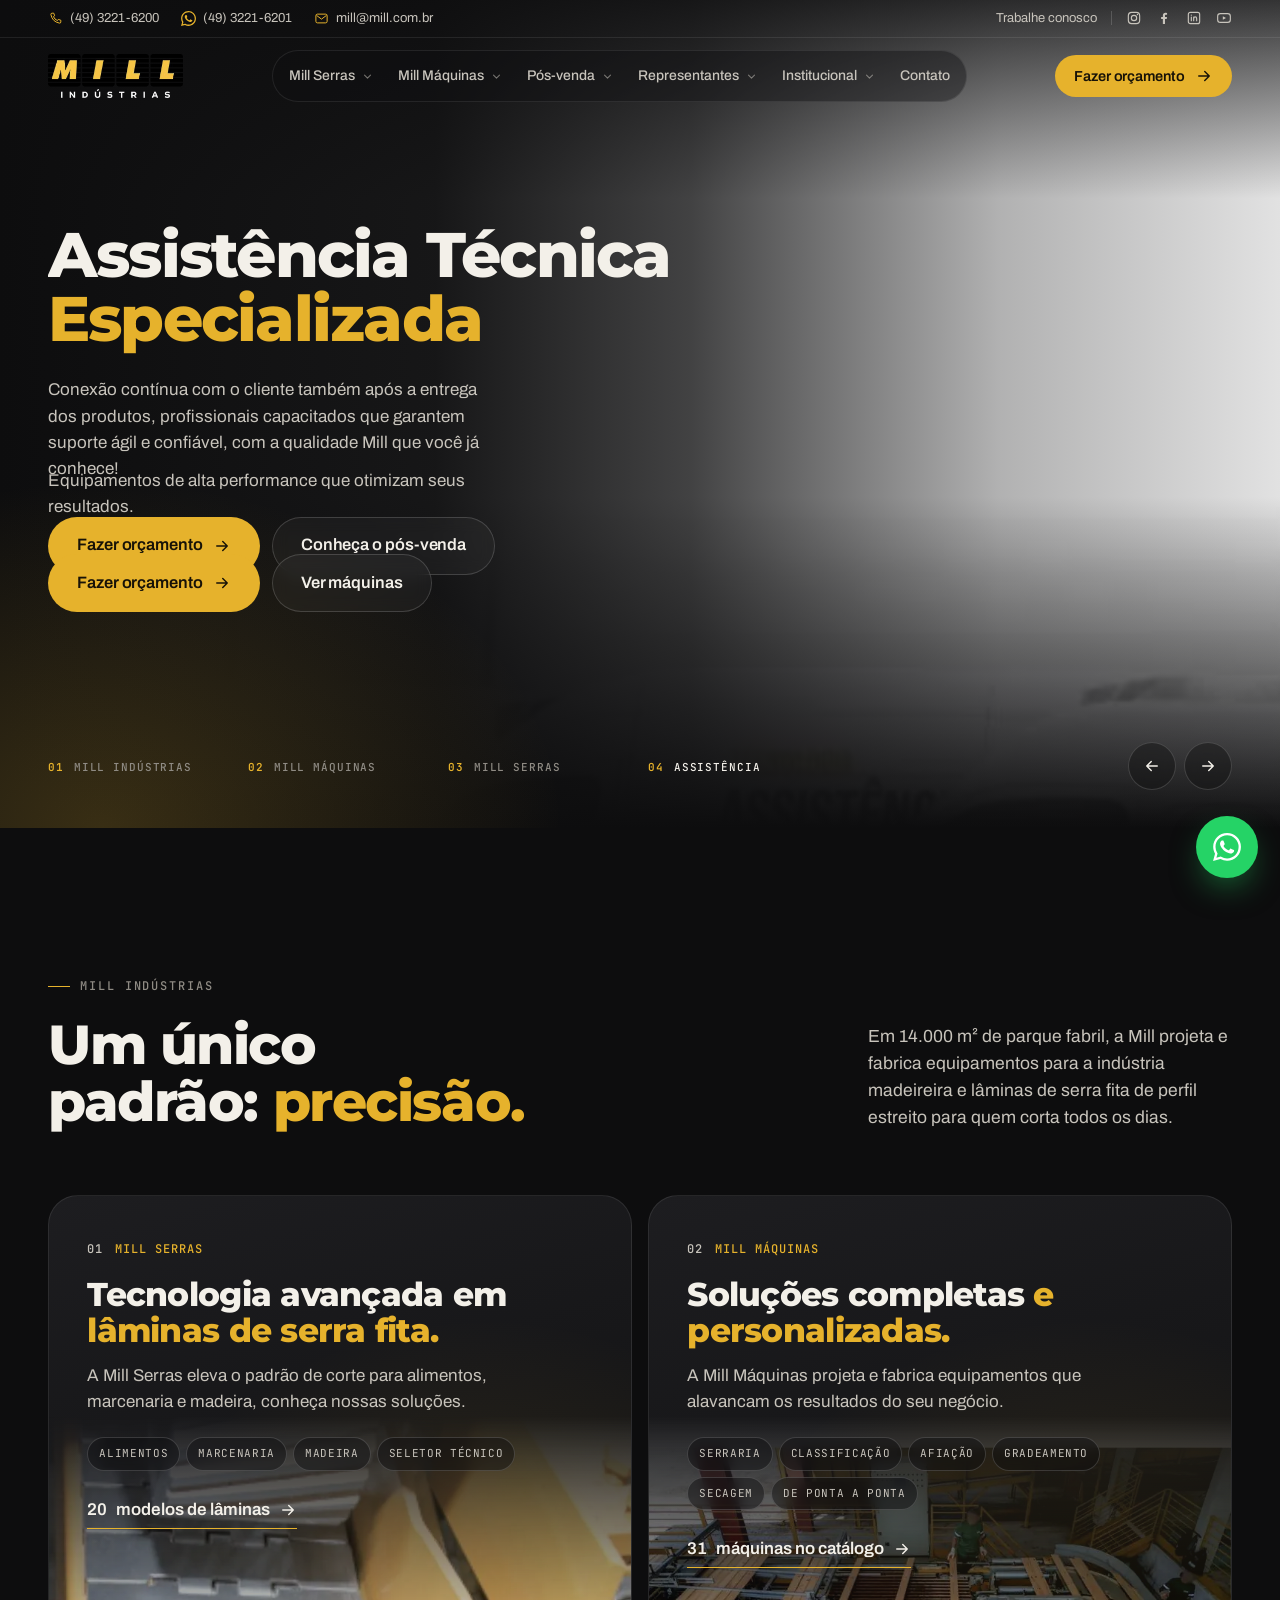
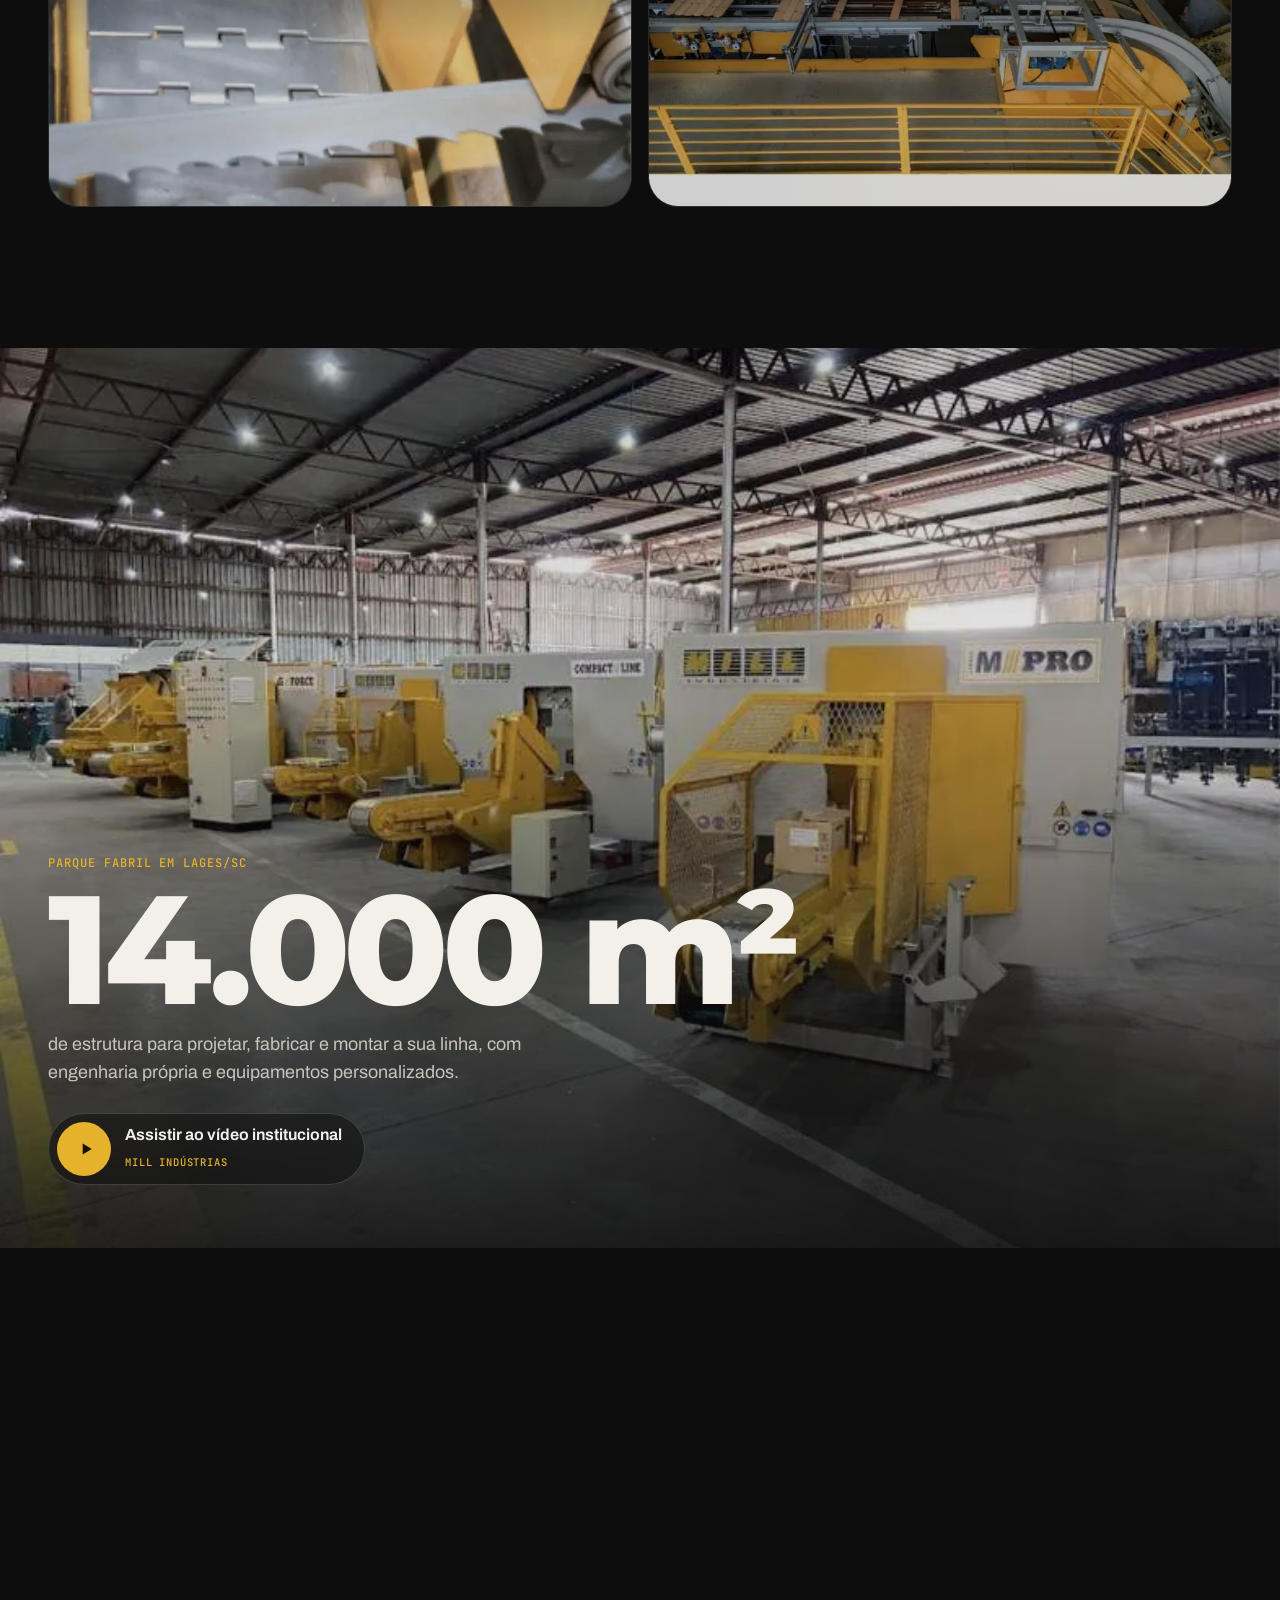
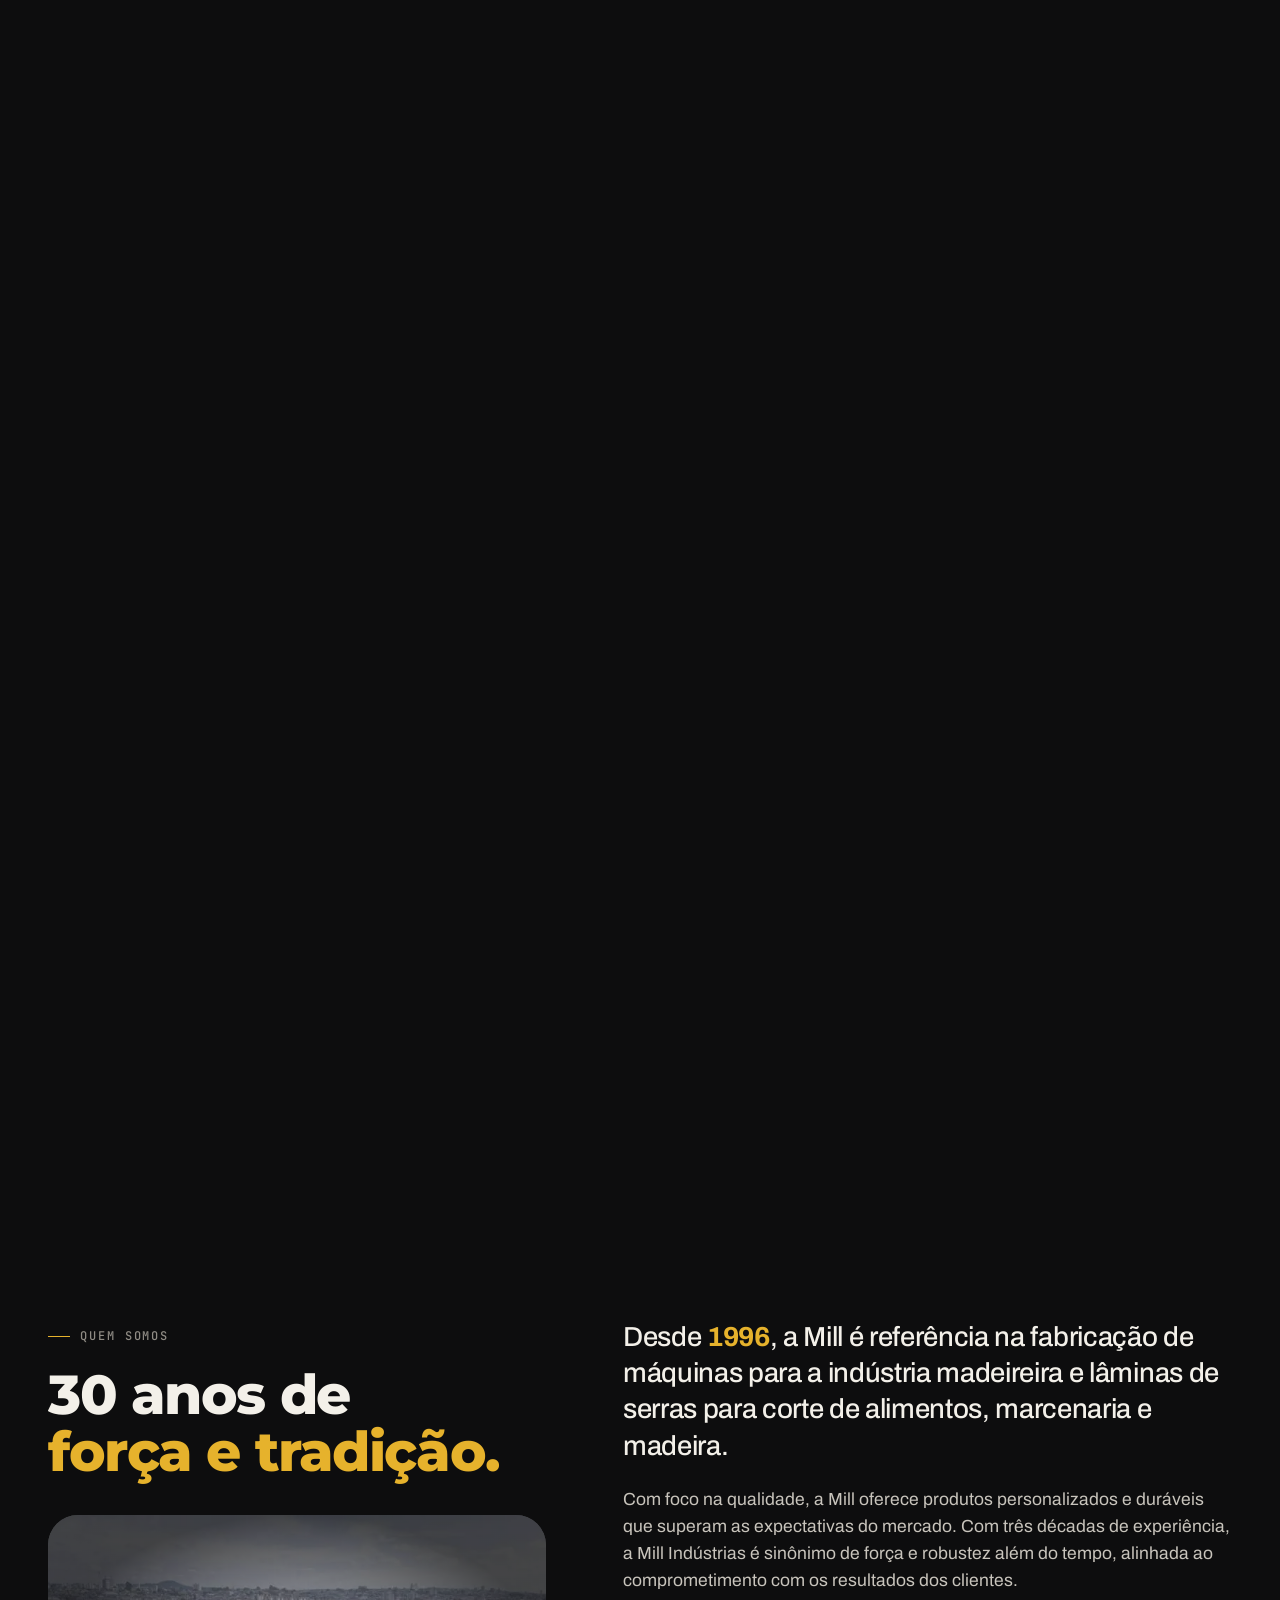
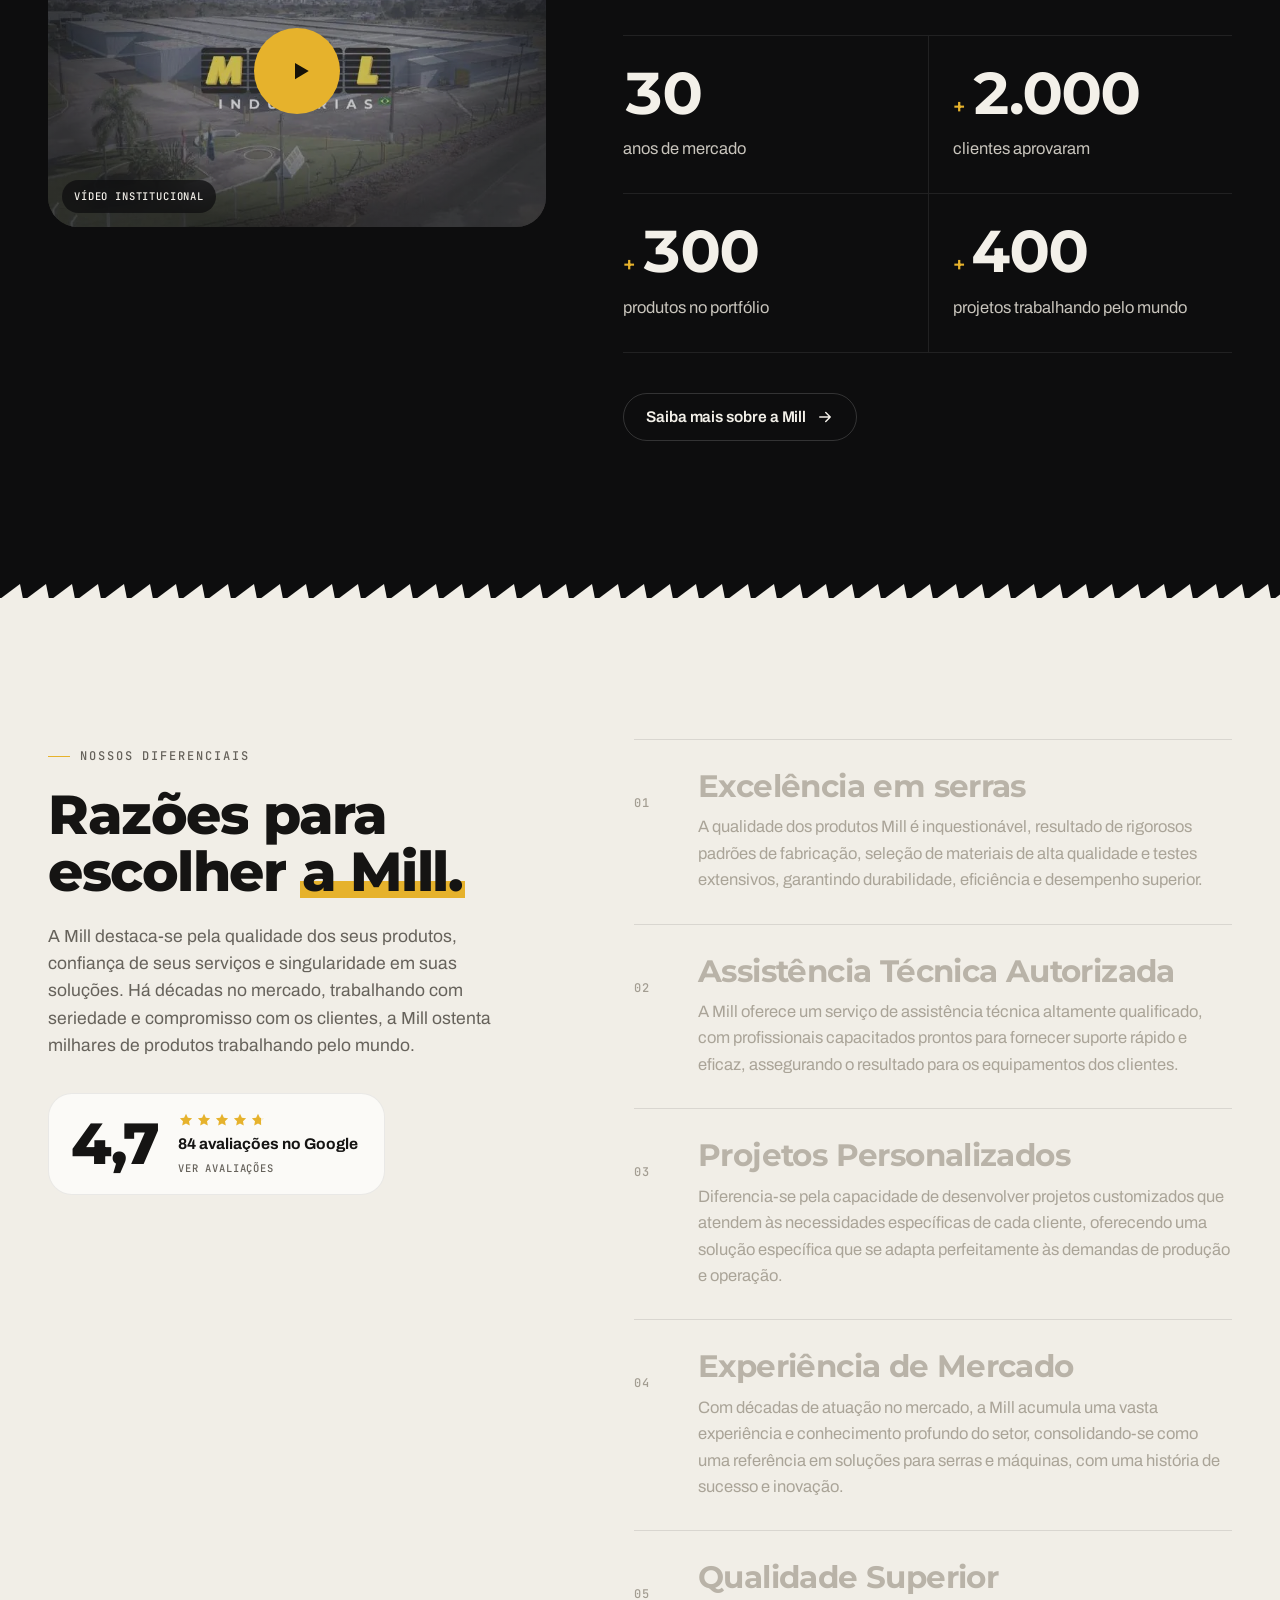
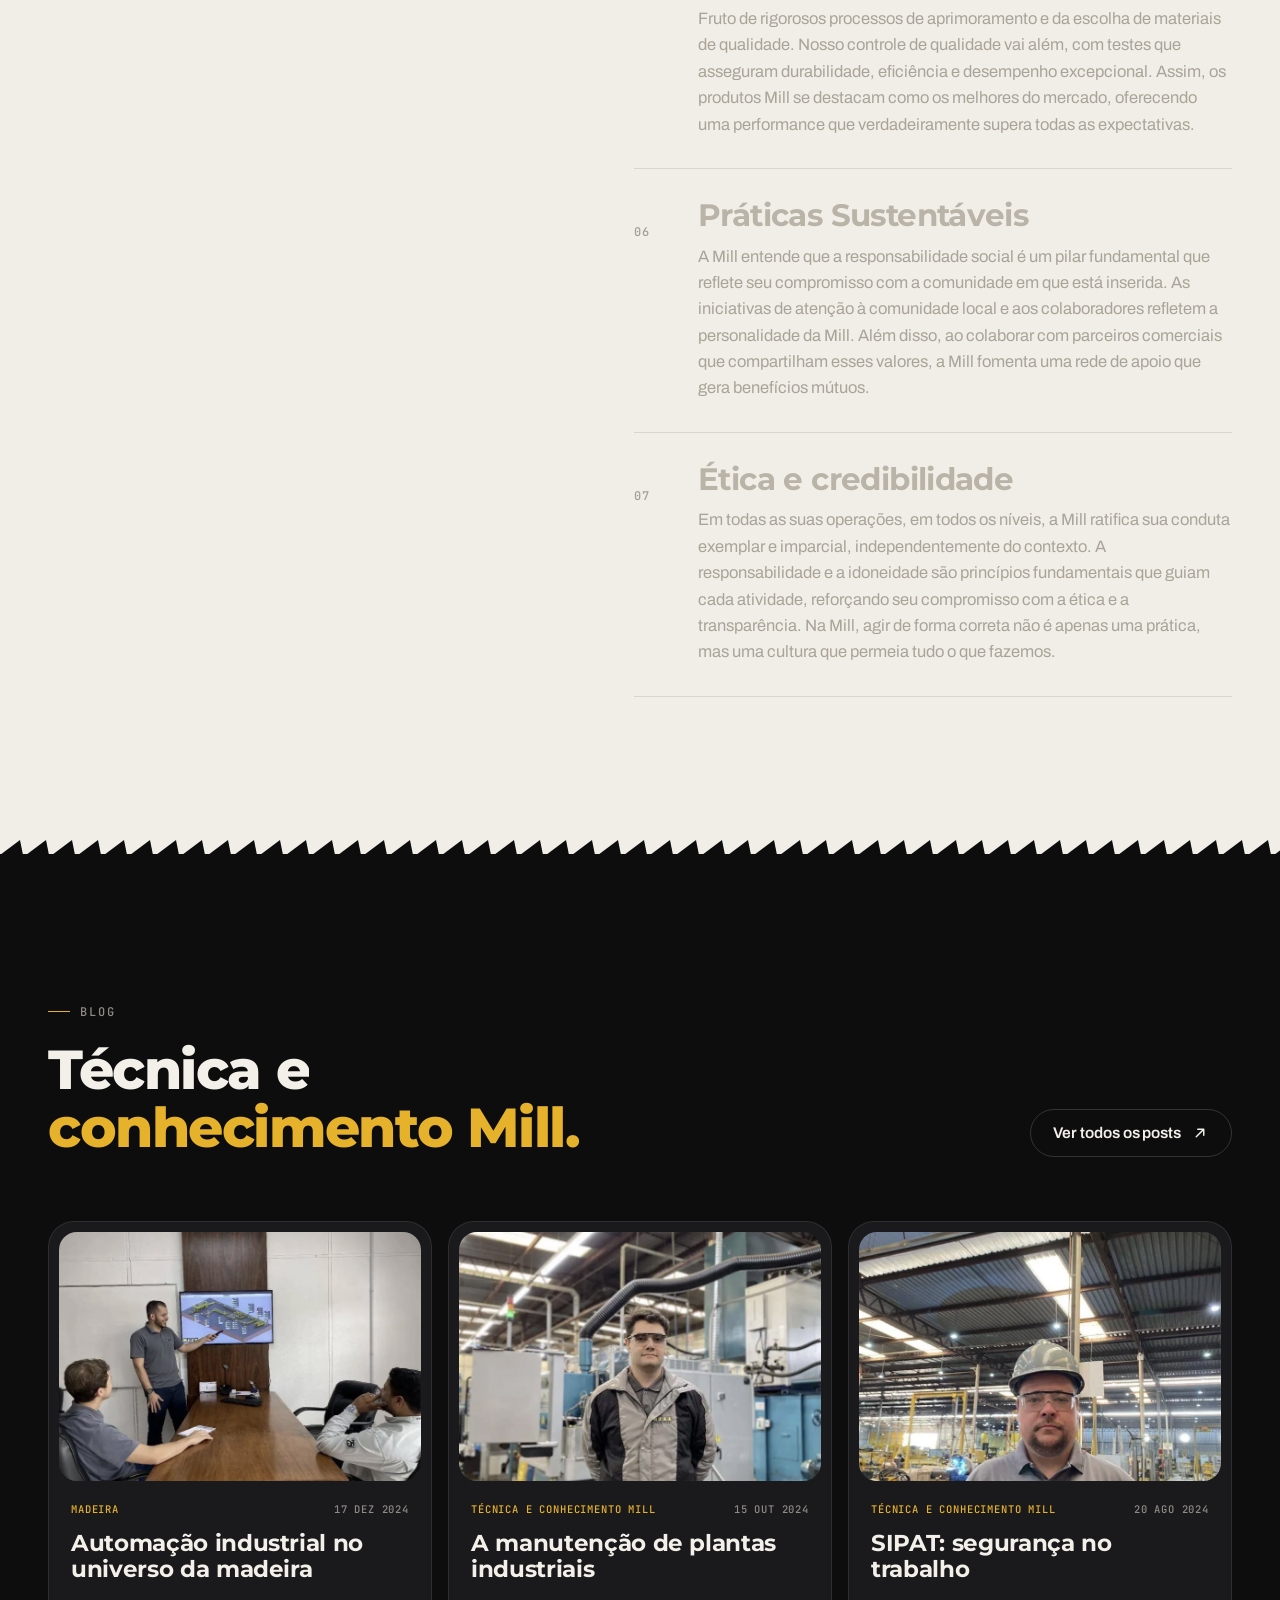
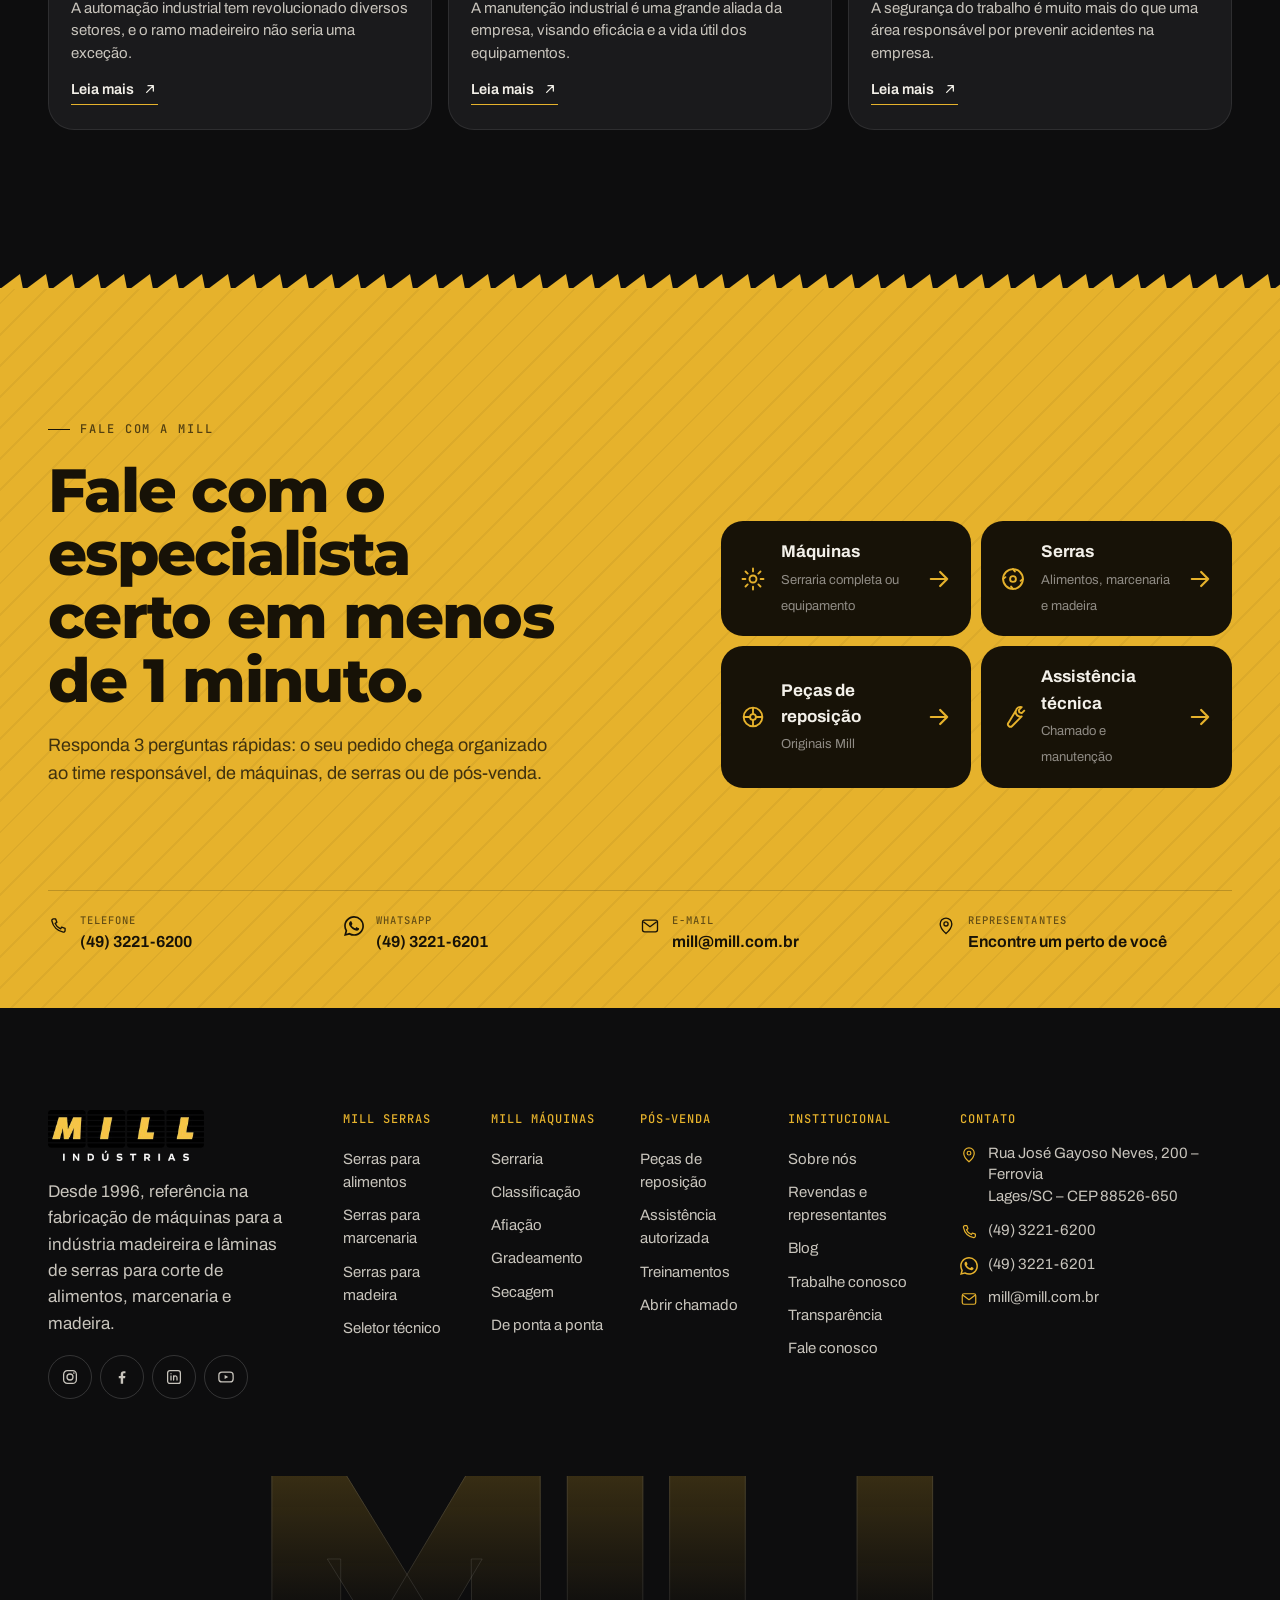
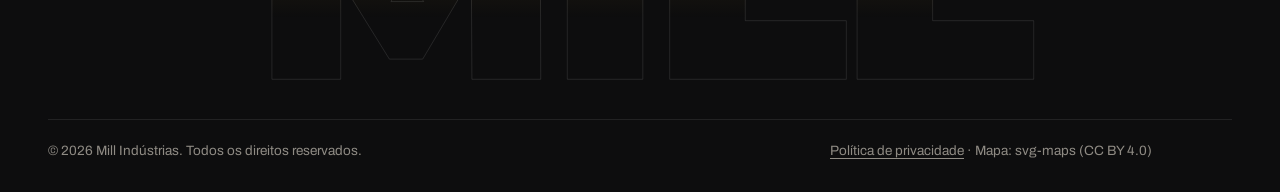
==== commit 5830d331: "Títulos em Montserrat, a fonte do site atual da Mill Troca a Archivo larga e itálica dos títulos e n" ====
--- a/index.html
+++ b/index.html
@@ -1111,6 +1111,45 @@
 .reps__grid > * { min-width: 0; }
 .field select { min-width: 0; max-width: 100%; }
 @media (max-width: 1024px) { .reps__grid { grid-template-columns: minmax(0, 1fr); } }
+
+/* =====================================================================
+   TÍTULOS EM MONTSERRAT: a mesma fonte do site atual da Mill.
+   Sem largura expandida e sem itálico; o destaque fica só no amarelo.
+   ===================================================================== */
+@font-face { font-family: 'Montserrat'; font-style: normal; font-weight: 100 900; font-display: swap; src: url(fonts/montserrat.woff2) format('woff2'); }
+:root { --fd: 'Montserrat', 'Archivo', system-ui, -apple-system, 'Segoe UI', Roboto, Helvetica, Arial, sans-serif; }
+
+.h2, .hs__t, .phero__t, .dcard__t, .cta__t, .rz__words, .rz__big, .stats__n, .score__n, .proof__score, .fair,
+.footer__mark span, .mnav__links a, .mgroup__link, .ritem__t, .post__t, .step__t, .tile h3, .fres__name, .dr__name,
+.modal__t, .cform__t, .clist b, .pcard__name, .tech__claim, .svc h4, .reps__head b, .partner__t, .inst__card h3,
+.mega__promo b, .statement h2, .statement__t {
+  font-family: var(--fd); font-stretch: normal; font-style: normal;
+}
+.h2 em, .hs__t em, .phero__t em, .dcard__t em, .cta__t em, .rz__w--r, .statement em { font-style: normal; }
+.cta__t em { font-weight: inherit; }
+
+/* pesos e tamanhos para a Montserrat (mais larga que a Archivo normal) */
+.hs__t { font-size: clamp(38px, 4.9vw, 80px); font-weight: 800; letter-spacing: -.028em; line-height: 1.02; }
+.phero__t { font-size: clamp(36px, 4.5vw, 72px); font-weight: 800; letter-spacing: -.028em; line-height: 1.03; }
+.h2 { font-size: clamp(32px, 4.3vw, 64px); font-weight: 800; letter-spacing: -.026em; line-height: 1.05; }
+.cta__t { font-size: clamp(36px, 4.8vw, 74px); font-weight: 800; letter-spacing: -.028em; line-height: 1.03; }
+.dcard__t { font-size: clamp(26px, 2.6vw, 38px); font-weight: 800; letter-spacing: -.022em; line-height: 1.08; }
+.rz__words { font-size: clamp(30px, 4.6vw, 78px); font-weight: 800; letter-spacing: -.03em; }
+.rz__big { font-weight: 800; letter-spacing: -.04em; }
+.stats__n { font-size: clamp(44px, 4.8vw, 80px); font-weight: 700; letter-spacing: -.035em; }
+.score__n { font-size: 58px; font-weight: 800; letter-spacing: -.04em; }
+.proof__score { font-size: clamp(92px, 10.5vw, 160px); font-weight: 800; letter-spacing: -.05em; }
+.fair { font-size: clamp(30px, 3.8vw, 56px); font-weight: 800; letter-spacing: -.02em; }
+.footer__mark span { font-weight: 900; letter-spacing: -.03em; font-size: clamp(130px, 25vw, 400px); }
+.mnav__links a, .mgroup__link { font-weight: 700; letter-spacing: -.025em; }
+.ritem__t, .step__t, .tile h3, .cform__t, .fres__name, .dr__name, .modal__t, .clist b { font-weight: 700; letter-spacing: -.02em; }
+.post__t, .pcard__name, .svc h4, .reps__head b, .partner__t, .inst__card h3, .tech__claim, .mega__promo b { font-weight: 700; letter-spacing: -.015em; }
+@media (max-width: 768px) {
+  .hs__t { font-size: clamp(32px, 9.4vw, 46px); }
+  .phero__t { font-size: clamp(31px, 9vw, 44px); }
+  .h2, .cta__t { font-size: clamp(29px, 8.4vw, 42px); }
+}
+@media (max-width: 560px) { .rz__big { font-size: 13.6vw; } }
 
 </style>
 </head>
